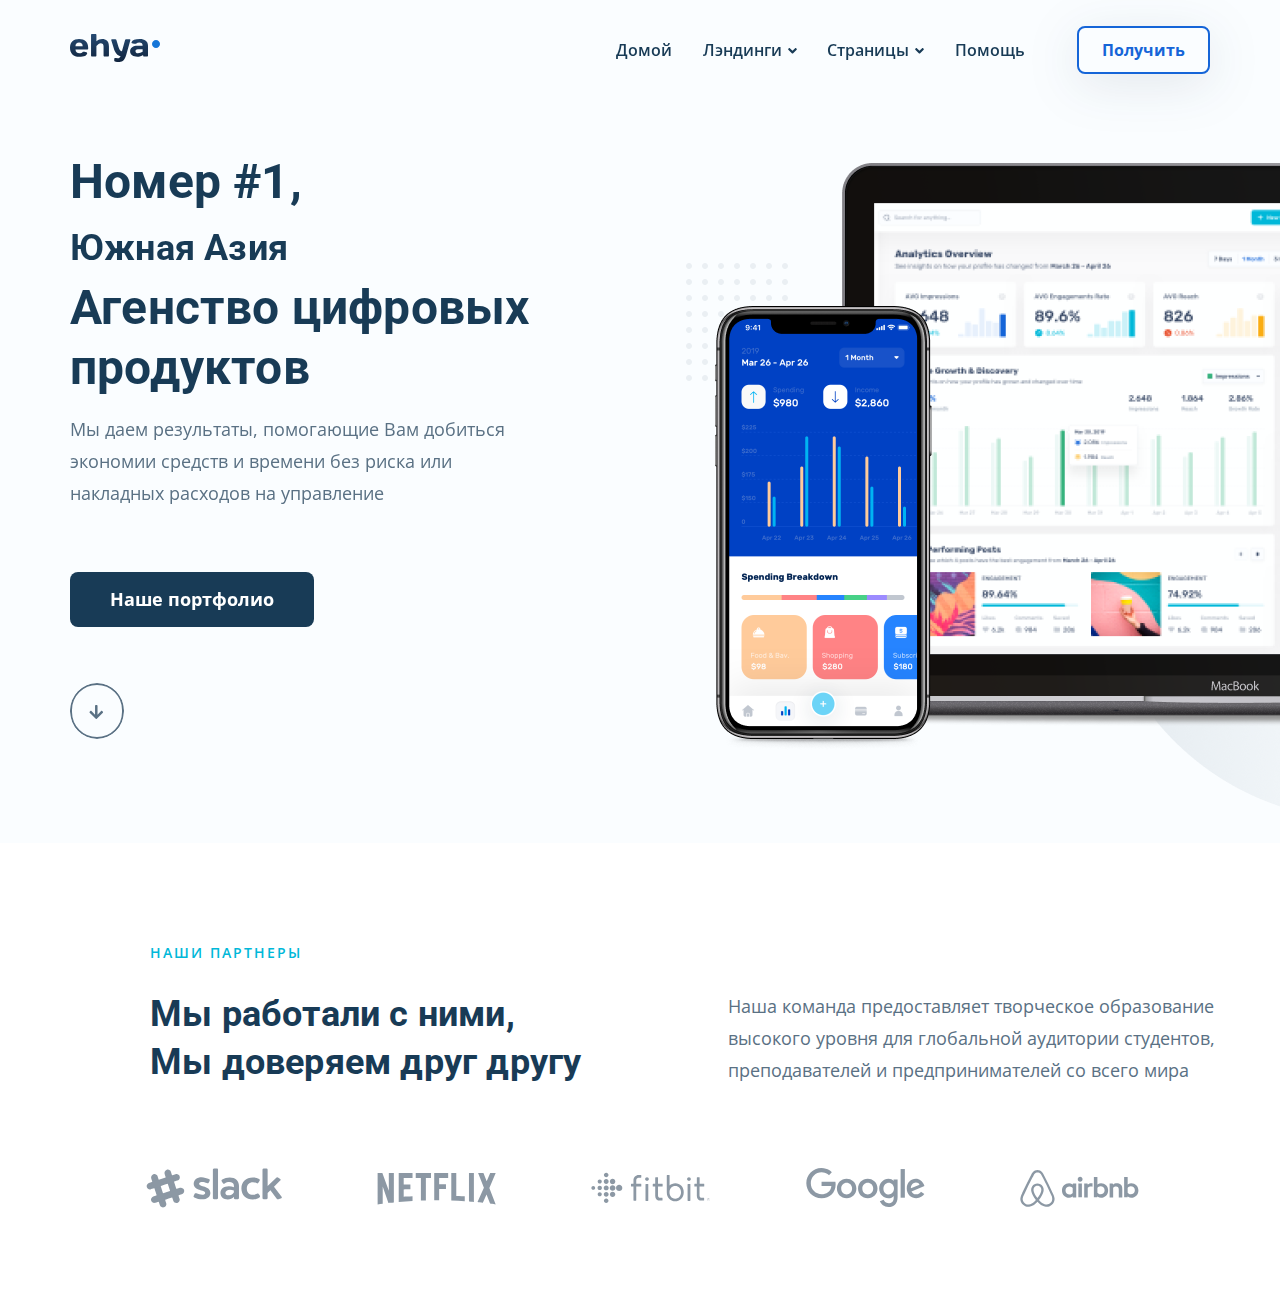
==== index.html @ 3213b815 "create: partners section" ====
<!DOCTYPE html>
<html lang="ru">
  <head>
    <meta charset="UTF-8" />
    <meta http-equiv="X-UA-Compatible" content="IE=edge" />
    <meta name="viewport" content="width=device-width, initial-scale=1.0" />
    <title>Ehya - web agancy</title>
    <link rel="shortcut icon" href="favicon.ico" type="image/x-icon" />
    <link rel="icon" href="favicon.ico" type="image/x-icon" />
    <link rel="preconnect" href="https://fonts.gstatic.com" />
    <link
      href="https://fonts.googleapis.com/css2?family=Open+Sans:wght@400;600;700&family=Roboto:wght@400;700&display=swap"
      rel="stylesheet"
    />
    <link rel="stylesheet" href="css/aos.css" />
    <link rel="stylesheet" href="css/style.css" />
  </head>
  <body>
    <header class="navbar navbar--mobile-fixed">
      <div class="container">
        <div class="navbar-block">
          <div class="navbar-logo" data-aos="fade-right" data-aos-delay="100">
            <a href="index.html" class="logo"
              ><img src="img/Logo.svg" alt="logo: Ehya" class="logo__image"
            /></a>
          </div>
          <div class="navbar-navigation">
            <ul class="navbar-menu" data-aos="fade-left" data-aos-delay="200">
              <li class="navbar-menu__item">
                <a href="" class="navbar-menu__link">Домой</a>
              </li>
              <li class="navbar-menu__item navbar-menu__item--dropdown">
                <a href="" class="navbar-menu__link dropdown-link"
                  >Лэндинги<img
                    src="img/angle-down.svg"
                    alt="icon: angle-down"
                    class="navbar-menu__icon"
                  />
                </a>
                <div class="dropdown-content">
                  <a class="dropdown-content__link" href="#">Лэндинг 1</a>
                  <a class="dropdown-content__link" href="#">Лэндинг 2</a>
                  <a class="dropdown-content__link" href="#">Лэндинг 3</a>
                </div>
              </li>
              <li class="navbar-menu__item navbar-menu__item--dropdown">
                <a href="" class="navbar-menu__link dropdown-link"
                  >Страницы
                  <img
                    src="img/angle-down.svg"
                    alt="icon: angle-down"
                    class="navbar-menu__icon"
                  />
                </a>
                <div class="dropdown-content">
                  <a class="dropdown-content__link" href="#">Страница 1</a>
                  <a class="dropdown-content__link" href="#">Страница 2</a>
                  <a class="dropdown-content__link" href="#">Страница 3</a>
                </div>
              </li>
              <li class="navbar-menu__item">
                <a href="" class="navbar-menu__link">Помощь</a>
              </li>
            </ul>
            <button
              data-toggle="modal"
              class="button navbar-button"
              type="submit"
              data-aos="fade-left"
              data-aos-delay="300"
            >
              Получить
            </button>
          </div>
          <!-- /.navbar-navigation -->
          <button class="menu-button menu-button-navbar">
            <span class="menu-button__line"></span>
            <span class="menu-button__line"></span>
            <span class="menu-button__line"></span>
          </button>
        </div>
        <!-- /.navbar-block -->
      </div>
      <!-- /.container -->
    </header>
    <!-- /.header -->
    <section class="hero">
      <div class="container">
        <div class="hero-wrapper">
          <div class="hero-description">
            <div class="hero-description__text">
              <div class="hero-description__title-block">
                <h1 class="hero-description__title">Номер #1,</h1>
                <span class="asia-title">Южная Азия</span>
                <span class="agency-title">Агенство цифровых продуктов</span>
              </div>
              <p class="hero-description__desc">
                Мы даем результаты, помогающие Вам добиться экономии средств и
                времени без риска или накладных расходов на управление
              </p>
            </div>
            <!-- /.hero-description__text -->
            <button class="hero-description__button" type="submit">
              Наше портфолио
            </button>
            <a href="#" class="hero-description__down"
              ><img src="img/down-image.svg" alt="" class="down-image"
            /></a>
          </div>
          <!-- /.hero-description -->
        </div>
      </div>
    </section>
    <!-- /.hero -->

    <div class="modal">
      <div class="modal__overlay"></div>
      <!-- /.modal__overlay -->
      <div class="modal__dialog">
        <a href="#" class="modal__close">
          <img src="img/close.svg" alt="Icon: close" />
        </a>
        <h3 class="modal__title modal__title--mb-3">Обратная связь</h3>
        <form action="send.php" method="POST" class="modal__form form">
          <input
            type="text"
            class="input modal__input"
            placeholder="Имя*"
            name="name"
            required
            minlength="2"
          />
          <input
            type="tel"
            class="input modal__input"
            placeholder="Номер телефона*"
            required
            name="phone"
            minlength="18"
          />
          <input
            type="email"
            class="input modal__input"
            placeholder="Электронная почта*"
            name="email"
            required
          />
          <textarea
            cols="30"
            rows="10"
            class="message modal__message"
            placeholder="Текст заявки"
            name="message"
          ></textarea>
          <div class="modal__infoButton">
            <button class="button modal__button" type="submit">
              Отправить
            </button>
            <span class="modal__info">* Обязательные поля</span>
          </div>
        </form>
      </div>
      <!-- /.modal__dialog -->
    </div>
    <!-- /.modal -->
    <section class="partners">
      <div class="container">
        <h4 class="partners-title">Наши партнеры</h4>
        <div class="partners-wrapper">
          <div class="partners-info">
            <div class="partners-info__name">
              <span class="partners-info__name--first">Мы работали с ними,</span>
              <span class="partners-info__name--second">Мы доверяем друг другу</span>

            </div>
            <div class="partners-info__about">
              Наша команда предоставляет творческое образование высокого уровня
              для глобальной аудитории студентов, преподавателей и
              предпринимателей со всего мира
            </div>
          </div>
          <div class="partners-icons">
            <a href="https://slack.com/" class="partners-icons-link"
              ><img src="img/slack.svg" alt="icon: slack" class="partners-link"
            /></a>
            <a href="https://www.netflix.com/" class="partners-icons-link"
              ><img
                src="img/netflix.svg"
                alt="icon: netflix"
                class="partners-link"
            /></a>
            <a href="https://www.fitbit.com/" class="partners-icons-link"
              ><img
                src="img/fitbit.svg"
                alt="icon: fitbit"
                class="partners-link"
            /></a>
            <a href="https://www.google.ru/" class="partners-icons-link"
              ><img
                src="img/google.svg"
                alt="icon: google"
                class="partners-link"
            /></a>
            <a href="https://www.airbnb.ru/" class="partners-icons-link"
              ><img
                src="img/airbnb.svg"
                alt="icon: airbnb"
                class="partners-link"
            /></a>
          </div>

          <!-- /.partners-text -->
          <!-- /.partners-tagline -->
        </div>
        <!-- /.partners-wrapper -->
      </div>
    </section>
    <!-- /.partners -->
    <script src="js/jquery-3.6.0.min.js"></script>
    <script src="js/jquery.validate.min.js"></script>
    <script src="js/jquery.mask.min.js"></script>
    <script src="js/aos.js"></script>
    <script src="js/main.js"></script>
  </body>
</html>
---- css/style.css ----
*{box-sizing:border-box}.container{max-width:1140px;margin:auto}h1,h2,h3{margin:0;padding:0;font-family:'Roboto', sans-serif}p{font-family:'Open Sans', sans-serif}/*! normalize.css v8.0.1 | MIT License | github.com/necolas/normalize.css */html{line-height:1.15;-webkit-text-size-adjust:100%}body{margin:0}main{display:block}h1{font-size:2em;margin:0.67em 0}hr{box-sizing:content-box;height:0;overflow:visible}pre{font-family:monospace, monospace;font-size:1em}a{background-color:transparent}abbr[title]{border-bottom:none;text-decoration:underline;text-decoration:underline dotted}b,strong{font-weight:bolder}code,kbd,samp{font-family:monospace, monospace;font-size:1em}small{font-size:80%}sub,sup{font-size:75%;line-height:0;position:relative;vertical-align:baseline}sub{bottom:-0.25em}sup{top:-0.5em}img{border-style:none}button,input,optgroup,select,textarea{font-family:inherit;font-size:100%;line-height:1.15;margin:0}button,input{overflow:visible}button,select{text-transform:none}button,[type="button"],[type="reset"],[type="submit"]{-webkit-appearance:button}button::-moz-focus-inner,[type="button"]::-moz-focus-inner,[type="reset"]::-moz-focus-inner,[type="submit"]::-moz-focus-inner{border-style:none;padding:0}button:-moz-focusring,[type="button"]:-moz-focusring,[type="reset"]:-moz-focusring,[type="submit"]:-moz-focusring{outline:1px dotted ButtonText}fieldset{padding:0.35em 0.75em 0.625em}legend{box-sizing:border-box;color:inherit;display:table;max-width:100%;padding:0;white-space:normal}progress{vertical-align:baseline}textarea{overflow:auto}[type="checkbox"],[type="radio"]{box-sizing:border-box;padding:0}[type="number"]::-webkit-inner-spin-button,[type="number"]::-webkit-outer-spin-button{height:auto}[type="search"]{-webkit-appearance:textfield;outline-offset:-2px}[type="search"]::-webkit-search-decoration{-webkit-appearance:none}::-webkit-file-upload-button{-webkit-appearance:button;font:inherit}details{display:block}summary{display:list-item}template{display:none}[hidden]{display:none}.navbar{background-color:#FAFDFF}.navbar-block{padding:26px 0;display:flex;justify-content:space-between;align-items:center}.navbar-navigation{width:594px;height:48px;display:flex;justify-content:space-between;align-items:center}.navbar-menu{padding-right:6px;width:415px;list-style:none;display:flex;padding-left:0;justify-content:space-between}.navbar-menu__item{display:flex;align-items:center}.navbar-menu__item--dropdown{position:relative;display:inline-block}.navbar-menu__icon{margin-left:6px}.navbar-menu__link{font-family:Open Sans;font-style:normal;font-weight:600;font-size:16px;line-height:22px;color:#183B56;text-decoration:none;display:flex;align-items:center}.navbar-button{padding:11px 23px;font-family:Open Sans;font-style:normal;font-weight:bold;font-size:16px;line-height:22px;color:#1565D8;filter:drop-shadow(0px 10px 25px rgba(21,37,72,0.1));border:2px solid #1565D8;border-radius:8px;background-color:#FAFDFF;cursor:pointer;outline:none}.logo__image{width:90px;height:28px}.dropdown-content{display:none;position:absolute;top:20px;right:0}.dropdown-content__link{text-decoration:none;display:block;color:#183B56;font-family:Open Sans;font-style:normal;font-weight:600;font-size:14px;line-height:22px}.menu-button-navbar{display:none}h1,h2,p{margin:0}.hero{background:url("../img/hero-pictures.png");background-color:#FAFDFF;background-repeat:no-repeat;background-position:686px 63px;padding-top:52px;padding-bottom:104px}.hero-wrapper{position:relative}.hero-description__text{width:499px}.hero-description__title{font-family:Roboto;font-style:normal;font-weight:bold;font-size:48px;line-height:60px;letter-spacing:0.2px;color:#183B56;margin-bottom:6px}.hero-description__desc{width:457px;font-family:Open Sans;font-style:normal;font-weight:normal;font-size:18px;line-height:32px;color:#5A7184;margin-bottom:63px}.hero-description__button{padding:15px 40px;font-family:Open Sans;font-style:normal;font-weight:bold;font-size:18px;line-height:25px;color:#FFFFFF;background:#183B56;border-radius:8px;margin-bottom:56px;cursor:pointer;border:none;outline:none;overflow:hidden;text-overflow:ellipsis;white-space:nowrap}.hero-description__down{width:54px;height:56px;border-radius:50%;object-fit:cover}.asia-title{display:block;font-family:Roboto;font-style:normal;font-weight:bold;font-size:36px;line-height:60px;letter-spacing:0.2px;color:#183B56}.agency-title{font-family:Roboto;font-style:normal;font-weight:bold;font-size:48px;line-height:60px;letter-spacing:0.2px;color:#183B56;display:block;margin-bottom:15px}.down-image{display:block;border-radius:50%}.modal__overlay{position:fixed;left:0;right:0;top:0;bottom:0;background-color:rgba(0,143,223,0.39);z-index:100;visibility:hidden;opacity:0;transition:opacity 0.2s}.modal__overlay--visible{visibility:visible;opacity:1}.modal__dialog{position:fixed;top:50%;left:50%;max-width:478px;padding:33px 70px;background-color:#1565D8;transform:translate(-50%, -50%);color:white;border-radius:8px;z-index:101;visibility:hidden;opacity:0;transition:opacity 0.2s}.modal__dialog--visible{visibility:visible;opacity:1}.modal__close{position:absolute;right:18px;top:17px;text-decoration:none;cursor:pointer}.modal__title{font-family:Roboto;font-style:normal;font-weight:bold;font-size:18px;line-height:23px;text-transform:uppercase;margin-bottom:25px;text-align:center}.modal__input{width:100%;margin-top:15px;font-size:14px;font-family:Roboto;font-style:normal;font-weight:normal;color:#183B56;outline:none;background-color:#fff;border-radius:4px;border:none;padding:0 23px;height:50px}.modal__input:first-child{margin-top:0}.modal__message{font-size:14px;font-family:Roboto;font-style:normal;font-weight:normal;width:100%;max-height:123px;margin-top:15px;color:#183B56;resize:none;outline:none;margin-bottom:2px;background-color:#fff;border-radius:4px;padding:18px 23px;border:none}.modal__infoButton{margin-top:15px}.modal__button{font-family:Roboto;min-width:160px;padding:18px;font-style:normal;font-weight:bold;font-size:12px;line-height:15px;color:white;background-color:#183B56;border-radius:4px;border:none;outline:none;cursor:pointer}.modal__info{font-family:Roboto;font-style:normal;font-weight:bold;font-size:12px;line-height:15px;color:#fff}.modal__infoButton{display:flex;justify-content:space-between;align-items:center;width:100%}.modal__form #name-error{top:114px;right:80px}.modal__form #phone-error{top:177px;right:80px}.modal__form #email-error{top:242px;right:80px}.form label.invalid{position:absolute;font-size:13px;color:tomato;font-weight:bold}h4{margin:0;padding:0}.partners{padding:100px 218px 102px 150px}.partners-title{font-family:Open Sans;font-style:normal;font-weight:600;font-size:14px;line-height:19px;letter-spacing:2px;text-transform:uppercase;color:#00B8D9;margin-bottom:28px}.partners-info{width:1092px;display:flex;align-items:center;justify-content:space-between;margin-bottom:82px}.partners-info__name{width:433px;font-family:Roboto;font-style:normal;font-weight:bold;font-size:36px;line-height:48px;letter-spacing:0.2px;color:#183B56}.partners-info__about{width:514px;font-family:Open Sans;font-style:normal;font-weight:normal;font-size:18px;line-height:32px;color:#5A7184}.partners-icons{width:1089px;display:flex;align-items:center;justify-content:space-around;margin-left:-52px}.hero-thankyou{background-color:#FAFDFF;background:none}@media (min-width: 1450px){.hero{background-position:1000px 63px}}@media (max-width: 1250px){.partners-info{max-width:1000px}}@media (max-width: 1200px){.container{max-width:960px}.partners{padding:100px 0 102px 0}.partners-info{width:100%;flex-direction:column;margin-bottom:20px}.partners-info__about{width:777px}.partners-info__name{margin-bottom:15px}.partners-icons{width:100%;flex-wrap:wrap;justify-content:space-between;margin:auto}.partners-icons-link{flex-basis:21%;width:150px;margin-bottom:15px}}@media (max-width: 1024px){.hero{background-position:580px 63px}}@media (max-width: 992px){.container{max-width:700px}.hero{background-position:560px 63px}.hero-description__title{font-size:35px}.hero-description__desc{font-size:15px;width:100%}.hero-description__text{width:350px}.navbar-navigation{justify-content:space-evenly}.asia-title{font-size:26px}.agency-title{font-size:35px}.modal__infoButton{flex-wrap:wrap;width:100%}.modal__info{order:1;margin-bottom:10px}.modal__button{order:2;width:100%}.partners-title{text-align:center}.partners-info__about{width:600px}}@media (max-width: 820px){.hero{background-position:480px 63px;background-size:contain}}@media (max-width: 767px){.container{width:87.5%}body{padding-top:78px}.navbar--mobile-fixed{position:fixed;left:0;top:0;right:0;z-index:99}.navbar-navigation{display:none;position:fixed;left:0;right:0;bottom:0;top:80px;background-color:#3a639f;width:100%;height:100%;text-align:center;overflow-y:scroll}.navbar-navigation--visible{display:block}.navbar-menu{margin:0;flex-direction:column;align-items:center;width:100%;padding-top:50px;padding-bottom:20px}.navbar-menu__link{color:#FAFDFF;font-size:26px}.navbar-menu__item{margin-bottom:30px}.navbar-menu__icon{display:none}.hero{background:url("../img/hero-pictures.png");background-repeat:no-repeat;background-position:224px 463px;background-size:750px;min-height:1080px}.hero-thankyou{background-color:#FAFDFF;background:none}.hero-description{text-align:center;width:100%}.hero-description__title{font-size:40px}.hero-description__text{width:100%;text-align:center}.hero-description__desc{margin:auto;max-width:500px;margin-bottom:30px}.hero-description__down{position:absolute;bottom:-544px;left:48%}.menu-button{display:flex;width:18px;height:19px;padding:0;align-items:center;justify-content:space-between;flex-direction:column;border:none;background-color:#fff;cursor:pointer}.menu-button__line{width:24px;height:3px;background-color:#183B56}.agency-title{font-size:30px}.modal__input{font-size:12px}.modal__message{font-size:12px}.partners-info__name{font-size:30px;text-align:center}.partners-info__name--first{display:block}.partners-info__about{font-size:16px;width:550px;text-align:center}.partners-icons-link{flex-basis:21%}.partners-link{width:108px;height:31px}}@media (max-width: 576px){.hero{background-position:120px 497px;background-size:630px;padding-bottom:20px}.hero-description__title{font-size:35px}.hero-description__desc{max-width:420px}.hero-description__down{left:46%;bottom:-474px}.asia-title{font-size:22px}.agency-title{font-size:28px}.partners-info__name{font-size:28px}.partners-info__about{font-size:13px;width:400px}.partners-icons{width:300px}}@media (min-width: 320px) and (max-width: 480px){body{padding-top:63px}.container{max-width:280px}.navbar-block{padding:16px 0;justify-content:space-between}.navbar-navigation{top:61px;padding-bottom:20px}.navbar-navigation--visible{height:calc(100% - 61px)}.navbar-menu{padding-bottom:20px}.navbar-button{margin:0 auto}.hero{background-position:98px 463px;background-size:530px;min-height:882px;padding:33px 0 30px 0}.hero-thankyou{background-color:#FAFDFF;background:none}.hero-description__title{font-size:30px;line-height:36px}.hero-description__title-block{margin-bottom:-10px}.hero-description__text{text-align:center}.hero-description__down{left:40%;bottom:-390px}.hero-description__desc{font-size:16px;line-height:28px;margin-bottom:19px}.hero-description__button{padding:12px 37px;font-size:16px;line-height:22px}.down-image{width:48px;height:48px}.asia-title{font-size:30px;line-height:36px}.agency-title{font-size:30px;line-height:36px}.partners{padding-top:2px}.partners-info{margin-bottom:-2px}.partners-info__name{width:280px;line-height:30px;margin-bottom:13px}.partners-info__about{width:100%;margin-bottom:24px;line-height:24px}.partners-title{line-height:29px;letter-spacing:2.2px;margin-left:34px;margin-bottom:16px}.partners-icons{width:241px}.partners-icons-link{margin-bottom:26px}.partners-icons-link:last-child{display:none}}@media (width: 320px){.hero{background:url("../img/hero-pictures-mobile.png");background-color:#FAFDFF;background-repeat:no-repeat;background-position:-35px 450px}.hero-description__down{left:40%;bottom:-322px}}@media (max-height: 527px){.modal__dialog--visible{overflow-y:auto;max-height:95vh}.navbar-navigation--visible{overflow-y:auto;padding-bottom:20px}}@media (min-width: 992px){.navbar-button:hover{box-shadow:0 0 12px #00B8D9}.navbar-menu__link:hover{color:#1565D8}.navbar-menu__item--dropdown:hover .dropdown-content{display:block}.dropdown-content__link{position:relative}.dropdown-content__link:after{content:"";position:absolute;bottom:0;left:0;width:0%;height:1px;background-color:#00B8D9;transition:width 0.2s}.dropdown-content__link:hover:after{width:100%}.hero-description__button:hover{box-shadow:0 0 14px #00B8D9}.down-image:hover{background-color:#98cdd6}.modal__button:hover{box-shadow:0 0 16px #00B8D9}.partners-icons-link:hover{box-shadow:0 0 12px #00B8D9}}
/*# sourceMappingURL=style.css.map */
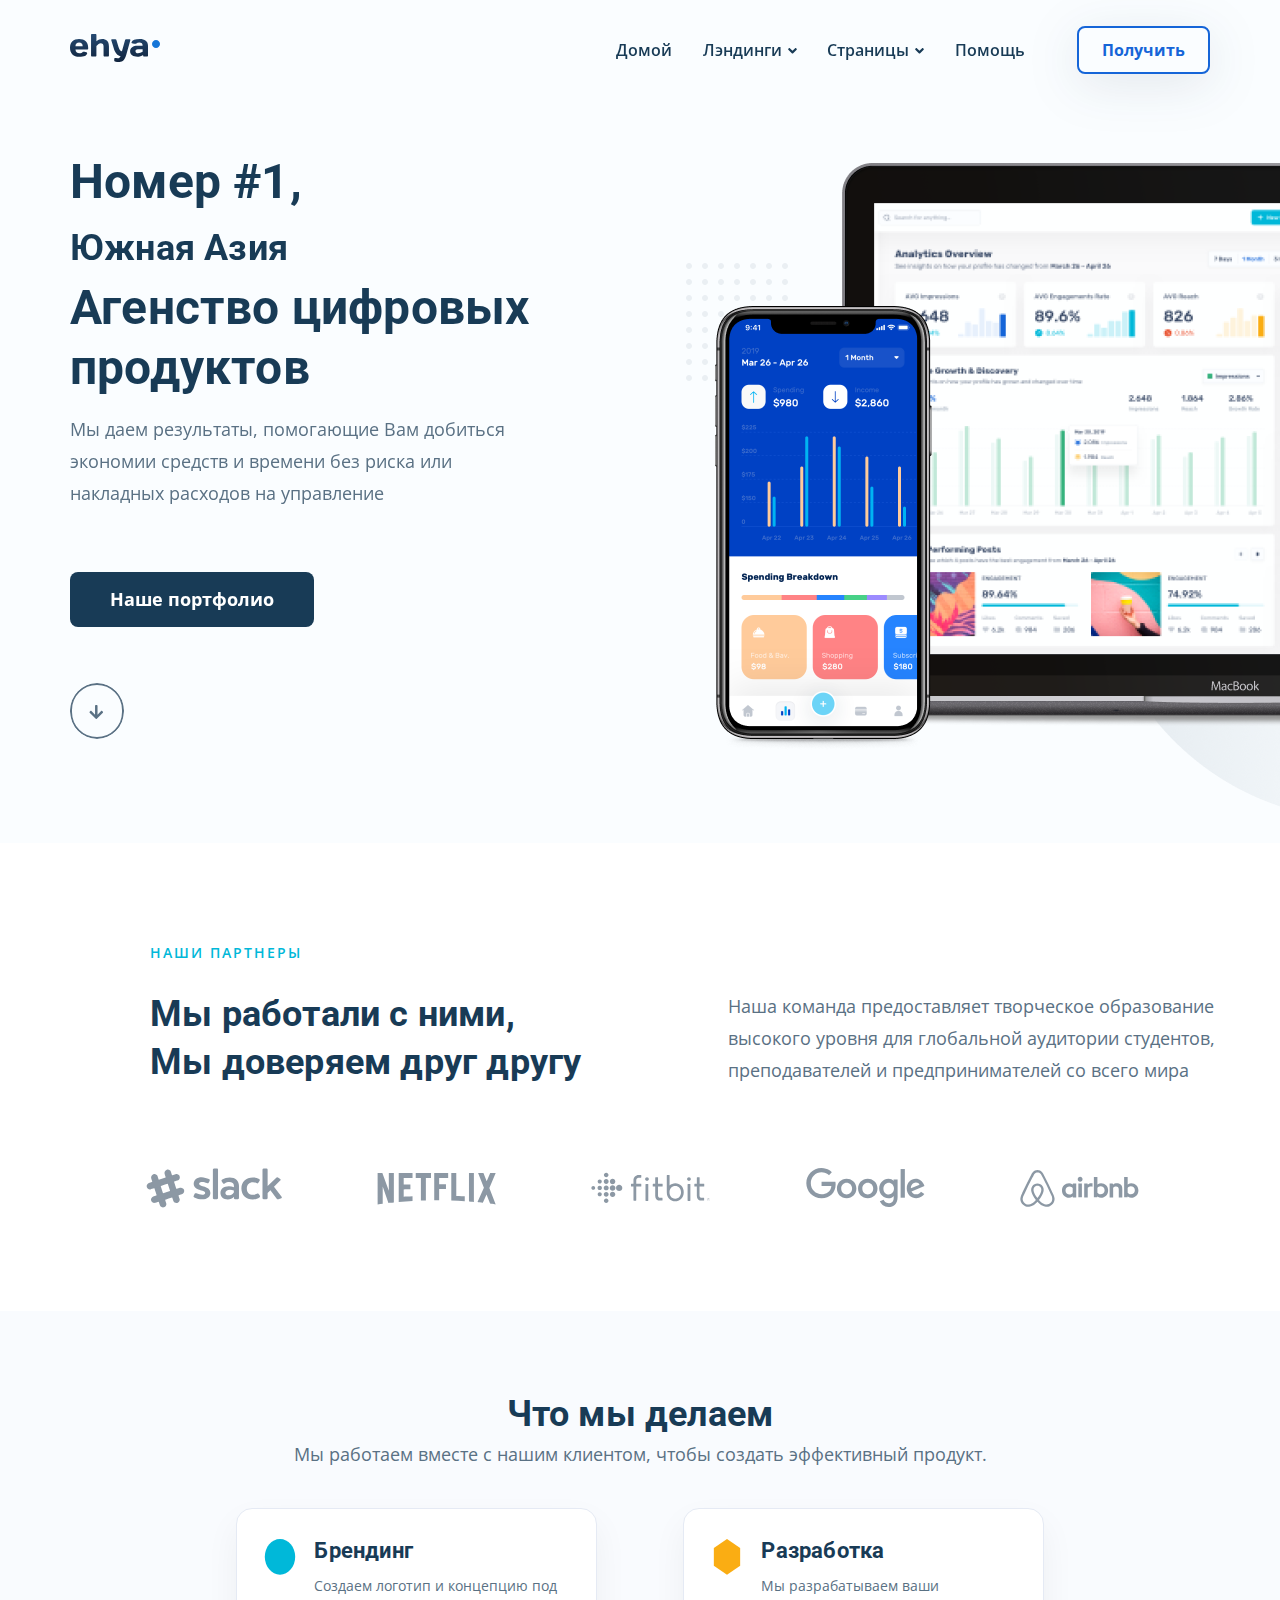
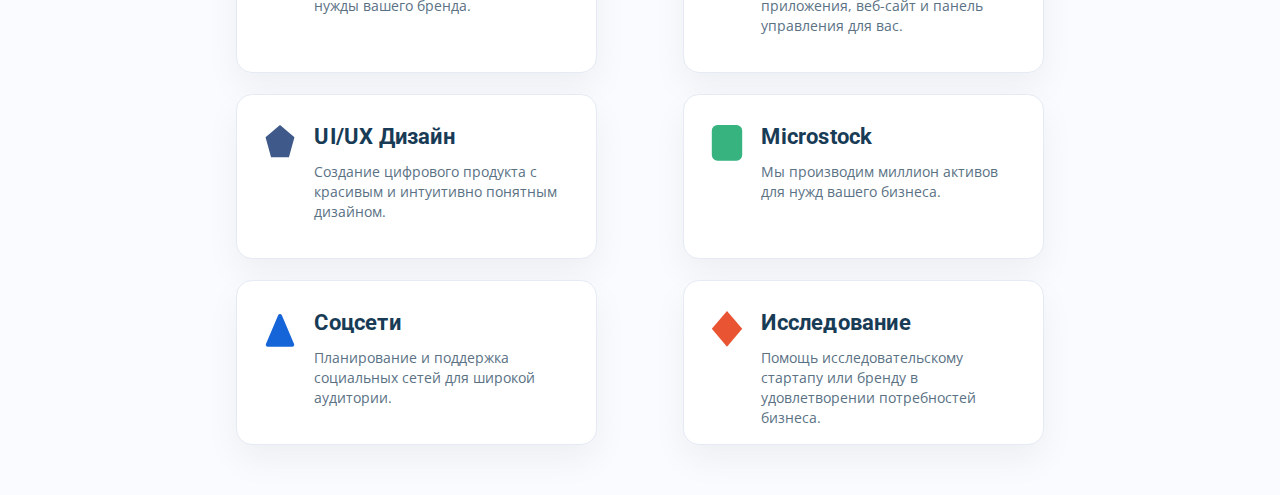
==== commit e0671a28: "create: whatWeDo section" ====
--- a/index.html
+++ b/index.html
@@ -165,13 +165,14 @@
     <!-- /.modal -->
     <section class="partners">
       <div class="container">
-        <h4 class="partners-title">Наши партнеры</h4>
+        <h2 class="partners-title">Наши партнеры</h2>
         <div class="partners-wrapper">
           <div class="partners-info">
             <div class="partners-info__name">
-              <span class="partners-info__name--first">Мы работали с ними,</span>
-              <span class="partners-info__name--second">Мы доверяем друг другу</span>
-
+              <span class="partners-info__name-first">Мы работали с ними,</span>
+              <span class="partners-info__name-second"
+                >Мы доверяем друг другу</span
+              >
             </div>
             <div class="partners-info__about">
               Наша команда предоставляет творческое образование высокого уровня
@@ -180,28 +181,28 @@
             </div>
           </div>
           <div class="partners-icons">
-            <a href="https://slack.com/" class="partners-icons-link"
+            <a href="https://slack.com/" class="partners-icons-link" target="_blank" rel="nofollow noopener"
               ><img src="img/slack.svg" alt="icon: slack" class="partners-link"
             /></a>
-            <a href="https://www.netflix.com/" class="partners-icons-link"
+            <a href="https://www.netflix.com/" class="partners-icons-link" target="_blank" rel="nofollow noopener"
               ><img
                 src="img/netflix.svg"
                 alt="icon: netflix"
                 class="partners-link"
             /></a>
-            <a href="https://www.fitbit.com/" class="partners-icons-link"
+            <a href="https://www.fitbit.com/" class="partners-icons-link" target="_blank" rel="nofollow noopener"
               ><img
                 src="img/fitbit.svg"
                 alt="icon: fitbit"
                 class="partners-link"
             /></a>
-            <a href="https://www.google.ru/" class="partners-icons-link"
+            <a href="https://www.google.ru/" class="partners-icons-link" target="_blank" rel="nofollow noopener"
               ><img
                 src="img/google.svg"
                 alt="icon: google"
                 class="partners-link"
             /></a>
-            <a href="https://www.airbnb.ru/" class="partners-icons-link"
+            <a href="https://www.airbnb.ru/" class="partners-icons-link" target="_blank" rel="nofollow noopener"
               ><img
                 src="img/airbnb.svg"
                 alt="icon: airbnb"
@@ -216,6 +217,113 @@
       </div>
     </section>
     <!-- /.partners -->
+    <section class="whatWeDo">
+      <div class="container">
+        <div class="whatWeDo-wrapper">
+          <div class="whatWeDo-description">
+            <h3 class="whatWeDo-title">Что мы делаем</h3>
+            <span class="whatWeDo-text"
+              >Мы работаем вместе с нашим клиентом, чтобы создать эффективный
+              продукт.</span
+            >
+          </div>
+          <!-- /.whatWeDo-text -->
+          <div class="whatWeDo-cards">
+            <div class="whatWeDo-cards__item card-1">
+              <img
+                src="img/brending.svg"
+                alt="icon: brending"
+                class="whatWeDo-cards__icon"
+              />
+              <div class="whatWeDo-cards-info">
+                <h3 class="whatWeDo-cards-info__title">Брендинг</h3>
+                <p class="whatWeDo-cards-info__text">
+                  Создаем логотип и концепцию под нужды вашего бренда.
+                </p>
+              </div>
+            </div>
+            <!-- /.whatWeDo-cards__item -->
+            <div class="whatWeDo-cards__item card-2">
+              <img
+                src="img/development.svg"
+                alt="icon: development"
+                class="whatWeDo-cards__icon"
+              />
+              <div class="whatWeDo-cards-info">
+                <h3 class="whatWeDo-cards-info__title">Разработка</h3>
+                <p class="whatWeDo-cards-info__text">
+                  Мы разрабатываем ваши приложения, веб-сайт и панель управления
+                  для вас.
+                </p>
+              </div>
+            </div>
+            <!-- /.whatWeDo-cards__item -->
+            <div class="whatWeDo-cards__item card-3">
+              <img
+                src="img/ux-ui.svg"
+                alt="icon: ux-ui"
+                class="whatWeDo-cards__icon"
+              />
+              <div class="whatWeDo-cards-info">
+                <h3 class="whatWeDo-cards-info__title">UI/UX Дизайн</h3>
+                <p class="whatWeDo-cards-info__text">
+                  Создание цифрового продукта с красивым и интуитивно понятным
+                  дизайном.
+                </p>
+              </div>
+            </div>
+            <!-- /.whatWeDo-cards__item -->
+            <div class="whatWeDo-cards__item card-4">
+              <img
+                src="img/microstock.svg"
+                alt="icon: microstock"
+                class="whatWeDo-cards__icon"
+              />
+              <div class="whatWeDo-cards-info">
+                <h3 class="whatWeDo-cards-info__title">Microstock</h3>
+                <p class="whatWeDo-cards-info__text">
+                  Мы производим миллион активов для нужд вашего бизнеса.
+                </p>
+              </div>
+            </div>
+            <!-- /.whatWeDo-cards__item -->
+            <div class="whatWeDo-cards__item card-5">
+              <img
+                src="img/social.svg"
+                alt="icon: social"
+                class="whatWeDo-cards__icon"
+              />
+              <div class="whatWeDo-cards-info">
+                <h3 class="whatWeDo-cards-info__title">Соцсети</h3>
+                <p class="whatWeDo-cards-info__text">
+                  Планирование и поддержка социальных сетей для широкой
+                  аудитории.
+                </p>
+              </div>
+            </div>
+            <!-- /.whatWeDo-cards__item -->
+            <div class="whatWeDo-cards__item card-6">
+              <img
+                src="img/research.svg"
+                alt="icon: research"
+                class="whatWeDo-cards__icon"
+              />
+              <div class="whatWeDo-cards-info">
+                <h3 class="whatWeDo-cards-info__title">Исследование</h3>
+                <p class="whatWeDo-cards-info__text">
+                  Помощь исследовательскому стартапу или бренду в удовлетворении
+                  потребностей бизнеса.
+                </p>
+              </div>
+            </div>
+            <!-- /.whatWeDo-cards__item -->
+          </div>
+          <!-- /.whatWeDo-cards -->
+        </div>
+        <!-- /.whatWeDo-wrapper -->
+      </div>
+    </section>
+    <!-- /.whatWeDo -->
     <script src="js/jquery-3.6.0.min.js"></script>
     <script src="js/jquery.validate.min.js"></script>
     <script src="js/jquery.mask.min.js"></script>
--- a/css/style.css
+++ b/css/style.css
@@ -1,2 +1,1490 @@
-*{box-sizing:border-box}.container{max-width:1140px;margin:auto}h1,h2,h3{margin:0;padding:0;font-family:'Roboto', sans-serif}p{font-family:'Open Sans', sans-serif}/*! normalize.css v8.0.1 | MIT License | github.com/necolas/normalize.css */html{line-height:1.15;-webkit-text-size-adjust:100%}body{margin:0}main{display:block}h1{font-size:2em;margin:0.67em 0}hr{box-sizing:content-box;height:0;overflow:visible}pre{font-family:monospace, monospace;font-size:1em}a{background-color:transparent}abbr[title]{border-bottom:none;text-decoration:underline;text-decoration:underline dotted}b,strong{font-weight:bolder}code,kbd,samp{font-family:monospace, monospace;font-size:1em}small{font-size:80%}sub,sup{font-size:75%;line-height:0;position:relative;vertical-align:baseline}sub{bottom:-0.25em}sup{top:-0.5em}img{border-style:none}button,input,optgroup,select,textarea{font-family:inherit;font-size:100%;line-height:1.15;margin:0}button,input{overflow:visible}button,select{text-transform:none}button,[type="button"],[type="reset"],[type="submit"]{-webkit-appearance:button}button::-moz-focus-inner,[type="button"]::-moz-focus-inner,[type="reset"]::-moz-focus-inner,[type="submit"]::-moz-focus-inner{border-style:none;padding:0}button:-moz-focusring,[type="button"]:-moz-focusring,[type="reset"]:-moz-focusring,[type="submit"]:-moz-focusring{outline:1px dotted ButtonText}fieldset{padding:0.35em 0.75em 0.625em}legend{box-sizing:border-box;color:inherit;display:table;max-width:100%;padding:0;white-space:normal}progress{vertical-align:baseline}textarea{overflow:auto}[type="checkbox"],[type="radio"]{box-sizing:border-box;padding:0}[type="number"]::-webkit-inner-spin-button,[type="number"]::-webkit-outer-spin-button{height:auto}[type="search"]{-webkit-appearance:textfield;outline-offset:-2px}[type="search"]::-webkit-search-decoration{-webkit-appearance:none}::-webkit-file-upload-button{-webkit-appearance:button;font:inherit}details{display:block}summary{display:list-item}template{display:none}[hidden]{display:none}.navbar{background-color:#FAFDFF}.navbar-block{padding:26px 0;display:flex;justify-content:space-between;align-items:center}.navbar-navigation{width:594px;height:48px;display:flex;justify-content:space-between;align-items:center}.navbar-menu{padding-right:6px;width:415px;list-style:none;display:flex;padding-left:0;justify-content:space-between}.navbar-menu__item{display:flex;align-items:center}.navbar-menu__item--dropdown{position:relative;display:inline-block}.navbar-menu__icon{margin-left:6px}.navbar-menu__link{font-family:Open Sans;font-style:normal;font-weight:600;font-size:16px;line-height:22px;color:#183B56;text-decoration:none;display:flex;align-items:center}.navbar-button{padding:11px 23px;font-family:Open Sans;font-style:normal;font-weight:bold;font-size:16px;line-height:22px;color:#1565D8;filter:drop-shadow(0px 10px 25px rgba(21,37,72,0.1));border:2px solid #1565D8;border-radius:8px;background-color:#FAFDFF;cursor:pointer;outline:none}.logo__image{width:90px;height:28px}.dropdown-content{display:none;position:absolute;top:20px;right:0}.dropdown-content__link{text-decoration:none;display:block;color:#183B56;font-family:Open Sans;font-style:normal;font-weight:600;font-size:14px;line-height:22px}.menu-button-navbar{display:none}h1,h2,p{margin:0}.hero{background:url("../img/hero-pictures.png");background-color:#FAFDFF;background-repeat:no-repeat;background-position:686px 63px;padding-top:52px;padding-bottom:104px}.hero-wrapper{position:relative}.hero-description__text{width:499px}.hero-description__title{font-family:Roboto;font-style:normal;font-weight:bold;font-size:48px;line-height:60px;letter-spacing:0.2px;color:#183B56;margin-bottom:6px}.hero-description__desc{width:457px;font-family:Open Sans;font-style:normal;font-weight:normal;font-size:18px;line-height:32px;color:#5A7184;margin-bottom:63px}.hero-description__button{padding:15px 40px;font-family:Open Sans;font-style:normal;font-weight:bold;font-size:18px;line-height:25px;color:#FFFFFF;background:#183B56;border-radius:8px;margin-bottom:56px;cursor:pointer;border:none;outline:none;overflow:hidden;text-overflow:ellipsis;white-space:nowrap}.hero-description__down{width:54px;height:56px;border-radius:50%;object-fit:cover}.asia-title{display:block;font-family:Roboto;font-style:normal;font-weight:bold;font-size:36px;line-height:60px;letter-spacing:0.2px;color:#183B56}.agency-title{font-family:Roboto;font-style:normal;font-weight:bold;font-size:48px;line-height:60px;letter-spacing:0.2px;color:#183B56;display:block;margin-bottom:15px}.down-image{display:block;border-radius:50%}.modal__overlay{position:fixed;left:0;right:0;top:0;bottom:0;background-color:rgba(0,143,223,0.39);z-index:100;visibility:hidden;opacity:0;transition:opacity 0.2s}.modal__overlay--visible{visibility:visible;opacity:1}.modal__dialog{position:fixed;top:50%;left:50%;max-width:478px;padding:33px 70px;background-color:#1565D8;transform:translate(-50%, -50%);color:white;border-radius:8px;z-index:101;visibility:hidden;opacity:0;transition:opacity 0.2s}.modal__dialog--visible{visibility:visible;opacity:1}.modal__close{position:absolute;right:18px;top:17px;text-decoration:none;cursor:pointer}.modal__title{font-family:Roboto;font-style:normal;font-weight:bold;font-size:18px;line-height:23px;text-transform:uppercase;margin-bottom:25px;text-align:center}.modal__input{width:100%;margin-top:15px;font-size:14px;font-family:Roboto;font-style:normal;font-weight:normal;color:#183B56;outline:none;background-color:#fff;border-radius:4px;border:none;padding:0 23px;height:50px}.modal__input:first-child{margin-top:0}.modal__message{font-size:14px;font-family:Roboto;font-style:normal;font-weight:normal;width:100%;max-height:123px;margin-top:15px;color:#183B56;resize:none;outline:none;margin-bottom:2px;background-color:#fff;border-radius:4px;padding:18px 23px;border:none}.modal__infoButton{margin-top:15px}.modal__button{font-family:Roboto;min-width:160px;padding:18px;font-style:normal;font-weight:bold;font-size:12px;line-height:15px;color:white;background-color:#183B56;border-radius:4px;border:none;outline:none;cursor:pointer}.modal__info{font-family:Roboto;font-style:normal;font-weight:bold;font-size:12px;line-height:15px;color:#fff}.modal__infoButton{display:flex;justify-content:space-between;align-items:center;width:100%}.modal__form #name-error{top:114px;right:80px}.modal__form #phone-error{top:177px;right:80px}.modal__form #email-error{top:242px;right:80px}.form label.invalid{position:absolute;font-size:13px;color:tomato;font-weight:bold}h4{margin:0;padding:0}.partners{padding:100px 218px 102px 150px}.partners-title{font-family:Open Sans;font-style:normal;font-weight:600;font-size:14px;line-height:19px;letter-spacing:2px;text-transform:uppercase;color:#00B8D9;margin-bottom:28px}.partners-info{width:1092px;display:flex;align-items:center;justify-content:space-between;margin-bottom:82px}.partners-info__name{width:433px;font-family:Roboto;font-style:normal;font-weight:bold;font-size:36px;line-height:48px;letter-spacing:0.2px;color:#183B56}.partners-info__about{width:514px;font-family:Open Sans;font-style:normal;font-weight:normal;font-size:18px;line-height:32px;color:#5A7184}.partners-icons{width:1089px;display:flex;align-items:center;justify-content:space-around;margin-left:-52px}.hero-thankyou{background-color:#FAFDFF;background:none}@media (min-width: 1450px){.hero{background-position:1000px 63px}}@media (max-width: 1250px){.partners-info{max-width:1000px}}@media (max-width: 1200px){.container{max-width:960px}.partners{padding:100px 0 102px 0}.partners-info{width:100%;flex-direction:column;margin-bottom:20px}.partners-info__about{width:777px}.partners-info__name{margin-bottom:15px}.partners-icons{width:100%;flex-wrap:wrap;justify-content:space-between;margin:auto}.partners-icons-link{flex-basis:21%;width:150px;margin-bottom:15px}}@media (max-width: 1024px){.hero{background-position:580px 63px}}@media (max-width: 992px){.container{max-width:700px}.hero{background-position:560px 63px}.hero-description__title{font-size:35px}.hero-description__desc{font-size:15px;width:100%}.hero-description__text{width:350px}.navbar-navigation{justify-content:space-evenly}.asia-title{font-size:26px}.agency-title{font-size:35px}.modal__infoButton{flex-wrap:wrap;width:100%}.modal__info{order:1;margin-bottom:10px}.modal__button{order:2;width:100%}.partners-title{text-align:center}.partners-info__about{width:600px}}@media (max-width: 820px){.hero{background-position:480px 63px;background-size:contain}}@media (max-width: 767px){.container{width:87.5%}body{padding-top:78px}.navbar--mobile-fixed{position:fixed;left:0;top:0;right:0;z-index:99}.navbar-navigation{display:none;position:fixed;left:0;right:0;bottom:0;top:80px;background-color:#3a639f;width:100%;height:100%;text-align:center;overflow-y:scroll}.navbar-navigation--visible{display:block}.navbar-menu{margin:0;flex-direction:column;align-items:center;width:100%;padding-top:50px;padding-bottom:20px}.navbar-menu__link{color:#FAFDFF;font-size:26px}.navbar-menu__item{margin-bottom:30px}.navbar-menu__icon{display:none}.hero{background:url("../img/hero-pictures.png");background-repeat:no-repeat;background-position:224px 463px;background-size:750px;min-height:1080px}.hero-thankyou{background-color:#FAFDFF;background:none}.hero-description{text-align:center;width:100%}.hero-description__title{font-size:40px}.hero-description__text{width:100%;text-align:center}.hero-description__desc{margin:auto;max-width:500px;margin-bottom:30px}.hero-description__down{position:absolute;bottom:-544px;left:48%}.menu-button{display:flex;width:18px;height:19px;padding:0;align-items:center;justify-content:space-between;flex-direction:column;border:none;background-color:#fff;cursor:pointer}.menu-button__line{width:24px;height:3px;background-color:#183B56}.agency-title{font-size:30px}.modal__input{font-size:12px}.modal__message{font-size:12px}.partners-info__name{font-size:30px;text-align:center}.partners-info__name--first{display:block}.partners-info__about{font-size:16px;width:550px;text-align:center}.partners-icons-link{flex-basis:21%}.partners-link{width:108px;height:31px}}@media (max-width: 576px){.hero{background-position:120px 497px;background-size:630px;padding-bottom:20px}.hero-description__title{font-size:35px}.hero-description__desc{max-width:420px}.hero-description__down{left:46%;bottom:-474px}.asia-title{font-size:22px}.agency-title{font-size:28px}.partners-info__name{font-size:28px}.partners-info__about{font-size:13px;width:400px}.partners-icons{width:300px}}@media (min-width: 320px) and (max-width: 480px){body{padding-top:63px}.container{max-width:280px}.navbar-block{padding:16px 0;justify-content:space-between}.navbar-navigation{top:61px;padding-bottom:20px}.navbar-navigation--visible{height:calc(100% - 61px)}.navbar-menu{padding-bottom:20px}.navbar-button{margin:0 auto}.hero{background-position:98px 463px;background-size:530px;min-height:882px;padding:33px 0 30px 0}.hero-thankyou{background-color:#FAFDFF;background:none}.hero-description__title{font-size:30px;line-height:36px}.hero-description__title-block{margin-bottom:-10px}.hero-description__text{text-align:center}.hero-description__down{left:40%;bottom:-390px}.hero-description__desc{font-size:16px;line-height:28px;margin-bottom:19px}.hero-description__button{padding:12px 37px;font-size:16px;line-height:22px}.down-image{width:48px;height:48px}.asia-title{font-size:30px;line-height:36px}.agency-title{font-size:30px;line-height:36px}.partners{padding-top:2px}.partners-info{margin-bottom:-2px}.partners-info__name{width:280px;line-height:30px;margin-bottom:13px}.partners-info__about{width:100%;margin-bottom:24px;line-height:24px}.partners-title{line-height:29px;letter-spacing:2.2px;margin-left:34px;margin-bottom:16px}.partners-icons{width:241px}.partners-icons-link{margin-bottom:26px}.partners-icons-link:last-child{display:none}}@media (width: 320px){.hero{background:url("../img/hero-pictures-mobile.png");background-color:#FAFDFF;background-repeat:no-repeat;background-position:-35px 450px}.hero-description__down{left:40%;bottom:-322px}}@media (max-height: 527px){.modal__dialog--visible{overflow-y:auto;max-height:95vh}.navbar-navigation--visible{overflow-y:auto;padding-bottom:20px}}@media (min-width: 992px){.navbar-button:hover{box-shadow:0 0 12px #00B8D9}.navbar-menu__link:hover{color:#1565D8}.navbar-menu__item--dropdown:hover .dropdown-content{display:block}.dropdown-content__link{position:relative}.dropdown-content__link:after{content:"";position:absolute;bottom:0;left:0;width:0%;height:1px;background-color:#00B8D9;transition:width 0.2s}.dropdown-content__link:hover:after{width:100%}.hero-description__button:hover{box-shadow:0 0 14px #00B8D9}.down-image:hover{background-color:#98cdd6}.modal__button:hover{box-shadow:0 0 16px #00B8D9}.partners-icons-link:hover{box-shadow:0 0 12px #00B8D9}}
+* {
+  -webkit-box-sizing: border-box;
+          box-sizing: border-box;
+}
+
+.container {
+  max-width: 1140px;
+  margin: auto;
+}
+
+h1, h2, h3 {
+  margin: 0;
+  padding: 0;
+  font-family: 'Roboto', sans-serif;
+}
+
+p {
+  font-family: 'Open Sans', sans-serif;
+}
+
+/*! normalize.css v8.0.1 | MIT License | github.com/necolas/normalize.css */
+/* Document
+   ========================================================================== */
+/**
+ * 1. Correct the line height in all browsers.
+ * 2. Prevent adjustments of font size after orientation changes in iOS.
+ */
+html {
+  line-height: 1.15;
+  /* 1 */
+  -webkit-text-size-adjust: 100%;
+  /* 2 */
+}
+
+/* Sections
+   ========================================================================== */
+/**
+ * Remove the margin in all browsers.
+ */
+body {
+  margin: 0;
+}
+
+/**
+ * Render the `main` element consistently in IE.
+ */
+main {
+  display: block;
+}
+
+/**
+ * Correct the font size and margin on `h1` elements within `section` and
+ * `article` contexts in Chrome, Firefox, and Safari.
+ */
+h1 {
+  font-size: 2em;
+  margin: 0.67em 0;
+}
+
+/* Grouping content
+   ========================================================================== */
+/**
+ * 1. Add the correct box sizing in Firefox.
+ * 2. Show the overflow in Edge and IE.
+ */
+hr {
+  -webkit-box-sizing: content-box;
+          box-sizing: content-box;
+  /* 1 */
+  height: 0;
+  /* 1 */
+  overflow: visible;
+  /* 2 */
+}
+
+/**
+ * 1. Correct the inheritance and scaling of font size in all browsers.
+ * 2. Correct the odd `em` font sizing in all browsers.
+ */
+pre {
+  font-family: monospace, monospace;
+  /* 1 */
+  font-size: 1em;
+  /* 2 */
+}
+
+/* Text-level semantics
+   ========================================================================== */
+/**
+ * Remove the gray background on active links in IE 10.
+ */
+a {
+  background-color: transparent;
+}
+
+/**
+ * 1. Remove the bottom border in Chrome 57-
+ * 2. Add the correct text decoration in Chrome, Edge, IE, Opera, and Safari.
+ */
+abbr[title] {
+  border-bottom: none;
+  /* 1 */
+  text-decoration: underline;
+  /* 2 */
+  -webkit-text-decoration: underline dotted;
+          text-decoration: underline dotted;
+  /* 2 */
+}
+
+/**
+ * Add the correct font weight in Chrome, Edge, and Safari.
+ */
+b,
+strong {
+  font-weight: bolder;
+}
+
+/**
+ * 1. Correct the inheritance and scaling of font size in all browsers.
+ * 2. Correct the odd `em` font sizing in all browsers.
+ */
+code,
+kbd,
+samp {
+  font-family: monospace, monospace;
+  /* 1 */
+  font-size: 1em;
+  /* 2 */
+}
+
+/**
+ * Add the correct font size in all browsers.
+ */
+small {
+  font-size: 80%;
+}
+
+/**
+ * Prevent `sub` and `sup` elements from affecting the line height in
+ * all browsers.
+ */
+sub,
+sup {
+  font-size: 75%;
+  line-height: 0;
+  position: relative;
+  vertical-align: baseline;
+}
+
+sub {
+  bottom: -0.25em;
+}
+
+sup {
+  top: -0.5em;
+}
+
+/* Embedded content
+   ========================================================================== */
+/**
+ * Remove the border on images inside links in IE 10.
+ */
+img {
+  border-style: none;
+}
+
+/* Forms
+   ========================================================================== */
+/**
+ * 1. Change the font styles in all browsers.
+ * 2. Remove the margin in Firefox and Safari.
+ */
+button,
+input,
+optgroup,
+select,
+textarea {
+  font-family: inherit;
+  /* 1 */
+  font-size: 100%;
+  /* 1 */
+  line-height: 1.15;
+  /* 1 */
+  margin: 0;
+  /* 2 */
+}
+
+/**
+ * Show the overflow in IE.
+ * 1. Show the overflow in Edge.
+ */
+button,
+input {
+  /* 1 */
+  overflow: visible;
+}
+
+/**
+ * Remove the inheritance of text transform in Edge, Firefox, and IE.
+ * 1. Remove the inheritance of text transform in Firefox.
+ */
+button,
+select {
+  /* 1 */
+  text-transform: none;
+}
+
+/**
+ * Correct the inability to style clickable types in iOS and Safari.
+ */
+button,
+[type="button"],
+[type="reset"],
+[type="submit"] {
+  -webkit-appearance: button;
+}
+
+/**
+ * Remove the inner border and padding in Firefox.
+ */
+button::-moz-focus-inner,
+[type="button"]::-moz-focus-inner,
+[type="reset"]::-moz-focus-inner,
+[type="submit"]::-moz-focus-inner {
+  border-style: none;
+  padding: 0;
+}
+
+/**
+ * Restore the focus styles unset by the previous rule.
+ */
+button:-moz-focusring,
+[type="button"]:-moz-focusring,
+[type="reset"]:-moz-focusring,
+[type="submit"]:-moz-focusring {
+  outline: 1px dotted ButtonText;
+}
+
+/**
+ * Correct the padding in Firefox.
+ */
+fieldset {
+  padding: 0.35em 0.75em 0.625em;
+}
+
+/**
+ * 1. Correct the text wrapping in Edge and IE.
+ * 2. Correct the color inheritance from `fieldset` elements in IE.
+ * 3. Remove the padding so developers are not caught out when they zero out
+ *    `fieldset` elements in all browsers.
+ */
+legend {
+  -webkit-box-sizing: border-box;
+          box-sizing: border-box;
+  /* 1 */
+  color: inherit;
+  /* 2 */
+  display: table;
+  /* 1 */
+  max-width: 100%;
+  /* 1 */
+  padding: 0;
+  /* 3 */
+  white-space: normal;
+  /* 1 */
+}
+
+/**
+ * Add the correct vertical alignment in Chrome, Firefox, and Opera.
+ */
+progress {
+  vertical-align: baseline;
+}
+
+/**
+ * Remove the default vertical scrollbar in IE 10+.
+ */
+textarea {
+  overflow: auto;
+}
+
+/**
+ * 1. Add the correct box sizing in IE 10.
+ * 2. Remove the padding in IE 10.
+ */
+[type="checkbox"],
+[type="radio"] {
+  -webkit-box-sizing: border-box;
+          box-sizing: border-box;
+  /* 1 */
+  padding: 0;
+  /* 2 */
+}
+
+/**
+ * Correct the cursor style of increment and decrement buttons in Chrome.
+ */
+[type="number"]::-webkit-inner-spin-button,
+[type="number"]::-webkit-outer-spin-button {
+  height: auto;
+}
+
+/**
+ * 1. Correct the odd appearance in Chrome and Safari.
+ * 2. Correct the outline style in Safari.
+ */
+[type="search"] {
+  -webkit-appearance: textfield;
+  /* 1 */
+  outline-offset: -2px;
+  /* 2 */
+}
+
+/**
+ * Remove the inner padding in Chrome and Safari on macOS.
+ */
+[type="search"]::-webkit-search-decoration {
+  -webkit-appearance: none;
+}
+
+/**
+ * 1. Correct the inability to style clickable types in iOS and Safari.
+ * 2. Change font properties to `inherit` in Safari.
+ */
+::-webkit-file-upload-button {
+  -webkit-appearance: button;
+  /* 1 */
+  font: inherit;
+  /* 2 */
+}
+
+/* Interactive
+   ========================================================================== */
+/*
+ * Add the correct display in Edge, IE 10+, and Firefox.
+ */
+details {
+  display: block;
+}
+
+/*
+ * Add the correct display in all browsers.
+ */
+summary {
+  display: list-item;
+}
+
+/* Misc
+   ========================================================================== */
+/**
+ * Add the correct display in IE 10+.
+ */
+template {
+  display: none;
+}
+
+/**
+ * Add the correct display in IE 10.
+ */
+[hidden] {
+  display: none;
+}
+
+.navbar {
+  background-color: #FAFDFF;
+}
+
+.navbar-block {
+  padding: 26px 0;
+  display: -webkit-box;
+  display: -ms-flexbox;
+  display: flex;
+  -webkit-box-pack: justify;
+      -ms-flex-pack: justify;
+          justify-content: space-between;
+  -webkit-box-align: center;
+      -ms-flex-align: center;
+          align-items: center;
+}
+
+.navbar-navigation {
+  width: 594px;
+  height: 48px;
+  display: -webkit-box;
+  display: -ms-flexbox;
+  display: flex;
+  -webkit-box-pack: justify;
+      -ms-flex-pack: justify;
+          justify-content: space-between;
+  -webkit-box-align: center;
+      -ms-flex-align: center;
+          align-items: center;
+}
+
+.navbar-menu {
+  padding-right: 6px;
+  width: 415px;
+  list-style: none;
+  display: -webkit-box;
+  display: -ms-flexbox;
+  display: flex;
+  padding-left: 0;
+  -webkit-box-pack: justify;
+      -ms-flex-pack: justify;
+          justify-content: space-between;
+}
+
+.navbar-menu__item {
+  display: -webkit-box;
+  display: -ms-flexbox;
+  display: flex;
+  -webkit-box-align: center;
+      -ms-flex-align: center;
+          align-items: center;
+}
+
+.navbar-menu__item--dropdown {
+  position: relative;
+  display: inline-block;
+}
+
+.navbar-menu__icon {
+  margin-left: 6px;
+}
+
+.navbar-menu__link {
+  font-family: Open Sans;
+  font-style: normal;
+  font-weight: 600;
+  font-size: 16px;
+  line-height: 22px;
+  color: #183B56;
+  text-decoration: none;
+  display: -webkit-box;
+  display: -ms-flexbox;
+  display: flex;
+  -webkit-box-align: center;
+      -ms-flex-align: center;
+          align-items: center;
+}
+
+.navbar-button {
+  padding: 11px 23px;
+  font-family: Open Sans;
+  font-style: normal;
+  font-weight: bold;
+  font-size: 16px;
+  line-height: 22px;
+  color: #1565D8;
+  -webkit-filter: drop-shadow(0px 10px 25px rgba(21, 37, 72, 0.1));
+          filter: drop-shadow(0px 10px 25px rgba(21, 37, 72, 0.1));
+  border: 2px solid #1565D8;
+  border-radius: 8px;
+  background-color: #FAFDFF;
+  cursor: pointer;
+  outline: none;
+}
+
+.logo__image {
+  width: 90px;
+  height: 28px;
+}
+
+.dropdown-content {
+  display: none;
+  position: absolute;
+  top: 20px;
+  right: 0;
+}
+
+.dropdown-content__link {
+  text-decoration: none;
+  display: block;
+  color: #183B56;
+  font-family: Open Sans;
+  font-style: normal;
+  font-weight: 600;
+  font-size: 14px;
+  line-height: 22px;
+}
+
+.menu-button-navbar {
+  display: none;
+}
+
+h1, h2, p {
+  margin: 0;
+}
+
+.hero {
+  background: url("../img/hero-pictures.png");
+  background-color: #FAFDFF;
+  background-repeat: no-repeat;
+  background-position: 686px 63px;
+  padding-top: 52px;
+  padding-bottom: 104px;
+}
+
+.hero-wrapper {
+  position: relative;
+}
+
+.hero-description__text {
+  width: 499px;
+}
+
+.hero-description__title {
+  font-family: Roboto;
+  font-style: normal;
+  font-weight: bold;
+  font-size: 48px;
+  line-height: 60px;
+  letter-spacing: 0.2px;
+  color: #183B56;
+  margin-bottom: 6px;
+}
+
+.hero-description__desc {
+  width: 457px;
+  font-family: Open Sans;
+  font-style: normal;
+  font-weight: normal;
+  font-size: 18px;
+  line-height: 32px;
+  color: #5A7184;
+  margin-bottom: 63px;
+  overflow: hidden;
+}
+
+.hero-description__button {
+  padding: 15px 40px;
+  font-family: Open Sans;
+  font-style: normal;
+  font-weight: bold;
+  font-size: 18px;
+  line-height: 25px;
+  color: #FFFFFF;
+  background: #183B56;
+  border-radius: 8px;
+  margin-bottom: 56px;
+  cursor: pointer;
+  border: none;
+  outline: none;
+  overflow: hidden;
+  text-overflow: ellipsis;
+  white-space: nowrap;
+}
+
+.hero-description__down {
+  width: 54px;
+  height: 56px;
+  border-radius: 50%;
+  -o-object-fit: cover;
+     object-fit: cover;
+}
+
+.asia-title {
+  display: block;
+  font-family: Roboto;
+  font-style: normal;
+  font-weight: bold;
+  font-size: 36px;
+  line-height: 60px;
+  letter-spacing: 0.2px;
+  color: #183B56;
+}
+
+.agency-title {
+  font-family: Roboto;
+  font-style: normal;
+  font-weight: bold;
+  font-size: 48px;
+  line-height: 60px;
+  letter-spacing: 0.2px;
+  color: #183B56;
+  display: block;
+  margin-bottom: 15px;
+}
+
+.down-image {
+  display: block;
+  border-radius: 50%;
+}
+
+.modal__overlay {
+  position: fixed;
+  left: 0;
+  right: 0;
+  top: 0;
+  bottom: 0;
+  background-color: rgba(0, 143, 223, 0.39);
+  z-index: 100;
+  visibility: hidden;
+  opacity: 0;
+  -webkit-transition: opacity 0.2s;
+  transition: opacity 0.2s;
+}
+
+.modal__overlay--visible {
+  visibility: visible;
+  opacity: 1;
+}
+
+.modal__dialog {
+  position: fixed;
+  top: 50%;
+  left: 50%;
+  max-width: 478px;
+  padding: 33px 70px;
+  background-color: #1565D8;
+  -webkit-transform: translate(-50%, -50%);
+          transform: translate(-50%, -50%);
+  color: white;
+  border-radius: 8px;
+  z-index: 101;
+  visibility: hidden;
+  opacity: 0;
+  -webkit-transition: opacity 0.2s;
+  transition: opacity 0.2s;
+}
+
+.modal__dialog--visible {
+  visibility: visible;
+  opacity: 1;
+}
+
+.modal__close {
+  position: absolute;
+  right: 18px;
+  top: 17px;
+  text-decoration: none;
+  cursor: pointer;
+}
+
+.modal__title {
+  font-family: Roboto;
+  font-style: normal;
+  font-weight: bold;
+  font-size: 18px;
+  line-height: 23px;
+  text-transform: uppercase;
+  margin-bottom: 25px;
+  text-align: center;
+}
+
+.modal__input {
+  width: 100%;
+  margin-top: 15px;
+  font-size: 14px;
+  font-family: Roboto;
+  font-style: normal;
+  font-weight: normal;
+  color: #183B56;
+  outline: none;
+  background-color: #fff;
+  border-radius: 4px;
+  border: none;
+  padding: 0 23px;
+  height: 50px;
+}
+
+.modal__input:first-child {
+  margin-top: 0;
+}
+
+.modal__message {
+  font-size: 14px;
+  font-family: Roboto;
+  font-style: normal;
+  font-weight: normal;
+  width: 100%;
+  max-height: 123px;
+  margin-top: 15px;
+  color: #183B56;
+  resize: none;
+  outline: none;
+  margin-bottom: 2px;
+  background-color: #fff;
+  border-radius: 4px;
+  padding: 18px 23px;
+  border: none;
+}
+
+.modal__infoButton {
+  margin-top: 15px;
+}
+
+.modal__button {
+  font-family: Roboto;
+  min-width: 160px;
+  padding: 18px;
+  font-style: normal;
+  font-weight: bold;
+  font-size: 12px;
+  line-height: 15px;
+  color: white;
+  background-color: #183B56;
+  border-radius: 4px;
+  border: none;
+  outline: none;
+  cursor: pointer;
+}
+
+.modal__info {
+  font-family: Roboto;
+  font-style: normal;
+  font-weight: bold;
+  font-size: 12px;
+  line-height: 15px;
+  color: #fff;
+}
+
+.modal__infoButton {
+  display: -webkit-box;
+  display: -ms-flexbox;
+  display: flex;
+  -webkit-box-pack: justify;
+      -ms-flex-pack: justify;
+          justify-content: space-between;
+  -webkit-box-align: center;
+      -ms-flex-align: center;
+          align-items: center;
+  width: 100%;
+}
+
+.modal__form #name-error {
+  top: 114px;
+  right: 80px;
+}
+
+.modal__form #phone-error {
+  top: 177px;
+  right: 80px;
+}
+
+.modal__form #email-error {
+  top: 242px;
+  right: 80px;
+}
+
+.form label.invalid {
+  position: absolute;
+  font-size: 13px;
+  color: tomato;
+  font-weight: bold;
+}
+
+h4 {
+  margin: 0;
+  padding: 0;
+}
+
+.partners {
+  padding: 100px 218px 99px 150px;
+}
+
+.partners-title {
+  font-family: Open Sans;
+  font-style: normal;
+  font-weight: 600;
+  font-size: 14px;
+  line-height: 19px;
+  letter-spacing: 2px;
+  text-transform: uppercase;
+  color: #00B8D9;
+  margin-bottom: 28px;
+}
+
+.partners-info {
+  width: 1092px;
+  display: -webkit-box;
+  display: -ms-flexbox;
+  display: flex;
+  -webkit-box-align: center;
+      -ms-flex-align: center;
+          align-items: center;
+  -webkit-box-pack: justify;
+      -ms-flex-pack: justify;
+          justify-content: space-between;
+  margin-bottom: 82px;
+}
+
+.partners-info__name {
+  max-width: 433px;
+  font-family: Roboto;
+  font-style: normal;
+  font-weight: bold;
+  font-size: 36px;
+  line-height: 48px;
+  letter-spacing: 0.2px;
+  color: #183B56;
+  overflow: hidden;
+}
+
+.partners-info__about {
+  width: 514px;
+  font-family: Open Sans;
+  font-style: normal;
+  font-weight: normal;
+  font-size: 18px;
+  line-height: 32px;
+  color: #5A7184;
+  overflow-y: auto;
+}
+
+.partners-icons {
+  width: 1089px;
+  display: -webkit-box;
+  display: -ms-flexbox;
+  display: flex;
+  -webkit-box-align: center;
+      -ms-flex-align: center;
+          align-items: center;
+  -ms-flex-pack: distribute;
+      justify-content: space-around;
+  margin-left: -52px;
+}
+
+.whatWeDo {
+  padding: 79px 150px 29px 150px;
+  background-color: #F9FBFE;
+}
+
+.whatWeDo-cards {
+  display: -webkit-box;
+  display: -ms-flexbox;
+  display: flex;
+  -ms-flex-wrap: wrap;
+      flex-wrap: wrap;
+  -webkit-box-pack: justify;
+      -ms-flex-pack: justify;
+          justify-content: space-between;
+  -webkit-box-align: center;
+      -ms-flex-align: center;
+          align-items: center;
+}
+
+.whatWeDo-cards__item {
+  padding: 25px 24px;
+  width: 361px;
+  height: 165px;
+  background: #FFFFFF;
+  border: 1px solid #E5EAF4;
+  -webkit-box-shadow: 0px 15px 35px rgba(0, 0, 0, 0.05);
+          box-shadow: 0px 15px 35px rgba(0, 0, 0, 0.05);
+  border-radius: 16px;
+  display: -webkit-box;
+  display: -ms-flexbox;
+  display: flex;
+  margin-bottom: 21px;
+}
+
+.whatWeDo-cards__icon {
+  display: block;
+  width: 40px;
+  height: 46px;
+  margin-right: 15px;
+}
+
+.whatWeDo-cards-info__title {
+  max-width: 258px;
+  font-family: Roboto;
+  font-style: normal;
+  font-weight: bold;
+  font-size: 22px;
+  line-height: 33px;
+  letter-spacing: 0.2px;
+  color: #183B56;
+  margin-bottom: 9px;
+  overflow: hidden;
+  text-overflow: ellipsis;
+  white-space: nowrap;
+}
+
+.whatWeDo-cards-info__text {
+  font-family: Open Sans;
+  font-style: normal;
+  font-weight: normal;
+  font-size: 14px;
+  line-height: 20px;
+  color: #5A7184;
+}
+
+.whatWeDo-title {
+  font-family: Roboto;
+  font-style: normal;
+  font-weight: bold;
+  font-size: 36px;
+  line-height: 48px;
+  letter-spacing: 0.2px;
+  color: #183B56;
+  margin-right: 120px;
+  overflow: hidden;
+  text-overflow: ellipsis;
+  white-space: nowrap;
+}
+
+.whatWeDo-text {
+  font-family: Open Sans;
+  font-style: normal;
+  font-weight: normal;
+  font-size: 18px;
+  line-height: 32px;
+  color: #5A7184;
+  overflow: hidden;
+  text-overflow: ellipsis;
+}
+
+.whatWeDo-description {
+  display: -webkit-box;
+  display: -ms-flexbox;
+  display: flex;
+  -webkit-box-align: center;
+      -ms-flex-align: center;
+          align-items: center;
+  margin-bottom: 38px;
+}
+
+.hero-thankyou {
+  background-color: #FAFDFF;
+  background: none;
+}
+
+@media (min-width: 1450px) {
+  .hero {
+    background-position: 1000px 63px;
+  }
+}
+
+@media (max-width: 1400px) {
+  .whatWeDo-description {
+    -webkit-box-orient: vertical;
+    -webkit-box-direction: normal;
+        -ms-flex-direction: column;
+            flex-direction: column;
+    -webkit-box-align: center;
+        -ms-flex-align: center;
+            align-items: center;
+  }
+  .whatWeDo-title {
+    margin-right: 0;
+  }
+  .whatWeDo-cards {
+    -webkit-box-pack: space-evenly;
+        -ms-flex-pack: space-evenly;
+            justify-content: space-evenly;
+  }
+}
+
+@media (max-width: 1250px) {
+  .partners-info {
+    max-width: 1000px;
+  }
+}
+
+@media (max-width: 1200px) {
+  .container {
+    max-width: 960px;
+  }
+  .partners {
+    padding: 100px 0 1px 0;
+  }
+  .partners-info {
+    width: 100%;
+    -webkit-box-orient: vertical;
+    -webkit-box-direction: normal;
+        -ms-flex-direction: column;
+            flex-direction: column;
+    margin-bottom: 20px;
+  }
+  .partners-info__about {
+    width: 777px;
+  }
+  .partners-info__name {
+    margin-bottom: 15px;
+  }
+  .partners-icons {
+    width: 100%;
+    -ms-flex-wrap: wrap;
+        flex-wrap: wrap;
+    -webkit-box-pack: justify;
+        -ms-flex-pack: justify;
+            justify-content: space-between;
+    margin: auto;
+  }
+  .partners-icons-link {
+    -ms-flex-preferred-size: 21%;
+        flex-basis: 21%;
+    width: 150px;
+    margin-bottom: 15px;
+  }
+}
+
+@media (max-width: 1024px) {
+  .hero {
+    background-position: 580px 63px;
+  }
+  .whatWeDo-cards__item {
+    min-width: 280px;
+  }
+  .whatWeDo-text {
+    min-width: 350px;
+    text-align: center;
+  }
+}
+
+@media (max-width: 992px) {
+  .container {
+    max-width: 700px;
+  }
+  .hero {
+    background-position: 560px 63px;
+  }
+  .hero-description__title {
+    font-size: 35px;
+  }
+  .hero-description__desc {
+    font-size: 15px;
+    width: 100%;
+  }
+  .hero-description__text {
+    width: 350px;
+  }
+  .navbar-navigation {
+    -webkit-box-pack: space-evenly;
+        -ms-flex-pack: space-evenly;
+            justify-content: space-evenly;
+  }
+  .asia-title {
+    font-size: 26px;
+  }
+  .agency-title {
+    font-size: 35px;
+  }
+  .modal__infoButton {
+    -ms-flex-wrap: wrap;
+        flex-wrap: wrap;
+    width: 100%;
+  }
+  .modal__info {
+    -webkit-box-ordinal-group: 2;
+        -ms-flex-order: 1;
+            order: 1;
+    margin-bottom: 10px;
+  }
+  .modal__button {
+    -webkit-box-ordinal-group: 3;
+        -ms-flex-order: 2;
+            order: 2;
+    width: 100%;
+  }
+  .partners-title {
+    text-align: center;
+  }
+  .partners-info__about {
+    width: 600px;
+  }
+}
+
+@media (max-width: 820px) {
+  .hero {
+    background-position: 480px 63px;
+    background-size: contain;
+  }
+}
+
+@media (max-width: 767px) {
+  .container {
+    width: 87.5%;
+  }
+  body {
+    padding-top: 78px;
+  }
+  .navbar--mobile-fixed {
+    position: fixed;
+    left: 0;
+    top: 0;
+    right: 0;
+    z-index: 99;
+  }
+  .navbar-navigation {
+    display: none;
+    position: fixed;
+    left: 0;
+    right: 0;
+    bottom: 0;
+    top: 80px;
+    background-color: #3a639f;
+    width: 100%;
+    height: 100%;
+    text-align: center;
+    overflow-y: scroll;
+  }
+  .navbar-navigation--visible {
+    display: block;
+  }
+  .navbar-menu {
+    margin: 0;
+    -webkit-box-orient: vertical;
+    -webkit-box-direction: normal;
+        -ms-flex-direction: column;
+            flex-direction: column;
+    -webkit-box-align: center;
+        -ms-flex-align: center;
+            align-items: center;
+    width: 100%;
+    padding-top: 50px;
+    padding-bottom: 20px;
+  }
+  .navbar-menu__link {
+    color: #FAFDFF;
+    font-size: 26px;
+  }
+  .navbar-menu__item {
+    margin-bottom: 30px;
+  }
+  .navbar-menu__icon {
+    display: none;
+  }
+  .hero {
+    background: url("../img/hero-pictures.png");
+    background-repeat: no-repeat;
+    background-position: 224px 463px;
+    background-size: 750px;
+    min-height: 1080px;
+  }
+  .hero-thankyou {
+    background-color: #FAFDFF;
+    background: none;
+  }
+  .hero-description {
+    text-align: center;
+    width: 100%;
+  }
+  .hero-description__title {
+    font-size: 40px;
+  }
+  .hero-description__text {
+    width: 100%;
+    text-align: center;
+  }
+  .hero-description__desc {
+    margin: auto;
+    max-width: 500px;
+    margin-bottom: 30px;
+  }
+  .hero-description__down {
+    position: absolute;
+    bottom: -544px;
+    left: 48%;
+  }
+  .menu-button {
+    display: -webkit-box;
+    display: -ms-flexbox;
+    display: flex;
+    width: 18px;
+    height: 19px;
+    padding: 0;
+    -webkit-box-align: center;
+        -ms-flex-align: center;
+            align-items: center;
+    -webkit-box-pack: justify;
+        -ms-flex-pack: justify;
+            justify-content: space-between;
+    -webkit-box-orient: vertical;
+    -webkit-box-direction: normal;
+        -ms-flex-direction: column;
+            flex-direction: column;
+    border: none;
+    background-color: #fff;
+    cursor: pointer;
+  }
+  .menu-button__line {
+    width: 24px;
+    height: 3px;
+    background-color: #183B56;
+  }
+  .agency-title {
+    font-size: 30px;
+  }
+  .modal__input {
+    font-size: 12px;
+  }
+  .modal__message {
+    font-size: 12px;
+  }
+  .partners-info__name {
+    font-size: 30px;
+    text-align: center;
+  }
+  .partners-info__name-first {
+    display: block;
+  }
+  .partners-info__about {
+    font-size: 16px;
+    width: 550px;
+    text-align: center;
+  }
+  .partners-icons-link {
+    -ms-flex-preferred-size: 21%;
+        flex-basis: 21%;
+  }
+  .partners-link {
+    width: 108px;
+    height: 31px;
+  }
+  .whatWeDo-title {
+    font-size: 32px;
+  }
+  .whatWeDo-text {
+    font-size: 16px;
+  }
+}
+
+@media (max-width: 576px) {
+  .hero {
+    background-position: 120px 497px;
+    background-size: 630px;
+    padding-bottom: 20px;
+  }
+  .hero-description__title {
+    font-size: 35px;
+  }
+  .hero-description__desc {
+    max-width: 420px;
+  }
+  .hero-description__down {
+    left: 46%;
+    bottom: -474px;
+  }
+  .asia-title {
+    font-size: 22px;
+  }
+  .agency-title {
+    font-size: 28px;
+  }
+  .partners-info__name {
+    font-size: 28px;
+  }
+  .partners-info__about {
+    font-size: 13px;
+    width: 400px;
+  }
+  .partners-icons {
+    width: 300px;
+  }
+}
+
+@media (min-width: 320px) and (max-width: 480px) {
+  body {
+    padding-top: 63px;
+  }
+  .container {
+    max-width: 280px;
+  }
+  .navbar-block {
+    padding: 16px 0;
+    -webkit-box-pack: justify;
+        -ms-flex-pack: justify;
+            justify-content: space-between;
+  }
+  .navbar-navigation {
+    top: 61px;
+    padding-bottom: 20px;
+  }
+  .navbar-navigation--visible {
+    height: calc(100% - 61px);
+  }
+  .navbar-menu {
+    padding-bottom: 20px;
+  }
+  .navbar-button {
+    margin: 0 auto;
+  }
+  .hero {
+    background-position: 98px 463px;
+    background-size: 530px;
+    min-height: 882px;
+    padding: 33px 0 30px 0;
+  }
+  .hero-thankyou {
+    background-color: #FAFDFF;
+    background: none;
+  }
+  .hero-description__title {
+    font-size: 30px;
+    line-height: 36px;
+  }
+  .hero-description__title-block {
+    margin-bottom: -10px;
+  }
+  .hero-description__text {
+    text-align: center;
+  }
+  .hero-description__down {
+    left: 40%;
+    bottom: -390px;
+  }
+  .hero-description__desc {
+    font-size: 16px;
+    line-height: 28px;
+    margin-bottom: 19px;
+  }
+  .hero-description__button {
+    padding: 12px 37px;
+    font-size: 16px;
+    line-height: 22px;
+  }
+  .down-image {
+    width: 48px;
+    height: 48px;
+  }
+  .asia-title {
+    font-size: 30px;
+    line-height: 36px;
+  }
+  .agency-title {
+    font-size: 30px;
+    line-height: 36px;
+  }
+  .partners {
+    padding-top: 2px;
+  }
+  .partners-info {
+    margin-bottom: -2px;
+  }
+  .partners-info__name {
+    width: 280px;
+    line-height: 30px;
+    margin-bottom: 13px;
+  }
+  .partners-info__about {
+    width: 100%;
+    margin-bottom: 24px;
+    line-height: 24px;
+  }
+  .partners-title {
+    line-height: 29px;
+    letter-spacing: 2.2px;
+    margin-left: 34px;
+    margin-bottom: 16px;
+  }
+  .partners-icons {
+    width: 241px;
+  }
+  .partners-icons-link {
+    margin-bottom: 26px;
+  }
+  .partners-icons-link:last-child {
+    display: none;
+  }
+  .whatWeDo {
+    padding: 68px 0;
+  }
+  .whatWeDo-title {
+    font-size: 28px;
+    line-height: 36px;
+    margin-bottom: 16px;
+  }
+  .whatWeDo-text {
+    font-size: 16px;
+    line-height: 28px;
+    min-width: 280px;
+    margin-bottom: -32px;
+  }
+  .whatWeDo-cards__item {
+    width: 280px;
+    min-height: 197px;
+    padding: 19px 16px 13px 24px;
+    margin-bottom: 7px;
+    -webkit-box-orient: vertical;
+    -webkit-box-direction: normal;
+        -ms-flex-direction: column;
+            flex-direction: column;
+  }
+  .whatWeDo-cards__icon {
+    width: 40px;
+    height: 42px;
+    margin-bottom: 20px;
+  }
+  .whatWeDo-cards-info__title {
+    margin-bottom: 7px;
+    font-size: 20px;
+    line-height: 24px;
+  }
+  .card-1 {
+    -webkit-box-ordinal-group: 2;
+        -ms-flex-order: 1;
+            order: 1;
+  }
+  .card-2 {
+    -webkit-box-ordinal-group: 3;
+        -ms-flex-order: 2;
+            order: 2;
+  }
+  .card-3 {
+    -webkit-box-ordinal-group: 6;
+        -ms-flex-order: 5;
+            order: 5;
+  }
+  .card-4 {
+    -webkit-box-ordinal-group: 4;
+        -ms-flex-order: 3;
+            order: 3;
+  }
+  .card-5 {
+    -webkit-box-ordinal-group: 5;
+        -ms-flex-order: 4;
+            order: 4;
+  }
+  .card-6 {
+    -webkit-box-ordinal-group: 7;
+        -ms-flex-order: 6;
+            order: 6;
+    padding-bottom: 5px;
+  }
+  .card-6 h3 {
+    margin-top: -7px;
+  }
+}
+
+@media (width: 320px) {
+  .hero {
+    background: url("../img/hero-pictures-mobile.png");
+    background-color: #FAFDFF;
+    background-repeat: no-repeat;
+    background-position: -35px 450px;
+  }
+  .hero-description__down {
+    left: 40%;
+    bottom: -322px;
+  }
+}
+
+@media (max-height: 527px) {
+  .modal__dialog--visible {
+    overflow-y: auto;
+    max-height: 95vh;
+  }
+  .navbar-navigation--visible {
+    overflow-y: auto;
+    padding-bottom: 20px;
+  }
+}
+
+@media (min-width: 992px) {
+  .navbar-button:hover {
+    -webkit-box-shadow: 0 0 12px #00B8D9;
+            box-shadow: 0 0 12px #00B8D9;
+  }
+  .navbar-menu__link:hover {
+    color: #1565D8;
+  }
+  .navbar-menu__item--dropdown:hover .dropdown-content {
+    display: block;
+  }
+  .dropdown-content__link {
+    position: relative;
+  }
+  .dropdown-content__link:after {
+    content: "";
+    position: absolute;
+    bottom: 0;
+    left: 0;
+    width: 0%;
+    height: 1px;
+    background-color: #00B8D9;
+    -webkit-transition: width 0.2s;
+    transition: width 0.2s;
+  }
+  .dropdown-content__link:hover:after {
+    width: 100%;
+  }
+  .hero-description__button:hover {
+    -webkit-box-shadow: 0 0 14px #00B8D9;
+            box-shadow: 0 0 14px #00B8D9;
+  }
+  .down-image:hover {
+    background-color: #98cdd6;
+  }
+  .modal__button:hover {
+    -webkit-box-shadow: 0 0 16px #00B8D9;
+            box-shadow: 0 0 16px #00B8D9;
+  }
+  .partners-icons-link:hover {
+    -webkit-box-shadow: 0 0 12px #00B8D9;
+            box-shadow: 0 0 12px #00B8D9;
+  }
+}
 /*# sourceMappingURL=style.css.map */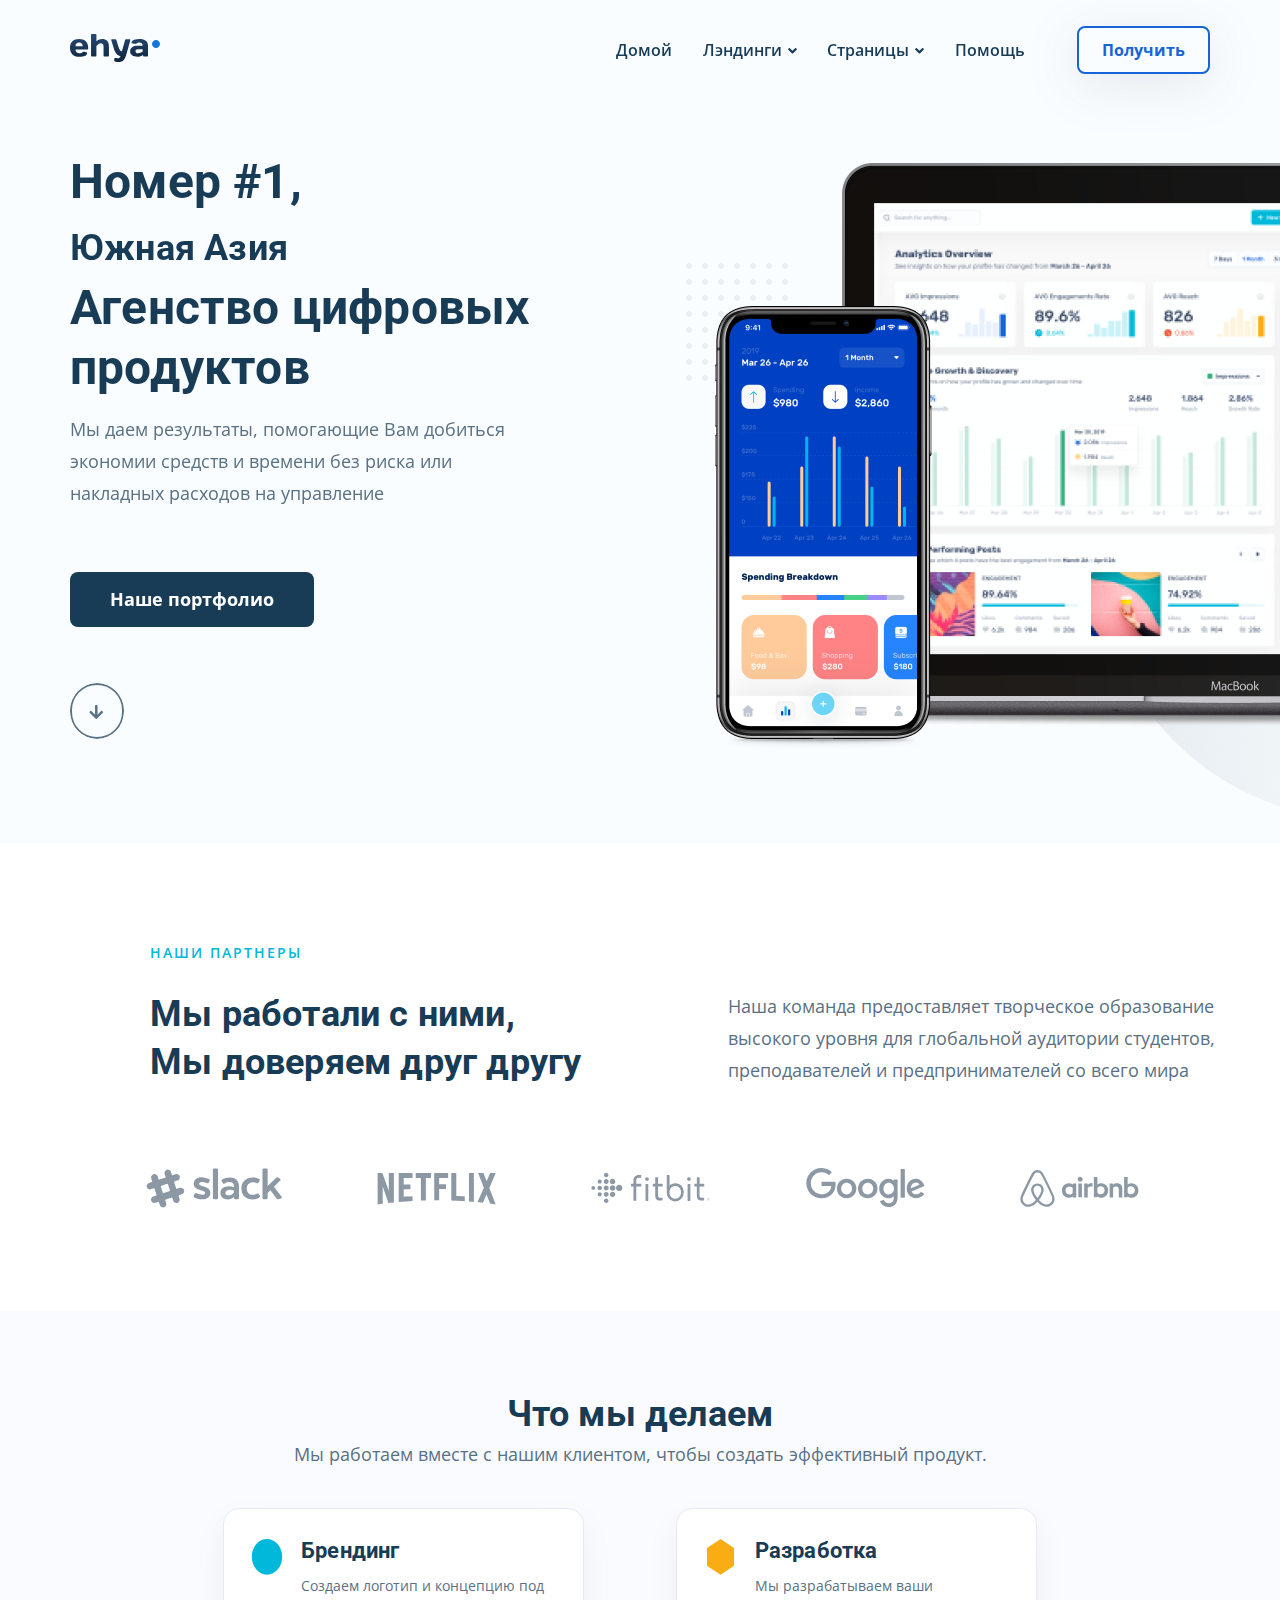
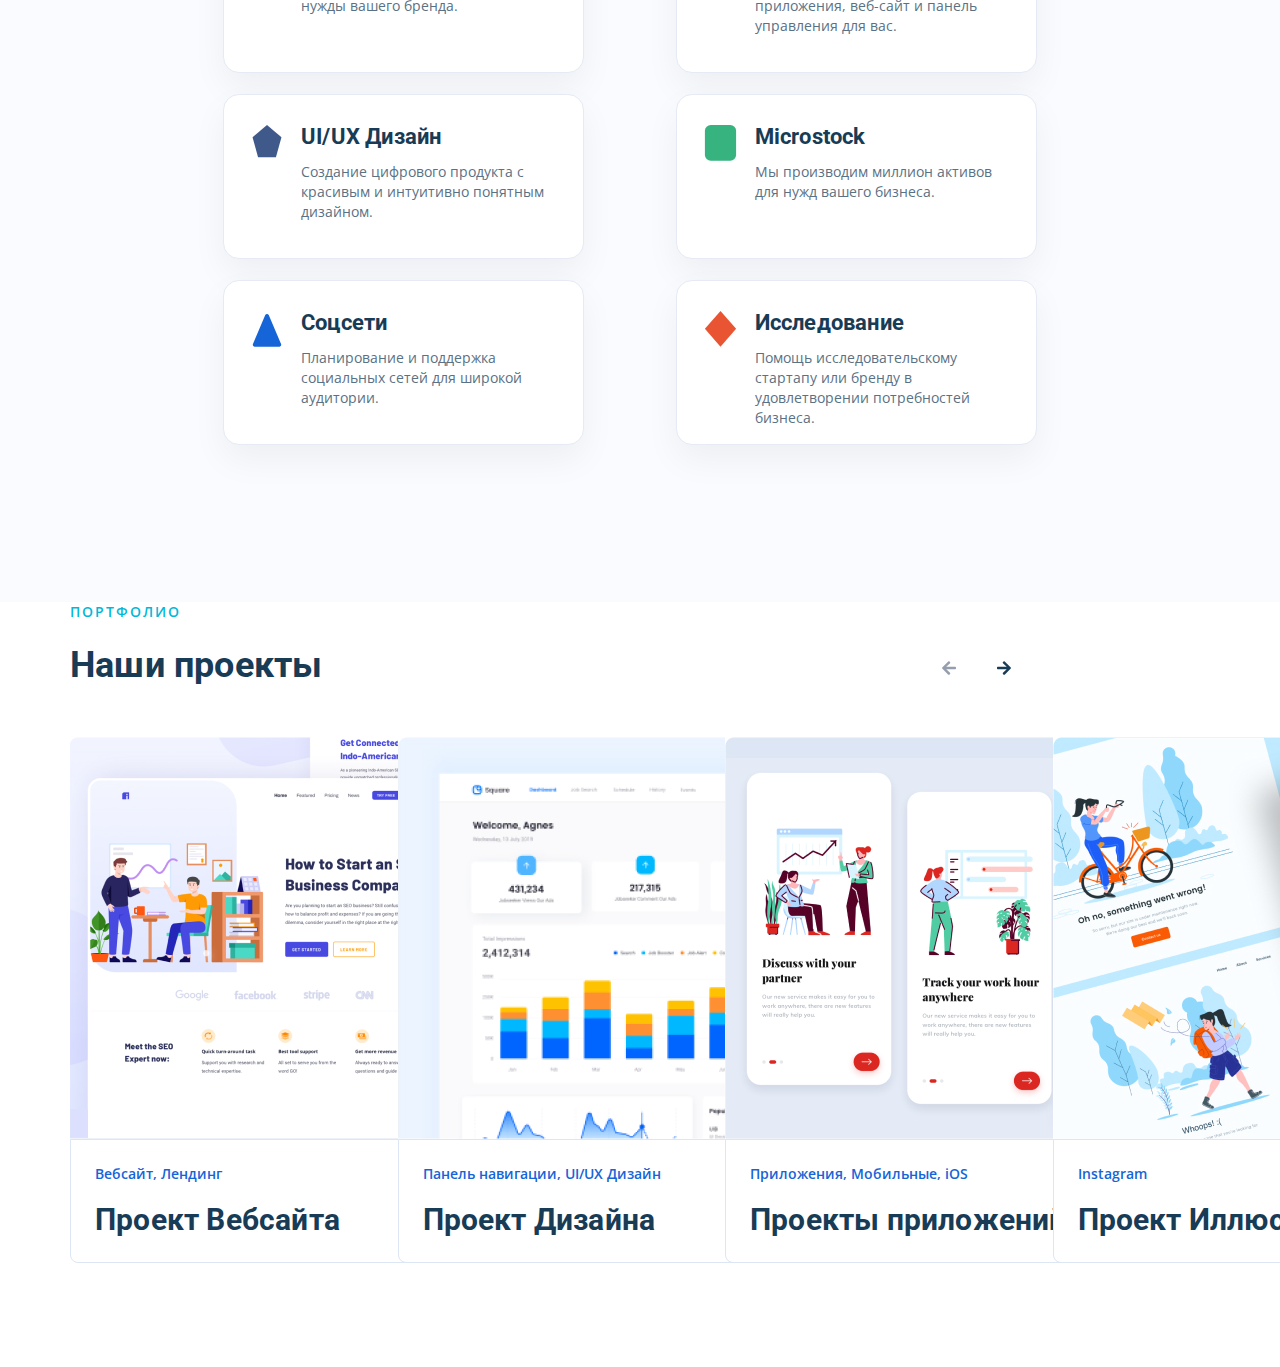
==== commit d1eb9a77: "fix: slider portfolio" ====
--- a/index.html
+++ b/index.html
@@ -12,6 +12,7 @@
       href="https://fonts.googleapis.com/css2?family=Open+Sans:wght@400;600;700&family=Roboto:wght@400;700&display=swap"
       rel="stylesheet"
     />
+    <link rel="stylesheet" href="css/swiper-bundle.min.css" />
     <link rel="stylesheet" href="css/aos.css" />
     <link rel="stylesheet" href="css/style.css" />
   </head>
@@ -90,7 +91,7 @@
           <div class="hero-description">
             <div class="hero-description__text">
               <div class="hero-description__title-block">
-                <h1 class="hero-description__title">Номер #1,</h1>
+                <h2 class="hero-description__title">Номер #1,</h2>
                 <span class="asia-title">Южная Азия</span>
                 <span class="agency-title">Агенство цифровых продуктов</span>
               </div>
@@ -165,7 +166,7 @@
     <!-- /.modal -->
     <section class="partners">
       <div class="container">
-        <h2 class="partners-title">Наши партнеры</h2>
+        <h4 class="partners-title">Наши партнеры</h4>
         <div class="partners-wrapper">
           <div class="partners-info">
             <div class="partners-info__name">
@@ -181,28 +182,48 @@
             </div>
           </div>
           <div class="partners-icons">
-            <a href="https://slack.com/" class="partners-icons-link" target="_blank" rel="nofollow noopener"
+            <a
+              href="https://slack.com/"
+              class="partners-icons-link"
+              target="_blank"
+              rel="nofollow noopener"
               ><img src="img/slack.svg" alt="icon: slack" class="partners-link"
             /></a>
-            <a href="https://www.netflix.com/" class="partners-icons-link" target="_blank" rel="nofollow noopener"
+            <a
+              href="https://www.netflix.com/"
+              class="partners-icons-link"
+              target="_blank"
+              rel="nofollow noopener"
               ><img
                 src="img/netflix.svg"
                 alt="icon: netflix"
                 class="partners-link"
             /></a>
-            <a href="https://www.fitbit.com/" class="partners-icons-link" target="_blank" rel="nofollow noopener"
+            <a
+              href="https://www.fitbit.com/"
+              class="partners-icons-link"
+              target="_blank"
+              rel="nofollow noopener"
               ><img
                 src="img/fitbit.svg"
                 alt="icon: fitbit"
                 class="partners-link"
             /></a>
-            <a href="https://www.google.ru/" class="partners-icons-link" target="_blank" rel="nofollow noopener"
+            <a
+              href="https://www.google.ru/"
+              class="partners-icons-link"
+              target="_blank"
+              rel="nofollow noopener"
               ><img
                 src="img/google.svg"
                 alt="icon: google"
                 class="partners-link"
             /></a>
-            <a href="https://www.airbnb.ru/" class="partners-icons-link" target="_blank" rel="nofollow noopener"
+            <a
+              href="https://www.airbnb.ru/"
+              class="partners-icons-link"
+              target="_blank"
+              rel="nofollow noopener"
               ><img
                 src="img/airbnb.svg"
                 alt="icon: airbnb"
@@ -324,7 +345,78 @@
       </div>
     </section>
     <!-- /.whatWeDo -->
+    <section class="portfolio">
+      <div class="container">
+        <h4 class="portfolio-title">портфолио</h4>
+        <h3 class="portfolio-name">Наши проекты</h3>
+        <div class="swiper-container portfolio-slider">
+          <div class="swiper-wrapper portfolio-wrapper">
+            <div class="portfolio-card swiper-slide">
+              <img
+                src="img/project-1.jpg"
+                alt="icon: project-1"
+                class="portfolio-card__image"
+              />
+              <div class="portfolio-info">
+                <h4 class="portfolio-info__landing">Вебсайт, Лендинг</h4>
+                <h3 class="portfolio-info__project">Проект Вебсайта</h3>
+              </div>
+            </div>
+            <!-- /.portfolio-card -->
+            <div class="portfolio-card swiper-slide">
+              <img
+                src="img/project-2.jpg"
+                alt="icon: project-2"
+                class="portfolio-card__image"
+              />
+              <div class="portfolio-info">
+                <h4 class="portfolio-info__landing">
+                  Панель навигации, UI/UX Дизайн
+                </h4>
+                <h3 class="portfolio-info__project">Проект Дизайна</h3>
+              </div>
+            </div>
+            <!-- /.portfolio-card -->
+            <div class="portfolio-card swiper-slide">
+              <img
+                src="img/project-3.jpg"
+                alt="icon: project-3"
+                class="portfolio-card__image"
+              />
+              <div class="portfolio-info">
+                <h4 class="portfolio-info__landing">
+                  Приложения, Мобильные, iOS
+                </h4>
+                <h3 class="portfolio-info__project">Проекты приложений</h3>
+              </div>
+            </div>
+            <!-- /.portfolio-card -->
+            <div class="portfolio-card swiper-slide">
+              <img
+                src="img/project-4.jpg"
+                alt="icon: project-4"
+                class="portfolio-card__image"
+              />
+              <div class="portfolio-info">
+                <h4 class="portfolio-info__landing">Instagram</h4>
+                <h3 class="portfolio-info__project">Проект Иллюстраций</h3>
+              </div>
+            </div>
+            <!-- /.portfolio-card -->
+          </div>
+          <!-- /.portfolio-wrapper -->
+          <button
+            class="portfolio-slider__button portfolio-slider__button--prev"
+          ></button>
+          <button
+            class="portfolio-slider__button portfolio-slider__button--next"
+          ></button>
+        </div>
+      </div>
+    </section>
+    <!-- /.portfolio -->
     <script src="js/jquery-3.6.0.min.js"></script>
+    <script src="js/swiper-bundle.min.js"></script>
     <script src="js/jquery.validate.min.js"></script>
     <script src="js/jquery.mask.min.js"></script>
     <script src="js/aos.js"></script>
--- a/css/style.css
+++ b/css/style.css
@@ -1,1490 +1,2 @@
-* {
-  -webkit-box-sizing: border-box;
-          box-sizing: border-box;
-}
-
-.container {
-  max-width: 1140px;
-  margin: auto;
-}
-
-h1, h2, h3 {
-  margin: 0;
-  padding: 0;
-  font-family: 'Roboto', sans-serif;
-}
-
-p {
-  font-family: 'Open Sans', sans-serif;
-}
-
-/*! normalize.css v8.0.1 | MIT License | github.com/necolas/normalize.css */
-/* Document
-   ========================================================================== */
-/**
- * 1. Correct the line height in all browsers.
- * 2. Prevent adjustments of font size after orientation changes in iOS.
- */
-html {
-  line-height: 1.15;
-  /* 1 */
-  -webkit-text-size-adjust: 100%;
-  /* 2 */
-}
-
-/* Sections
-   ========================================================================== */
-/**
- * Remove the margin in all browsers.
- */
-body {
-  margin: 0;
-}
-
-/**
- * Render the `main` element consistently in IE.
- */
-main {
-  display: block;
-}
-
-/**
- * Correct the font size and margin on `h1` elements within `section` and
- * `article` contexts in Chrome, Firefox, and Safari.
- */
-h1 {
-  font-size: 2em;
-  margin: 0.67em 0;
-}
-
-/* Grouping content
-   ========================================================================== */
-/**
- * 1. Add the correct box sizing in Firefox.
- * 2. Show the overflow in Edge and IE.
- */
-hr {
-  -webkit-box-sizing: content-box;
-          box-sizing: content-box;
-  /* 1 */
-  height: 0;
-  /* 1 */
-  overflow: visible;
-  /* 2 */
-}
-
-/**
- * 1. Correct the inheritance and scaling of font size in all browsers.
- * 2. Correct the odd `em` font sizing in all browsers.
- */
-pre {
-  font-family: monospace, monospace;
-  /* 1 */
-  font-size: 1em;
-  /* 2 */
-}
-
-/* Text-level semantics
-   ========================================================================== */
-/**
- * Remove the gray background on active links in IE 10.
- */
-a {
-  background-color: transparent;
-}
-
-/**
- * 1. Remove the bottom border in Chrome 57-
- * 2. Add the correct text decoration in Chrome, Edge, IE, Opera, and Safari.
- */
-abbr[title] {
-  border-bottom: none;
-  /* 1 */
-  text-decoration: underline;
-  /* 2 */
-  -webkit-text-decoration: underline dotted;
-          text-decoration: underline dotted;
-  /* 2 */
-}
-
-/**
- * Add the correct font weight in Chrome, Edge, and Safari.
- */
-b,
-strong {
-  font-weight: bolder;
-}
-
-/**
- * 1. Correct the inheritance and scaling of font size in all browsers.
- * 2. Correct the odd `em` font sizing in all browsers.
- */
-code,
-kbd,
-samp {
-  font-family: monospace, monospace;
-  /* 1 */
-  font-size: 1em;
-  /* 2 */
-}
-
-/**
- * Add the correct font size in all browsers.
- */
-small {
-  font-size: 80%;
-}
-
-/**
- * Prevent `sub` and `sup` elements from affecting the line height in
- * all browsers.
- */
-sub,
-sup {
-  font-size: 75%;
-  line-height: 0;
-  position: relative;
-  vertical-align: baseline;
-}
-
-sub {
-  bottom: -0.25em;
-}
-
-sup {
-  top: -0.5em;
-}
-
-/* Embedded content
-   ========================================================================== */
-/**
- * Remove the border on images inside links in IE 10.
- */
-img {
-  border-style: none;
-}
-
-/* Forms
-   ========================================================================== */
-/**
- * 1. Change the font styles in all browsers.
- * 2. Remove the margin in Firefox and Safari.
- */
-button,
-input,
-optgroup,
-select,
-textarea {
-  font-family: inherit;
-  /* 1 */
-  font-size: 100%;
-  /* 1 */
-  line-height: 1.15;
-  /* 1 */
-  margin: 0;
-  /* 2 */
-}
-
-/**
- * Show the overflow in IE.
- * 1. Show the overflow in Edge.
- */
-button,
-input {
-  /* 1 */
-  overflow: visible;
-}
-
-/**
- * Remove the inheritance of text transform in Edge, Firefox, and IE.
- * 1. Remove the inheritance of text transform in Firefox.
- */
-button,
-select {
-  /* 1 */
-  text-transform: none;
-}
-
-/**
- * Correct the inability to style clickable types in iOS and Safari.
- */
-button,
-[type="button"],
-[type="reset"],
-[type="submit"] {
-  -webkit-appearance: button;
-}
-
-/**
- * Remove the inner border and padding in Firefox.
- */
-button::-moz-focus-inner,
-[type="button"]::-moz-focus-inner,
-[type="reset"]::-moz-focus-inner,
-[type="submit"]::-moz-focus-inner {
-  border-style: none;
-  padding: 0;
-}
-
-/**
- * Restore the focus styles unset by the previous rule.
- */
-button:-moz-focusring,
-[type="button"]:-moz-focusring,
-[type="reset"]:-moz-focusring,
-[type="submit"]:-moz-focusring {
-  outline: 1px dotted ButtonText;
-}
-
-/**
- * Correct the padding in Firefox.
- */
-fieldset {
-  padding: 0.35em 0.75em 0.625em;
-}
-
-/**
- * 1. Correct the text wrapping in Edge and IE.
- * 2. Correct the color inheritance from `fieldset` elements in IE.
- * 3. Remove the padding so developers are not caught out when they zero out
- *    `fieldset` elements in all browsers.
- */
-legend {
-  -webkit-box-sizing: border-box;
-          box-sizing: border-box;
-  /* 1 */
-  color: inherit;
-  /* 2 */
-  display: table;
-  /* 1 */
-  max-width: 100%;
-  /* 1 */
-  padding: 0;
-  /* 3 */
-  white-space: normal;
-  /* 1 */
-}
-
-/**
- * Add the correct vertical alignment in Chrome, Firefox, and Opera.
- */
-progress {
-  vertical-align: baseline;
-}
-
-/**
- * Remove the default vertical scrollbar in IE 10+.
- */
-textarea {
-  overflow: auto;
-}
-
-/**
- * 1. Add the correct box sizing in IE 10.
- * 2. Remove the padding in IE 10.
- */
-[type="checkbox"],
-[type="radio"] {
-  -webkit-box-sizing: border-box;
-          box-sizing: border-box;
-  /* 1 */
-  padding: 0;
-  /* 2 */
-}
-
-/**
- * Correct the cursor style of increment and decrement buttons in Chrome.
- */
-[type="number"]::-webkit-inner-spin-button,
-[type="number"]::-webkit-outer-spin-button {
-  height: auto;
-}
-
-/**
- * 1. Correct the odd appearance in Chrome and Safari.
- * 2. Correct the outline style in Safari.
- */
-[type="search"] {
-  -webkit-appearance: textfield;
-  /* 1 */
-  outline-offset: -2px;
-  /* 2 */
-}
-
-/**
- * Remove the inner padding in Chrome and Safari on macOS.
- */
-[type="search"]::-webkit-search-decoration {
-  -webkit-appearance: none;
-}
-
-/**
- * 1. Correct the inability to style clickable types in iOS and Safari.
- * 2. Change font properties to `inherit` in Safari.
- */
-::-webkit-file-upload-button {
-  -webkit-appearance: button;
-  /* 1 */
-  font: inherit;
-  /* 2 */
-}
-
-/* Interactive
-   ========================================================================== */
-/*
- * Add the correct display in Edge, IE 10+, and Firefox.
- */
-details {
-  display: block;
-}
-
-/*
- * Add the correct display in all browsers.
- */
-summary {
-  display: list-item;
-}
-
-/* Misc
-   ========================================================================== */
-/**
- * Add the correct display in IE 10+.
- */
-template {
-  display: none;
-}
-
-/**
- * Add the correct display in IE 10.
- */
-[hidden] {
-  display: none;
-}
-
-.navbar {
-  background-color: #FAFDFF;
-}
-
-.navbar-block {
-  padding: 26px 0;
-  display: -webkit-box;
-  display: -ms-flexbox;
-  display: flex;
-  -webkit-box-pack: justify;
-      -ms-flex-pack: justify;
-          justify-content: space-between;
-  -webkit-box-align: center;
-      -ms-flex-align: center;
-          align-items: center;
-}
-
-.navbar-navigation {
-  width: 594px;
-  height: 48px;
-  display: -webkit-box;
-  display: -ms-flexbox;
-  display: flex;
-  -webkit-box-pack: justify;
-      -ms-flex-pack: justify;
-          justify-content: space-between;
-  -webkit-box-align: center;
-      -ms-flex-align: center;
-          align-items: center;
-}
-
-.navbar-menu {
-  padding-right: 6px;
-  width: 415px;
-  list-style: none;
-  display: -webkit-box;
-  display: -ms-flexbox;
-  display: flex;
-  padding-left: 0;
-  -webkit-box-pack: justify;
-      -ms-flex-pack: justify;
-          justify-content: space-between;
-}
-
-.navbar-menu__item {
-  display: -webkit-box;
-  display: -ms-flexbox;
-  display: flex;
-  -webkit-box-align: center;
-      -ms-flex-align: center;
-          align-items: center;
-}
-
-.navbar-menu__item--dropdown {
-  position: relative;
-  display: inline-block;
-}
-
-.navbar-menu__icon {
-  margin-left: 6px;
-}
-
-.navbar-menu__link {
-  font-family: Open Sans;
-  font-style: normal;
-  font-weight: 600;
-  font-size: 16px;
-  line-height: 22px;
-  color: #183B56;
-  text-decoration: none;
-  display: -webkit-box;
-  display: -ms-flexbox;
-  display: flex;
-  -webkit-box-align: center;
-      -ms-flex-align: center;
-          align-items: center;
-}
-
-.navbar-button {
-  padding: 11px 23px;
-  font-family: Open Sans;
-  font-style: normal;
-  font-weight: bold;
-  font-size: 16px;
-  line-height: 22px;
-  color: #1565D8;
-  -webkit-filter: drop-shadow(0px 10px 25px rgba(21, 37, 72, 0.1));
-          filter: drop-shadow(0px 10px 25px rgba(21, 37, 72, 0.1));
-  border: 2px solid #1565D8;
-  border-radius: 8px;
-  background-color: #FAFDFF;
-  cursor: pointer;
-  outline: none;
-}
-
-.logo__image {
-  width: 90px;
-  height: 28px;
-}
-
-.dropdown-content {
-  display: none;
-  position: absolute;
-  top: 20px;
-  right: 0;
-}
-
-.dropdown-content__link {
-  text-decoration: none;
-  display: block;
-  color: #183B56;
-  font-family: Open Sans;
-  font-style: normal;
-  font-weight: 600;
-  font-size: 14px;
-  line-height: 22px;
-}
-
-.menu-button-navbar {
-  display: none;
-}
-
-h1, h2, p {
-  margin: 0;
-}
-
-.hero {
-  background: url("../img/hero-pictures.png");
-  background-color: #FAFDFF;
-  background-repeat: no-repeat;
-  background-position: 686px 63px;
-  padding-top: 52px;
-  padding-bottom: 104px;
-}
-
-.hero-wrapper {
-  position: relative;
-}
-
-.hero-description__text {
-  width: 499px;
-}
-
-.hero-description__title {
-  font-family: Roboto;
-  font-style: normal;
-  font-weight: bold;
-  font-size: 48px;
-  line-height: 60px;
-  letter-spacing: 0.2px;
-  color: #183B56;
-  margin-bottom: 6px;
-}
-
-.hero-description__desc {
-  width: 457px;
-  font-family: Open Sans;
-  font-style: normal;
-  font-weight: normal;
-  font-size: 18px;
-  line-height: 32px;
-  color: #5A7184;
-  margin-bottom: 63px;
-  overflow: hidden;
-}
-
-.hero-description__button {
-  padding: 15px 40px;
-  font-family: Open Sans;
-  font-style: normal;
-  font-weight: bold;
-  font-size: 18px;
-  line-height: 25px;
-  color: #FFFFFF;
-  background: #183B56;
-  border-radius: 8px;
-  margin-bottom: 56px;
-  cursor: pointer;
-  border: none;
-  outline: none;
-  overflow: hidden;
-  text-overflow: ellipsis;
-  white-space: nowrap;
-}
-
-.hero-description__down {
-  width: 54px;
-  height: 56px;
-  border-radius: 50%;
-  -o-object-fit: cover;
-     object-fit: cover;
-}
-
-.asia-title {
-  display: block;
-  font-family: Roboto;
-  font-style: normal;
-  font-weight: bold;
-  font-size: 36px;
-  line-height: 60px;
-  letter-spacing: 0.2px;
-  color: #183B56;
-}
-
-.agency-title {
-  font-family: Roboto;
-  font-style: normal;
-  font-weight: bold;
-  font-size: 48px;
-  line-height: 60px;
-  letter-spacing: 0.2px;
-  color: #183B56;
-  display: block;
-  margin-bottom: 15px;
-}
-
-.down-image {
-  display: block;
-  border-radius: 50%;
-}
-
-.modal__overlay {
-  position: fixed;
-  left: 0;
-  right: 0;
-  top: 0;
-  bottom: 0;
-  background-color: rgba(0, 143, 223, 0.39);
-  z-index: 100;
-  visibility: hidden;
-  opacity: 0;
-  -webkit-transition: opacity 0.2s;
-  transition: opacity 0.2s;
-}
-
-.modal__overlay--visible {
-  visibility: visible;
-  opacity: 1;
-}
-
-.modal__dialog {
-  position: fixed;
-  top: 50%;
-  left: 50%;
-  max-width: 478px;
-  padding: 33px 70px;
-  background-color: #1565D8;
-  -webkit-transform: translate(-50%, -50%);
-          transform: translate(-50%, -50%);
-  color: white;
-  border-radius: 8px;
-  z-index: 101;
-  visibility: hidden;
-  opacity: 0;
-  -webkit-transition: opacity 0.2s;
-  transition: opacity 0.2s;
-}
-
-.modal__dialog--visible {
-  visibility: visible;
-  opacity: 1;
-}
-
-.modal__close {
-  position: absolute;
-  right: 18px;
-  top: 17px;
-  text-decoration: none;
-  cursor: pointer;
-}
-
-.modal__title {
-  font-family: Roboto;
-  font-style: normal;
-  font-weight: bold;
-  font-size: 18px;
-  line-height: 23px;
-  text-transform: uppercase;
-  margin-bottom: 25px;
-  text-align: center;
-}
-
-.modal__input {
-  width: 100%;
-  margin-top: 15px;
-  font-size: 14px;
-  font-family: Roboto;
-  font-style: normal;
-  font-weight: normal;
-  color: #183B56;
-  outline: none;
-  background-color: #fff;
-  border-radius: 4px;
-  border: none;
-  padding: 0 23px;
-  height: 50px;
-}
-
-.modal__input:first-child {
-  margin-top: 0;
-}
-
-.modal__message {
-  font-size: 14px;
-  font-family: Roboto;
-  font-style: normal;
-  font-weight: normal;
-  width: 100%;
-  max-height: 123px;
-  margin-top: 15px;
-  color: #183B56;
-  resize: none;
-  outline: none;
-  margin-bottom: 2px;
-  background-color: #fff;
-  border-radius: 4px;
-  padding: 18px 23px;
-  border: none;
-}
-
-.modal__infoButton {
-  margin-top: 15px;
-}
-
-.modal__button {
-  font-family: Roboto;
-  min-width: 160px;
-  padding: 18px;
-  font-style: normal;
-  font-weight: bold;
-  font-size: 12px;
-  line-height: 15px;
-  color: white;
-  background-color: #183B56;
-  border-radius: 4px;
-  border: none;
-  outline: none;
-  cursor: pointer;
-}
-
-.modal__info {
-  font-family: Roboto;
-  font-style: normal;
-  font-weight: bold;
-  font-size: 12px;
-  line-height: 15px;
-  color: #fff;
-}
-
-.modal__infoButton {
-  display: -webkit-box;
-  display: -ms-flexbox;
-  display: flex;
-  -webkit-box-pack: justify;
-      -ms-flex-pack: justify;
-          justify-content: space-between;
-  -webkit-box-align: center;
-      -ms-flex-align: center;
-          align-items: center;
-  width: 100%;
-}
-
-.modal__form #name-error {
-  top: 114px;
-  right: 80px;
-}
-
-.modal__form #phone-error {
-  top: 177px;
-  right: 80px;
-}
-
-.modal__form #email-error {
-  top: 242px;
-  right: 80px;
-}
-
-.form label.invalid {
-  position: absolute;
-  font-size: 13px;
-  color: tomato;
-  font-weight: bold;
-}
-
-h4 {
-  margin: 0;
-  padding: 0;
-}
-
-.partners {
-  padding: 100px 218px 99px 150px;
-}
-
-.partners-title {
-  font-family: Open Sans;
-  font-style: normal;
-  font-weight: 600;
-  font-size: 14px;
-  line-height: 19px;
-  letter-spacing: 2px;
-  text-transform: uppercase;
-  color: #00B8D9;
-  margin-bottom: 28px;
-}
-
-.partners-info {
-  width: 1092px;
-  display: -webkit-box;
-  display: -ms-flexbox;
-  display: flex;
-  -webkit-box-align: center;
-      -ms-flex-align: center;
-          align-items: center;
-  -webkit-box-pack: justify;
-      -ms-flex-pack: justify;
-          justify-content: space-between;
-  margin-bottom: 82px;
-}
-
-.partners-info__name {
-  max-width: 433px;
-  font-family: Roboto;
-  font-style: normal;
-  font-weight: bold;
-  font-size: 36px;
-  line-height: 48px;
-  letter-spacing: 0.2px;
-  color: #183B56;
-  overflow: hidden;
-}
-
-.partners-info__about {
-  width: 514px;
-  font-family: Open Sans;
-  font-style: normal;
-  font-weight: normal;
-  font-size: 18px;
-  line-height: 32px;
-  color: #5A7184;
-  overflow-y: auto;
-}
-
-.partners-icons {
-  width: 1089px;
-  display: -webkit-box;
-  display: -ms-flexbox;
-  display: flex;
-  -webkit-box-align: center;
-      -ms-flex-align: center;
-          align-items: center;
-  -ms-flex-pack: distribute;
-      justify-content: space-around;
-  margin-left: -52px;
-}
-
-.whatWeDo {
-  padding: 79px 150px 29px 150px;
-  background-color: #F9FBFE;
-}
-
-.whatWeDo-cards {
-  display: -webkit-box;
-  display: -ms-flexbox;
-  display: flex;
-  -ms-flex-wrap: wrap;
-      flex-wrap: wrap;
-  -webkit-box-pack: justify;
-      -ms-flex-pack: justify;
-          justify-content: space-between;
-  -webkit-box-align: center;
-      -ms-flex-align: center;
-          align-items: center;
-}
-
-.whatWeDo-cards__item {
-  padding: 25px 24px;
-  width: 361px;
-  height: 165px;
-  background: #FFFFFF;
-  border: 1px solid #E5EAF4;
-  -webkit-box-shadow: 0px 15px 35px rgba(0, 0, 0, 0.05);
-          box-shadow: 0px 15px 35px rgba(0, 0, 0, 0.05);
-  border-radius: 16px;
-  display: -webkit-box;
-  display: -ms-flexbox;
-  display: flex;
-  margin-bottom: 21px;
-}
-
-.whatWeDo-cards__icon {
-  display: block;
-  width: 40px;
-  height: 46px;
-  margin-right: 15px;
-}
-
-.whatWeDo-cards-info__title {
-  max-width: 258px;
-  font-family: Roboto;
-  font-style: normal;
-  font-weight: bold;
-  font-size: 22px;
-  line-height: 33px;
-  letter-spacing: 0.2px;
-  color: #183B56;
-  margin-bottom: 9px;
-  overflow: hidden;
-  text-overflow: ellipsis;
-  white-space: nowrap;
-}
-
-.whatWeDo-cards-info__text {
-  font-family: Open Sans;
-  font-style: normal;
-  font-weight: normal;
-  font-size: 14px;
-  line-height: 20px;
-  color: #5A7184;
-}
-
-.whatWeDo-title {
-  font-family: Roboto;
-  font-style: normal;
-  font-weight: bold;
-  font-size: 36px;
-  line-height: 48px;
-  letter-spacing: 0.2px;
-  color: #183B56;
-  margin-right: 120px;
-  overflow: hidden;
-  text-overflow: ellipsis;
-  white-space: nowrap;
-}
-
-.whatWeDo-text {
-  font-family: Open Sans;
-  font-style: normal;
-  font-weight: normal;
-  font-size: 18px;
-  line-height: 32px;
-  color: #5A7184;
-  overflow: hidden;
-  text-overflow: ellipsis;
-}
-
-.whatWeDo-description {
-  display: -webkit-box;
-  display: -ms-flexbox;
-  display: flex;
-  -webkit-box-align: center;
-      -ms-flex-align: center;
-          align-items: center;
-  margin-bottom: 38px;
-}
-
-.hero-thankyou {
-  background-color: #FAFDFF;
-  background: none;
-}
-
-@media (min-width: 1450px) {
-  .hero {
-    background-position: 1000px 63px;
-  }
-}
-
-@media (max-width: 1400px) {
-  .whatWeDo-description {
-    -webkit-box-orient: vertical;
-    -webkit-box-direction: normal;
-        -ms-flex-direction: column;
-            flex-direction: column;
-    -webkit-box-align: center;
-        -ms-flex-align: center;
-            align-items: center;
-  }
-  .whatWeDo-title {
-    margin-right: 0;
-  }
-  .whatWeDo-cards {
-    -webkit-box-pack: space-evenly;
-        -ms-flex-pack: space-evenly;
-            justify-content: space-evenly;
-  }
-}
-
-@media (max-width: 1250px) {
-  .partners-info {
-    max-width: 1000px;
-  }
-}
-
-@media (max-width: 1200px) {
-  .container {
-    max-width: 960px;
-  }
-  .partners {
-    padding: 100px 0 1px 0;
-  }
-  .partners-info {
-    width: 100%;
-    -webkit-box-orient: vertical;
-    -webkit-box-direction: normal;
-        -ms-flex-direction: column;
-            flex-direction: column;
-    margin-bottom: 20px;
-  }
-  .partners-info__about {
-    width: 777px;
-  }
-  .partners-info__name {
-    margin-bottom: 15px;
-  }
-  .partners-icons {
-    width: 100%;
-    -ms-flex-wrap: wrap;
-        flex-wrap: wrap;
-    -webkit-box-pack: justify;
-        -ms-flex-pack: justify;
-            justify-content: space-between;
-    margin: auto;
-  }
-  .partners-icons-link {
-    -ms-flex-preferred-size: 21%;
-        flex-basis: 21%;
-    width: 150px;
-    margin-bottom: 15px;
-  }
-}
-
-@media (max-width: 1024px) {
-  .hero {
-    background-position: 580px 63px;
-  }
-  .whatWeDo-cards__item {
-    min-width: 280px;
-  }
-  .whatWeDo-text {
-    min-width: 350px;
-    text-align: center;
-  }
-}
-
-@media (max-width: 992px) {
-  .container {
-    max-width: 700px;
-  }
-  .hero {
-    background-position: 560px 63px;
-  }
-  .hero-description__title {
-    font-size: 35px;
-  }
-  .hero-description__desc {
-    font-size: 15px;
-    width: 100%;
-  }
-  .hero-description__text {
-    width: 350px;
-  }
-  .navbar-navigation {
-    -webkit-box-pack: space-evenly;
-        -ms-flex-pack: space-evenly;
-            justify-content: space-evenly;
-  }
-  .asia-title {
-    font-size: 26px;
-  }
-  .agency-title {
-    font-size: 35px;
-  }
-  .modal__infoButton {
-    -ms-flex-wrap: wrap;
-        flex-wrap: wrap;
-    width: 100%;
-  }
-  .modal__info {
-    -webkit-box-ordinal-group: 2;
-        -ms-flex-order: 1;
-            order: 1;
-    margin-bottom: 10px;
-  }
-  .modal__button {
-    -webkit-box-ordinal-group: 3;
-        -ms-flex-order: 2;
-            order: 2;
-    width: 100%;
-  }
-  .partners-title {
-    text-align: center;
-  }
-  .partners-info__about {
-    width: 600px;
-  }
-}
-
-@media (max-width: 820px) {
-  .hero {
-    background-position: 480px 63px;
-    background-size: contain;
-  }
-}
-
-@media (max-width: 767px) {
-  .container {
-    width: 87.5%;
-  }
-  body {
-    padding-top: 78px;
-  }
-  .navbar--mobile-fixed {
-    position: fixed;
-    left: 0;
-    top: 0;
-    right: 0;
-    z-index: 99;
-  }
-  .navbar-navigation {
-    display: none;
-    position: fixed;
-    left: 0;
-    right: 0;
-    bottom: 0;
-    top: 80px;
-    background-color: #3a639f;
-    width: 100%;
-    height: 100%;
-    text-align: center;
-    overflow-y: scroll;
-  }
-  .navbar-navigation--visible {
-    display: block;
-  }
-  .navbar-menu {
-    margin: 0;
-    -webkit-box-orient: vertical;
-    -webkit-box-direction: normal;
-        -ms-flex-direction: column;
-            flex-direction: column;
-    -webkit-box-align: center;
-        -ms-flex-align: center;
-            align-items: center;
-    width: 100%;
-    padding-top: 50px;
-    padding-bottom: 20px;
-  }
-  .navbar-menu__link {
-    color: #FAFDFF;
-    font-size: 26px;
-  }
-  .navbar-menu__item {
-    margin-bottom: 30px;
-  }
-  .navbar-menu__icon {
-    display: none;
-  }
-  .hero {
-    background: url("../img/hero-pictures.png");
-    background-repeat: no-repeat;
-    background-position: 224px 463px;
-    background-size: 750px;
-    min-height: 1080px;
-  }
-  .hero-thankyou {
-    background-color: #FAFDFF;
-    background: none;
-  }
-  .hero-description {
-    text-align: center;
-    width: 100%;
-  }
-  .hero-description__title {
-    font-size: 40px;
-  }
-  .hero-description__text {
-    width: 100%;
-    text-align: center;
-  }
-  .hero-description__desc {
-    margin: auto;
-    max-width: 500px;
-    margin-bottom: 30px;
-  }
-  .hero-description__down {
-    position: absolute;
-    bottom: -544px;
-    left: 48%;
-  }
-  .menu-button {
-    display: -webkit-box;
-    display: -ms-flexbox;
-    display: flex;
-    width: 18px;
-    height: 19px;
-    padding: 0;
-    -webkit-box-align: center;
-        -ms-flex-align: center;
-            align-items: center;
-    -webkit-box-pack: justify;
-        -ms-flex-pack: justify;
-            justify-content: space-between;
-    -webkit-box-orient: vertical;
-    -webkit-box-direction: normal;
-        -ms-flex-direction: column;
-            flex-direction: column;
-    border: none;
-    background-color: #fff;
-    cursor: pointer;
-  }
-  .menu-button__line {
-    width: 24px;
-    height: 3px;
-    background-color: #183B56;
-  }
-  .agency-title {
-    font-size: 30px;
-  }
-  .modal__input {
-    font-size: 12px;
-  }
-  .modal__message {
-    font-size: 12px;
-  }
-  .partners-info__name {
-    font-size: 30px;
-    text-align: center;
-  }
-  .partners-info__name-first {
-    display: block;
-  }
-  .partners-info__about {
-    font-size: 16px;
-    width: 550px;
-    text-align: center;
-  }
-  .partners-icons-link {
-    -ms-flex-preferred-size: 21%;
-        flex-basis: 21%;
-  }
-  .partners-link {
-    width: 108px;
-    height: 31px;
-  }
-  .whatWeDo-title {
-    font-size: 32px;
-  }
-  .whatWeDo-text {
-    font-size: 16px;
-  }
-}
-
-@media (max-width: 576px) {
-  .hero {
-    background-position: 120px 497px;
-    background-size: 630px;
-    padding-bottom: 20px;
-  }
-  .hero-description__title {
-    font-size: 35px;
-  }
-  .hero-description__desc {
-    max-width: 420px;
-  }
-  .hero-description__down {
-    left: 46%;
-    bottom: -474px;
-  }
-  .asia-title {
-    font-size: 22px;
-  }
-  .agency-title {
-    font-size: 28px;
-  }
-  .partners-info__name {
-    font-size: 28px;
-  }
-  .partners-info__about {
-    font-size: 13px;
-    width: 400px;
-  }
-  .partners-icons {
-    width: 300px;
-  }
-}
-
-@media (min-width: 320px) and (max-width: 480px) {
-  body {
-    padding-top: 63px;
-  }
-  .container {
-    max-width: 280px;
-  }
-  .navbar-block {
-    padding: 16px 0;
-    -webkit-box-pack: justify;
-        -ms-flex-pack: justify;
-            justify-content: space-between;
-  }
-  .navbar-navigation {
-    top: 61px;
-    padding-bottom: 20px;
-  }
-  .navbar-navigation--visible {
-    height: calc(100% - 61px);
-  }
-  .navbar-menu {
-    padding-bottom: 20px;
-  }
-  .navbar-button {
-    margin: 0 auto;
-  }
-  .hero {
-    background-position: 98px 463px;
-    background-size: 530px;
-    min-height: 882px;
-    padding: 33px 0 30px 0;
-  }
-  .hero-thankyou {
-    background-color: #FAFDFF;
-    background: none;
-  }
-  .hero-description__title {
-    font-size: 30px;
-    line-height: 36px;
-  }
-  .hero-description__title-block {
-    margin-bottom: -10px;
-  }
-  .hero-description__text {
-    text-align: center;
-  }
-  .hero-description__down {
-    left: 40%;
-    bottom: -390px;
-  }
-  .hero-description__desc {
-    font-size: 16px;
-    line-height: 28px;
-    margin-bottom: 19px;
-  }
-  .hero-description__button {
-    padding: 12px 37px;
-    font-size: 16px;
-    line-height: 22px;
-  }
-  .down-image {
-    width: 48px;
-    height: 48px;
-  }
-  .asia-title {
-    font-size: 30px;
-    line-height: 36px;
-  }
-  .agency-title {
-    font-size: 30px;
-    line-height: 36px;
-  }
-  .partners {
-    padding-top: 2px;
-  }
-  .partners-info {
-    margin-bottom: -2px;
-  }
-  .partners-info__name {
-    width: 280px;
-    line-height: 30px;
-    margin-bottom: 13px;
-  }
-  .partners-info__about {
-    width: 100%;
-    margin-bottom: 24px;
-    line-height: 24px;
-  }
-  .partners-title {
-    line-height: 29px;
-    letter-spacing: 2.2px;
-    margin-left: 34px;
-    margin-bottom: 16px;
-  }
-  .partners-icons {
-    width: 241px;
-  }
-  .partners-icons-link {
-    margin-bottom: 26px;
-  }
-  .partners-icons-link:last-child {
-    display: none;
-  }
-  .whatWeDo {
-    padding: 68px 0;
-  }
-  .whatWeDo-title {
-    font-size: 28px;
-    line-height: 36px;
-    margin-bottom: 16px;
-  }
-  .whatWeDo-text {
-    font-size: 16px;
-    line-height: 28px;
-    min-width: 280px;
-    margin-bottom: -32px;
-  }
-  .whatWeDo-cards__item {
-    width: 280px;
-    min-height: 197px;
-    padding: 19px 16px 13px 24px;
-    margin-bottom: 7px;
-    -webkit-box-orient: vertical;
-    -webkit-box-direction: normal;
-        -ms-flex-direction: column;
-            flex-direction: column;
-  }
-  .whatWeDo-cards__icon {
-    width: 40px;
-    height: 42px;
-    margin-bottom: 20px;
-  }
-  .whatWeDo-cards-info__title {
-    margin-bottom: 7px;
-    font-size: 20px;
-    line-height: 24px;
-  }
-  .card-1 {
-    -webkit-box-ordinal-group: 2;
-        -ms-flex-order: 1;
-            order: 1;
-  }
-  .card-2 {
-    -webkit-box-ordinal-group: 3;
-        -ms-flex-order: 2;
-            order: 2;
-  }
-  .card-3 {
-    -webkit-box-ordinal-group: 6;
-        -ms-flex-order: 5;
-            order: 5;
-  }
-  .card-4 {
-    -webkit-box-ordinal-group: 4;
-        -ms-flex-order: 3;
-            order: 3;
-  }
-  .card-5 {
-    -webkit-box-ordinal-group: 5;
-        -ms-flex-order: 4;
-            order: 4;
-  }
-  .card-6 {
-    -webkit-box-ordinal-group: 7;
-        -ms-flex-order: 6;
-            order: 6;
-    padding-bottom: 5px;
-  }
-  .card-6 h3 {
-    margin-top: -7px;
-  }
-}
-
-@media (width: 320px) {
-  .hero {
-    background: url("../img/hero-pictures-mobile.png");
-    background-color: #FAFDFF;
-    background-repeat: no-repeat;
-    background-position: -35px 450px;
-  }
-  .hero-description__down {
-    left: 40%;
-    bottom: -322px;
-  }
-}
-
-@media (max-height: 527px) {
-  .modal__dialog--visible {
-    overflow-y: auto;
-    max-height: 95vh;
-  }
-  .navbar-navigation--visible {
-    overflow-y: auto;
-    padding-bottom: 20px;
-  }
-}
-
-@media (min-width: 992px) {
-  .navbar-button:hover {
-    -webkit-box-shadow: 0 0 12px #00B8D9;
-            box-shadow: 0 0 12px #00B8D9;
-  }
-  .navbar-menu__link:hover {
-    color: #1565D8;
-  }
-  .navbar-menu__item--dropdown:hover .dropdown-content {
-    display: block;
-  }
-  .dropdown-content__link {
-    position: relative;
-  }
-  .dropdown-content__link:after {
-    content: "";
-    position: absolute;
-    bottom: 0;
-    left: 0;
-    width: 0%;
-    height: 1px;
-    background-color: #00B8D9;
-    -webkit-transition: width 0.2s;
-    transition: width 0.2s;
-  }
-  .dropdown-content__link:hover:after {
-    width: 100%;
-  }
-  .hero-description__button:hover {
-    -webkit-box-shadow: 0 0 14px #00B8D9;
-            box-shadow: 0 0 14px #00B8D9;
-  }
-  .down-image:hover {
-    background-color: #98cdd6;
-  }
-  .modal__button:hover {
-    -webkit-box-shadow: 0 0 16px #00B8D9;
-            box-shadow: 0 0 16px #00B8D9;
-  }
-  .partners-icons-link:hover {
-    -webkit-box-shadow: 0 0 12px #00B8D9;
-            box-shadow: 0 0 12px #00B8D9;
-  }
-}
+*{box-sizing:border-box}.container{max-width:1140px;margin:auto}h1,h2,h3{margin:0;padding:0;font-family:'Roboto', sans-serif}p{font-family:'Open Sans', sans-serif}/*! normalize.css v8.0.1 | MIT License | github.com/necolas/normalize.css */html{line-height:1.15;-webkit-text-size-adjust:100%}body{margin:0}main{display:block}h1{font-size:2em;margin:0.67em 0}hr{box-sizing:content-box;height:0;overflow:visible}pre{font-family:monospace, monospace;font-size:1em}a{background-color:transparent}abbr[title]{border-bottom:none;text-decoration:underline;text-decoration:underline dotted}b,strong{font-weight:bolder}code,kbd,samp{font-family:monospace, monospace;font-size:1em}small{font-size:80%}sub,sup{font-size:75%;line-height:0;position:relative;vertical-align:baseline}sub{bottom:-0.25em}sup{top:-0.5em}img{border-style:none}button,input,optgroup,select,textarea{font-family:inherit;font-size:100%;line-height:1.15;margin:0}button,input{overflow:visible}button,select{text-transform:none}button,[type="button"],[type="reset"],[type="submit"]{-webkit-appearance:button}button::-moz-focus-inner,[type="button"]::-moz-focus-inner,[type="reset"]::-moz-focus-inner,[type="submit"]::-moz-focus-inner{border-style:none;padding:0}button:-moz-focusring,[type="button"]:-moz-focusring,[type="reset"]:-moz-focusring,[type="submit"]:-moz-focusring{outline:1px dotted ButtonText}fieldset{padding:0.35em 0.75em 0.625em}legend{box-sizing:border-box;color:inherit;display:table;max-width:100%;padding:0;white-space:normal}progress{vertical-align:baseline}textarea{overflow:auto}[type="checkbox"],[type="radio"]{box-sizing:border-box;padding:0}[type="number"]::-webkit-inner-spin-button,[type="number"]::-webkit-outer-spin-button{height:auto}[type="search"]{-webkit-appearance:textfield;outline-offset:-2px}[type="search"]::-webkit-search-decoration{-webkit-appearance:none}::-webkit-file-upload-button{-webkit-appearance:button;font:inherit}details{display:block}summary{display:list-item}template{display:none}[hidden]{display:none}.navbar{background-color:#FAFDFF}.navbar-block{padding:26px 0;display:flex;justify-content:space-between;align-items:center}.navbar-navigation{width:594px;height:48px;display:flex;justify-content:space-between;align-items:center}.navbar-menu{padding-right:6px;width:415px;list-style:none;display:flex;padding-left:0;justify-content:space-between}.navbar-menu__item{display:flex;align-items:center}.navbar-menu__item--dropdown{position:relative;display:inline-block}.navbar-menu__icon{margin-left:6px}.navbar-menu__link{font-family:Open Sans;font-style:normal;font-weight:600;font-size:16px;line-height:22px;color:#183B56;text-decoration:none;display:flex;align-items:center}.navbar-button{padding:11px 23px;font-family:Open Sans;font-style:normal;font-weight:bold;font-size:16px;line-height:22px;color:#1565D8;filter:drop-shadow(0px 10px 25px rgba(21,37,72,0.1));border:2px solid #1565D8;border-radius:8px;background-color:#FAFDFF;cursor:pointer;outline:none}.logo__image{width:90px;height:28px}.dropdown-content{display:none;position:absolute;top:20px;right:0}.dropdown-content__link{text-decoration:none;display:block;color:#183B56;font-family:Open Sans;font-style:normal;font-weight:600;font-size:14px;line-height:22px}.menu-button-navbar{display:none}h1,h2,p{margin:0}.hero{background:url("../img/hero-pictures.png");background-color:#FAFDFF;background-repeat:no-repeat;background-position:686px 63px;padding-top:52px;padding-bottom:104px}.hero-wrapper{position:relative}.hero-description__text{width:499px}.hero-description__title{font-family:Roboto;font-style:normal;font-weight:bold;font-size:48px;line-height:60px;letter-spacing:0.2px;color:#183B56;margin-bottom:6px}.hero-description__desc{width:457px;font-family:Open Sans;font-style:normal;font-weight:normal;font-size:18px;line-height:32px;color:#5A7184;margin-bottom:63px;overflow:hidden}.hero-description__button{padding:15px 40px;font-family:Open Sans;font-style:normal;font-weight:bold;font-size:18px;line-height:25px;color:#FFFFFF;background:#183B56;border-radius:8px;margin-bottom:56px;cursor:pointer;border:none;outline:none;overflow:hidden;text-overflow:ellipsis;white-space:nowrap}.hero-description__down{width:54px;height:56px;border-radius:50%;object-fit:cover}.asia-title{display:block;font-family:Roboto;font-style:normal;font-weight:bold;font-size:36px;line-height:60px;letter-spacing:0.2px;color:#183B56}.agency-title{font-family:Roboto;font-style:normal;font-weight:bold;font-size:48px;line-height:60px;letter-spacing:0.2px;color:#183B56;display:block;margin-bottom:15px}.down-image{display:block;border-radius:50%}.modal__overlay{position:fixed;left:0;right:0;top:0;bottom:0;background-color:rgba(0,143,223,0.39);z-index:100;visibility:hidden;opacity:0;transition:opacity 0.2s}.modal__overlay--visible{visibility:visible;opacity:1}.modal__dialog{position:fixed;top:50%;left:50%;max-width:478px;padding:33px 70px;background-color:#1565D8;transform:translate(-50%, -50%);color:white;border-radius:8px;z-index:101;visibility:hidden;opacity:0;transition:opacity 0.2s}.modal__dialog--visible{visibility:visible;opacity:1}.modal__close{position:absolute;right:18px;top:17px;text-decoration:none;cursor:pointer}.modal__title{font-family:Roboto;font-style:normal;font-weight:bold;font-size:18px;line-height:23px;text-transform:uppercase;margin-bottom:25px;text-align:center}.modal__input{width:100%;margin-top:15px;font-size:14px;font-family:Roboto;font-style:normal;font-weight:normal;color:#183B56;outline:none;background-color:#fff;border-radius:4px;border:none;padding:0 23px;height:50px}.modal__input:first-child{margin-top:0}.modal__message{font-size:14px;font-family:Roboto;font-style:normal;font-weight:normal;width:100%;max-height:123px;margin-top:15px;color:#183B56;resize:none;outline:none;margin-bottom:2px;background-color:#fff;border-radius:4px;padding:18px 23px;border:none}.modal__infoButton{margin-top:15px}.modal__button{font-family:Roboto;min-width:160px;padding:18px;font-style:normal;font-weight:bold;font-size:12px;line-height:15px;color:white;background-color:#183B56;border-radius:4px;border:none;outline:none;cursor:pointer}.modal__info{font-family:Roboto;font-style:normal;font-weight:bold;font-size:12px;line-height:15px;color:#fff}.modal__infoButton{display:flex;justify-content:space-between;align-items:center;width:100%}.modal__form #name-error{top:114px;right:80px}.modal__form #phone-error{top:177px;right:80px}.modal__form #email-error{top:242px;right:80px}.form label.invalid{position:absolute;font-size:13px;color:tomato;font-weight:bold}h4{margin:0;padding:0}.partners{padding:100px 218px 99px 150px}.partners-title{font-family:Open Sans;font-style:normal;font-weight:600;font-size:14px;line-height:19px;letter-spacing:2px;text-transform:uppercase;color:#00B8D9;margin-bottom:28px}.partners-info{width:1092px;display:flex;align-items:center;justify-content:space-between;margin-bottom:82px}.partners-info__name{max-width:433px;font-family:Roboto;font-style:normal;font-weight:bold;font-size:36px;line-height:48px;letter-spacing:0.2px;color:#183B56;overflow:hidden}.partners-info__about{width:514px;font-family:Open Sans;font-style:normal;font-weight:normal;font-size:18px;line-height:32px;color:#5A7184;overflow-y:auto}.partners-icons{width:1089px;display:flex;align-items:center;justify-content:space-around;margin-left:-52px}.whatWeDo{padding:79px 150px 136px 150px;background-color:#F9FBFE}.whatWeDo-cards{display:flex;flex-wrap:wrap;justify-content:space-between;align-items:center}.whatWeDo-cards__item{padding:25px 24px;width:361px;height:165px;background:#FFFFFF;border:1px solid #E5EAF4;box-shadow:0px 15px 35px rgba(0,0,0,0.05);border-radius:16px;display:flex;margin-bottom:21px}.whatWeDo-cards__icon{display:block;width:40px;height:46px;margin-right:15px}.whatWeDo-cards-info__title{max-width:258px;font-family:Roboto;font-style:normal;font-weight:bold;font-size:22px;line-height:33px;letter-spacing:0.2px;color:#183B56;margin-bottom:9px;overflow:hidden;text-overflow:ellipsis;white-space:nowrap}.whatWeDo-cards-info__text{font-family:Open Sans;font-style:normal;font-weight:normal;font-size:14px;line-height:20px;color:#5A7184}.whatWeDo-title{font-family:Roboto;font-style:normal;font-weight:bold;font-size:36px;line-height:48px;letter-spacing:0.2px;color:#183B56;margin-right:120px;overflow:hidden;text-overflow:ellipsis;white-space:nowrap}.whatWeDo-text{font-family:Open Sans;font-style:normal;font-weight:normal;font-size:18px;line-height:32px;color:#5A7184;overflow:hidden;text-overflow:ellipsis}.whatWeDo-description{display:flex;align-items:center;margin-bottom:38px}.portfolio{position:relative;padding-bottom:30px}.portfolio-wrapper{width:100%;overflow:hidden;z-index:1}.portfolio-slider{width:100vw;height:600px;position:static;overflow:hidden;z-index:1;margin:0}.portfolio-slider__button{position:absolute;top:37px;right:303px;z-index:99;width:56px;height:56px;border:none;background-color:transparent;cursor:pointer;background-repeat:no-repeat;background-position:center;background-color:transparent;outline:none}.portfolio-slider__button--prev{background-image:url(../img/button-prev.svg)}.portfolio-slider__button--next{background-image:url(../img/button-next.svg);right:248px}.portfolio-title{font-family:Open Sans;font-style:normal;font-weight:600;font-size:14px;line-height:19px;letter-spacing:2px;text-transform:uppercase;color:#00B8D9;margin-bottom:20px}.portfolio-name{font-family:Roboto;font-style:normal;font-weight:bold;font-size:36px;line-height:48px;letter-spacing:0.2px;color:#183B56;margin-bottom:48px}.portfolio-card{width:360px;height:524px}.portfolio-card__image{display:block}.portfolio-info{width:360px;height:124px;padding:24px 0 24px 24px;background:#FFFFFF;border:1px solid #DDE6F4;border-radius:0px 0px 8px 8px}.portfolio-info__landing{font-family:Open Sans;font-style:normal;font-weight:600;font-size:14px;line-height:20px;color:#1565D8;margin-bottom:16px}.portfolio-info__project{font-family:Roboto;font-style:normal;font-weight:bold;font-size:30px;line-height:40px;letter-spacing:0.2px;color:#183B56}.hero-thankyou{background-color:#FAFDFF;background:none}@media (min-width: 1450px){.hero{background-position:1000px 63px}}@media (max-width: 1400px){.whatWeDo-description{flex-direction:column;align-items:center}.whatWeDo-title{margin-right:0}.whatWeDo-cards{justify-content:space-evenly}}@media (max-width: 1250px){.partners-info{max-width:1000px}}@media (min-width: 1015px) and (max-width: 1400px){.whatWeDo-cards__item:nth-child(-n+6){margin-right:20px}}@media (max-width: 1200px){.container{max-width:960px}.partners{padding:100px 0 1px 0}.partners-info{width:100%;flex-direction:column;margin-bottom:20px}.partners-info__about{width:777px}.partners-info__name{margin-bottom:15px}.partners-icons{width:100%;flex-wrap:wrap;justify-content:space-between;margin:auto}.partners-icons-link{flex-basis:21%;width:150px;margin-bottom:15px}}@media (max-width: 1024px){.hero{background-position:580px 63px}.whatWeDo-cards__item{min-width:280px}.whatWeDo-text{min-width:350px;text-align:center}}@media (max-width: 992px){.container{max-width:700px}.hero{background-position:560px 63px}.hero-description__title{font-size:35px}.hero-description__desc{font-size:15px;width:100%}.hero-description__text{width:350px}.navbar-navigation{justify-content:space-evenly}.asia-title{font-size:26px}.agency-title{font-size:35px}.modal__infoButton{flex-wrap:wrap;width:100%}.modal__info{order:1;margin-bottom:10px}.modal__button{order:2;width:100%}.partners-title{text-align:center}.partners-info__about{width:600px}}@media (max-width: 820px){.hero{background-position:480px 63px;background-size:contain}}@media (max-width: 767px){.container{width:87.5%}body{padding-top:78px}.navbar--mobile-fixed{position:fixed;left:0;top:0;right:0;z-index:99}.navbar-navigation{display:none;position:fixed;left:0;right:0;bottom:0;top:80px;background-color:#3a639f;width:100%;height:100%;text-align:center;overflow-y:scroll}.navbar-navigation--visible{display:block}.navbar-menu{margin:0;flex-direction:column;align-items:center;width:100%;padding-top:50px;padding-bottom:20px}.navbar-menu__link{color:#FAFDFF;font-size:26px}.navbar-menu__item{margin-bottom:30px}.navbar-menu__icon{display:none}.hero{background:url("../img/hero-pictures.png");background-repeat:no-repeat;background-position:224px 463px;background-size:750px;min-height:1080px}.hero-thankyou{background-color:#FAFDFF;background:none}.hero-description{text-align:center;width:100%}.hero-description__title{font-size:40px}.hero-description__text{width:100%;text-align:center}.hero-description__desc{margin:auto;max-width:500px;margin-bottom:30px}.hero-description__down{position:absolute;bottom:-544px;left:48%}.menu-button{display:flex;width:18px;height:19px;padding:0;align-items:center;justify-content:space-between;flex-direction:column;border:none;background-color:#fff;cursor:pointer}.menu-button__line{width:24px;height:3px;background-color:#183B56}.agency-title{font-size:30px}.modal__input{font-size:12px}.modal__message{font-size:12px}.partners-info__name{font-size:30px;text-align:center}.partners-info__name-first{display:block}.partners-info__about{font-size:16px;width:550px;text-align:center}.partners-icons-link{flex-basis:21%}.partners-link{width:108px;height:31px}.whatWeDo-title{font-size:32px}.whatWeDo-text{font-size:16px}}@media (max-width: 576px){.hero{background-position:120px 497px;background-size:630px;padding-bottom:20px}.hero-description__title{font-size:35px}.hero-description__desc{max-width:420px}.hero-description__down{left:46%;bottom:-474px}.asia-title{font-size:22px}.agency-title{font-size:28px}.partners-info__name{font-size:28px}.partners-info__about{font-size:13px;width:400px}.partners-icons{width:300px}.card-1{order:1}.card-2{order:2}.card-3{order:5}.card-4{order:3}.card-5{order:4}.card-6{order:6;padding-bottom:5px}.card-6 h3{margin-top:-7px}.whatWeDo{padding:68px 0}.whatWeDo-title{font-size:28px;line-height:36px;margin-bottom:16px}.whatWeDo-text{font-size:16px;line-height:28px;min-width:280px;margin-bottom:-32px}.whatWeDo-cards__item{width:280px;min-height:197px;padding:19px 16px 13px 24px;margin-bottom:7px;flex-direction:column}.whatWeDo-cards__icon{width:40px;height:42px;margin-bottom:20px}.whatWeDo-cards-info__title{margin-bottom:7px;font-size:20px;line-height:24px}}@media (min-width: 320px) and (max-width: 480px){body{padding-top:63px}.container{max-width:280px}.navbar-block{padding:16px 0;justify-content:space-between}.navbar-navigation{top:61px;padding-bottom:20px}.navbar-navigation--visible{height:calc(100% - 61px)}.navbar-menu{padding-bottom:20px}.navbar-button{margin:0 auto}.hero{background-position:98px 463px;background-size:530px;min-height:882px;padding:33px 0 30px 0}.hero-thankyou{background-color:#FAFDFF;background:none}.hero-description__title{font-size:30px;line-height:36px}.hero-description__title-block{margin-bottom:-10px}.hero-description__text{text-align:center}.hero-description__down{left:40%;bottom:-390px}.hero-description__desc{font-size:16px;line-height:28px;margin-bottom:19px}.hero-description__button{padding:12px 37px;font-size:16px;line-height:22px}.down-image{width:48px;height:48px}.asia-title{font-size:30px;line-height:36px}.agency-title{font-size:30px;line-height:36px}.partners{padding-top:2px}.partners-info{margin-bottom:-2px}.partners-info__name{width:280px;line-height:30px;margin-bottom:13px}.partners-info__about{width:100%;margin-bottom:24px;line-height:24px}.partners-title{line-height:29px;letter-spacing:2.2px;margin-left:34px;margin-bottom:16px}.partners-icons{width:241px}.partners-icons-link{margin-bottom:26px}.partners-icons-link:last-child{display:none}}@media (width: 320px){.hero{background:url("../img/hero-pictures-mobile.png");background-color:#FAFDFF;background-repeat:no-repeat;background-position:-35px 450px}.hero-description__down{left:40%;bottom:-322px}}@media (max-height: 527px){.modal__dialog--visible{overflow-y:auto;max-height:95vh}.navbar-navigation--visible{overflow-y:auto;padding-bottom:20px}}@media (min-width: 992px){.navbar-button:hover{box-shadow:0 0 12px #00B8D9}.navbar-menu__link:hover{color:#1565D8}.navbar-menu__item--dropdown:hover .dropdown-content{display:block}.dropdown-content__link{position:relative}.dropdown-content__link:after{content:"";position:absolute;bottom:0;left:0;width:0%;height:1px;background-color:#00B8D9;transition:width 0.2s}.dropdown-content__link:hover:after{width:100%}.hero-description__button:hover{box-shadow:0 0 14px #00B8D9}.down-image:hover{background-color:#98cdd6}.modal__button:hover{box-shadow:0 0 16px #00B8D9}.partners-icons-link:hover{box-shadow:0 0 12px #00B8D9}}
 /*# sourceMappingURL=style.css.map */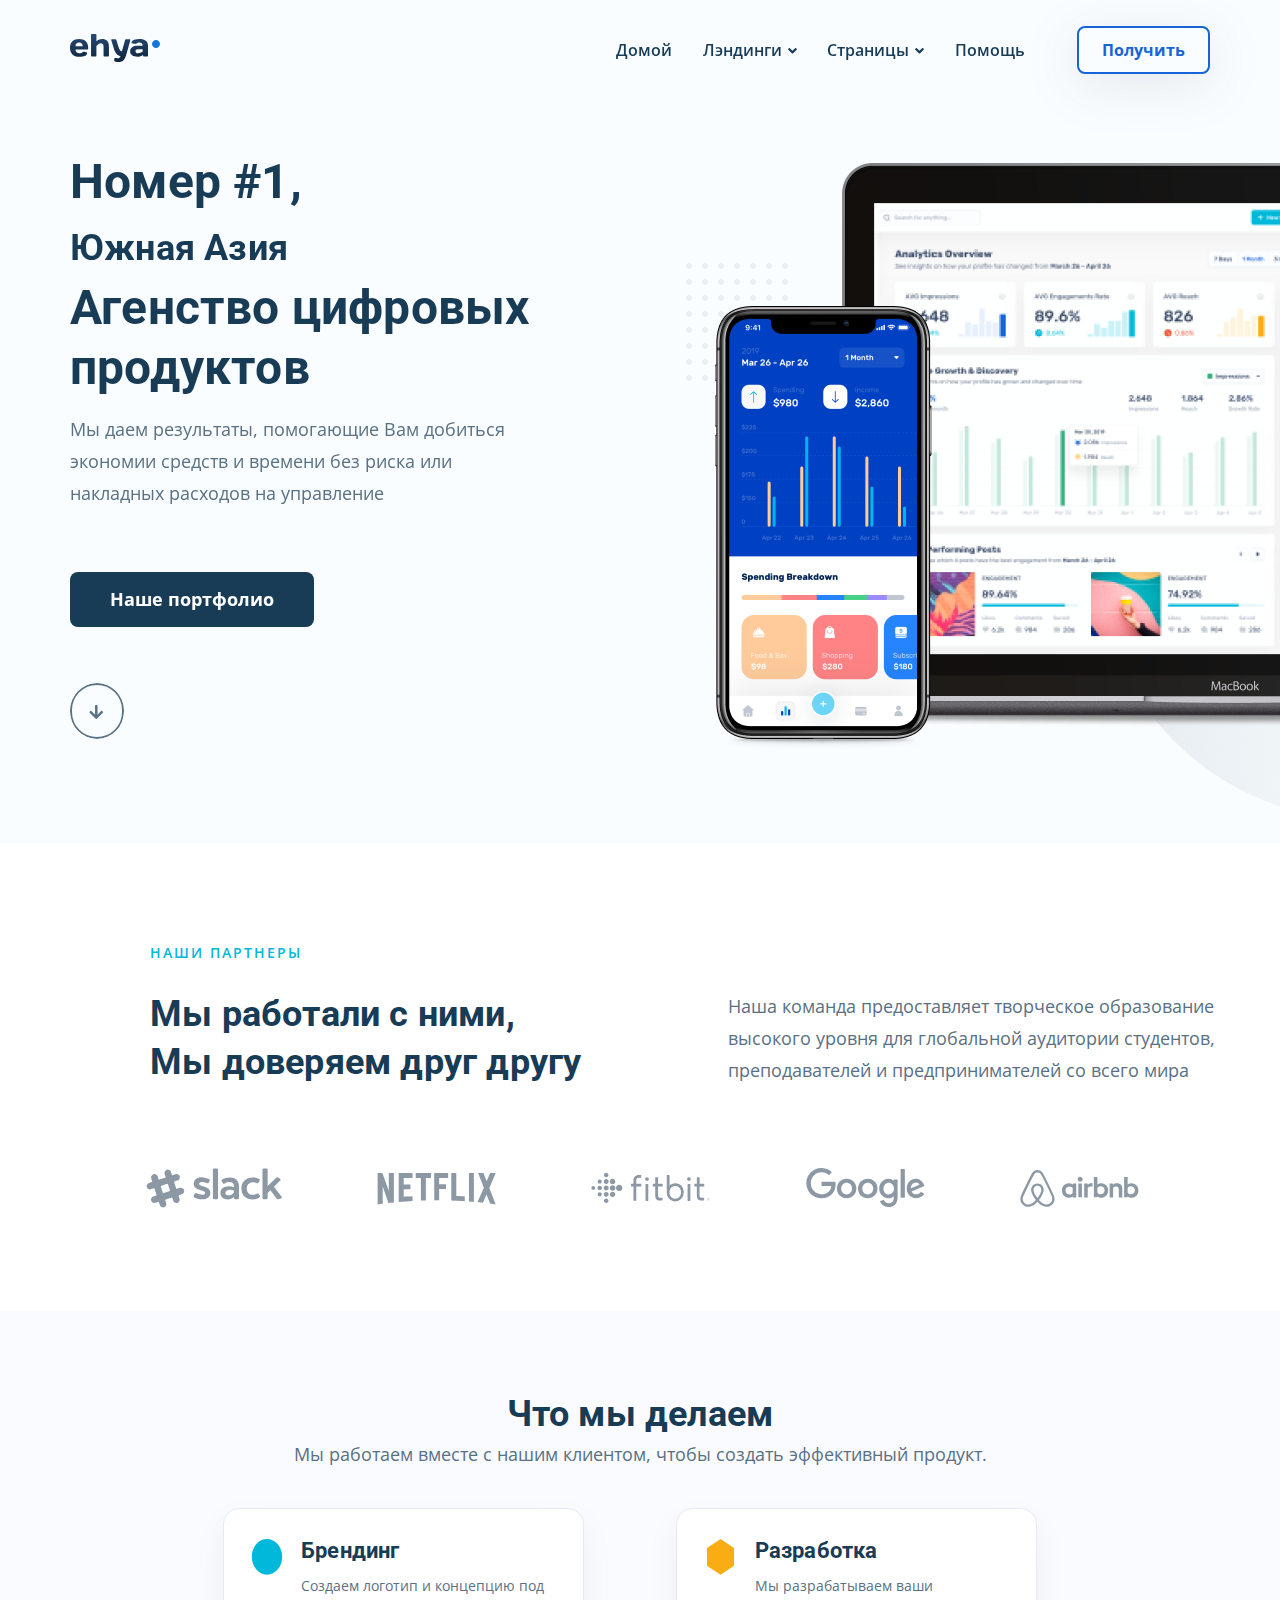
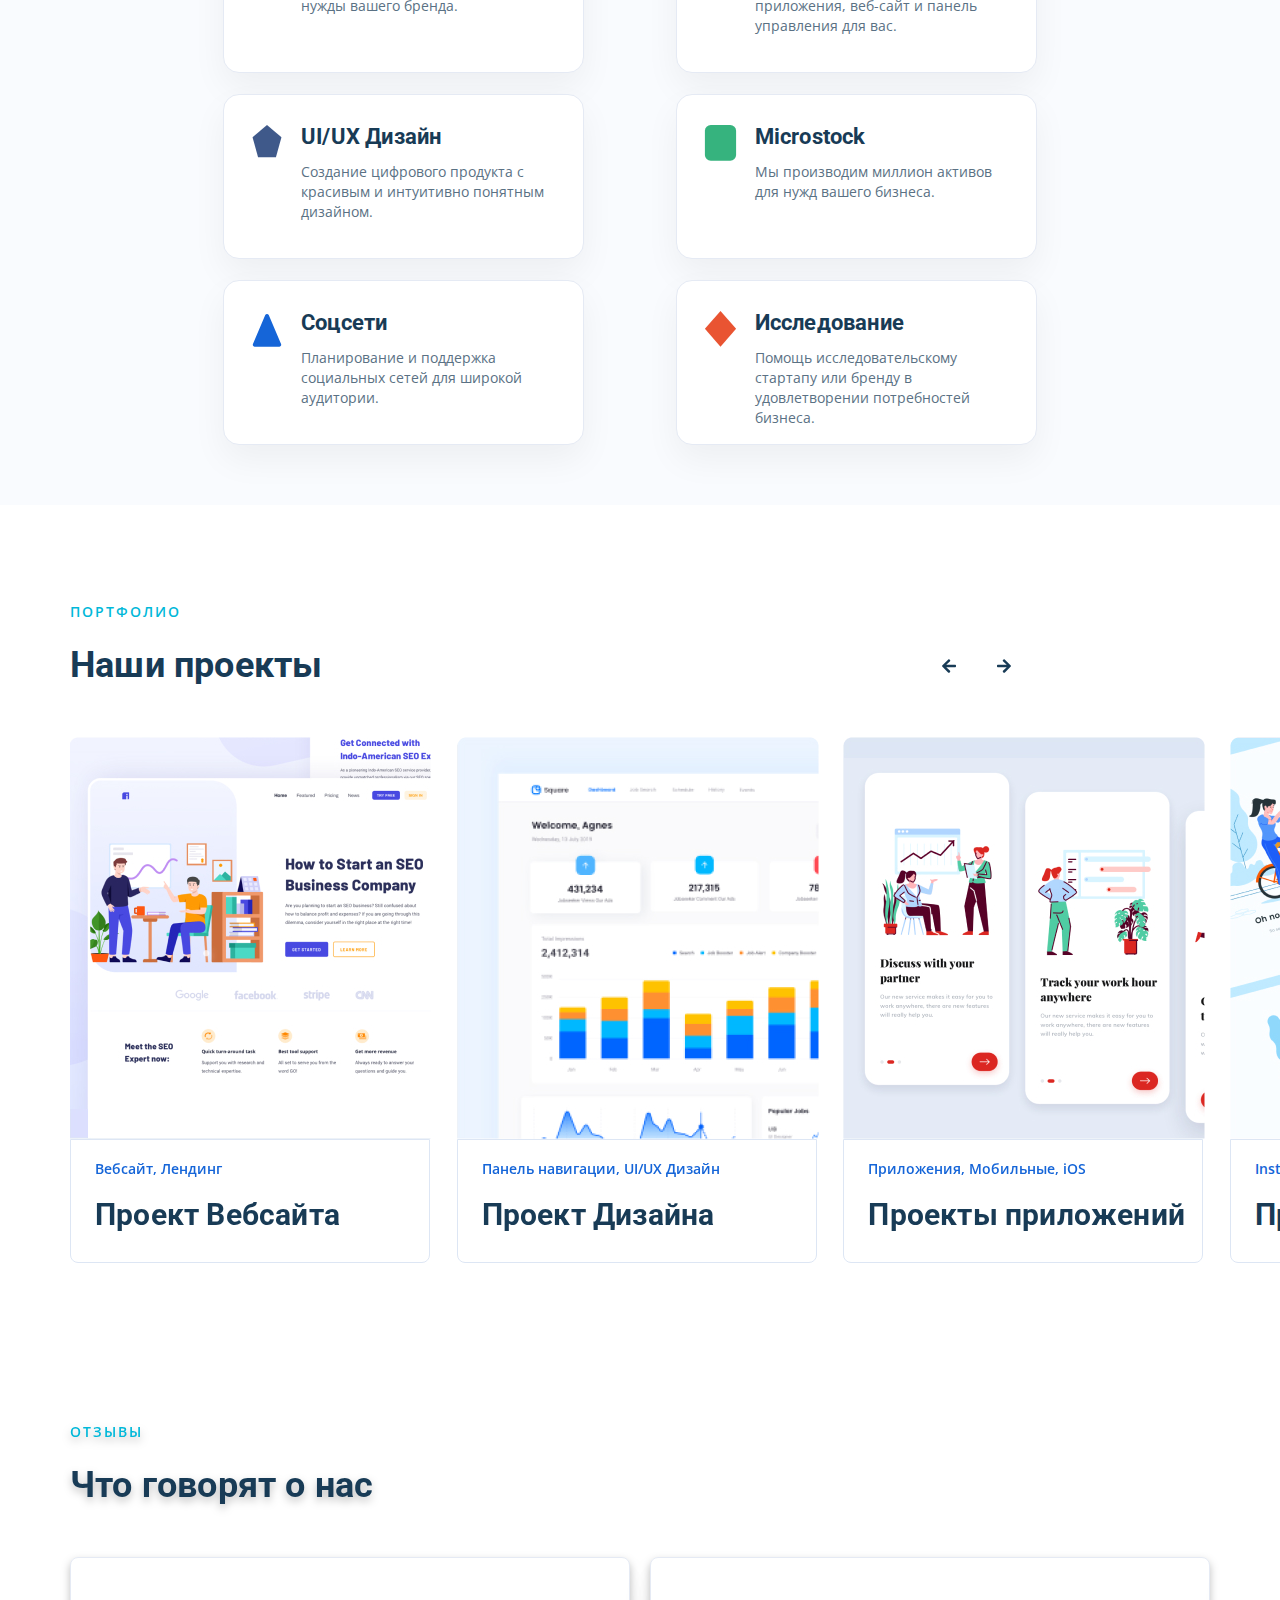
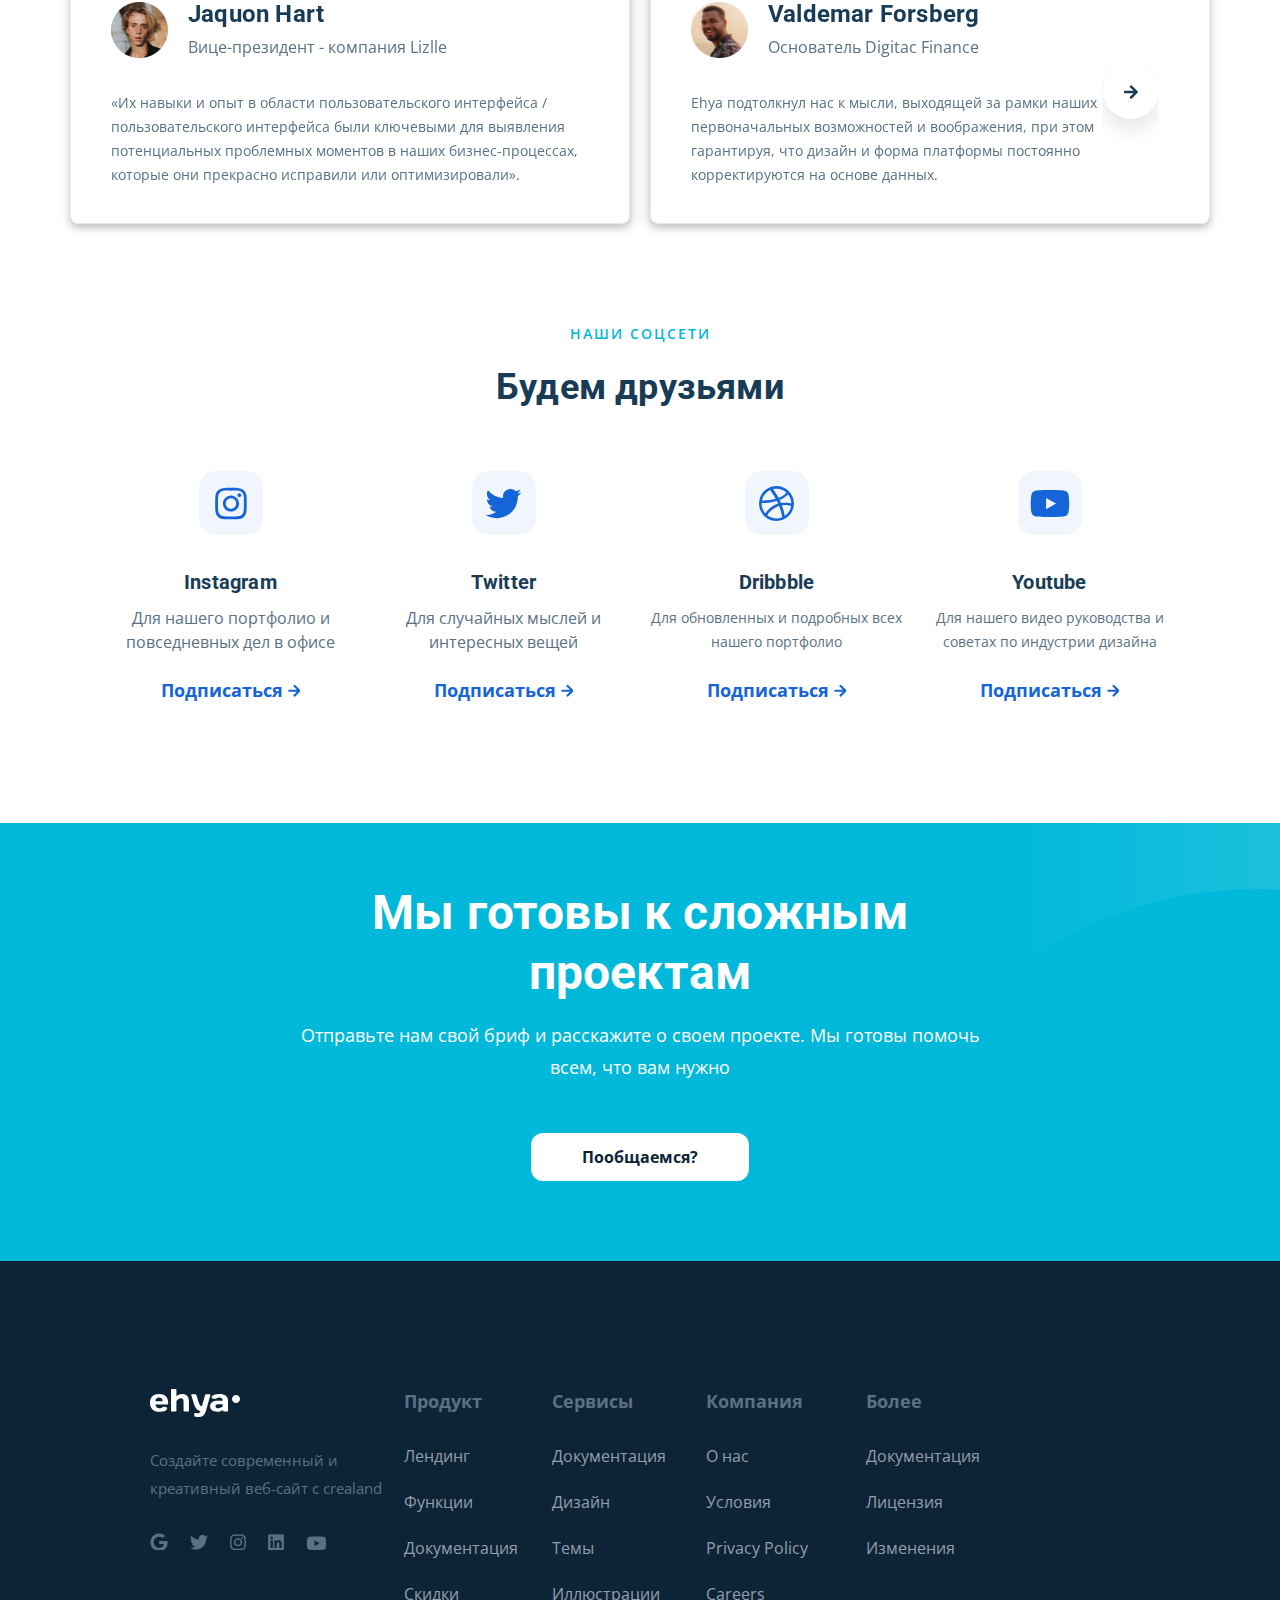
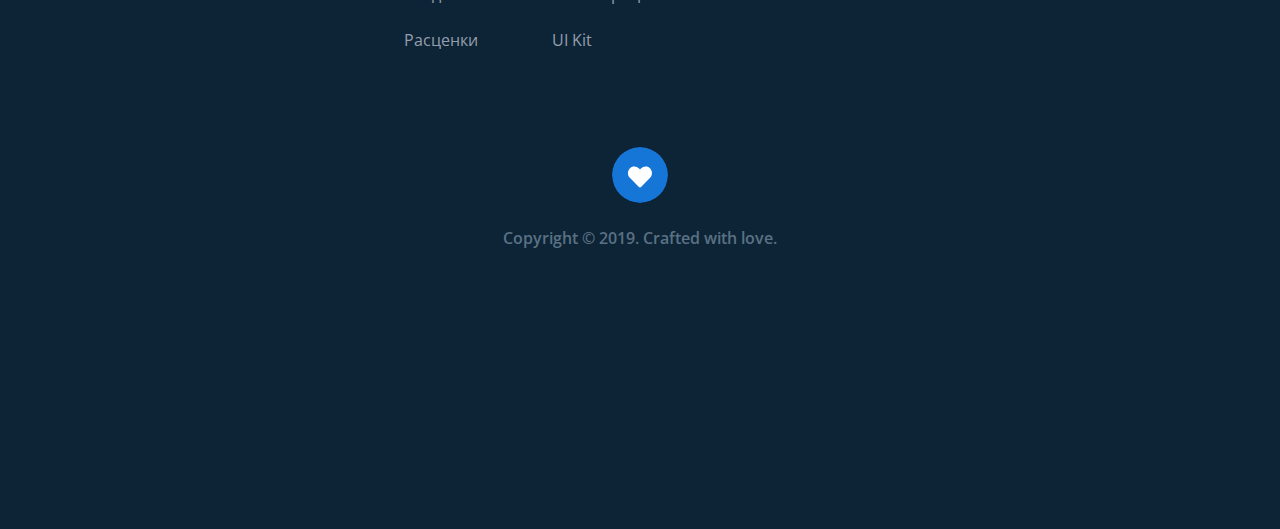
==== commit c1d0f650: "fix: adaptive in progress" ====
--- a/index.html
+++ b/index.html
@@ -104,7 +104,7 @@
             <button class="hero-description__button" type="submit">
               Наше портфолио
             </button>
-            <a href="#" class="hero-description__down"
+            <a href="#partners" class="hero-description__down"
               ><img src="img/down-image.svg" alt="" class="down-image"
             /></a>
           </div>
@@ -166,7 +166,7 @@
     <!-- /.modal -->
     <section class="partners">
       <div class="container">
-        <h4 class="partners-title">Наши партнеры</h4>
+        <h4 class="partners-title" id="partners">Наши партнеры</h4>
         <div class="partners-wrapper">
           <div class="partners-info">
             <div class="partners-info__name">
@@ -349,8 +349,9 @@
       <div class="container">
         <h4 class="portfolio-title">портфолио</h4>
         <h3 class="portfolio-name">Наши проекты</h3>
-        <div class="swiper-container portfolio-slider">
-          <div class="swiper-wrapper portfolio-wrapper">
+
+        <div class="portfolio-slider swiper-container">
+          <div class="portfolio-wrapper swiper-wrapper">
             <div class="portfolio-card swiper-slide">
               <img
                 src="img/project-1.jpg"
@@ -415,6 +416,357 @@
       </div>
     </section>
     <!-- /.portfolio -->
+    <section class="feedback">
+      <div class="container">
+        <h4 class="feedback-title">Отзывы</h4>
+        <h3 class="feedback-name">Что говорят о нас</h3>
+        <div class="feedback-slider swiper-container">
+          <div class="feedback-wrapper swiper-wrapper">
+            <div class="feedback-card swiper-slide">
+              <div class="feedback-card-info feedback-info">
+                <img
+                  src="img/feedback-photo-1.jpg"
+                  alt="photo: feedback-photo-1"
+                  class="feedback-info__image"
+                />
+                <div class="feedback-card-text feedback-text">
+                  <h3 class="feedback-text__title">Jaquon Hart</h3>
+                  <span class="feedback-text__subtitle"
+                    >Вице-президент - компания Lizlle</span
+                  >
+                </div>
+              </div>
+              <div class="feedback-card-description">
+                «Их навыки и опыт в области пользовательского интерфейса /
+                пользовательского интерфейса были ключевыми для выявления
+                потенциальных проблемных моментов в наших бизнес-процессах,
+                которые они прекрасно исправили или оптимизировали».
+              </div>
+            </div>
+            <!-- /.feedback-card -->
+            <div class="feedback-card swiper-slide">
+              <div class="feedback-card-info feedback-info">
+                <img
+                  src="img/feedback-photo-2.jpg"
+                  alt="photo: feedback-photo-2"
+                  class="feedback-info__image"
+                />
+                <div class="feedback-card-text feedback-text">
+                  <h3 class="feedback-text__title">Valdemar Forsberg</h3>
+                  <span class="feedback-text__subtitle"
+                    >Основатель Digitac Finance</span
+                  >
+                </div>
+              </div>
+              <div class="feedback-card-description">
+                Ehya подтолкнул нас к мысли, выходящей за рамки наших
+                первоначальных возможностей и воображения, при этом гарантируя,
+                что дизайн и форма платформы постоянно корректируются на основе
+                данных.
+              </div>
+            </div>
+            <!-- /.feedback-card -->
+          </div>
+          <!-- /.feedback-wrapper -->
+          <button
+            class="feedback-slider__button feedback-slider__button--next"
+          ></button>
+        </div>
+        <!-- /.feedback-container -->
+      </div>
+    </section>
+    <!-- /.feedback -->
+    <section class="social-media">
+      <div class="social-media-container">
+        <h4 class="social-media-title">Наши соцсети</h4>
+        <h3 class="social-media-name">Будем друзьями</h3>
+        <div class="social-media-wrapper">
+          <div class="social-media-card social-card">
+            <a
+              href="https://www.instagram.com/?hl=ru"
+              target="_blank"
+              rel="nofollow noopener"
+              class="social-card__link"
+              ><img
+                src="img/instagram.svg"
+                alt="icon: instagram"
+                class="social-card__icon"
+            /></a>
+            <h3 class="social-card__title">Instagram</h3>
+            <p class="social-card__info">
+              Для нашего портфолио и повседневных дел в офисе
+            </p>
+            <a
+              href="https://www.instagram.com/?hl=ru"
+              target="_blank"
+              rel="nofollow noopener"
+              class="social-card-subscribe"
+              >Подписаться
+              <img
+                src="img/subscribe-icon.svg"
+                alt="icon: subscribe-icon"
+                class="social-card-subscribe__icon"
+              />
+            </a>
+          </div>
+          <!-- /.social-media-card -->
+          <div class="social-media-card social-card">
+            <a
+              href="https://twitter.com/?lang=ru"
+              target="_blank"
+              rel="nofollow noopener"
+              class="social-card__link"
+              ><img
+                src="img/twitter.svg"
+                alt="icon: twitter"
+                class="social-card__icon"
+            /></a>
+            <h3 class="social-card__title">Twitter</h3>
+            <p class="social-card__info">
+              Для случайных мыслей и интересных вещей
+            </p>
+            <a
+              href="https://twitter.com/?lang=ru"
+              target="_blank"
+              rel="nofollow noopener"
+              class="social-card-subscribe"
+              >Подписаться
+              <img
+                src="img/subscribe-icon.svg"
+                alt="icon: subscribe-icon"
+                class="social-card-subscribe__icon"
+              />
+            </a>
+          </div>
+          <!-- /.social-media-card -->
+          <div class="social-media-card social-card">
+            <a
+              href="https://dribbble.com/"
+              target="_blank"
+              rel="nofollow noopener"
+              class="social-card__link"
+              ><img
+                src="img/dribbble.svg"
+                alt="icon: dribbble"
+                class="social-card__icon"
+            /></a>
+            <h3 class="social-card__title">Dribbble</h3>
+            <p class="social-card__info social-card__info--little">
+              Для обновленных и подробных всех нашего портфолио
+            </p>
+            <a
+              href="https://dribbble.com/"
+              target="_blank"
+              rel="nofollow noopener"
+              class="social-card-subscribe"
+              >Подписаться
+              <img
+                src="img/subscribe-icon.svg"
+                alt="icon: subscribe-icon"
+                class="social-card-subscribe__icon"
+              />
+            </a>
+          </div>
+          <!-- /.social-media-card -->
+          <div class="social-media-card social-card">
+            <a
+              href="https://www.youtube.com/?gl=RU&hl=ru"
+              target="_blank"
+              rel="nofollow noopener"
+              class="social-card__link"
+              ><img
+                src="img/youtube.svg"
+                alt="icon: youtube"
+                class="social-card__icon"
+            /></a>
+            <h3 class="social-card__title">Youtube</h3>
+            <p class="social-card__info social-card__info--little">
+              Для нашего видео руководства и советах по индустрии дизайна
+            </p>
+            <a
+              href="https://www.youtube.com/?gl=RU&hl=ru"
+              target="_blank"
+              rel="nofollow noopener"
+              class="social-card-subscribe"
+              >Подписаться
+              <img
+                src="img/subscribe-icon.svg"
+                alt="icon: subscribe-icon"
+                class="social-card-subscribe__icon"
+              />
+            </a>
+          </div>
+          <!-- /.social-media-card -->
+        </div>
+        <!-- /.social-media-wrapper -->
+      </div>
+      <!-- /.social-media-container -->
+    </section>
+    <!-- /.social-media -->
+    <section class="cta">
+      <div class="cta-container">
+        <h2 class="cta-title">Мы готовы к сложным проектам</h2>
+        <h3 class="cta-info">
+          Отправьте нам свой бриф и расскажите о своем проекте. Мы готовы помочь
+          всем, что вам нужно
+        </h3>
+        <button class="cta-button" data-toggle="modal" type="submit">
+          Пообщаемся?
+        </button>
+        <!-- <img src="img/oval.svg" alt="icon: oval" class="cta-oval"> -->
+      </div>
+    </section>
+    <!-- /.cta -->
+    <footer class="footer">
+      <div class="footer-container">
+        <div class="footer-wrapper">
+          <div class="footer-main">
+            <a href="index.html" class="footer-main__link"
+              ><img
+                src="img/footer-logo.svg"
+                alt="icon: footer-logo"
+                class="footer-main__logo"
+            /></a>
+            <p class="footer-main__text">
+              Создайте современный и креативный веб-сайт с crealand
+            </p>
+            <div class="footer-main-icons">
+              <a
+                href="https://www.google.ru/"
+                class="footer-main-icons__link"
+                target="_blank"
+                rel="nofollow noopener"
+                ><img
+                  src="img/google.png"
+                  alt="icon: google"
+                  class="footer-main-icons__icon"
+              /></a>
+              <a
+                href="https://twitter.com/?lang=ru"
+                class="footer-main-icons__link"
+                target="_blank"
+                rel="nofollow noopener"
+                ><img
+                  src="img/twitter.png"
+                  alt="icon: twitter"
+                  class="footer-main-icons__icon"
+              /></a>
+              <a
+                href="https://www.instagram.com/?hl=ru"
+                class="footer-main-icons__link"
+                target="_blank"
+                rel="nofollow noopener"
+                ><img
+                  src="img/instagram.png"
+                  alt="icon: instagram"
+                  class="footer-main-icons__icon"
+              /></a>
+              <a
+                href="https://ru.linkedin.com/"
+                class="footer-main-icons__link"
+                target="_blank"
+                rel="nofollow noopener"
+                ><img
+                  src="img/linkedin.png"
+                  alt="icon: linkedin"
+                  class="footer-main-icons__icon"
+              /></a>
+              <a
+                href="https://www.youtube.com/?gl=RU&hl=ru"
+                class="footer-main-icons__link"
+                target="_blank"
+                rel="nofollow noopener"
+                ><img
+                  src="img/youtube.png"
+                  alt="icon: youtube"
+                  class="footer-main-icons__icon"
+              /></a>
+            </div>
+          </div>
+          <div class="footer-product footer-block">
+            <div class="footer-product__title">Продукт</div>
+            <ul class="footer-product__items">
+              <li class="footer-product__item">
+                <a href="#" class="footer-product__link">Лендинг</a>
+              </li>
+              <li class="footer-product__item">
+                <a href="#" class="footer-product__link">Функции</a>
+              </li>
+              <li class="footer-product__item">
+                <a href="#" class="footer-product__link">Документация</a>
+              </li>
+              <li class="footer-product__item">
+                <a href="#" class="footer-product__link">Скидки</a>
+              </li>
+              <li class="footer-product__item">
+                <a href="#" class="footer-product__link">Расценки</a>
+              </li>
+            </ul>
+          </div>
+          <div class="footer-services footer-product footer-block">
+            <div class="footer-product__title">Сервисы</div>
+            <ul class="footer-product__items">
+              <li class="footer-product__item">
+                <a href="#" class="footer-product__link">Документация</a>
+              </li>
+              <li class="footer-product__item">
+                <a href="#" class="footer-product__link">Дизайн</a>
+              </li>
+              <li class="footer-product__item">
+                <a href="#" class="footer-product__link">Темы</a>
+              </li>
+              <li class="footer-product__item">
+                <a href="#" class="footer-product__link">Иллюстрации</a>
+              </li>
+              <li class="footer-product__item">
+                <a href="#" class="footer-product__link">UI Kit</a>
+              </li>
+            </ul>
+          </div>
+          <div class="footer-company footer-product footer-block">
+            <div class="footer-product__title">Компания</div>
+            <ul class="footer-product__items">
+              <li class="footer-product__item">
+                <a href="#" class="footer-product__link">О нас</a>
+              </li>
+              <li class="footer-product__item">
+                <a href="#" class="footer-product__link">Условия</a>
+              </li>
+              <li class="footer-product__item">
+                <a href="#" class="footer-product__link">Privacy Policy </a>
+              </li>
+              <li class="footer-product__item">
+                <a href="#" class="footer-product__link">Careers</a>
+              </li>
+            </ul>
+          </div>
+          <div class="footer-more footer-product footer-block">
+            <div class="footer-product__title">Более</div>
+            <ul class="footer-product__items">
+              <li class="footer-product__item">
+                <a href="#" class="footer-product__link">Документация</a>
+              </li>
+              <li class="footer-product__item">
+                <a href="#" class="footer-product__link">Лицензия</a>
+              </li>
+              <li class="footer-product__item">
+                <a href="#" class="footer-product__link">Изменения</a>
+              </li>
+            </ul>
+          </div>
+        </div>
+        <!-- ./footer-wrapper -->
+        <div class="footer-heart-link">
+          <a href="#" class="footer-link"
+            ><img src="img/heart.svg" alt="icon: heart" class="footer-icon"
+          /></a>
+          <span class="footer-copyright"
+            >Copyright © 2019. Crafted with love.</span
+          >
+        </div>
+      </div>
+    </footer>
+    <!-- /.footer -->
     <script src="js/jquery-3.6.0.min.js"></script>
     <script src="js/swiper-bundle.min.js"></script>
     <script src="js/jquery.validate.min.js"></script>
--- a/css/style.css
+++ b/css/style.css
@@ -1,2 +1,2349 @@
-*{box-sizing:border-box}.container{max-width:1140px;margin:auto}h1,h2,h3{margin:0;padding:0;font-family:'Roboto', sans-serif}p{font-family:'Open Sans', sans-serif}/*! normalize.css v8.0.1 | MIT License | github.com/necolas/normalize.css */html{line-height:1.15;-webkit-text-size-adjust:100%}body{margin:0}main{display:block}h1{font-size:2em;margin:0.67em 0}hr{box-sizing:content-box;height:0;overflow:visible}pre{font-family:monospace, monospace;font-size:1em}a{background-color:transparent}abbr[title]{border-bottom:none;text-decoration:underline;text-decoration:underline dotted}b,strong{font-weight:bolder}code,kbd,samp{font-family:monospace, monospace;font-size:1em}small{font-size:80%}sub,sup{font-size:75%;line-height:0;position:relative;vertical-align:baseline}sub{bottom:-0.25em}sup{top:-0.5em}img{border-style:none}button,input,optgroup,select,textarea{font-family:inherit;font-size:100%;line-height:1.15;margin:0}button,input{overflow:visible}button,select{text-transform:none}button,[type="button"],[type="reset"],[type="submit"]{-webkit-appearance:button}button::-moz-focus-inner,[type="button"]::-moz-focus-inner,[type="reset"]::-moz-focus-inner,[type="submit"]::-moz-focus-inner{border-style:none;padding:0}button:-moz-focusring,[type="button"]:-moz-focusring,[type="reset"]:-moz-focusring,[type="submit"]:-moz-focusring{outline:1px dotted ButtonText}fieldset{padding:0.35em 0.75em 0.625em}legend{box-sizing:border-box;color:inherit;display:table;max-width:100%;padding:0;white-space:normal}progress{vertical-align:baseline}textarea{overflow:auto}[type="checkbox"],[type="radio"]{box-sizing:border-box;padding:0}[type="number"]::-webkit-inner-spin-button,[type="number"]::-webkit-outer-spin-button{height:auto}[type="search"]{-webkit-appearance:textfield;outline-offset:-2px}[type="search"]::-webkit-search-decoration{-webkit-appearance:none}::-webkit-file-upload-button{-webkit-appearance:button;font:inherit}details{display:block}summary{display:list-item}template{display:none}[hidden]{display:none}.navbar{background-color:#FAFDFF}.navbar-block{padding:26px 0;display:flex;justify-content:space-between;align-items:center}.navbar-navigation{width:594px;height:48px;display:flex;justify-content:space-between;align-items:center}.navbar-menu{padding-right:6px;width:415px;list-style:none;display:flex;padding-left:0;justify-content:space-between}.navbar-menu__item{display:flex;align-items:center}.navbar-menu__item--dropdown{position:relative;display:inline-block}.navbar-menu__icon{margin-left:6px}.navbar-menu__link{font-family:Open Sans;font-style:normal;font-weight:600;font-size:16px;line-height:22px;color:#183B56;text-decoration:none;display:flex;align-items:center}.navbar-button{padding:11px 23px;font-family:Open Sans;font-style:normal;font-weight:bold;font-size:16px;line-height:22px;color:#1565D8;filter:drop-shadow(0px 10px 25px rgba(21,37,72,0.1));border:2px solid #1565D8;border-radius:8px;background-color:#FAFDFF;cursor:pointer;outline:none}.logo__image{width:90px;height:28px}.dropdown-content{display:none;position:absolute;top:20px;right:0}.dropdown-content__link{text-decoration:none;display:block;color:#183B56;font-family:Open Sans;font-style:normal;font-weight:600;font-size:14px;line-height:22px}.menu-button-navbar{display:none}h1,h2,p{margin:0}.hero{background:url("../img/hero-pictures.png");background-color:#FAFDFF;background-repeat:no-repeat;background-position:686px 63px;padding-top:52px;padding-bottom:104px}.hero-wrapper{position:relative}.hero-description__text{width:499px}.hero-description__title{font-family:Roboto;font-style:normal;font-weight:bold;font-size:48px;line-height:60px;letter-spacing:0.2px;color:#183B56;margin-bottom:6px}.hero-description__desc{width:457px;font-family:Open Sans;font-style:normal;font-weight:normal;font-size:18px;line-height:32px;color:#5A7184;margin-bottom:63px;overflow:hidden}.hero-description__button{padding:15px 40px;font-family:Open Sans;font-style:normal;font-weight:bold;font-size:18px;line-height:25px;color:#FFFFFF;background:#183B56;border-radius:8px;margin-bottom:56px;cursor:pointer;border:none;outline:none;overflow:hidden;text-overflow:ellipsis;white-space:nowrap}.hero-description__down{width:54px;height:56px;border-radius:50%;object-fit:cover}.asia-title{display:block;font-family:Roboto;font-style:normal;font-weight:bold;font-size:36px;line-height:60px;letter-spacing:0.2px;color:#183B56}.agency-title{font-family:Roboto;font-style:normal;font-weight:bold;font-size:48px;line-height:60px;letter-spacing:0.2px;color:#183B56;display:block;margin-bottom:15px}.down-image{display:block;border-radius:50%}.modal__overlay{position:fixed;left:0;right:0;top:0;bottom:0;background-color:rgba(0,143,223,0.39);z-index:100;visibility:hidden;opacity:0;transition:opacity 0.2s}.modal__overlay--visible{visibility:visible;opacity:1}.modal__dialog{position:fixed;top:50%;left:50%;max-width:478px;padding:33px 70px;background-color:#1565D8;transform:translate(-50%, -50%);color:white;border-radius:8px;z-index:101;visibility:hidden;opacity:0;transition:opacity 0.2s}.modal__dialog--visible{visibility:visible;opacity:1}.modal__close{position:absolute;right:18px;top:17px;text-decoration:none;cursor:pointer}.modal__title{font-family:Roboto;font-style:normal;font-weight:bold;font-size:18px;line-height:23px;text-transform:uppercase;margin-bottom:25px;text-align:center}.modal__input{width:100%;margin-top:15px;font-size:14px;font-family:Roboto;font-style:normal;font-weight:normal;color:#183B56;outline:none;background-color:#fff;border-radius:4px;border:none;padding:0 23px;height:50px}.modal__input:first-child{margin-top:0}.modal__message{font-size:14px;font-family:Roboto;font-style:normal;font-weight:normal;width:100%;max-height:123px;margin-top:15px;color:#183B56;resize:none;outline:none;margin-bottom:2px;background-color:#fff;border-radius:4px;padding:18px 23px;border:none}.modal__infoButton{margin-top:15px}.modal__button{font-family:Roboto;min-width:160px;padding:18px;font-style:normal;font-weight:bold;font-size:12px;line-height:15px;color:white;background-color:#183B56;border-radius:4px;border:none;outline:none;cursor:pointer}.modal__info{font-family:Roboto;font-style:normal;font-weight:bold;font-size:12px;line-height:15px;color:#fff}.modal__infoButton{display:flex;justify-content:space-between;align-items:center;width:100%}.modal__form #name-error{top:114px;right:80px}.modal__form #phone-error{top:177px;right:80px}.modal__form #email-error{top:242px;right:80px}.form label.invalid{position:absolute;font-size:13px;color:tomato;font-weight:bold}h4{margin:0;padding:0}.partners{padding:100px 218px 99px 150px}.partners-title{font-family:Open Sans;font-style:normal;font-weight:600;font-size:14px;line-height:19px;letter-spacing:2px;text-transform:uppercase;color:#00B8D9;margin-bottom:28px}.partners-info{width:1092px;display:flex;align-items:center;justify-content:space-between;margin-bottom:82px}.partners-info__name{max-width:433px;font-family:Roboto;font-style:normal;font-weight:bold;font-size:36px;line-height:48px;letter-spacing:0.2px;color:#183B56;overflow:hidden}.partners-info__about{width:514px;font-family:Open Sans;font-style:normal;font-weight:normal;font-size:18px;line-height:32px;color:#5A7184;overflow-y:auto}.partners-icons{width:1089px;display:flex;align-items:center;justify-content:space-around;margin-left:-52px}.whatWeDo{padding:79px 150px 136px 150px;background-color:#F9FBFE}.whatWeDo-cards{display:flex;flex-wrap:wrap;justify-content:space-between;align-items:center}.whatWeDo-cards__item{padding:25px 24px;width:361px;height:165px;background:#FFFFFF;border:1px solid #E5EAF4;box-shadow:0px 15px 35px rgba(0,0,0,0.05);border-radius:16px;display:flex;margin-bottom:21px}.whatWeDo-cards__icon{display:block;width:40px;height:46px;margin-right:15px}.whatWeDo-cards-info__title{max-width:258px;font-family:Roboto;font-style:normal;font-weight:bold;font-size:22px;line-height:33px;letter-spacing:0.2px;color:#183B56;margin-bottom:9px;overflow:hidden;text-overflow:ellipsis;white-space:nowrap}.whatWeDo-cards-info__text{font-family:Open Sans;font-style:normal;font-weight:normal;font-size:14px;line-height:20px;color:#5A7184}.whatWeDo-title{font-family:Roboto;font-style:normal;font-weight:bold;font-size:36px;line-height:48px;letter-spacing:0.2px;color:#183B56;margin-right:120px;overflow:hidden;text-overflow:ellipsis;white-space:nowrap}.whatWeDo-text{font-family:Open Sans;font-style:normal;font-weight:normal;font-size:18px;line-height:32px;color:#5A7184;overflow:hidden;text-overflow:ellipsis}.whatWeDo-description{display:flex;align-items:center;margin-bottom:38px}.portfolio{position:relative;padding-bottom:30px}.portfolio-wrapper{width:100%;overflow:hidden;z-index:1}.portfolio-slider{width:100vw;height:600px;position:static;overflow:hidden;z-index:1;margin:0}.portfolio-slider__button{position:absolute;top:37px;right:303px;z-index:99;width:56px;height:56px;border:none;background-color:transparent;cursor:pointer;background-repeat:no-repeat;background-position:center;background-color:transparent;outline:none}.portfolio-slider__button--prev{background-image:url(../img/button-prev.svg)}.portfolio-slider__button--next{background-image:url(../img/button-next.svg);right:248px}.portfolio-title{font-family:Open Sans;font-style:normal;font-weight:600;font-size:14px;line-height:19px;letter-spacing:2px;text-transform:uppercase;color:#00B8D9;margin-bottom:20px}.portfolio-name{font-family:Roboto;font-style:normal;font-weight:bold;font-size:36px;line-height:48px;letter-spacing:0.2px;color:#183B56;margin-bottom:48px}.portfolio-card{width:360px;height:524px}.portfolio-card__image{display:block}.portfolio-info{width:360px;height:124px;padding:24px 0 24px 24px;background:#FFFFFF;border:1px solid #DDE6F4;border-radius:0px 0px 8px 8px}.portfolio-info__landing{font-family:Open Sans;font-style:normal;font-weight:600;font-size:14px;line-height:20px;color:#1565D8;margin-bottom:16px}.portfolio-info__project{font-family:Roboto;font-style:normal;font-weight:bold;font-size:30px;line-height:40px;letter-spacing:0.2px;color:#183B56}.hero-thankyou{background-color:#FAFDFF;background:none}@media (min-width: 1450px){.hero{background-position:1000px 63px}}@media (max-width: 1400px){.whatWeDo-description{flex-direction:column;align-items:center}.whatWeDo-title{margin-right:0}.whatWeDo-cards{justify-content:space-evenly}}@media (max-width: 1250px){.partners-info{max-width:1000px}}@media (min-width: 1015px) and (max-width: 1400px){.whatWeDo-cards__item:nth-child(-n+6){margin-right:20px}}@media (max-width: 1200px){.container{max-width:960px}.partners{padding:100px 0 1px 0}.partners-info{width:100%;flex-direction:column;margin-bottom:20px}.partners-info__about{width:777px}.partners-info__name{margin-bottom:15px}.partners-icons{width:100%;flex-wrap:wrap;justify-content:space-between;margin:auto}.partners-icons-link{flex-basis:21%;width:150px;margin-bottom:15px}}@media (max-width: 1024px){.hero{background-position:580px 63px}.whatWeDo-cards__item{min-width:280px}.whatWeDo-text{min-width:350px;text-align:center}}@media (max-width: 992px){.container{max-width:700px}.hero{background-position:560px 63px}.hero-description__title{font-size:35px}.hero-description__desc{font-size:15px;width:100%}.hero-description__text{width:350px}.navbar-navigation{justify-content:space-evenly}.asia-title{font-size:26px}.agency-title{font-size:35px}.modal__infoButton{flex-wrap:wrap;width:100%}.modal__info{order:1;margin-bottom:10px}.modal__button{order:2;width:100%}.partners-title{text-align:center}.partners-info__about{width:600px}}@media (max-width: 820px){.hero{background-position:480px 63px;background-size:contain}}@media (max-width: 767px){.container{width:87.5%}body{padding-top:78px}.navbar--mobile-fixed{position:fixed;left:0;top:0;right:0;z-index:99}.navbar-navigation{display:none;position:fixed;left:0;right:0;bottom:0;top:80px;background-color:#3a639f;width:100%;height:100%;text-align:center;overflow-y:scroll}.navbar-navigation--visible{display:block}.navbar-menu{margin:0;flex-direction:column;align-items:center;width:100%;padding-top:50px;padding-bottom:20px}.navbar-menu__link{color:#FAFDFF;font-size:26px}.navbar-menu__item{margin-bottom:30px}.navbar-menu__icon{display:none}.hero{background:url("../img/hero-pictures.png");background-repeat:no-repeat;background-position:224px 463px;background-size:750px;min-height:1080px}.hero-thankyou{background-color:#FAFDFF;background:none}.hero-description{text-align:center;width:100%}.hero-description__title{font-size:40px}.hero-description__text{width:100%;text-align:center}.hero-description__desc{margin:auto;max-width:500px;margin-bottom:30px}.hero-description__down{position:absolute;bottom:-544px;left:48%}.menu-button{display:flex;width:18px;height:19px;padding:0;align-items:center;justify-content:space-between;flex-direction:column;border:none;background-color:#fff;cursor:pointer}.menu-button__line{width:24px;height:3px;background-color:#183B56}.agency-title{font-size:30px}.modal__input{font-size:12px}.modal__message{font-size:12px}.partners-info__name{font-size:30px;text-align:center}.partners-info__name-first{display:block}.partners-info__about{font-size:16px;width:550px;text-align:center}.partners-icons-link{flex-basis:21%}.partners-link{width:108px;height:31px}.whatWeDo-title{font-size:32px}.whatWeDo-text{font-size:16px}}@media (max-width: 576px){.hero{background-position:120px 497px;background-size:630px;padding-bottom:20px}.hero-description__title{font-size:35px}.hero-description__desc{max-width:420px}.hero-description__down{left:46%;bottom:-474px}.asia-title{font-size:22px}.agency-title{font-size:28px}.partners-info__name{font-size:28px}.partners-info__about{font-size:13px;width:400px}.partners-icons{width:300px}.card-1{order:1}.card-2{order:2}.card-3{order:5}.card-4{order:3}.card-5{order:4}.card-6{order:6;padding-bottom:5px}.card-6 h3{margin-top:-7px}.whatWeDo{padding:68px 0}.whatWeDo-title{font-size:28px;line-height:36px;margin-bottom:16px}.whatWeDo-text{font-size:16px;line-height:28px;min-width:280px;margin-bottom:-32px}.whatWeDo-cards__item{width:280px;min-height:197px;padding:19px 16px 13px 24px;margin-bottom:7px;flex-direction:column}.whatWeDo-cards__icon{width:40px;height:42px;margin-bottom:20px}.whatWeDo-cards-info__title{margin-bottom:7px;font-size:20px;line-height:24px}}@media (min-width: 320px) and (max-width: 480px){body{padding-top:63px}.container{max-width:280px}.navbar-block{padding:16px 0;justify-content:space-between}.navbar-navigation{top:61px;padding-bottom:20px}.navbar-navigation--visible{height:calc(100% - 61px)}.navbar-menu{padding-bottom:20px}.navbar-button{margin:0 auto}.hero{background-position:98px 463px;background-size:530px;min-height:882px;padding:33px 0 30px 0}.hero-thankyou{background-color:#FAFDFF;background:none}.hero-description__title{font-size:30px;line-height:36px}.hero-description__title-block{margin-bottom:-10px}.hero-description__text{text-align:center}.hero-description__down{left:40%;bottom:-390px}.hero-description__desc{font-size:16px;line-height:28px;margin-bottom:19px}.hero-description__button{padding:12px 37px;font-size:16px;line-height:22px}.down-image{width:48px;height:48px}.asia-title{font-size:30px;line-height:36px}.agency-title{font-size:30px;line-height:36px}.partners{padding-top:2px}.partners-info{margin-bottom:-2px}.partners-info__name{width:280px;line-height:30px;margin-bottom:13px}.partners-info__about{width:100%;margin-bottom:24px;line-height:24px}.partners-title{line-height:29px;letter-spacing:2.2px;margin-left:34px;margin-bottom:16px}.partners-icons{width:241px}.partners-icons-link{margin-bottom:26px}.partners-icons-link:last-child{display:none}}@media (width: 320px){.hero{background:url("../img/hero-pictures-mobile.png");background-color:#FAFDFF;background-repeat:no-repeat;background-position:-35px 450px}.hero-description__down{left:40%;bottom:-322px}}@media (max-height: 527px){.modal__dialog--visible{overflow-y:auto;max-height:95vh}.navbar-navigation--visible{overflow-y:auto;padding-bottom:20px}}@media (min-width: 992px){.navbar-button:hover{box-shadow:0 0 12px #00B8D9}.navbar-menu__link:hover{color:#1565D8}.navbar-menu__item--dropdown:hover .dropdown-content{display:block}.dropdown-content__link{position:relative}.dropdown-content__link:after{content:"";position:absolute;bottom:0;left:0;width:0%;height:1px;background-color:#00B8D9;transition:width 0.2s}.dropdown-content__link:hover:after{width:100%}.hero-description__button:hover{box-shadow:0 0 14px #00B8D9}.down-image:hover{background-color:#98cdd6}.modal__button:hover{box-shadow:0 0 16px #00B8D9}.partners-icons-link:hover{box-shadow:0 0 12px #00B8D9}}
+* {
+  -webkit-box-sizing: border-box;
+          box-sizing: border-box;
+}
+
+.container {
+  max-width: 1140px;
+  margin: auto;
+}
+
+h1, h2, h3 {
+  margin: 0;
+  padding: 0;
+  font-family: 'Roboto', sans-serif;
+}
+
+p {
+  font-family: 'Open Sans', sans-serif;
+}
+
+/*! normalize.css v8.0.1 | MIT License | github.com/necolas/normalize.css */
+/* Document
+   ========================================================================== */
+/**
+ * 1. Correct the line height in all browsers.
+ * 2. Prevent adjustments of font size after orientation changes in iOS.
+ */
+html {
+  line-height: 1.15;
+  /* 1 */
+  -webkit-text-size-adjust: 100%;
+  /* 2 */
+}
+
+/* Sections
+   ========================================================================== */
+/**
+ * Remove the margin in all browsers.
+ */
+body {
+  margin: 0;
+}
+
+/**
+ * Render the `main` element consistently in IE.
+ */
+main {
+  display: block;
+}
+
+/**
+ * Correct the font size and margin on `h1` elements within `section` and
+ * `article` contexts in Chrome, Firefox, and Safari.
+ */
+h1 {
+  font-size: 2em;
+  margin: 0.67em 0;
+}
+
+/* Grouping content
+   ========================================================================== */
+/**
+ * 1. Add the correct box sizing in Firefox.
+ * 2. Show the overflow in Edge and IE.
+ */
+hr {
+  -webkit-box-sizing: content-box;
+          box-sizing: content-box;
+  /* 1 */
+  height: 0;
+  /* 1 */
+  overflow: visible;
+  /* 2 */
+}
+
+/**
+ * 1. Correct the inheritance and scaling of font size in all browsers.
+ * 2. Correct the odd `em` font sizing in all browsers.
+ */
+pre {
+  font-family: monospace, monospace;
+  /* 1 */
+  font-size: 1em;
+  /* 2 */
+}
+
+/* Text-level semantics
+   ========================================================================== */
+/**
+ * Remove the gray background on active links in IE 10.
+ */
+a {
+  background-color: transparent;
+}
+
+/**
+ * 1. Remove the bottom border in Chrome 57-
+ * 2. Add the correct text decoration in Chrome, Edge, IE, Opera, and Safari.
+ */
+abbr[title] {
+  border-bottom: none;
+  /* 1 */
+  text-decoration: underline;
+  /* 2 */
+  -webkit-text-decoration: underline dotted;
+          text-decoration: underline dotted;
+  /* 2 */
+}
+
+/**
+ * Add the correct font weight in Chrome, Edge, and Safari.
+ */
+b,
+strong {
+  font-weight: bolder;
+}
+
+/**
+ * 1. Correct the inheritance and scaling of font size in all browsers.
+ * 2. Correct the odd `em` font sizing in all browsers.
+ */
+code,
+kbd,
+samp {
+  font-family: monospace, monospace;
+  /* 1 */
+  font-size: 1em;
+  /* 2 */
+}
+
+/**
+ * Add the correct font size in all browsers.
+ */
+small {
+  font-size: 80%;
+}
+
+/**
+ * Prevent `sub` and `sup` elements from affecting the line height in
+ * all browsers.
+ */
+sub,
+sup {
+  font-size: 75%;
+  line-height: 0;
+  position: relative;
+  vertical-align: baseline;
+}
+
+sub {
+  bottom: -0.25em;
+}
+
+sup {
+  top: -0.5em;
+}
+
+/* Embedded content
+   ========================================================================== */
+/**
+ * Remove the border on images inside links in IE 10.
+ */
+img {
+  border-style: none;
+}
+
+/* Forms
+   ========================================================================== */
+/**
+ * 1. Change the font styles in all browsers.
+ * 2. Remove the margin in Firefox and Safari.
+ */
+button,
+input,
+optgroup,
+select,
+textarea {
+  font-family: inherit;
+  /* 1 */
+  font-size: 100%;
+  /* 1 */
+  line-height: 1.15;
+  /* 1 */
+  margin: 0;
+  /* 2 */
+}
+
+/**
+ * Show the overflow in IE.
+ * 1. Show the overflow in Edge.
+ */
+button,
+input {
+  /* 1 */
+  overflow: visible;
+}
+
+/**
+ * Remove the inheritance of text transform in Edge, Firefox, and IE.
+ * 1. Remove the inheritance of text transform in Firefox.
+ */
+button,
+select {
+  /* 1 */
+  text-transform: none;
+}
+
+/**
+ * Correct the inability to style clickable types in iOS and Safari.
+ */
+button,
+[type="button"],
+[type="reset"],
+[type="submit"] {
+  -webkit-appearance: button;
+}
+
+/**
+ * Remove the inner border and padding in Firefox.
+ */
+button::-moz-focus-inner,
+[type="button"]::-moz-focus-inner,
+[type="reset"]::-moz-focus-inner,
+[type="submit"]::-moz-focus-inner {
+  border-style: none;
+  padding: 0;
+}
+
+/**
+ * Restore the focus styles unset by the previous rule.
+ */
+button:-moz-focusring,
+[type="button"]:-moz-focusring,
+[type="reset"]:-moz-focusring,
+[type="submit"]:-moz-focusring {
+  outline: 1px dotted ButtonText;
+}
+
+/**
+ * Correct the padding in Firefox.
+ */
+fieldset {
+  padding: 0.35em 0.75em 0.625em;
+}
+
+/**
+ * 1. Correct the text wrapping in Edge and IE.
+ * 2. Correct the color inheritance from `fieldset` elements in IE.
+ * 3. Remove the padding so developers are not caught out when they zero out
+ *    `fieldset` elements in all browsers.
+ */
+legend {
+  -webkit-box-sizing: border-box;
+          box-sizing: border-box;
+  /* 1 */
+  color: inherit;
+  /* 2 */
+  display: table;
+  /* 1 */
+  max-width: 100%;
+  /* 1 */
+  padding: 0;
+  /* 3 */
+  white-space: normal;
+  /* 1 */
+}
+
+/**
+ * Add the correct vertical alignment in Chrome, Firefox, and Opera.
+ */
+progress {
+  vertical-align: baseline;
+}
+
+/**
+ * Remove the default vertical scrollbar in IE 10+.
+ */
+textarea {
+  overflow: auto;
+}
+
+/**
+ * 1. Add the correct box sizing in IE 10.
+ * 2. Remove the padding in IE 10.
+ */
+[type="checkbox"],
+[type="radio"] {
+  -webkit-box-sizing: border-box;
+          box-sizing: border-box;
+  /* 1 */
+  padding: 0;
+  /* 2 */
+}
+
+/**
+ * Correct the cursor style of increment and decrement buttons in Chrome.
+ */
+[type="number"]::-webkit-inner-spin-button,
+[type="number"]::-webkit-outer-spin-button {
+  height: auto;
+}
+
+/**
+ * 1. Correct the odd appearance in Chrome and Safari.
+ * 2. Correct the outline style in Safari.
+ */
+[type="search"] {
+  -webkit-appearance: textfield;
+  /* 1 */
+  outline-offset: -2px;
+  /* 2 */
+}
+
+/**
+ * Remove the inner padding in Chrome and Safari on macOS.
+ */
+[type="search"]::-webkit-search-decoration {
+  -webkit-appearance: none;
+}
+
+/**
+ * 1. Correct the inability to style clickable types in iOS and Safari.
+ * 2. Change font properties to `inherit` in Safari.
+ */
+::-webkit-file-upload-button {
+  -webkit-appearance: button;
+  /* 1 */
+  font: inherit;
+  /* 2 */
+}
+
+/* Interactive
+   ========================================================================== */
+/*
+ * Add the correct display in Edge, IE 10+, and Firefox.
+ */
+details {
+  display: block;
+}
+
+/*
+ * Add the correct display in all browsers.
+ */
+summary {
+  display: list-item;
+}
+
+/* Misc
+   ========================================================================== */
+/**
+ * Add the correct display in IE 10+.
+ */
+template {
+  display: none;
+}
+
+/**
+ * Add the correct display in IE 10.
+ */
+[hidden] {
+  display: none;
+}
+
+.navbar {
+  background-color: #FAFDFF;
+}
+
+.navbar-block {
+  padding: 26px 0;
+  display: -webkit-box;
+  display: -ms-flexbox;
+  display: flex;
+  -webkit-box-pack: justify;
+      -ms-flex-pack: justify;
+          justify-content: space-between;
+  -webkit-box-align: center;
+      -ms-flex-align: center;
+          align-items: center;
+}
+
+.navbar-navigation {
+  width: 594px;
+  height: 48px;
+  display: -webkit-box;
+  display: -ms-flexbox;
+  display: flex;
+  -webkit-box-pack: justify;
+      -ms-flex-pack: justify;
+          justify-content: space-between;
+  -webkit-box-align: center;
+      -ms-flex-align: center;
+          align-items: center;
+}
+
+.navbar-menu {
+  padding-right: 6px;
+  width: 415px;
+  list-style: none;
+  display: -webkit-box;
+  display: -ms-flexbox;
+  display: flex;
+  padding-left: 0;
+  -webkit-box-pack: justify;
+      -ms-flex-pack: justify;
+          justify-content: space-between;
+}
+
+.navbar-menu__item {
+  display: -webkit-box;
+  display: -ms-flexbox;
+  display: flex;
+  -webkit-box-align: center;
+      -ms-flex-align: center;
+          align-items: center;
+}
+
+.navbar-menu__item--dropdown {
+  position: relative;
+  display: inline-block;
+}
+
+.navbar-menu__icon {
+  margin-left: 6px;
+}
+
+.navbar-menu__link {
+  font-family: Open Sans;
+  font-style: normal;
+  font-weight: 600;
+  font-size: 16px;
+  line-height: 22px;
+  color: #183B56;
+  text-decoration: none;
+  display: -webkit-box;
+  display: -ms-flexbox;
+  display: flex;
+  -webkit-box-align: center;
+      -ms-flex-align: center;
+          align-items: center;
+}
+
+.navbar-button {
+  padding: 11px 23px;
+  font-family: Open Sans;
+  font-style: normal;
+  font-weight: bold;
+  font-size: 16px;
+  line-height: 22px;
+  color: #1565D8;
+  -webkit-filter: drop-shadow(0px 10px 25px rgba(21, 37, 72, 0.1));
+          filter: drop-shadow(0px 10px 25px rgba(21, 37, 72, 0.1));
+  border: 2px solid #1565D8;
+  border-radius: 8px;
+  background-color: #FAFDFF;
+  cursor: pointer;
+  outline: none;
+}
+
+.logo__image {
+  width: 90px;
+  height: 28px;
+}
+
+.dropdown-content {
+  display: none;
+  position: absolute;
+  top: 20px;
+  right: 0;
+}
+
+.dropdown-content__link {
+  text-decoration: none;
+  display: block;
+  color: #183B56;
+  font-family: Open Sans;
+  font-style: normal;
+  font-weight: 600;
+  font-size: 14px;
+  line-height: 22px;
+}
+
+.menu-button-navbar {
+  display: none;
+}
+
+h1, h2, p {
+  margin: 0;
+}
+
+.hero {
+  background: url("../img/hero-pictures.png");
+  background-color: #FAFDFF;
+  background-repeat: no-repeat;
+  background-position: 686px 63px;
+  padding-top: 52px;
+  padding-bottom: 104px;
+}
+
+.hero-wrapper {
+  position: relative;
+}
+
+.hero-description__text {
+  width: 499px;
+}
+
+.hero-description__title {
+  font-family: Roboto;
+  font-style: normal;
+  font-weight: bold;
+  font-size: 48px;
+  line-height: 60px;
+  letter-spacing: 0.2px;
+  color: #183B56;
+  margin-bottom: 6px;
+}
+
+.hero-description__desc {
+  width: 457px;
+  font-family: Open Sans;
+  font-style: normal;
+  font-weight: normal;
+  font-size: 18px;
+  line-height: 32px;
+  color: #5A7184;
+  margin-bottom: 63px;
+  overflow: hidden;
+}
+
+.hero-description__button {
+  padding: 15px 40px;
+  font-family: Open Sans;
+  font-style: normal;
+  font-weight: bold;
+  font-size: 18px;
+  line-height: 25px;
+  color: #FFFFFF;
+  background: #183B56;
+  border-radius: 8px;
+  margin-bottom: 56px;
+  cursor: pointer;
+  border: none;
+  outline: none;
+  overflow: hidden;
+  text-overflow: ellipsis;
+  white-space: nowrap;
+}
+
+.hero-description__down {
+  width: 54px;
+  height: 56px;
+  border-radius: 50%;
+  -o-object-fit: cover;
+     object-fit: cover;
+}
+
+.asia-title {
+  display: block;
+  font-family: Roboto;
+  font-style: normal;
+  font-weight: bold;
+  font-size: 36px;
+  line-height: 60px;
+  letter-spacing: 0.2px;
+  color: #183B56;
+}
+
+.agency-title {
+  font-family: Roboto;
+  font-style: normal;
+  font-weight: bold;
+  font-size: 48px;
+  line-height: 60px;
+  letter-spacing: 0.2px;
+  color: #183B56;
+  display: block;
+  margin-bottom: 15px;
+}
+
+.down-image {
+  display: block;
+  border-radius: 50%;
+}
+
+.modal__overlay {
+  position: fixed;
+  left: 0;
+  right: 0;
+  top: 0;
+  bottom: 0;
+  background-color: rgba(0, 143, 223, 0.39);
+  z-index: 100;
+  visibility: hidden;
+  opacity: 0;
+  -webkit-transition: opacity 0.2s;
+  transition: opacity 0.2s;
+}
+
+.modal__overlay--visible {
+  visibility: visible;
+  opacity: 1;
+}
+
+.modal__dialog {
+  position: fixed;
+  top: 50%;
+  left: 50%;
+  max-width: 478px;
+  padding: 33px 70px;
+  background-color: #1565D8;
+  -webkit-transform: translate(-50%, -50%);
+          transform: translate(-50%, -50%);
+  color: white;
+  border-radius: 8px;
+  z-index: 101;
+  visibility: hidden;
+  opacity: 0;
+  -webkit-transition: opacity 0.2s;
+  transition: opacity 0.2s;
+}
+
+.modal__dialog--visible {
+  visibility: visible;
+  opacity: 1;
+}
+
+.modal__close {
+  position: absolute;
+  right: 18px;
+  top: 17px;
+  text-decoration: none;
+  cursor: pointer;
+}
+
+.modal__title {
+  font-family: Roboto;
+  font-style: normal;
+  font-weight: bold;
+  font-size: 18px;
+  line-height: 23px;
+  text-transform: uppercase;
+  margin-bottom: 25px;
+  text-align: center;
+}
+
+.modal__input {
+  width: 100%;
+  margin-top: 15px;
+  font-size: 14px;
+  font-family: Roboto;
+  font-style: normal;
+  font-weight: normal;
+  color: #183B56;
+  outline: none;
+  background-color: #fff;
+  border-radius: 4px;
+  border: none;
+  padding: 0 23px;
+  height: 50px;
+}
+
+.modal__input:first-child {
+  margin-top: 0;
+}
+
+.modal__message {
+  font-size: 14px;
+  font-family: Roboto;
+  font-style: normal;
+  font-weight: normal;
+  width: 100%;
+  max-height: 123px;
+  margin-top: 15px;
+  color: #183B56;
+  resize: none;
+  outline: none;
+  margin-bottom: 2px;
+  background-color: #fff;
+  border-radius: 4px;
+  padding: 18px 23px;
+  border: none;
+}
+
+.modal__infoButton {
+  margin-top: 15px;
+}
+
+.modal__button {
+  font-family: Roboto;
+  min-width: 160px;
+  padding: 18px;
+  font-style: normal;
+  font-weight: bold;
+  font-size: 12px;
+  line-height: 15px;
+  color: white;
+  background-color: #183B56;
+  border-radius: 4px;
+  border: none;
+  outline: none;
+  cursor: pointer;
+}
+
+.modal__info {
+  font-family: Roboto;
+  font-style: normal;
+  font-weight: bold;
+  font-size: 12px;
+  line-height: 15px;
+  color: #fff;
+}
+
+.modal__infoButton {
+  display: -webkit-box;
+  display: -ms-flexbox;
+  display: flex;
+  -webkit-box-pack: justify;
+      -ms-flex-pack: justify;
+          justify-content: space-between;
+  -webkit-box-align: center;
+      -ms-flex-align: center;
+          align-items: center;
+  width: 100%;
+}
+
+.modal__form #name-error {
+  top: 114px;
+  right: 80px;
+}
+
+.modal__form #phone-error {
+  top: 177px;
+  right: 80px;
+}
+
+.modal__form #email-error {
+  top: 242px;
+  right: 80px;
+}
+
+.form label.invalid {
+  position: absolute;
+  font-size: 13px;
+  color: tomato;
+  font-weight: bold;
+}
+
+h4 {
+  margin: 0;
+  padding: 0;
+}
+
+.partners {
+  padding: 100px 218px 99px 150px;
+}
+
+.partners-title {
+  font-family: Open Sans;
+  font-style: normal;
+  font-weight: 600;
+  font-size: 14px;
+  line-height: 19px;
+  letter-spacing: 2px;
+  text-transform: uppercase;
+  color: #00B8D9;
+  margin-bottom: 28px;
+}
+
+.partners-info {
+  width: 1092px;
+  display: -webkit-box;
+  display: -ms-flexbox;
+  display: flex;
+  -webkit-box-align: center;
+      -ms-flex-align: center;
+          align-items: center;
+  -webkit-box-pack: justify;
+      -ms-flex-pack: justify;
+          justify-content: space-between;
+  margin-bottom: 82px;
+}
+
+.partners-info__name {
+  max-width: 433px;
+  font-family: Roboto;
+  font-style: normal;
+  font-weight: bold;
+  font-size: 36px;
+  line-height: 48px;
+  letter-spacing: 0.2px;
+  color: #183B56;
+  overflow: hidden;
+}
+
+.partners-info__about {
+  width: 514px;
+  font-family: Open Sans;
+  font-style: normal;
+  font-weight: normal;
+  font-size: 18px;
+  line-height: 32px;
+  color: #5A7184;
+  overflow-y: auto;
+}
+
+.partners-icons {
+  width: 1089px;
+  display: -webkit-box;
+  display: -ms-flexbox;
+  display: flex;
+  -webkit-box-align: center;
+      -ms-flex-align: center;
+          align-items: center;
+  -ms-flex-pack: distribute;
+      justify-content: space-around;
+  margin-left: -52px;
+}
+
+.whatWeDo {
+  padding: 79px 150px 39px 150px;
+  background-color: #F9FBFE;
+}
+
+.whatWeDo-cards {
+  display: -webkit-box;
+  display: -ms-flexbox;
+  display: flex;
+  -ms-flex-wrap: wrap;
+      flex-wrap: wrap;
+  -webkit-box-pack: justify;
+      -ms-flex-pack: justify;
+          justify-content: space-between;
+  -webkit-box-align: center;
+      -ms-flex-align: center;
+          align-items: center;
+}
+
+.whatWeDo-cards__item {
+  padding: 25px 24px;
+  width: 361px;
+  height: 165px;
+  background: #FFFFFF;
+  border: 1px solid #E5EAF4;
+  -webkit-box-shadow: 0px 15px 35px rgba(0, 0, 0, 0.05);
+          box-shadow: 0px 15px 35px rgba(0, 0, 0, 0.05);
+  border-radius: 16px;
+  display: -webkit-box;
+  display: -ms-flexbox;
+  display: flex;
+  margin-bottom: 21px;
+}
+
+.whatWeDo-cards__icon {
+  display: block;
+  width: 40px;
+  height: 46px;
+  margin-right: 15px;
+}
+
+.whatWeDo-cards-info__title {
+  max-width: 258px;
+  font-family: Roboto;
+  font-style: normal;
+  font-weight: bold;
+  font-size: 22px;
+  line-height: 33px;
+  letter-spacing: 0.2px;
+  color: #183B56;
+  margin-bottom: 9px;
+  overflow: hidden;
+  text-overflow: ellipsis;
+  white-space: nowrap;
+}
+
+.whatWeDo-cards-info__text {
+  font-family: Open Sans;
+  font-style: normal;
+  font-weight: normal;
+  font-size: 14px;
+  line-height: 20px;
+  color: #5A7184;
+}
+
+.whatWeDo-title {
+  font-family: Roboto;
+  font-style: normal;
+  font-weight: bold;
+  font-size: 36px;
+  line-height: 48px;
+  letter-spacing: 0.2px;
+  color: #183B56;
+  margin-right: 120px;
+  overflow: hidden;
+  text-overflow: ellipsis;
+  white-space: nowrap;
+}
+
+.whatWeDo-text {
+  font-family: Open Sans;
+  font-style: normal;
+  font-weight: normal;
+  font-size: 18px;
+  line-height: 32px;
+  color: #5A7184;
+  overflow: hidden;
+  text-overflow: ellipsis;
+}
+
+.whatWeDo-description {
+  display: -webkit-box;
+  display: -ms-flexbox;
+  display: flex;
+  -webkit-box-align: center;
+      -ms-flex-align: center;
+          align-items: center;
+  margin-bottom: 38px;
+}
+
+.portfolio {
+  position: relative;
+  padding-bottom: 161px;
+  padding-top: 97px;
+}
+
+.portfolio-wrapper {
+  position: static;
+}
+
+.portfolio-slider {
+  position: static;
+  overflow: visible;
+}
+
+.portfolio-slider__button {
+  position: absolute;
+  top: 132px;
+  right: 303px;
+  z-index: 99;
+  width: 56px;
+  height: 56px;
+  border: none;
+  cursor: pointer;
+  background-repeat: no-repeat;
+  background-position: center;
+  background-color: transparent;
+}
+
+.portfolio-slider__button--prev {
+  background-image: url(../img/button-prev.svg);
+  outline: none;
+}
+
+.portfolio-slider__button--next {
+  background-image: url(../img/button-next.svg);
+  right: 248px;
+  outline: none;
+}
+
+.portfolio-title {
+  font-family: Open Sans;
+  font-style: normal;
+  font-weight: 600;
+  font-size: 14px;
+  line-height: 19px;
+  letter-spacing: 2px;
+  text-transform: uppercase;
+  color: #00B8D9;
+  margin-bottom: 20px;
+}
+
+.portfolio-name {
+  font-family: Roboto;
+  font-style: normal;
+  font-weight: bold;
+  font-size: 36px;
+  line-height: 48px;
+  letter-spacing: 0.2px;
+  color: #183B56;
+  margin-bottom: 48px;
+}
+
+.portfolio-card {
+  width: 360px;
+  height: 524px;
+}
+
+.portfolio-card__image {
+  display: block;
+}
+
+.portfolio-info {
+  width: 360px;
+  height: 124px;
+  padding: 19px 0 24px 24px;
+  background: #FFFFFF;
+  border: 1px solid #DDE6F4;
+  border-radius: 0px 0px 8px 8px;
+}
+
+.portfolio-info__landing {
+  font-family: Open Sans;
+  font-style: normal;
+  font-weight: 600;
+  font-size: 14px;
+  line-height: 20px;
+  color: #1565D8;
+  margin-bottom: 16px;
+}
+
+.portfolio-info__project {
+  font-family: Roboto;
+  font-style: normal;
+  font-weight: bold;
+  font-size: 30px;
+  line-height: 40px;
+  letter-spacing: 0.2px;
+  color: #183B56;
+}
+
+.feedback {
+  position: relative;
+  -webkit-filter: drop-shadow(0px 4px 4px rgba(0, 0, 0, 0.25));
+          filter: drop-shadow(0px 4px 4px rgba(0, 0, 0, 0.25));
+  padding-bottom: 20px;
+}
+
+.feedback-card {
+  width: 555px;
+  height: 267px;
+  background-color: #FFFFFF;
+  border: 1px solid #E5EAF4;
+  -webkit-box-shadow: 0px 15px 35px rgba(0, 0, 0, 0.05);
+          box-shadow: 0px 15px 35px rgba(0, 0, 0, 0.05);
+  border-radius: 8px;
+  padding: 40px;
+}
+
+.feedback-card-description {
+  font-family: Open Sans;
+  font-style: normal;
+  font-weight: normal;
+  font-size: 14px;
+  line-height: 24px;
+  color: #5A7184;
+  overflow: auto;
+}
+
+.feedback-container {
+  width: 100%;
+  height: 100%;
+}
+
+.feedback-info {
+  display: -webkit-box;
+  display: -ms-flexbox;
+  display: flex;
+  -webkit-box-align: center;
+      -ms-flex-align: center;
+          align-items: center;
+  margin-bottom: 30px;
+}
+
+.feedback-info__image {
+  display: block;
+  width: 57px;
+  height: 56px;
+  margin-right: 20px;
+}
+
+.feedback-text__title {
+  font-family: Roboto;
+  font-style: normal;
+  font-weight: bold;
+  font-size: 24px;
+  line-height: 32px;
+  letter-spacing: 0.2px;
+  color: #183B56;
+  margin-bottom: 3px;
+}
+
+.feedback-text__subtitle {
+  font-family: Open Sans;
+  font-style: normal;
+  font-weight: normal;
+  font-size: 16px;
+  line-height: 28px;
+  color: #5A7184;
+}
+
+.feedback-slider {
+  position: static;
+}
+
+.feedback-slider__button {
+  z-index: 99;
+  top: 240px;
+  right: 121px;
+  position: absolute;
+  width: 57px;
+  height: 82px;
+  border: none;
+  cursor: pointer;
+  outline: none;
+  background-repeat: no-repeat;
+  background-position: right;
+  background-color: transparent;
+}
+
+.feedback-slider__button--next {
+  background-image: url(../img/arrow-feedback.svg);
+}
+
+.feedback-title {
+  font-family: Open Sans;
+  font-style: normal;
+  font-weight: 600;
+  font-size: 14px;
+  line-height: 19px;
+  letter-spacing: 2px;
+  text-transform: uppercase;
+  color: #00B8D9;
+  margin-bottom: 20px;
+}
+
+.feedback-name {
+  font-family: Roboto;
+  font-style: normal;
+  font-weight: bold;
+  font-size: 36px;
+  line-height: 48px;
+  letter-spacing: 0.2px;
+  color: #183B56;
+  margin-bottom: 48px;
+}
+
+.social-media {
+  margin-top: 80px;
+  margin-bottom: 120px;
+}
+
+.social-media-title {
+  font-family: Open Sans;
+  font-style: normal;
+  font-weight: 600;
+  font-size: 14px;
+  line-height: 19px;
+  text-align: center;
+  letter-spacing: 2px;
+  text-transform: uppercase;
+  color: #00B8D9;
+  margin-bottom: 20px;
+}
+
+.social-media-container {
+  width: 1082px;
+  margin: 0 auto;
+}
+
+.social-media-name {
+  font-family: Roboto;
+  font-style: normal;
+  font-weight: bold;
+  font-size: 36px;
+  line-height: 48px;
+  text-align: center;
+  letter-spacing: 0.2px;
+  color: #183B56;
+  margin-bottom: 60px;
+}
+
+.social-media-wrapper {
+  display: -webkit-box;
+  display: -ms-flexbox;
+  display: flex;
+  -webkit-box-align: center;
+      -ms-flex-align: center;
+          align-items: center;
+  -webkit-box-pack: justify;
+      -ms-flex-pack: justify;
+          justify-content: space-between;
+}
+
+.social-card {
+  width: 263px;
+  height: 232px;
+  text-align: center;
+}
+
+.social-card__title {
+  font-family: Roboto;
+  font-style: normal;
+  font-weight: bold;
+  font-size: 20px;
+  line-height: 24px;
+  letter-spacing: 0.2px;
+  color: #183B56;
+  margin-bottom: 12px;
+}
+
+.social-card__icon {
+  margin-bottom: 30px;
+  border-radius: 16px;
+}
+
+.social-card__info {
+  font-family: Open Sans;
+  font-style: normal;
+  font-weight: normal;
+  font-size: 16px;
+  line-height: 24px;
+  color: #5A7184;
+  margin-bottom: 24px;
+}
+
+.social-card__info--little {
+  font-family: Open Sans;
+  font-style: normal;
+  font-weight: normal;
+  font-size: 14px;
+  line-height: 24px;
+  text-align: center;
+  color: #5A7184;
+  margin-bottom: 24px;
+}
+
+.social-card-subscribe {
+  font-family: Open Sans;
+  font-style: normal;
+  font-weight: bold;
+  font-size: 18px;
+  line-height: 25px;
+  color: #1565D8;
+  text-decoration: none;
+  display: -webkit-box;
+  display: -ms-flexbox;
+  display: flex;
+  -webkit-box-align: center;
+      -ms-flex-align: center;
+          align-items: center;
+  -webkit-box-pack: center;
+      -ms-flex-pack: center;
+          justify-content: center;
+}
+
+.social-card-subscribe__icon {
+  margin-left: 4.5px;
+}
+
+.cta {
+  background: url("../img/oval.svg");
+  background-repeat: no-repeat;
+  background-position: 663px -62px;
+  padding: 60px 287px 80px 287px;
+  background-color: #00b8d9;
+}
+
+.cta-title {
+  font-family: Roboto;
+  font-style: normal;
+  font-weight: bold;
+  font-size: 48px;
+  line-height: 60px;
+  text-align: center;
+  letter-spacing: 0.2px;
+  color: #FFFFFF;
+  margin-bottom: 16px;
+}
+
+.cta-info {
+  font-family: Open Sans;
+  font-style: normal;
+  font-weight: normal;
+  font-size: 18px;
+  line-height: 32px;
+  text-align: center;
+  color: #FFFFFF;
+  margin-bottom: 50px;
+}
+
+.cta-button {
+  padding: 13px 51px;
+  margin: 0 auto;
+  background: #FFFFFF;
+  border-radius: 12px;
+  font-family: Open Sans;
+  font-style: normal;
+  font-weight: bold;
+  font-size: 16px;
+  line-height: 22px;
+  color: #0D2436;
+  outline: none;
+  cursor: pointer;
+  display: -webkit-box;
+  display: -ms-flexbox;
+  display: flex;
+  border: none;
+}
+
+.footer {
+  background-color: #0D2436;
+  padding: 128px 300px 280px 150px;
+}
+
+.footer-logo {
+  width: 90px;
+  height: 28px;
+}
+
+.footer-main {
+  width: 243px;
+  height: 160px;
+  margin-right: -47px;
+}
+
+.footer-main__link {
+  display: block;
+  margin-bottom: 24px;
+}
+
+.footer-main__text {
+  font-family: Open Sans;
+  font-style: normal;
+  font-weight: normal;
+  font-size: 15px;
+  line-height: 28px;
+  color: #5A7184;
+  margin-bottom: 31px;
+}
+
+.footer-main-icons {
+  width: 210px;
+}
+
+.footer-main-icons__icon {
+  margin-right: 18px;
+}
+
+.footer-product {
+  margin-left: -19px;
+}
+
+.footer-product__title {
+  font-family: Open Sans;
+  font-style: normal;
+  font-weight: bold;
+  font-size: 18px;
+  line-height: 25px;
+  color: #5A7184;
+  margin-bottom: 31px;
+}
+
+.footer-product__items {
+  list-style: none;
+  padding: 0;
+  margin: 0;
+}
+
+.footer-product__item {
+  margin-bottom: 24px;
+}
+
+.footer-product__link {
+  text-decoration: none;
+  font-family: Open Sans;
+  font-style: normal;
+  font-weight: normal;
+  font-size: 16px;
+  line-height: 22px;
+  color: #959EAD;
+}
+
+.footer-services {
+  margin-left: -43px;
+}
+
+.footer-company {
+  margin-left: -37px;
+}
+
+.footer-wrapper {
+  display: -webkit-box;
+  display: -ms-flexbox;
+  display: flex;
+  -webkit-box-pack: justify;
+      -ms-flex-pack: justify;
+          justify-content: space-between;
+  margin-bottom: 72px;
+}
+
+.footer-block {
+  max-width: 171px;
+}
+
+.footer-link {
+  margin: auto;
+}
+
+.footer-icon {
+  margin-bottom: 19px;
+  border-radius: 50%;
+}
+
+.footer-copyright {
+  font-family: Open Sans;
+  font-style: normal;
+  font-weight: 600;
+  font-size: 16px;
+  line-height: 22px;
+  text-align: center;
+  color: #5A7184;
+}
+
+.footer-heart-link {
+  display: -webkit-box;
+  display: -ms-flexbox;
+  display: flex;
+  -webkit-box-orient: vertical;
+  -webkit-box-direction: normal;
+      -ms-flex-direction: column;
+          flex-direction: column;
+  -webkit-box-pack: center;
+      -ms-flex-pack: center;
+          justify-content: center;
+  margin-left: 149px;
+}
+
+.hero-thankyou {
+  background-color: #FAFDFF;
+  background: none;
+}
+
+@media (min-width: 1450px) {
+  .hero {
+    background-position: 1000px 63px;
+  }
+}
+
+@media (max-width: 1400px) {
+  .whatWeDo-description {
+    -webkit-box-orient: vertical;
+    -webkit-box-direction: normal;
+        -ms-flex-direction: column;
+            flex-direction: column;
+    -webkit-box-align: center;
+        -ms-flex-align: center;
+            align-items: center;
+  }
+  .whatWeDo-title {
+    margin-right: 0;
+  }
+  .whatWeDo-cards {
+    -webkit-box-pack: space-evenly;
+        -ms-flex-pack: space-evenly;
+            justify-content: space-evenly;
+  }
+}
+
+@media (max-width: 1250px) {
+  .partners-info {
+    max-width: 1000px;
+  }
+}
+
+@media (min-width: 1015px) and (max-width: 1400px) {
+  .whatWeDo-cards__item:nth-child(-n+6) {
+    margin-right: 20px;
+  }
+}
+
+@media (max-width: 1200px) {
+  .container {
+    max-width: 960px;
+  }
+  .partners {
+    padding: 100px 0 1px 0;
+  }
+  .partners-info {
+    width: 100%;
+    -webkit-box-orient: vertical;
+    -webkit-box-direction: normal;
+        -ms-flex-direction: column;
+            flex-direction: column;
+    margin-bottom: 20px;
+  }
+  .partners-info__about {
+    width: 777px;
+  }
+  .partners-info__name {
+    margin-bottom: 15px;
+  }
+  .partners-icons {
+    width: 100%;
+    -ms-flex-wrap: wrap;
+        flex-wrap: wrap;
+    -webkit-box-pack: justify;
+        -ms-flex-pack: justify;
+            justify-content: space-between;
+    margin: auto;
+  }
+  .partners-icons-link {
+    -ms-flex-preferred-size: 21%;
+        flex-basis: 21%;
+    width: 150px;
+    margin-bottom: 15px;
+  }
+  .cta {
+    padding: 60px 180px;
+  }
+  .cta-container {
+    max-width: 960px;
+  }
+  .social-media {
+    margin-top: 153px;
+  }
+  .social-media-container {
+    max-width: 960px;
+  }
+  .social-media-wrapper {
+    display: -webkit-box;
+    display: -ms-flexbox;
+    display: flex;
+    -ms-flex-wrap: wrap;
+        flex-wrap: wrap;
+    -ms-flex-pack: distribute;
+        justify-content: space-around;
+  }
+  .social-media-card {
+    -ms-flex-preferred-size: 34%;
+        flex-basis: 34%;
+    max-width: 400px;
+    margin-bottom: 32px;
+  }
+  .social-card__icon {
+    margin-bottom: 9px;
+  }
+  .footer-container {
+    max-width: 960px;
+    margin: 0;
+  }
+}
+
+@media (max-width: 1024px) {
+  .hero {
+    background-position: 580px 63px;
+  }
+  .whatWeDo-cards__item {
+    min-width: 280px;
+  }
+  .whatWeDo-text {
+    min-width: 350px;
+    text-align: center;
+  }
+}
+
+@media (max-width: 992px) {
+  .container {
+    max-width: 700px;
+  }
+  .hero {
+    background-position: 560px 63px;
+  }
+  .hero-description__title {
+    font-size: 35px;
+  }
+  .hero-description__desc {
+    font-size: 15px;
+    width: 100%;
+  }
+  .hero-description__text {
+    width: 350px;
+  }
+  .navbar-navigation {
+    -webkit-box-pack: space-evenly;
+        -ms-flex-pack: space-evenly;
+            justify-content: space-evenly;
+  }
+  .asia-title {
+    font-size: 26px;
+  }
+  .agency-title {
+    font-size: 35px;
+  }
+  .modal__infoButton {
+    -ms-flex-wrap: wrap;
+        flex-wrap: wrap;
+    width: 100%;
+  }
+  .modal__info {
+    -webkit-box-ordinal-group: 2;
+        -ms-flex-order: 1;
+            order: 1;
+    margin-bottom: 10px;
+  }
+  .modal__button {
+    -webkit-box-ordinal-group: 3;
+        -ms-flex-order: 2;
+            order: 2;
+    width: 100%;
+  }
+  .partners-title {
+    text-align: center;
+  }
+  .partners-info__about {
+    width: 600px;
+  }
+  .cta {
+    padding: 60px 150px;
+  }
+  .cta-container {
+    max-width: 700px;
+  }
+  .cta-title {
+    font-size: 35px;
+  }
+  .cta-info {
+    font-size: 16px;
+  }
+  .social-media-container {
+    max-width: 700px;
+  }
+  .footer {
+    padding: 50px;
+    margin: 0;
+  }
+  .footer-container {
+    max-width: 700px;
+  }
+  .footer-wrapper {
+    -ms-flex-wrap: wrap;
+        flex-wrap: wrap;
+  }
+  .footer-main {
+    margin: 0;
+  }
+  .footer-product {
+    margin: 0;
+  }
+  .footer-block {
+    margin: 0;
+  }
+  .footer-heart-link {
+    margin: 0 auto;
+  }
+}
+
+@media (max-width: 820px) {
+  .hero {
+    background-position: 480px 63px;
+    background-size: contain;
+  }
+}
+
+@media (max-width: 767px) {
+  .container {
+    width: 87.5%;
+  }
+  body {
+    padding-top: 78px;
+  }
+  .navbar--mobile-fixed {
+    position: fixed;
+    left: 0;
+    top: 0;
+    right: 0;
+    z-index: 99;
+  }
+  .navbar-navigation {
+    display: none;
+    position: fixed;
+    left: 0;
+    right: 0;
+    bottom: 0;
+    top: 80px;
+    background-color: #3a639f;
+    width: 100%;
+    height: 100%;
+    text-align: center;
+    overflow-y: scroll;
+  }
+  .navbar-navigation--visible {
+    display: block;
+  }
+  .navbar-menu {
+    margin: 0;
+    -webkit-box-orient: vertical;
+    -webkit-box-direction: normal;
+        -ms-flex-direction: column;
+            flex-direction: column;
+    -webkit-box-align: center;
+        -ms-flex-align: center;
+            align-items: center;
+    width: 100%;
+    padding-top: 50px;
+    padding-bottom: 20px;
+  }
+  .navbar-menu__link {
+    color: #FAFDFF;
+    font-size: 26px;
+  }
+  .navbar-menu__item {
+    margin-bottom: 30px;
+  }
+  .navbar-menu__icon {
+    display: none;
+  }
+  .hero {
+    background: url("../img/hero-pictures.png");
+    background-repeat: no-repeat;
+    background-position: 224px 463px;
+    background-size: 750px;
+    min-height: 1080px;
+  }
+  .hero-thankyou {
+    background-color: #FAFDFF;
+    background: none;
+  }
+  .hero-description {
+    text-align: center;
+    width: 100%;
+  }
+  .hero-description__title {
+    font-size: 40px;
+  }
+  .hero-description__text {
+    width: 100%;
+    text-align: center;
+  }
+  .hero-description__desc {
+    margin: auto;
+    max-width: 500px;
+    margin-bottom: 30px;
+  }
+  .hero-description__down {
+    position: absolute;
+    bottom: -544px;
+    left: 48%;
+  }
+  .menu-button {
+    display: -webkit-box;
+    display: -ms-flexbox;
+    display: flex;
+    width: 18px;
+    height: 19px;
+    padding: 0;
+    -webkit-box-align: center;
+        -ms-flex-align: center;
+            align-items: center;
+    -webkit-box-pack: justify;
+        -ms-flex-pack: justify;
+            justify-content: space-between;
+    -webkit-box-orient: vertical;
+    -webkit-box-direction: normal;
+        -ms-flex-direction: column;
+            flex-direction: column;
+    border: none;
+    background-color: #fff;
+    cursor: pointer;
+  }
+  .menu-button__line {
+    width: 24px;
+    height: 3px;
+    background-color: #183B56;
+  }
+  .agency-title {
+    font-size: 30px;
+  }
+  .modal__input {
+    font-size: 12px;
+  }
+  .modal__message {
+    font-size: 12px;
+  }
+  .partners-info__name {
+    font-size: 30px;
+    text-align: center;
+  }
+  .partners-info__name-first {
+    display: block;
+  }
+  .partners-info__about {
+    font-size: 16px;
+    width: 550px;
+    text-align: center;
+  }
+  .partners-icons-link {
+    -ms-flex-preferred-size: 21%;
+        flex-basis: 21%;
+  }
+  .partners-link {
+    width: 108px;
+    height: 31px;
+  }
+  .whatWeDo-title {
+    font-size: 32px;
+  }
+  .whatWeDo-text {
+    font-size: 16px;
+  }
+  .cta {
+    padding: 60px 130px;
+  }
+  .cta-container {
+    margin: auto;
+  }
+  .cta-button {
+    padding: 13px 36px;
+  }
+  .social-media-container {
+    width: 87.5%;
+  }
+  .footer-container {
+    width: 87.5%;
+  }
+}
+
+@media (max-width: 576px) {
+  .hero {
+    background-position: 120px 497px;
+    background-size: 630px;
+    padding-bottom: 20px;
+  }
+  .hero-description__title {
+    font-size: 35px;
+  }
+  .hero-description__desc {
+    max-width: 420px;
+  }
+  .hero-description__down {
+    left: 46%;
+    bottom: -474px;
+  }
+  .asia-title {
+    font-size: 22px;
+  }
+  .agency-title {
+    font-size: 28px;
+  }
+  .partners-info__name {
+    font-size: 28px;
+  }
+  .partners-info__about {
+    font-size: 13px;
+    width: 400px;
+  }
+  .partners-icons {
+    width: 300px;
+  }
+  .card-1 {
+    -webkit-box-ordinal-group: 2;
+        -ms-flex-order: 1;
+            order: 1;
+  }
+  .card-2 {
+    -webkit-box-ordinal-group: 3;
+        -ms-flex-order: 2;
+            order: 2;
+  }
+  .card-3 {
+    -webkit-box-ordinal-group: 6;
+        -ms-flex-order: 5;
+            order: 5;
+  }
+  .card-4 {
+    -webkit-box-ordinal-group: 4;
+        -ms-flex-order: 3;
+            order: 3;
+  }
+  .card-5 {
+    -webkit-box-ordinal-group: 5;
+        -ms-flex-order: 4;
+            order: 4;
+  }
+  .card-6 {
+    -webkit-box-ordinal-group: 7;
+        -ms-flex-order: 6;
+            order: 6;
+    padding-bottom: 5px;
+  }
+  .card-6 h3 {
+    margin-top: -7px;
+  }
+  .whatWeDo {
+    padding: 68px 0;
+  }
+  .whatWeDo-title {
+    font-size: 28px;
+    line-height: 36px;
+    margin-bottom: 16px;
+  }
+  .whatWeDo-text {
+    font-size: 16px;
+    line-height: 28px;
+    min-width: 280px;
+    margin-bottom: -32px;
+  }
+  .whatWeDo-cards__item {
+    width: 280px;
+    min-height: 197px;
+    padding: 19px 16px 13px 24px;
+    margin-bottom: 7px;
+    -webkit-box-orient: vertical;
+    -webkit-box-direction: normal;
+        -ms-flex-direction: column;
+            flex-direction: column;
+  }
+  .whatWeDo-cards__icon {
+    width: 40px;
+    height: 42px;
+    margin-bottom: 20px;
+  }
+  .whatWeDo-cards-info__title {
+    margin-bottom: 7px;
+    font-size: 20px;
+    line-height: 24px;
+  }
+  .cta {
+    padding: 60px 80px;
+  }
+}
+
+@media (min-width: 320px) and (max-width: 480px) {
+  body {
+    padding-top: 63px;
+  }
+  .container {
+    max-width: 280px;
+  }
+  .navbar-block {
+    padding: 16px 0;
+    -webkit-box-pack: justify;
+        -ms-flex-pack: justify;
+            justify-content: space-between;
+  }
+  .navbar-navigation {
+    top: 61px;
+    padding-bottom: 20px;
+  }
+  .navbar-navigation--visible {
+    height: calc(100% - 61px);
+  }
+  .navbar-menu {
+    padding-bottom: 20px;
+  }
+  .navbar-button {
+    margin: 0 auto;
+  }
+  .hero {
+    background-position: 98px 463px;
+    background-size: 530px;
+    min-height: 882px;
+    padding: 33px 0 30px 0;
+  }
+  .hero-thankyou {
+    background-color: #FAFDFF;
+    background: none;
+  }
+  .hero-description__title {
+    font-size: 30px;
+    line-height: 36px;
+  }
+  .hero-description__title-block {
+    margin-bottom: -10px;
+  }
+  .hero-description__text {
+    text-align: center;
+  }
+  .hero-description__down {
+    left: 40%;
+    bottom: -390px;
+  }
+  .hero-description__desc {
+    font-size: 16px;
+    line-height: 28px;
+    margin-bottom: 19px;
+  }
+  .hero-description__button {
+    padding: 12px 37px;
+    font-size: 16px;
+    line-height: 22px;
+  }
+  .down-image {
+    width: 48px;
+    height: 48px;
+  }
+  .asia-title {
+    font-size: 30px;
+    line-height: 36px;
+  }
+  .agency-title {
+    font-size: 30px;
+    line-height: 36px;
+  }
+  .partners {
+    padding-top: 2px;
+  }
+  .partners-info {
+    margin-bottom: -2px;
+  }
+  .partners-info__name {
+    width: 280px;
+    line-height: 30px;
+    margin-bottom: 13px;
+  }
+  .partners-info__about {
+    width: 100%;
+    margin-bottom: 24px;
+    line-height: 24px;
+  }
+  .partners-title {
+    line-height: 29px;
+    letter-spacing: 2.2px;
+    margin-left: 34px;
+    margin-bottom: 16px;
+  }
+  .partners-icons {
+    width: 241px;
+  }
+  .partners-icons-link {
+    margin-bottom: 26px;
+  }
+  .partners-icons-link:last-child {
+    display: none;
+  }
+  .portfolio-wrapper {
+    display: -webkit-box;
+    display: -ms-flexbox;
+    display: flex;
+    -webkit-box-orient: vertical;
+    -webkit-box-direction: normal;
+        -ms-flex-direction: column;
+            flex-direction: column;
+  }
+  .portfolio-card {
+    width: 280px;
+    height: 404px;
+  }
+  .cta {
+    padding: 64px 20px;
+  }
+  .cta-container {
+    max-width: 280px;
+  }
+  .cta-title {
+    font-size: 28px;
+    line-height: 30px;
+    margin-bottom: 32px;
+  }
+  .cta-info {
+    font-size: 16px;
+    line-height: 27px;
+    margin-bottom: 12px;
+  }
+  .cta-button {
+    padding: 13px 25px;
+    font-size: 16px;
+    line-height: 22px;
+  }
+  .social-media {
+    margin-top: 127px;
+    margin-bottom: 25px;
+  }
+  .social-media-card {
+    display: -webkit-box;
+    display: -ms-flexbox;
+    display: flex;
+    -webkit-box-orient: vertical;
+    -webkit-box-direction: normal;
+        -ms-flex-direction: column;
+            flex-direction: column;
+    -webkit-box-pack: justify;
+        -ms-flex-pack: justify;
+            justify-content: space-between;
+    margin-bottom: 0;
+  }
+  .social-media-wrapper {
+    margin: -1px -11px;
+  }
+  .social-media-title {
+    font-size: 14px;
+    line-height: 19px;
+    margin-bottom: 22px;
+  }
+  .social-media-name {
+    font-size: 28px;
+    line-height: 36px;
+    text-transform: capitalize;
+    margin-bottom: 33px;
+  }
+  .social-media-container {
+    max-width: 280px;
+  }
+  .social-card {
+    width: 130px;
+    min-height: 199px;
+  }
+  .social-card__icon {
+    width: 48px;
+    height: 48px;
+  }
+  .social-card__title {
+    font-size: 20px;
+    line-height: 24px;
+  }
+  .social-card__info {
+    font-size: 13px;
+    line-height: 19px;
+    width: 130px;
+  }
+  .social-card-subscribe {
+    font-size: 11px;
+    line-height: 20px;
+  }
+  .social-card-subscribe__icon {
+    width: 16px;
+    height: 12px;
+  }
+  .footer {
+    padding: 48px 33px 78px 24px;
+  }
+  .footer-container {
+    max-width: 280px;
+    margin: 0;
+  }
+  .footer-main {
+    padding: 0;
+    -webkit-box-ordinal-group: 6;
+        -ms-flex-order: 5;
+            order: 5;
+    width: 263px;
+    display: -webkit-box;
+    display: -ms-flexbox;
+    display: flex;
+    -webkit-box-orient: vertical;
+    -webkit-box-direction: normal;
+        -ms-flex-direction: column;
+            flex-direction: column;
+    -webkit-box-align: center;
+        -ms-flex-align: center;
+            align-items: center;
+  }
+  .footer-main__link {
+    margin-bottom: 14px;
+  }
+  .footer-main__logo {
+    width: 77px;
+    height: 24px;
+    margin-left: 9px;
+    margin-top: 9px;
+  }
+  .footer-main__text {
+    font-size: 14px;
+    line-height: 28px;
+    text-align: center;
+    width: 263px;
+  }
+  .footer-main-icons {
+    margin-top: -9px;
+    margin-left: 39px;
+  }
+  .footer-product {
+    -webkit-box-ordinal-group: 2;
+        -ms-flex-order: 1;
+            order: 1;
+    width: 113px;
+    margin-right: -25px;
+  }
+  .footer-product__title {
+    font-size: 16px;
+    line-height: 22px;
+    margin-bottom: 20px;
+  }
+  .footer-product__item {
+    font-size: 14px;
+    line-height: 20px;
+    margin-bottom: 12px;
+  }
+  .footer-sevices {
+    -webkit-box-ordinal-group: 3;
+        -ms-flex-order: 2;
+            order: 2;
+    width: 103px;
+  }
+  .footer-company {
+    -webkit-box-ordinal-group: 4;
+        -ms-flex-order: 3;
+            order: 3;
+    width: 115px;
+  }
+  .footer-more {
+    -webkit-box-ordinal-group: 5;
+        -ms-flex-order: 4;
+            order: 4;
+    width: 112px;
+  }
+  .footer-heart-link {
+    display: none;
+  }
+  .footer-block {
+    margin-bottom: 23px;
+  }
+  .feedback {
+    -webkit-filter: none;
+            filter: none;
+    text-align: center;
+  }
+  .feedback-slider__button {
+    top: 517px;
+    left: 133px;
+  }
+  .feedback-title {
+    font-size: 14px;
+    line-height: 19px;
+  }
+  .feedback-name {
+    font-size: 28px;
+    line-height: 36px;
+    margin-bottom: 69px;
+  }
+  .feedback-card {
+    padding: 24px 7px 18px 10px;
+    width: 290px;
+    height: 354px;
+  }
+  .feedback-card-description {
+    font-size: 14px;
+    line-height: 22px;
+  }
+  .feedback-info {
+    margin-bottom: 0;
+    -webkit-box-orient: vertical;
+    -webkit-box-direction: normal;
+        -ms-flex-direction: column;
+            flex-direction: column;
+  }
+  .feedback-info__image {
+    margin-right: 0;
+    margin-bottom: 16px;
+  }
+  .feedback-text__title {
+    font-size: 20px;
+    line-height: 24px;
+    margin-bottom: 7px;
+  }
+  .feedback-text__subtitle {
+    font-size: 11px;
+    line-height: 27px;
+    margin-bottom: 6px;
+    display: block;
+  }
+}
+
+@media (width: 320px) {
+  .hero {
+    background: url("../img/hero-pictures-mobile.png");
+    background-color: #FAFDFF;
+    background-repeat: no-repeat;
+    background-position: -35px 450px;
+  }
+  .hero-description__down {
+    left: 40%;
+    bottom: -322px;
+  }
+}
+
+@media (max-height: 527px) {
+  .modal__dialog--visible {
+    overflow-y: auto;
+    max-height: 95vh;
+  }
+  .navbar-navigation--visible {
+    overflow-y: auto;
+    padding-bottom: 20px;
+  }
+}
+
+@media (min-width: 992px) {
+  .navbar-button:hover {
+    -webkit-box-shadow: 0 0 12px #00B8D9;
+            box-shadow: 0 0 12px #00B8D9;
+  }
+  .navbar-menu__link:hover {
+    color: #1565D8;
+  }
+  .navbar-menu__item--dropdown:hover .dropdown-content {
+    display: block;
+  }
+  .dropdown-content__link {
+    position: relative;
+  }
+  .dropdown-content__link:after {
+    content: "";
+    position: absolute;
+    bottom: 0;
+    left: 0;
+    width: 0%;
+    height: 1px;
+    background-color: #00B8D9;
+    -webkit-transition: width 0.2s;
+    transition: width 0.2s;
+  }
+  .dropdown-content__link:hover:after {
+    width: 100%;
+  }
+  .hero-description__button:hover {
+    -webkit-box-shadow: 0 0 14px #00B8D9;
+            box-shadow: 0 0 14px #00B8D9;
+  }
+  .down-image:hover {
+    background-color: #98cdd6;
+  }
+  .modal__button:hover {
+    -webkit-box-shadow: 0 0 16px #00B8D9;
+            box-shadow: 0 0 16px #00B8D9;
+  }
+  .partners-icons-link:hover {
+    -webkit-box-shadow: 0 0 12px #00B8D9;
+            box-shadow: 0 0 12px #00B8D9;
+  }
+  .social-card__icon:hover {
+    -webkit-box-shadow: 0 0 12px #00B8D9;
+            box-shadow: 0 0 12px #00B8D9;
+  }
+  .social-card-subscribe:hover {
+    color: #00B8D9;
+  }
+  .social-card-subscribe:hover__icon:hover {
+    border-bottom: 5px solid #d13030;
+  }
+  .feedback-slider__button:hover {
+    top: 245px;
+    right: 125px;
+  }
+  .cta-button:hover {
+    -webkit-box-shadow: 0 0 16px #1565D8;
+            box-shadow: 0 0 16px #1565D8;
+  }
+  .footer-main-icons__icon:hover {
+    -webkit-box-shadow: 0 0 12px #00B8D9;
+            box-shadow: 0 0 12px #00B8D9;
+  }
+  .footer-icon:hover {
+    -webkit-box-shadow: 0 0 12px #00B8D9;
+            box-shadow: 0 0 12px #00B8D9;
+  }
+  .footer-product__link:hover {
+    color: #fff;
+  }
+}
 /*# sourceMappingURL=style.css.map */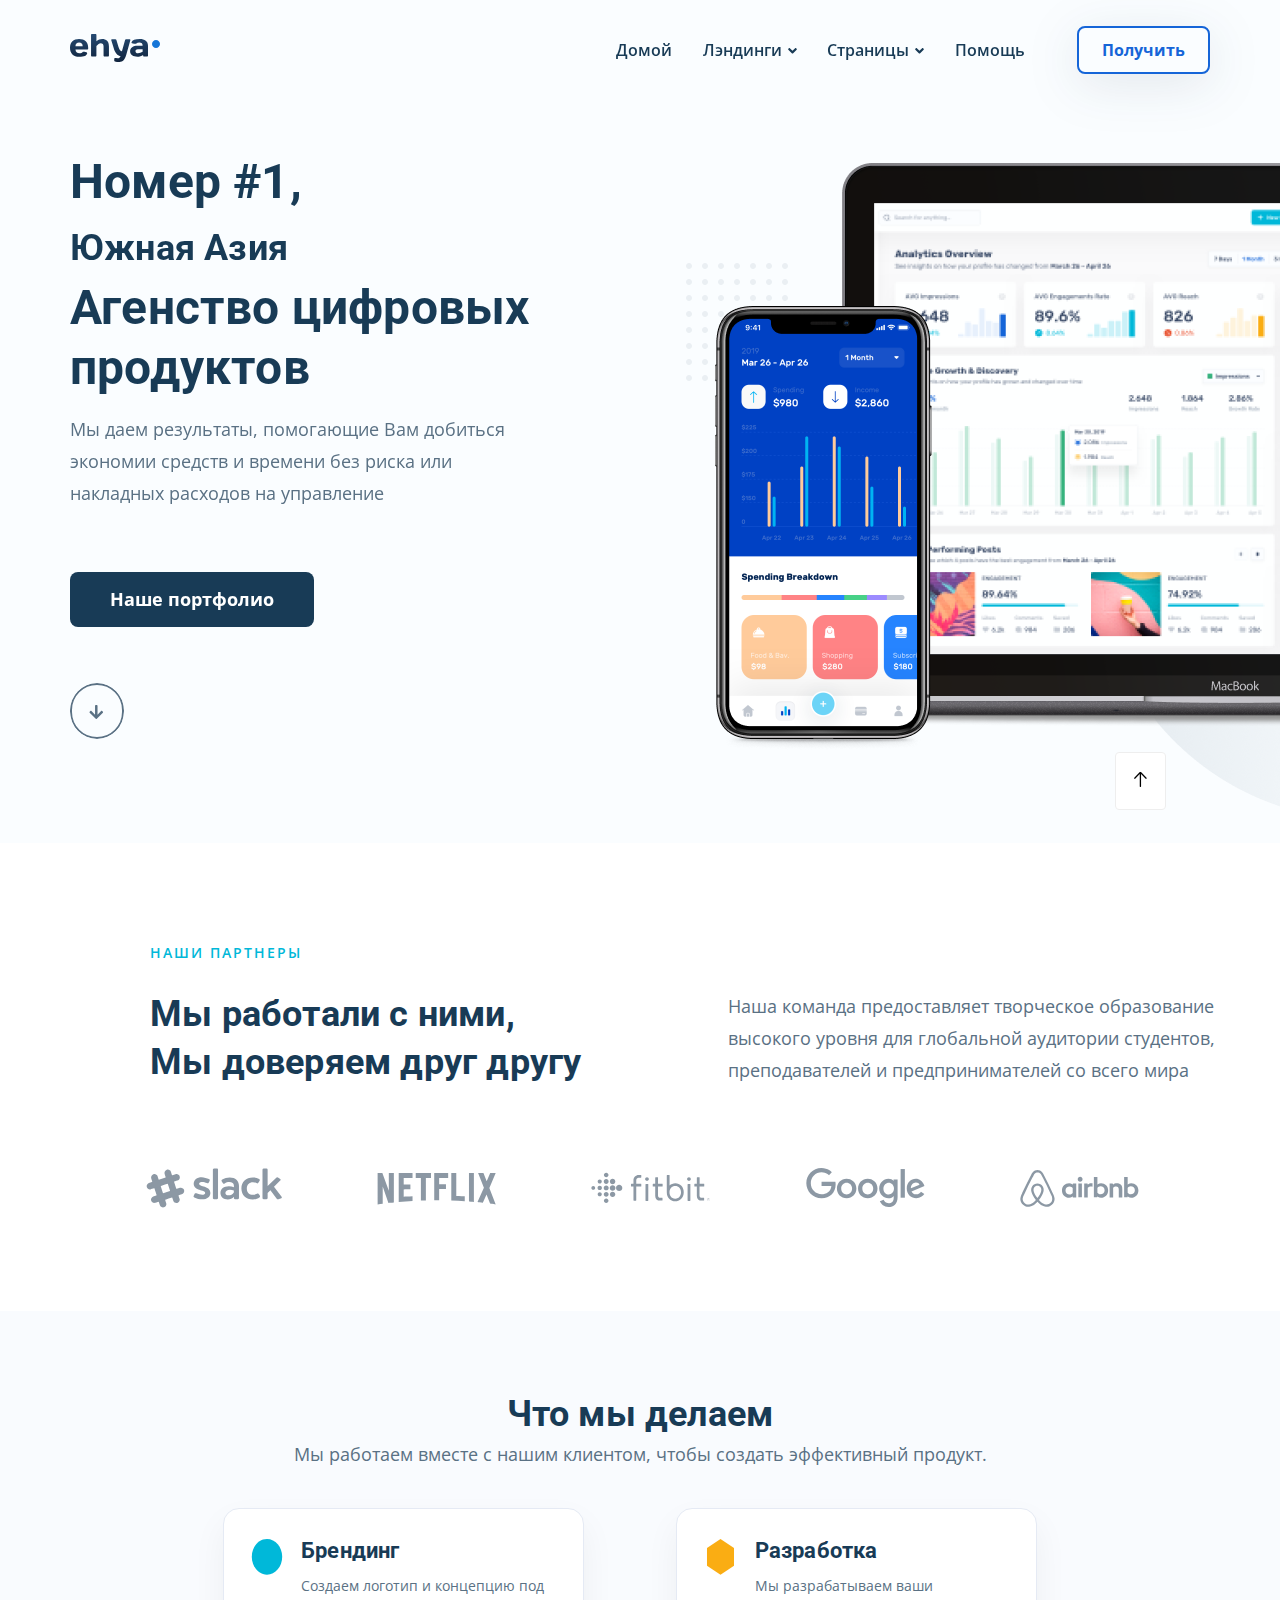
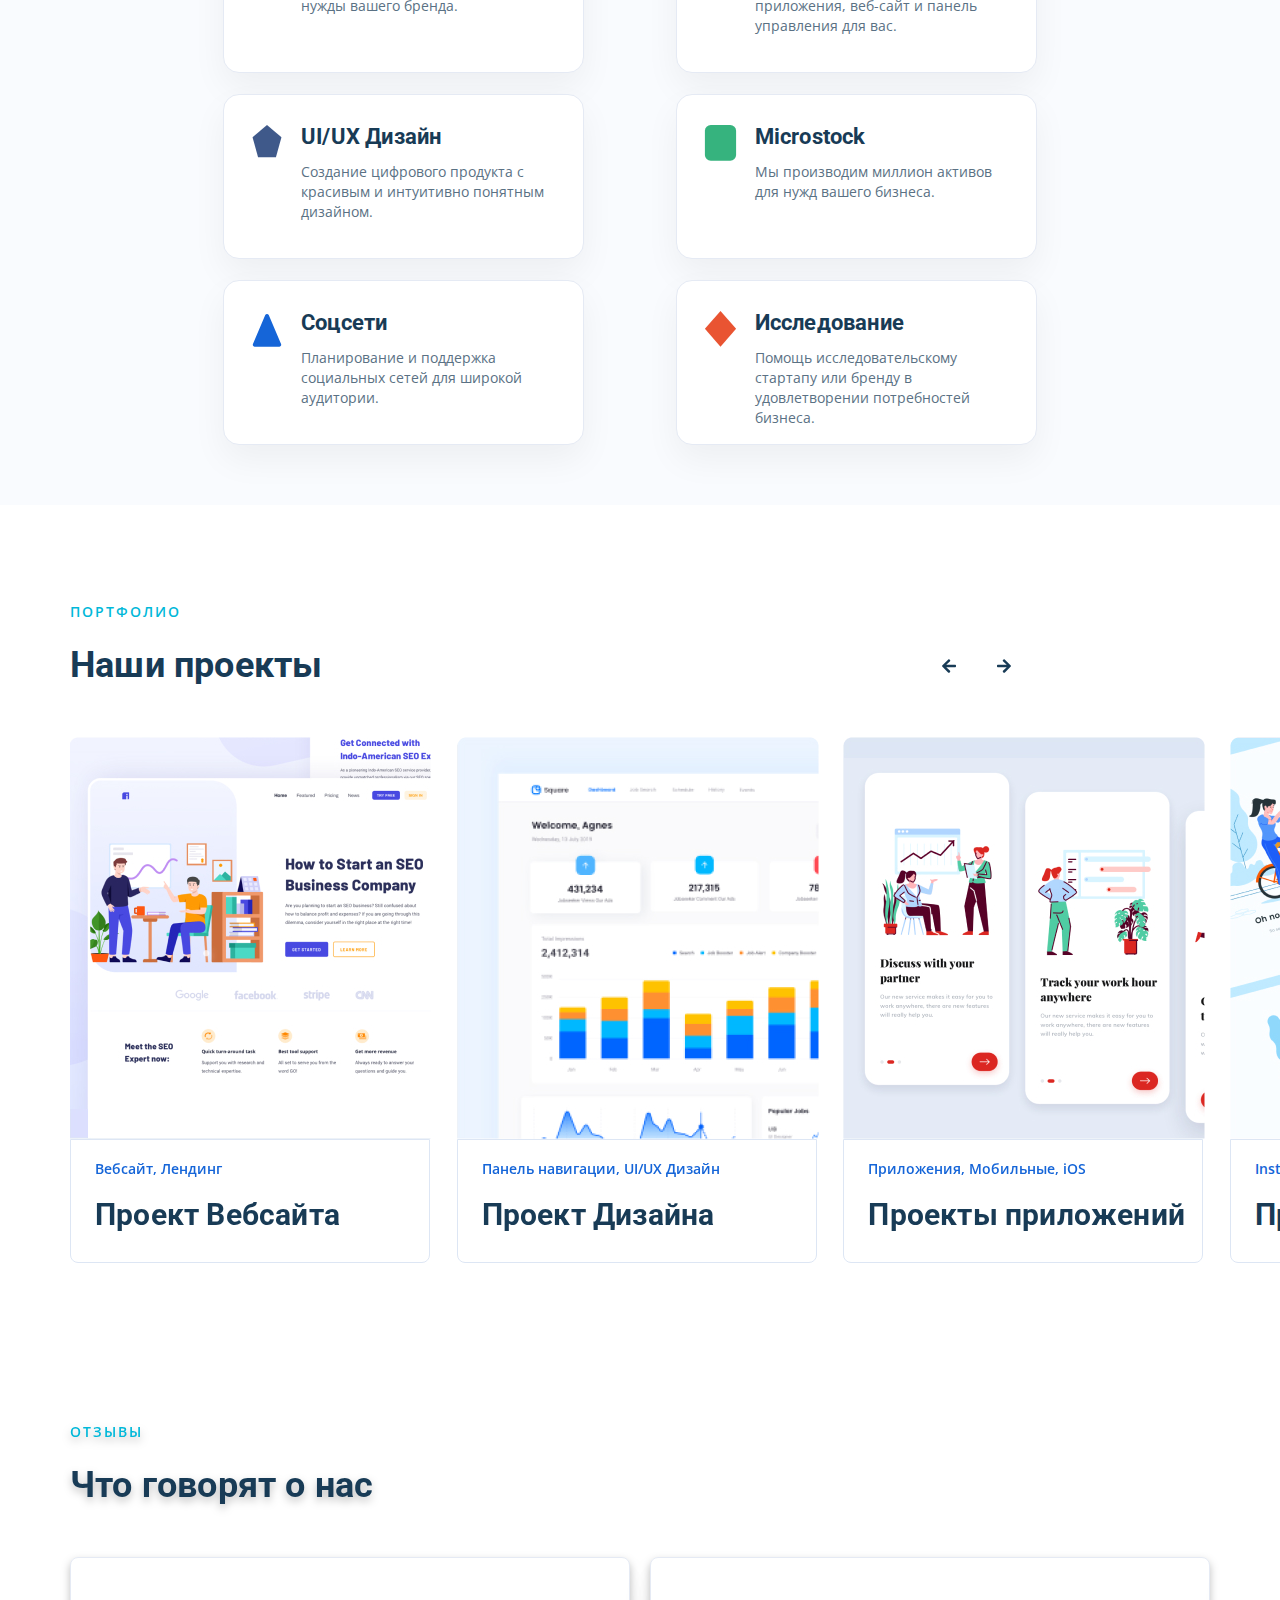
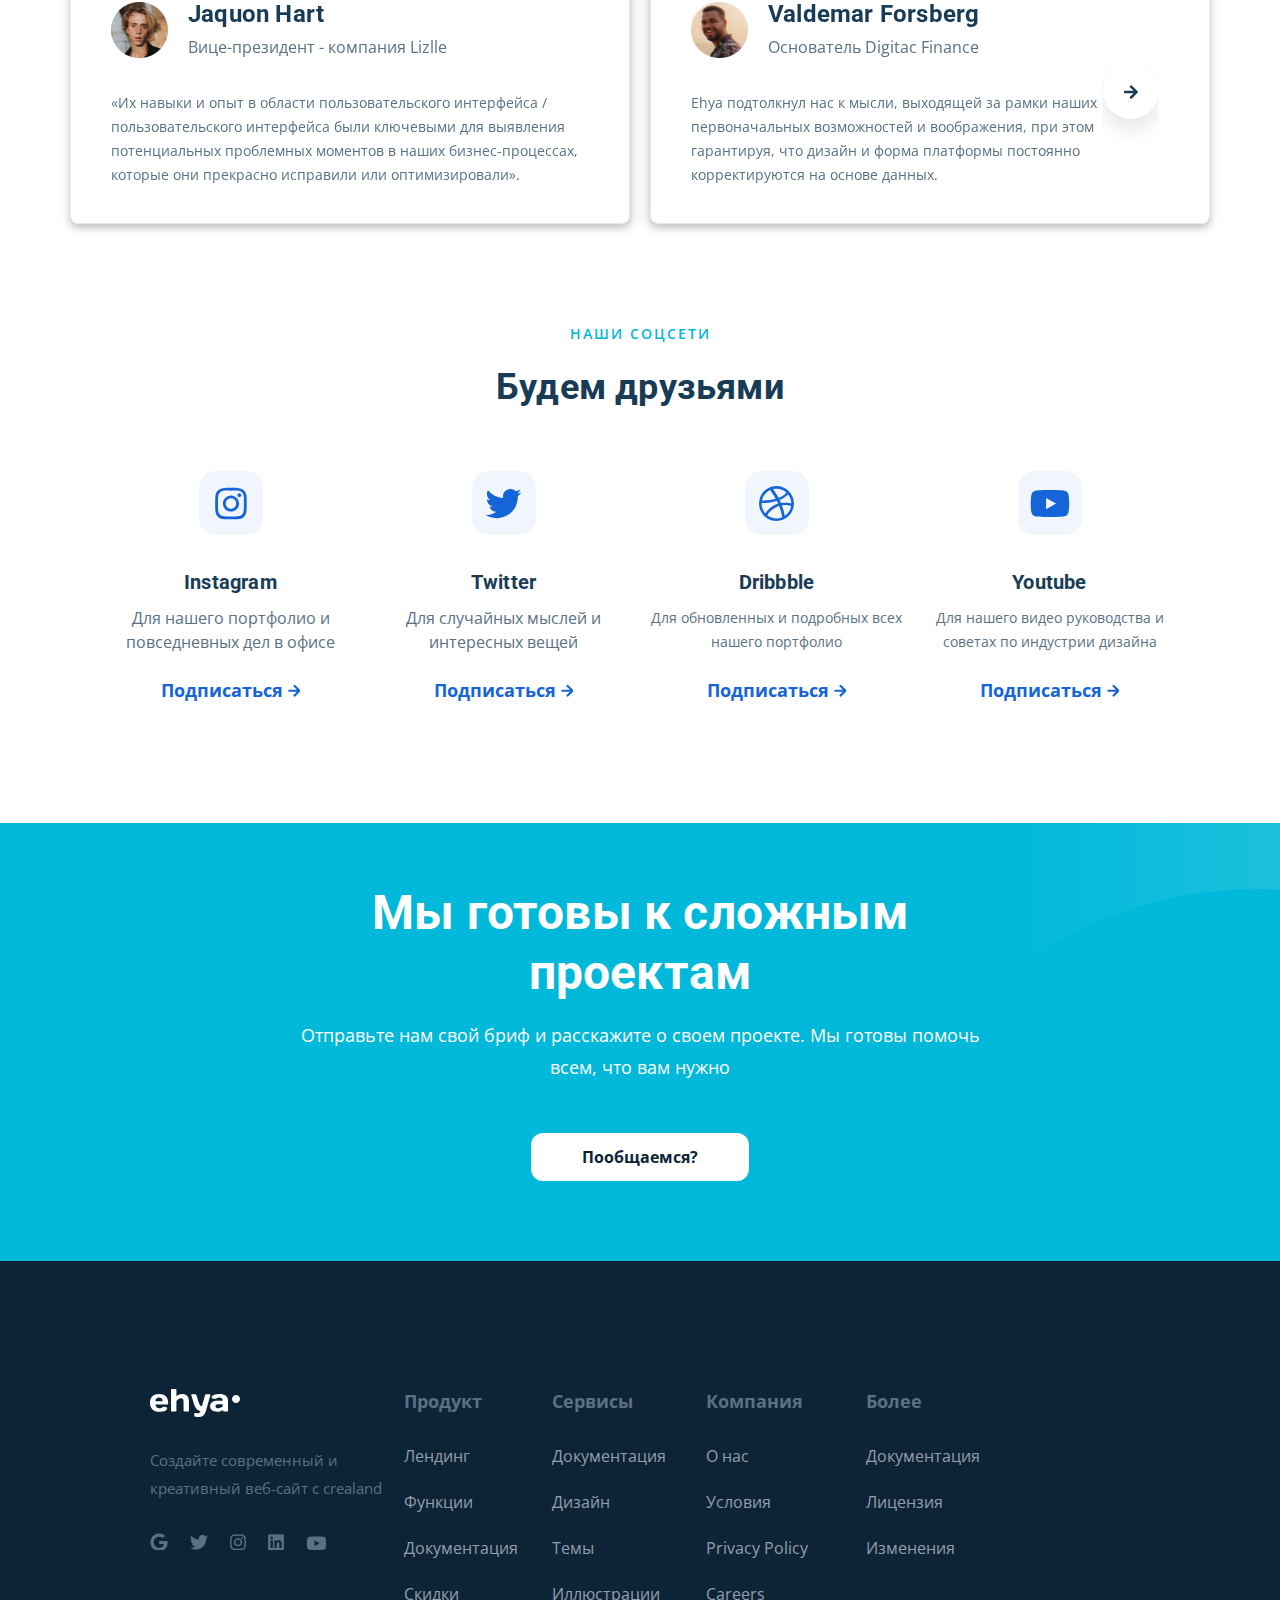
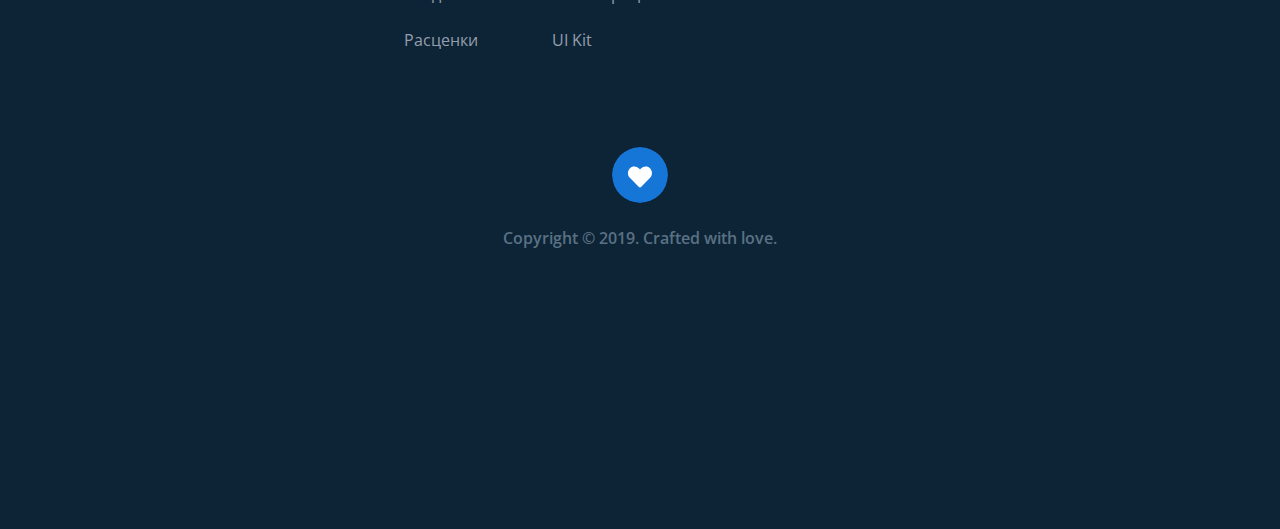
==== commit 05bac7a1: "fix: no scroll & admin-panel" ====
--- a/index.html
+++ b/index.html
@@ -767,6 +767,7 @@
       </div>
     </footer>
     <!-- /.footer -->
+    <a href="#" class="to-top"><img src="img/return.png" alt="Наверх" /></a>
     <script src="js/jquery-3.6.0.min.js"></script>
     <script src="js/swiper-bundle.min.js"></script>
     <script src="js/jquery.validate.min.js"></script>
--- a/css/style.css
+++ b/css/style.css
@@ -1,6 +1,10 @@
 * {
   -webkit-box-sizing: border-box;
           box-sizing: border-box;
+}
+
+body {
+  overflow-x: hidden;
 }
 
 .container {
@@ -1422,6 +1426,18 @@
       -ms-flex-pack: center;
           justify-content: center;
   margin-left: 149px;
+}
+
+.to-top {
+  position: fixed;
+  bottom: 90px;
+  right: 114px;
+  -webkit-box-shadow: 0 1px 120px rgb 161 161 161/8%;
+          box-shadow: 0 1px 120px rgb 161 161 161/8%;
+  border-radius: 4px;
+  border: 1px solid #eeeeee;
+  background-color: #ffffff;
+  padding: 18px;
 }
 
 .hero-thankyou {
@@ -2345,5 +2361,9 @@
   .footer-product__link:hover {
     color: #fff;
   }
+  .to-top:hover {
+    -webkit-box-shadow: 0 0 14px #00B8D9;
+            box-shadow: 0 0 14px #00B8D9;
+  }
 }
 /*# sourceMappingURL=style.css.map */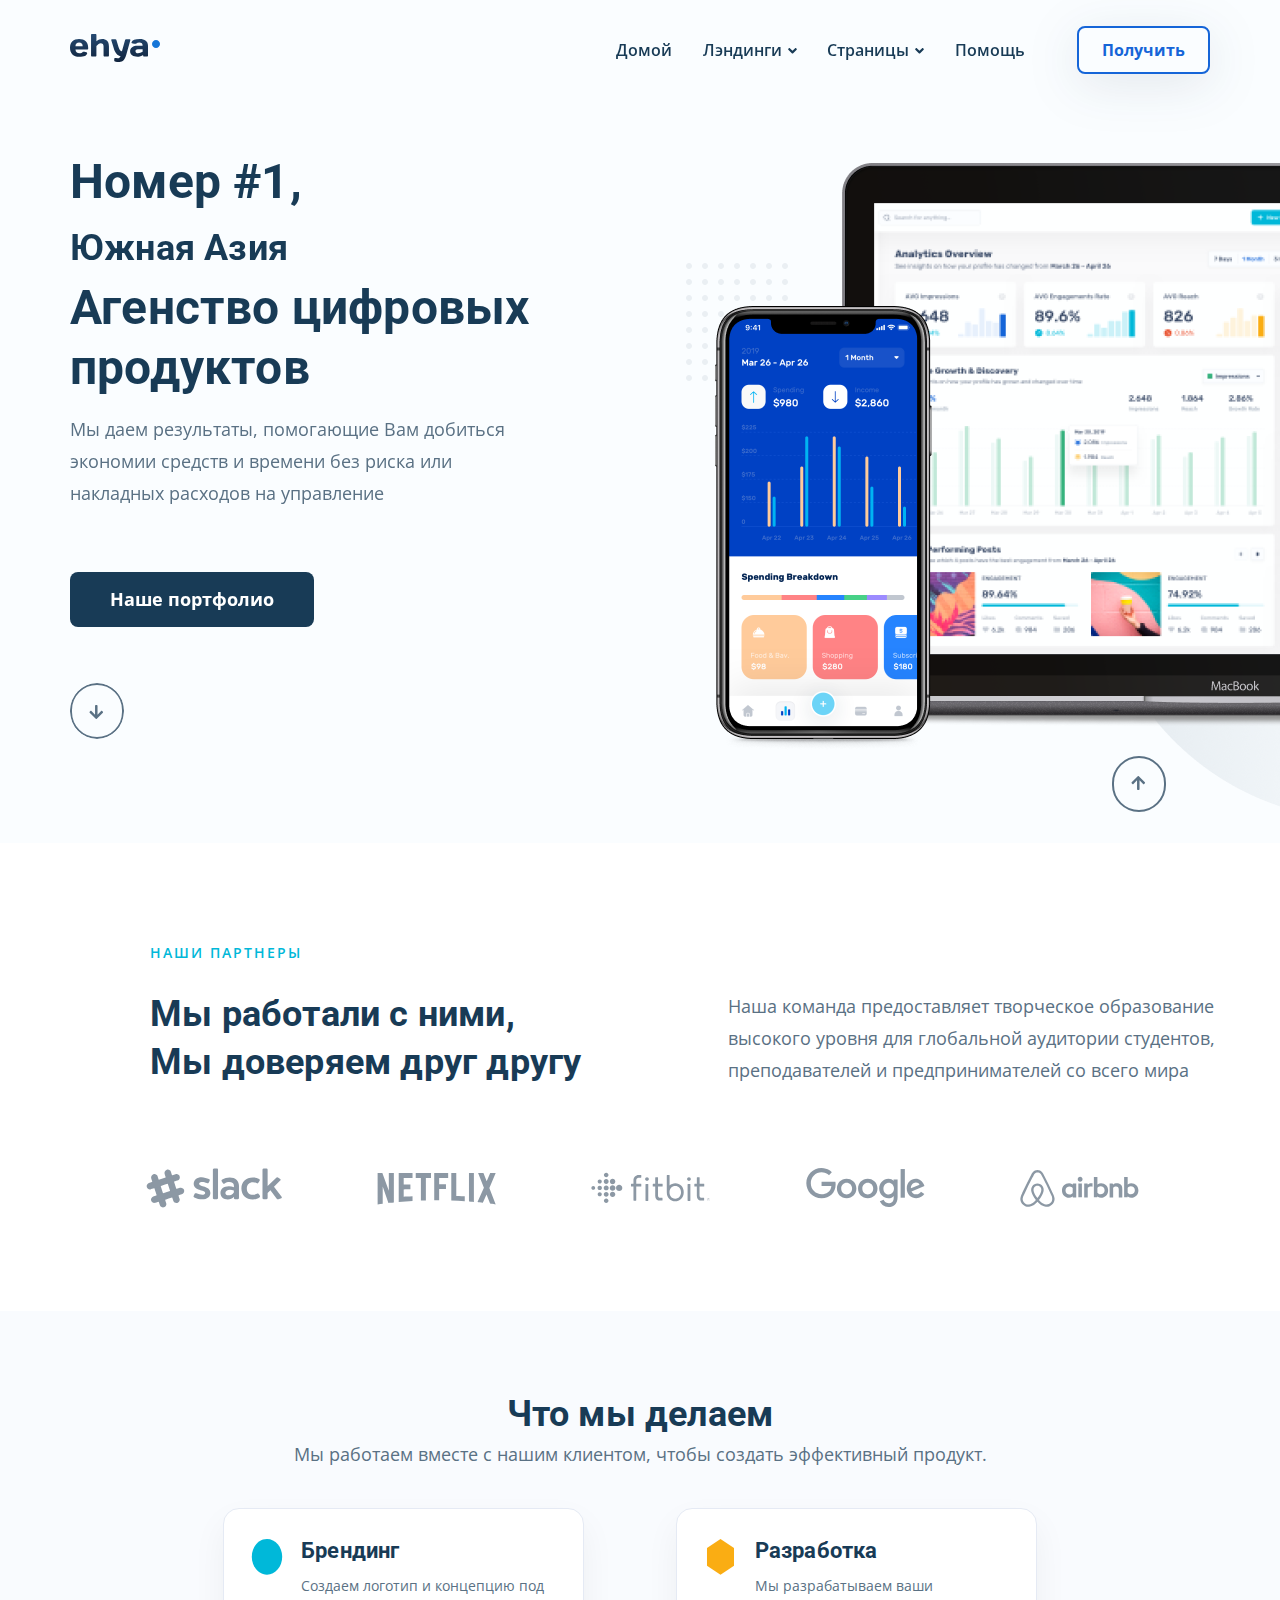
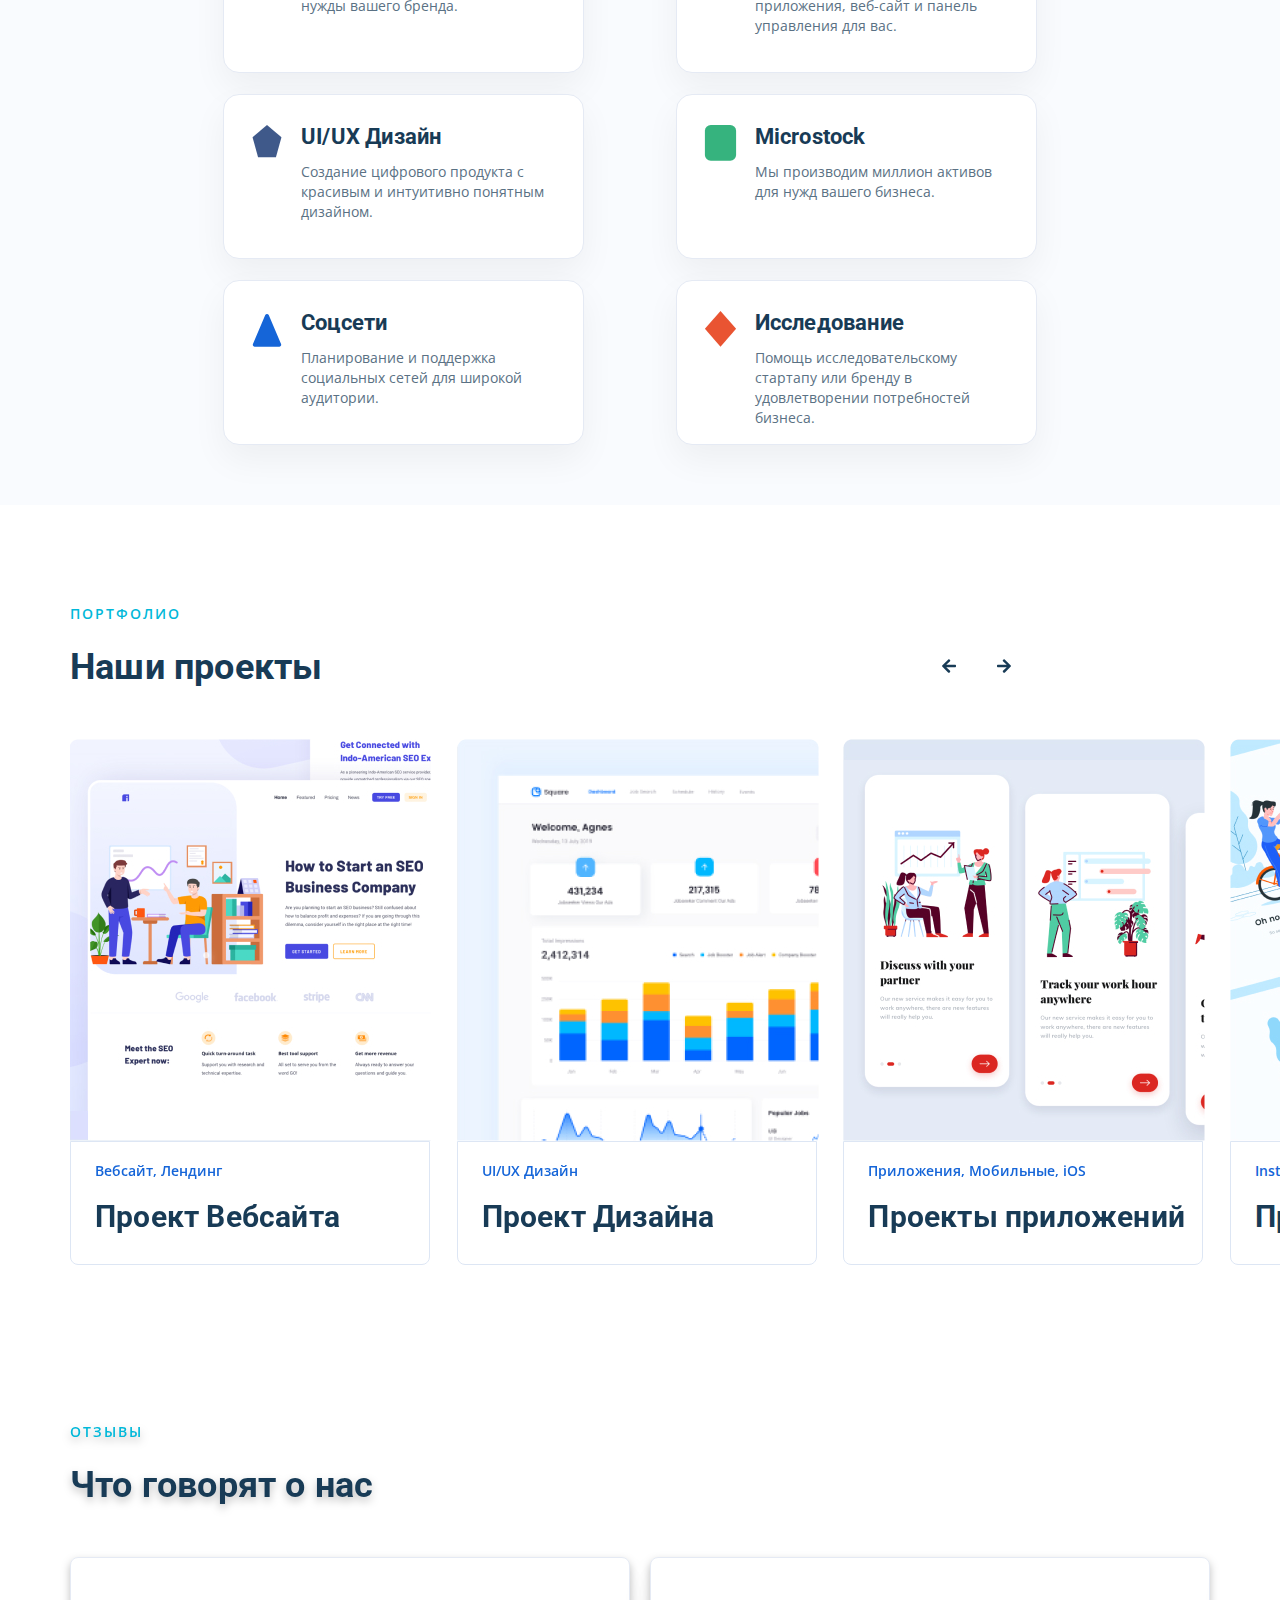
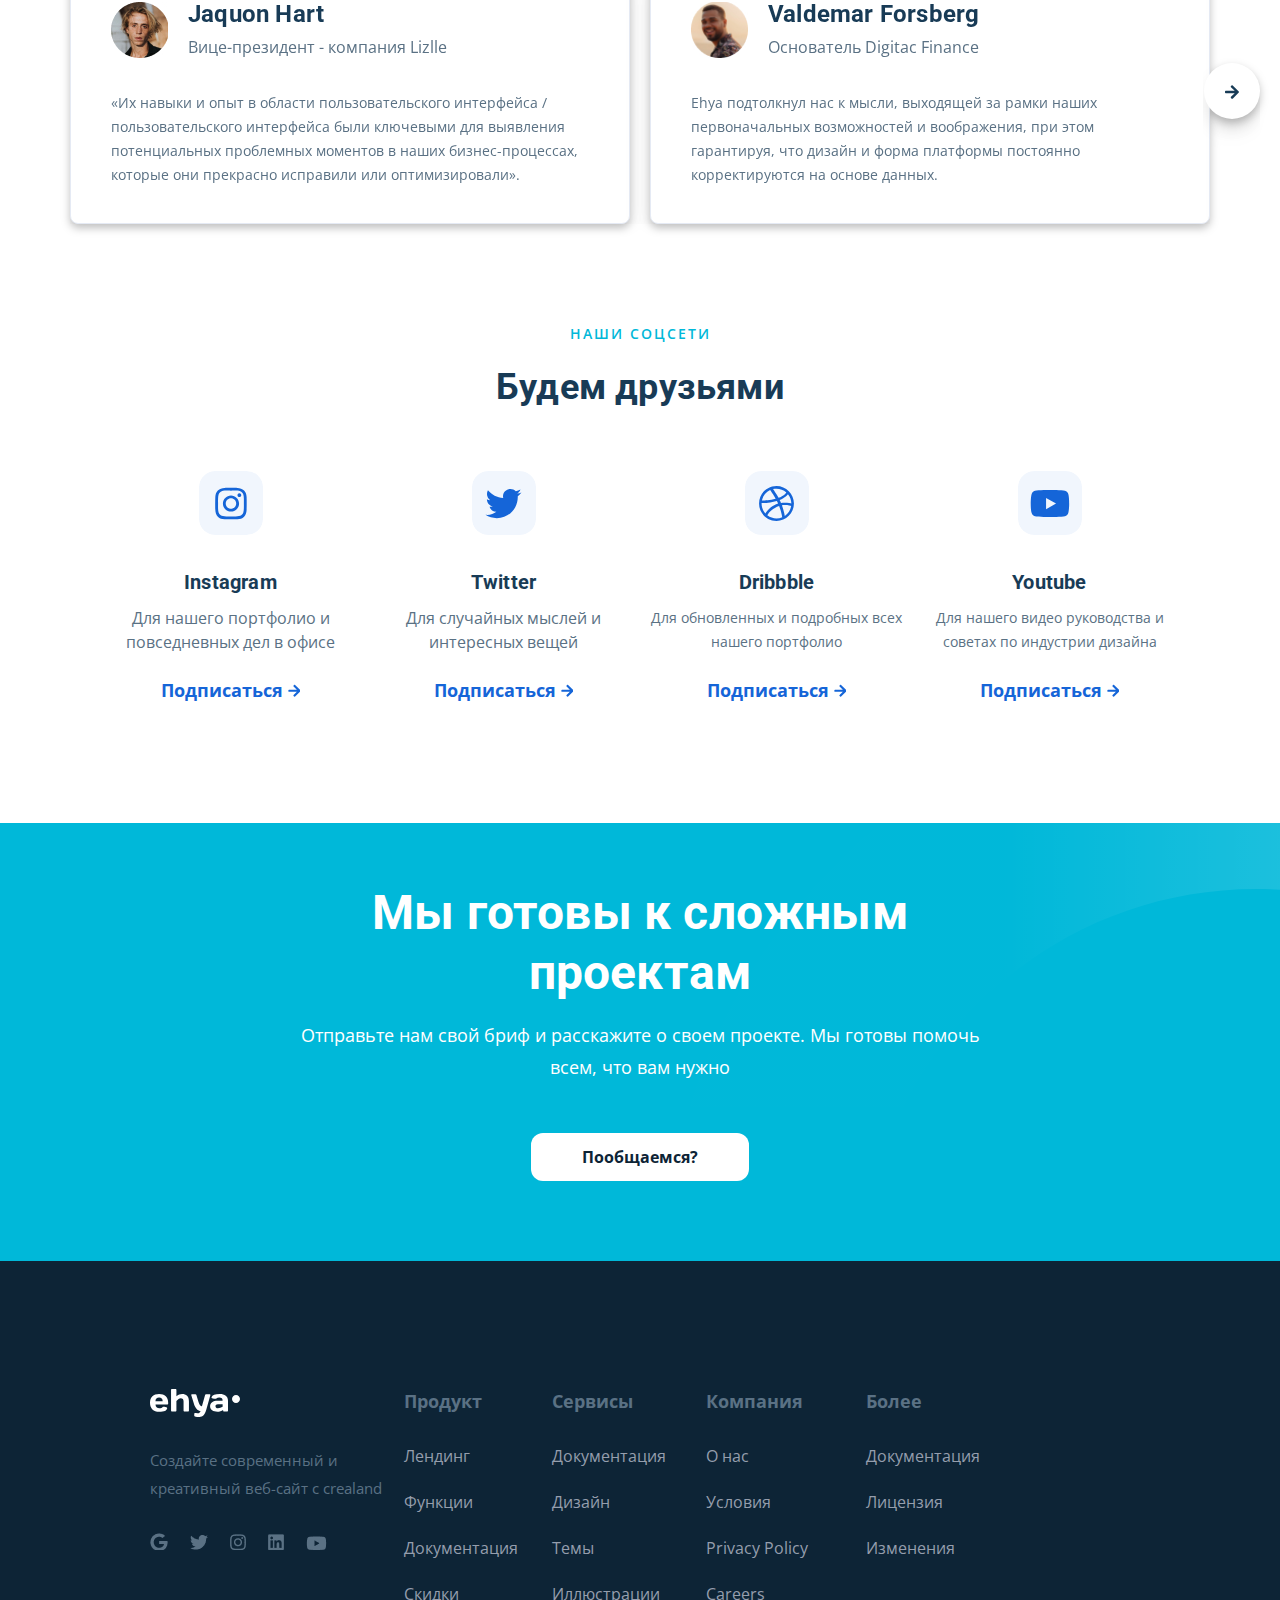
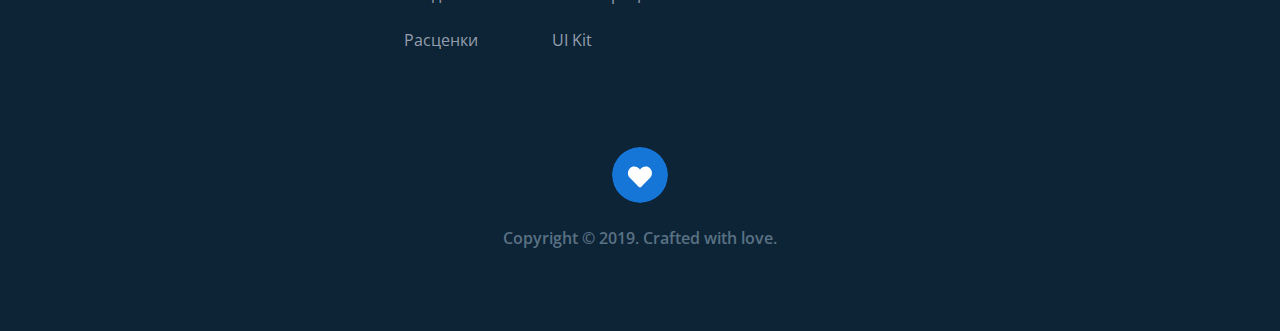
==== commit 98290239: "fix: good bug fixes" ====
--- a/index.html
+++ b/index.html
@@ -91,7 +91,7 @@
           <div class="hero-description">
             <div class="hero-description__text">
               <div class="hero-description__title-block">
-                <h2 class="hero-description__title">Номер #1,</h2>
+                <h1 class="hero-description__title">Номер #1,</h1>
                 <span class="asia-title">Южная Азия</span>
                 <span class="agency-title">Агенство цифровых продуктов</span>
               </div>
@@ -101,9 +101,10 @@
               </p>
             </div>
             <!-- /.hero-description__text -->
-            <button class="hero-description__button" type="submit">
+            <form action="#portfolio-link"><button class="hero-description__button" type="submit">
               Наше портфолио
-            </button>
+            </button></form>
+
             <a href="#partners" class="hero-description__down"
               ><img src="img/down-image.svg" alt="" class="down-image"
             /></a>
@@ -242,7 +243,7 @@
       <div class="container">
         <div class="whatWeDo-wrapper">
           <div class="whatWeDo-description">
-            <h3 class="whatWeDo-title">Что мы делаем</h3>
+            <h2 class="whatWeDo-title">Что мы делаем</h2>
             <span class="whatWeDo-text"
               >Мы работаем вместе с нашим клиентом, чтобы создать эффективный
               продукт.</span
@@ -347,8 +348,8 @@
     <!-- /.whatWeDo -->
     <section class="portfolio">
       <div class="container">
-        <h4 class="portfolio-title">портфолио</h4>
-        <h3 class="portfolio-name">Наши проекты</h3>
+        <h4 class="portfolio-title" id="portfolio-link">портфолио</h4>
+        <h2 class="portfolio-name">Наши проекты</h2>
 
         <div class="portfolio-slider swiper-container">
           <div class="portfolio-wrapper swiper-wrapper">
@@ -372,7 +373,7 @@
               />
               <div class="portfolio-info">
                 <h4 class="portfolio-info__landing">
-                  Панель навигации, UI/UX Дизайн
+                  UI/UX Дизайн
                 </h4>
                 <h3 class="portfolio-info__project">Проект Дизайна</h3>
               </div>
@@ -419,7 +420,7 @@
     <section class="feedback">
       <div class="container">
         <h4 class="feedback-title">Отзывы</h4>
-        <h3 class="feedback-name">Что говорят о нас</h3>
+        <h2 class="feedback-name">Что говорят о нас</h2>
         <div class="feedback-slider swiper-container">
           <div class="feedback-wrapper swiper-wrapper">
             <div class="feedback-card swiper-slide">
@@ -479,28 +480,28 @@
     <section class="social-media">
       <div class="social-media-container">
         <h4 class="social-media-title">Наши соцсети</h4>
-        <h3 class="social-media-name">Будем друзьями</h3>
+        <h2 class="social-media-name">Будем друзьями</h2>
         <div class="social-media-wrapper">
-          <div class="social-media-card social-card">
+          <div class="social-media-card social-card net-card-1">
             <a
               href="https://www.instagram.com/?hl=ru"
               target="_blank"
               rel="nofollow noopener"
-              class="social-card__link"
+              class="social-card__link net-card-1__link"
               ><img
                 src="img/instagram.svg"
                 alt="icon: instagram"
                 class="social-card__icon"
             /></a>
-            <h3 class="social-card__title">Instagram</h3>
-            <p class="social-card__info">
+            <h3 class="social-card__title net-card-1__title">Instagram</h3>
+            <p class="social-card__info net-card-1__info">
               Для нашего портфолио и повседневных дел в офисе
             </p>
             <a
               href="https://www.instagram.com/?hl=ru"
               target="_blank"
               rel="nofollow noopener"
-              class="social-card-subscribe"
+              class="social-card-subscribe net-card-1__subscribe"
               >Подписаться
               <img
                 src="img/subscribe-icon.svg"
@@ -510,26 +511,26 @@
             </a>
           </div>
           <!-- /.social-media-card -->
-          <div class="social-media-card social-card">
+          <div class="social-media-card social-card net-card-2">
             <a
               href="https://twitter.com/?lang=ru"
               target="_blank"
               rel="nofollow noopener"
-              class="social-card__link"
+              class="social-card__link net-card-2__link"
               ><img
                 src="img/twitter.svg"
                 alt="icon: twitter"
                 class="social-card__icon"
             /></a>
-            <h3 class="social-card__title">Twitter</h3>
-            <p class="social-card__info">
+            <h3 class="social-card__title net-card-2__title">Twitter</h3>
+            <p class="social-card__info net-card-2__info">
               Для случайных мыслей и интересных вещей
             </p>
             <a
               href="https://twitter.com/?lang=ru"
               target="_blank"
               rel="nofollow noopener"
-              class="social-card-subscribe"
+              class="social-card-subscribe net-card-2__subscribe"
               >Подписаться
               <img
                 src="img/subscribe-icon.svg"
@@ -539,26 +540,26 @@
             </a>
           </div>
           <!-- /.social-media-card -->
-          <div class="social-media-card social-card">
+          <div class="social-media-card social-card net-card-3">
             <a
               href="https://dribbble.com/"
               target="_blank"
               rel="nofollow noopener"
-              class="social-card__link"
+              class="social-card__link net-card-3__link"
               ><img
                 src="img/dribbble.svg"
                 alt="icon: dribbble"
-                class="social-card__icon"
+                class="social-card__icon net-card-3__icon"
             /></a>
             <h3 class="social-card__title">Dribbble</h3>
-            <p class="social-card__info social-card__info--little">
+            <p class="social-card__info social-card__info--little net-card-3__info">
               Для обновленных и подробных всех нашего портфолио
             </p>
             <a
               href="https://dribbble.com/"
               target="_blank"
               rel="nofollow noopener"
-              class="social-card-subscribe"
+              class="social-card-subscribe net-card-3__subscribe"
               >Подписаться
               <img
                 src="img/subscribe-icon.svg"
@@ -568,19 +569,19 @@
             </a>
           </div>
           <!-- /.social-media-card -->
-          <div class="social-media-card social-card">
+          <div class="social-media-card social-card net-card-4">
             <a
               href="https://www.youtube.com/?gl=RU&hl=ru"
               target="_blank"
               rel="nofollow noopener"
-              class="social-card__link"
+              class="social-card__link net-card-4__link"
               ><img
                 src="img/youtube.svg"
                 alt="icon: youtube"
-                class="social-card__icon"
-            /></a>
-            <h3 class="social-card__title">Youtube</h3>
-            <p class="social-card__info social-card__info--little">
+                class="social-card__icon net-card-4__icon"
+            /></a>
+            <h3 class="social-card__title net-card-4__title">Youtube</h3>
+            <p class="social-card__info social-card__info--little net-card-4__info">
               Для нашего видео руководства и советах по индустрии дизайна
             </p>
             <a
@@ -620,7 +621,7 @@
     <footer class="footer">
       <div class="footer-container">
         <div class="footer-wrapper">
-          <div class="footer-main">
+          <div class="footer-main footer-block">
             <a href="index.html" class="footer-main__link"
               ><img
                 src="img/footer-logo.svg"
@@ -767,7 +768,7 @@
       </div>
     </footer>
     <!-- /.footer -->
-    <a href="#" class="to-top"><img src="img/return.png" alt="Наверх" /></a>
+    <a href="#" class="to-top"><img src="img/angle-up.svg" alt="Наверх" /></a>
     <script src="js/jquery-3.6.0.min.js"></script>
     <script src="js/swiper-bundle.min.js"></script>
     <script src="js/jquery.validate.min.js"></script>
--- a/css/style.css
+++ b/css/style.css
@@ -1,2369 +1,2 @@
-* {
-  -webkit-box-sizing: border-box;
-          box-sizing: border-box;
-}
-
-body {
-  overflow-x: hidden;
-}
-
-.container {
-  max-width: 1140px;
-  margin: auto;
-}
-
-h1, h2, h3 {
-  margin: 0;
-  padding: 0;
-  font-family: 'Roboto', sans-serif;
-}
-
-p {
-  font-family: 'Open Sans', sans-serif;
-}
-
-/*! normalize.css v8.0.1 | MIT License | github.com/necolas/normalize.css */
-/* Document
-   ========================================================================== */
-/**
- * 1. Correct the line height in all browsers.
- * 2. Prevent adjustments of font size after orientation changes in iOS.
- */
-html {
-  line-height: 1.15;
-  /* 1 */
-  -webkit-text-size-adjust: 100%;
-  /* 2 */
-}
-
-/* Sections
-   ========================================================================== */
-/**
- * Remove the margin in all browsers.
- */
-body {
-  margin: 0;
-}
-
-/**
- * Render the `main` element consistently in IE.
- */
-main {
-  display: block;
-}
-
-/**
- * Correct the font size and margin on `h1` elements within `section` and
- * `article` contexts in Chrome, Firefox, and Safari.
- */
-h1 {
-  font-size: 2em;
-  margin: 0.67em 0;
-}
-
-/* Grouping content
-   ========================================================================== */
-/**
- * 1. Add the correct box sizing in Firefox.
- * 2. Show the overflow in Edge and IE.
- */
-hr {
-  -webkit-box-sizing: content-box;
-          box-sizing: content-box;
-  /* 1 */
-  height: 0;
-  /* 1 */
-  overflow: visible;
-  /* 2 */
-}
-
-/**
- * 1. Correct the inheritance and scaling of font size in all browsers.
- * 2. Correct the odd `em` font sizing in all browsers.
- */
-pre {
-  font-family: monospace, monospace;
-  /* 1 */
-  font-size: 1em;
-  /* 2 */
-}
-
-/* Text-level semantics
-   ========================================================================== */
-/**
- * Remove the gray background on active links in IE 10.
- */
-a {
-  background-color: transparent;
-}
-
-/**
- * 1. Remove the bottom border in Chrome 57-
- * 2. Add the correct text decoration in Chrome, Edge, IE, Opera, and Safari.
- */
-abbr[title] {
-  border-bottom: none;
-  /* 1 */
-  text-decoration: underline;
-  /* 2 */
-  -webkit-text-decoration: underline dotted;
-          text-decoration: underline dotted;
-  /* 2 */
-}
-
-/**
- * Add the correct font weight in Chrome, Edge, and Safari.
- */
-b,
-strong {
-  font-weight: bolder;
-}
-
-/**
- * 1. Correct the inheritance and scaling of font size in all browsers.
- * 2. Correct the odd `em` font sizing in all browsers.
- */
-code,
-kbd,
-samp {
-  font-family: monospace, monospace;
-  /* 1 */
-  font-size: 1em;
-  /* 2 */
-}
-
-/**
- * Add the correct font size in all browsers.
- */
-small {
-  font-size: 80%;
-}
-
-/**
- * Prevent `sub` and `sup` elements from affecting the line height in
- * all browsers.
- */
-sub,
-sup {
-  font-size: 75%;
-  line-height: 0;
-  position: relative;
-  vertical-align: baseline;
-}
-
-sub {
-  bottom: -0.25em;
-}
-
-sup {
-  top: -0.5em;
-}
-
-/* Embedded content
-   ========================================================================== */
-/**
- * Remove the border on images inside links in IE 10.
- */
-img {
-  border-style: none;
-}
-
-/* Forms
-   ========================================================================== */
-/**
- * 1. Change the font styles in all browsers.
- * 2. Remove the margin in Firefox and Safari.
- */
-button,
-input,
-optgroup,
-select,
-textarea {
-  font-family: inherit;
-  /* 1 */
-  font-size: 100%;
-  /* 1 */
-  line-height: 1.15;
-  /* 1 */
-  margin: 0;
-  /* 2 */
-}
-
-/**
- * Show the overflow in IE.
- * 1. Show the overflow in Edge.
- */
-button,
-input {
-  /* 1 */
-  overflow: visible;
-}
-
-/**
- * Remove the inheritance of text transform in Edge, Firefox, and IE.
- * 1. Remove the inheritance of text transform in Firefox.
- */
-button,
-select {
-  /* 1 */
-  text-transform: none;
-}
-
-/**
- * Correct the inability to style clickable types in iOS and Safari.
- */
-button,
-[type="button"],
-[type="reset"],
-[type="submit"] {
-  -webkit-appearance: button;
-}
-
-/**
- * Remove the inner border and padding in Firefox.
- */
-button::-moz-focus-inner,
-[type="button"]::-moz-focus-inner,
-[type="reset"]::-moz-focus-inner,
-[type="submit"]::-moz-focus-inner {
-  border-style: none;
-  padding: 0;
-}
-
-/**
- * Restore the focus styles unset by the previous rule.
- */
-button:-moz-focusring,
-[type="button"]:-moz-focusring,
-[type="reset"]:-moz-focusring,
-[type="submit"]:-moz-focusring {
-  outline: 1px dotted ButtonText;
-}
-
-/**
- * Correct the padding in Firefox.
- */
-fieldset {
-  padding: 0.35em 0.75em 0.625em;
-}
-
-/**
- * 1. Correct the text wrapping in Edge and IE.
- * 2. Correct the color inheritance from `fieldset` elements in IE.
- * 3. Remove the padding so developers are not caught out when they zero out
- *    `fieldset` elements in all browsers.
- */
-legend {
-  -webkit-box-sizing: border-box;
-          box-sizing: border-box;
-  /* 1 */
-  color: inherit;
-  /* 2 */
-  display: table;
-  /* 1 */
-  max-width: 100%;
-  /* 1 */
-  padding: 0;
-  /* 3 */
-  white-space: normal;
-  /* 1 */
-}
-
-/**
- * Add the correct vertical alignment in Chrome, Firefox, and Opera.
- */
-progress {
-  vertical-align: baseline;
-}
-
-/**
- * Remove the default vertical scrollbar in IE 10+.
- */
-textarea {
-  overflow: auto;
-}
-
-/**
- * 1. Add the correct box sizing in IE 10.
- * 2. Remove the padding in IE 10.
- */
-[type="checkbox"],
-[type="radio"] {
-  -webkit-box-sizing: border-box;
-          box-sizing: border-box;
-  /* 1 */
-  padding: 0;
-  /* 2 */
-}
-
-/**
- * Correct the cursor style of increment and decrement buttons in Chrome.
- */
-[type="number"]::-webkit-inner-spin-button,
-[type="number"]::-webkit-outer-spin-button {
-  height: auto;
-}
-
-/**
- * 1. Correct the odd appearance in Chrome and Safari.
- * 2. Correct the outline style in Safari.
- */
-[type="search"] {
-  -webkit-appearance: textfield;
-  /* 1 */
-  outline-offset: -2px;
-  /* 2 */
-}
-
-/**
- * Remove the inner padding in Chrome and Safari on macOS.
- */
-[type="search"]::-webkit-search-decoration {
-  -webkit-appearance: none;
-}
-
-/**
- * 1. Correct the inability to style clickable types in iOS and Safari.
- * 2. Change font properties to `inherit` in Safari.
- */
-::-webkit-file-upload-button {
-  -webkit-appearance: button;
-  /* 1 */
-  font: inherit;
-  /* 2 */
-}
-
-/* Interactive
-   ========================================================================== */
-/*
- * Add the correct display in Edge, IE 10+, and Firefox.
- */
-details {
-  display: block;
-}
-
-/*
- * Add the correct display in all browsers.
- */
-summary {
-  display: list-item;
-}
-
-/* Misc
-   ========================================================================== */
-/**
- * Add the correct display in IE 10+.
- */
-template {
-  display: none;
-}
-
-/**
- * Add the correct display in IE 10.
- */
-[hidden] {
-  display: none;
-}
-
-.navbar {
-  background-color: #FAFDFF;
-}
-
-.navbar-block {
-  padding: 26px 0;
-  display: -webkit-box;
-  display: -ms-flexbox;
-  display: flex;
-  -webkit-box-pack: justify;
-      -ms-flex-pack: justify;
-          justify-content: space-between;
-  -webkit-box-align: center;
-      -ms-flex-align: center;
-          align-items: center;
-}
-
-.navbar-navigation {
-  width: 594px;
-  height: 48px;
-  display: -webkit-box;
-  display: -ms-flexbox;
-  display: flex;
-  -webkit-box-pack: justify;
-      -ms-flex-pack: justify;
-          justify-content: space-between;
-  -webkit-box-align: center;
-      -ms-flex-align: center;
-          align-items: center;
-}
-
-.navbar-menu {
-  padding-right: 6px;
-  width: 415px;
-  list-style: none;
-  display: -webkit-box;
-  display: -ms-flexbox;
-  display: flex;
-  padding-left: 0;
-  -webkit-box-pack: justify;
-      -ms-flex-pack: justify;
-          justify-content: space-between;
-}
-
-.navbar-menu__item {
-  display: -webkit-box;
-  display: -ms-flexbox;
-  display: flex;
-  -webkit-box-align: center;
-      -ms-flex-align: center;
-          align-items: center;
-}
-
-.navbar-menu__item--dropdown {
-  position: relative;
-  display: inline-block;
-}
-
-.navbar-menu__icon {
-  margin-left: 6px;
-}
-
-.navbar-menu__link {
-  font-family: Open Sans;
-  font-style: normal;
-  font-weight: 600;
-  font-size: 16px;
-  line-height: 22px;
-  color: #183B56;
-  text-decoration: none;
-  display: -webkit-box;
-  display: -ms-flexbox;
-  display: flex;
-  -webkit-box-align: center;
-      -ms-flex-align: center;
-          align-items: center;
-}
-
-.navbar-button {
-  padding: 11px 23px;
-  font-family: Open Sans;
-  font-style: normal;
-  font-weight: bold;
-  font-size: 16px;
-  line-height: 22px;
-  color: #1565D8;
-  -webkit-filter: drop-shadow(0px 10px 25px rgba(21, 37, 72, 0.1));
-          filter: drop-shadow(0px 10px 25px rgba(21, 37, 72, 0.1));
-  border: 2px solid #1565D8;
-  border-radius: 8px;
-  background-color: #FAFDFF;
-  cursor: pointer;
-  outline: none;
-}
-
-.logo__image {
-  width: 90px;
-  height: 28px;
-}
-
-.dropdown-content {
-  display: none;
-  position: absolute;
-  top: 20px;
-  right: 0;
-}
-
-.dropdown-content__link {
-  text-decoration: none;
-  display: block;
-  color: #183B56;
-  font-family: Open Sans;
-  font-style: normal;
-  font-weight: 600;
-  font-size: 14px;
-  line-height: 22px;
-}
-
-.menu-button-navbar {
-  display: none;
-}
-
-h1, h2, p {
-  margin: 0;
-}
-
-.hero {
-  background: url("../img/hero-pictures.png");
-  background-color: #FAFDFF;
-  background-repeat: no-repeat;
-  background-position: 686px 63px;
-  padding-top: 52px;
-  padding-bottom: 104px;
-}
-
-.hero-wrapper {
-  position: relative;
-}
-
-.hero-description__text {
-  width: 499px;
-}
-
-.hero-description__title {
-  font-family: Roboto;
-  font-style: normal;
-  font-weight: bold;
-  font-size: 48px;
-  line-height: 60px;
-  letter-spacing: 0.2px;
-  color: #183B56;
-  margin-bottom: 6px;
-}
-
-.hero-description__desc {
-  width: 457px;
-  font-family: Open Sans;
-  font-style: normal;
-  font-weight: normal;
-  font-size: 18px;
-  line-height: 32px;
-  color: #5A7184;
-  margin-bottom: 63px;
-  overflow: hidden;
-}
-
-.hero-description__button {
-  padding: 15px 40px;
-  font-family: Open Sans;
-  font-style: normal;
-  font-weight: bold;
-  font-size: 18px;
-  line-height: 25px;
-  color: #FFFFFF;
-  background: #183B56;
-  border-radius: 8px;
-  margin-bottom: 56px;
-  cursor: pointer;
-  border: none;
-  outline: none;
-  overflow: hidden;
-  text-overflow: ellipsis;
-  white-space: nowrap;
-}
-
-.hero-description__down {
-  width: 54px;
-  height: 56px;
-  border-radius: 50%;
-  -o-object-fit: cover;
-     object-fit: cover;
-}
-
-.asia-title {
-  display: block;
-  font-family: Roboto;
-  font-style: normal;
-  font-weight: bold;
-  font-size: 36px;
-  line-height: 60px;
-  letter-spacing: 0.2px;
-  color: #183B56;
-}
-
-.agency-title {
-  font-family: Roboto;
-  font-style: normal;
-  font-weight: bold;
-  font-size: 48px;
-  line-height: 60px;
-  letter-spacing: 0.2px;
-  color: #183B56;
-  display: block;
-  margin-bottom: 15px;
-}
-
-.down-image {
-  display: block;
-  border-radius: 50%;
-}
-
-.modal__overlay {
-  position: fixed;
-  left: 0;
-  right: 0;
-  top: 0;
-  bottom: 0;
-  background-color: rgba(0, 143, 223, 0.39);
-  z-index: 100;
-  visibility: hidden;
-  opacity: 0;
-  -webkit-transition: opacity 0.2s;
-  transition: opacity 0.2s;
-}
-
-.modal__overlay--visible {
-  visibility: visible;
-  opacity: 1;
-}
-
-.modal__dialog {
-  position: fixed;
-  top: 50%;
-  left: 50%;
-  max-width: 478px;
-  padding: 33px 70px;
-  background-color: #1565D8;
-  -webkit-transform: translate(-50%, -50%);
-          transform: translate(-50%, -50%);
-  color: white;
-  border-radius: 8px;
-  z-index: 101;
-  visibility: hidden;
-  opacity: 0;
-  -webkit-transition: opacity 0.2s;
-  transition: opacity 0.2s;
-}
-
-.modal__dialog--visible {
-  visibility: visible;
-  opacity: 1;
-}
-
-.modal__close {
-  position: absolute;
-  right: 18px;
-  top: 17px;
-  text-decoration: none;
-  cursor: pointer;
-}
-
-.modal__title {
-  font-family: Roboto;
-  font-style: normal;
-  font-weight: bold;
-  font-size: 18px;
-  line-height: 23px;
-  text-transform: uppercase;
-  margin-bottom: 25px;
-  text-align: center;
-}
-
-.modal__input {
-  width: 100%;
-  margin-top: 15px;
-  font-size: 14px;
-  font-family: Roboto;
-  font-style: normal;
-  font-weight: normal;
-  color: #183B56;
-  outline: none;
-  background-color: #fff;
-  border-radius: 4px;
-  border: none;
-  padding: 0 23px;
-  height: 50px;
-}
-
-.modal__input:first-child {
-  margin-top: 0;
-}
-
-.modal__message {
-  font-size: 14px;
-  font-family: Roboto;
-  font-style: normal;
-  font-weight: normal;
-  width: 100%;
-  max-height: 123px;
-  margin-top: 15px;
-  color: #183B56;
-  resize: none;
-  outline: none;
-  margin-bottom: 2px;
-  background-color: #fff;
-  border-radius: 4px;
-  padding: 18px 23px;
-  border: none;
-}
-
-.modal__infoButton {
-  margin-top: 15px;
-}
-
-.modal__button {
-  font-family: Roboto;
-  min-width: 160px;
-  padding: 18px;
-  font-style: normal;
-  font-weight: bold;
-  font-size: 12px;
-  line-height: 15px;
-  color: white;
-  background-color: #183B56;
-  border-radius: 4px;
-  border: none;
-  outline: none;
-  cursor: pointer;
-}
-
-.modal__info {
-  font-family: Roboto;
-  font-style: normal;
-  font-weight: bold;
-  font-size: 12px;
-  line-height: 15px;
-  color: #fff;
-}
-
-.modal__infoButton {
-  display: -webkit-box;
-  display: -ms-flexbox;
-  display: flex;
-  -webkit-box-pack: justify;
-      -ms-flex-pack: justify;
-          justify-content: space-between;
-  -webkit-box-align: center;
-      -ms-flex-align: center;
-          align-items: center;
-  width: 100%;
-}
-
-.modal__form #name-error {
-  top: 114px;
-  right: 80px;
-}
-
-.modal__form #phone-error {
-  top: 177px;
-  right: 80px;
-}
-
-.modal__form #email-error {
-  top: 242px;
-  right: 80px;
-}
-
-.form label.invalid {
-  position: absolute;
-  font-size: 13px;
-  color: tomato;
-  font-weight: bold;
-}
-
-h4 {
-  margin: 0;
-  padding: 0;
-}
-
-.partners {
-  padding: 100px 218px 99px 150px;
-}
-
-.partners-title {
-  font-family: Open Sans;
-  font-style: normal;
-  font-weight: 600;
-  font-size: 14px;
-  line-height: 19px;
-  letter-spacing: 2px;
-  text-transform: uppercase;
-  color: #00B8D9;
-  margin-bottom: 28px;
-}
-
-.partners-info {
-  width: 1092px;
-  display: -webkit-box;
-  display: -ms-flexbox;
-  display: flex;
-  -webkit-box-align: center;
-      -ms-flex-align: center;
-          align-items: center;
-  -webkit-box-pack: justify;
-      -ms-flex-pack: justify;
-          justify-content: space-between;
-  margin-bottom: 82px;
-}
-
-.partners-info__name {
-  max-width: 433px;
-  font-family: Roboto;
-  font-style: normal;
-  font-weight: bold;
-  font-size: 36px;
-  line-height: 48px;
-  letter-spacing: 0.2px;
-  color: #183B56;
-  overflow: hidden;
-}
-
-.partners-info__about {
-  width: 514px;
-  font-family: Open Sans;
-  font-style: normal;
-  font-weight: normal;
-  font-size: 18px;
-  line-height: 32px;
-  color: #5A7184;
-  overflow-y: auto;
-}
-
-.partners-icons {
-  width: 1089px;
-  display: -webkit-box;
-  display: -ms-flexbox;
-  display: flex;
-  -webkit-box-align: center;
-      -ms-flex-align: center;
-          align-items: center;
-  -ms-flex-pack: distribute;
-      justify-content: space-around;
-  margin-left: -52px;
-}
-
-.whatWeDo {
-  padding: 79px 150px 39px 150px;
-  background-color: #F9FBFE;
-}
-
-.whatWeDo-cards {
-  display: -webkit-box;
-  display: -ms-flexbox;
-  display: flex;
-  -ms-flex-wrap: wrap;
-      flex-wrap: wrap;
-  -webkit-box-pack: justify;
-      -ms-flex-pack: justify;
-          justify-content: space-between;
-  -webkit-box-align: center;
-      -ms-flex-align: center;
-          align-items: center;
-}
-
-.whatWeDo-cards__item {
-  padding: 25px 24px;
-  width: 361px;
-  height: 165px;
-  background: #FFFFFF;
-  border: 1px solid #E5EAF4;
-  -webkit-box-shadow: 0px 15px 35px rgba(0, 0, 0, 0.05);
-          box-shadow: 0px 15px 35px rgba(0, 0, 0, 0.05);
-  border-radius: 16px;
-  display: -webkit-box;
-  display: -ms-flexbox;
-  display: flex;
-  margin-bottom: 21px;
-}
-
-.whatWeDo-cards__icon {
-  display: block;
-  width: 40px;
-  height: 46px;
-  margin-right: 15px;
-}
-
-.whatWeDo-cards-info__title {
-  max-width: 258px;
-  font-family: Roboto;
-  font-style: normal;
-  font-weight: bold;
-  font-size: 22px;
-  line-height: 33px;
-  letter-spacing: 0.2px;
-  color: #183B56;
-  margin-bottom: 9px;
-  overflow: hidden;
-  text-overflow: ellipsis;
-  white-space: nowrap;
-}
-
-.whatWeDo-cards-info__text {
-  font-family: Open Sans;
-  font-style: normal;
-  font-weight: normal;
-  font-size: 14px;
-  line-height: 20px;
-  color: #5A7184;
-}
-
-.whatWeDo-title {
-  font-family: Roboto;
-  font-style: normal;
-  font-weight: bold;
-  font-size: 36px;
-  line-height: 48px;
-  letter-spacing: 0.2px;
-  color: #183B56;
-  margin-right: 120px;
-  overflow: hidden;
-  text-overflow: ellipsis;
-  white-space: nowrap;
-}
-
-.whatWeDo-text {
-  font-family: Open Sans;
-  font-style: normal;
-  font-weight: normal;
-  font-size: 18px;
-  line-height: 32px;
-  color: #5A7184;
-  overflow: hidden;
-  text-overflow: ellipsis;
-}
-
-.whatWeDo-description {
-  display: -webkit-box;
-  display: -ms-flexbox;
-  display: flex;
-  -webkit-box-align: center;
-      -ms-flex-align: center;
-          align-items: center;
-  margin-bottom: 38px;
-}
-
-.portfolio {
-  position: relative;
-  padding-bottom: 161px;
-  padding-top: 97px;
-}
-
-.portfolio-wrapper {
-  position: static;
-}
-
-.portfolio-slider {
-  position: static;
-  overflow: visible;
-}
-
-.portfolio-slider__button {
-  position: absolute;
-  top: 132px;
-  right: 303px;
-  z-index: 99;
-  width: 56px;
-  height: 56px;
-  border: none;
-  cursor: pointer;
-  background-repeat: no-repeat;
-  background-position: center;
-  background-color: transparent;
-}
-
-.portfolio-slider__button--prev {
-  background-image: url(../img/button-prev.svg);
-  outline: none;
-}
-
-.portfolio-slider__button--next {
-  background-image: url(../img/button-next.svg);
-  right: 248px;
-  outline: none;
-}
-
-.portfolio-title {
-  font-family: Open Sans;
-  font-style: normal;
-  font-weight: 600;
-  font-size: 14px;
-  line-height: 19px;
-  letter-spacing: 2px;
-  text-transform: uppercase;
-  color: #00B8D9;
-  margin-bottom: 20px;
-}
-
-.portfolio-name {
-  font-family: Roboto;
-  font-style: normal;
-  font-weight: bold;
-  font-size: 36px;
-  line-height: 48px;
-  letter-spacing: 0.2px;
-  color: #183B56;
-  margin-bottom: 48px;
-}
-
-.portfolio-card {
-  width: 360px;
-  height: 524px;
-}
-
-.portfolio-card__image {
-  display: block;
-}
-
-.portfolio-info {
-  width: 360px;
-  height: 124px;
-  padding: 19px 0 24px 24px;
-  background: #FFFFFF;
-  border: 1px solid #DDE6F4;
-  border-radius: 0px 0px 8px 8px;
-}
-
-.portfolio-info__landing {
-  font-family: Open Sans;
-  font-style: normal;
-  font-weight: 600;
-  font-size: 14px;
-  line-height: 20px;
-  color: #1565D8;
-  margin-bottom: 16px;
-}
-
-.portfolio-info__project {
-  font-family: Roboto;
-  font-style: normal;
-  font-weight: bold;
-  font-size: 30px;
-  line-height: 40px;
-  letter-spacing: 0.2px;
-  color: #183B56;
-}
-
-.feedback {
-  position: relative;
-  -webkit-filter: drop-shadow(0px 4px 4px rgba(0, 0, 0, 0.25));
-          filter: drop-shadow(0px 4px 4px rgba(0, 0, 0, 0.25));
-  padding-bottom: 20px;
-}
-
-.feedback-card {
-  width: 555px;
-  height: 267px;
-  background-color: #FFFFFF;
-  border: 1px solid #E5EAF4;
-  -webkit-box-shadow: 0px 15px 35px rgba(0, 0, 0, 0.05);
-          box-shadow: 0px 15px 35px rgba(0, 0, 0, 0.05);
-  border-radius: 8px;
-  padding: 40px;
-}
-
-.feedback-card-description {
-  font-family: Open Sans;
-  font-style: normal;
-  font-weight: normal;
-  font-size: 14px;
-  line-height: 24px;
-  color: #5A7184;
-  overflow: auto;
-}
-
-.feedback-container {
-  width: 100%;
-  height: 100%;
-}
-
-.feedback-info {
-  display: -webkit-box;
-  display: -ms-flexbox;
-  display: flex;
-  -webkit-box-align: center;
-      -ms-flex-align: center;
-          align-items: center;
-  margin-bottom: 30px;
-}
-
-.feedback-info__image {
-  display: block;
-  width: 57px;
-  height: 56px;
-  margin-right: 20px;
-}
-
-.feedback-text__title {
-  font-family: Roboto;
-  font-style: normal;
-  font-weight: bold;
-  font-size: 24px;
-  line-height: 32px;
-  letter-spacing: 0.2px;
-  color: #183B56;
-  margin-bottom: 3px;
-}
-
-.feedback-text__subtitle {
-  font-family: Open Sans;
-  font-style: normal;
-  font-weight: normal;
-  font-size: 16px;
-  line-height: 28px;
-  color: #5A7184;
-}
-
-.feedback-slider {
-  position: static;
-}
-
-.feedback-slider__button {
-  z-index: 99;
-  top: 240px;
-  right: 121px;
-  position: absolute;
-  width: 57px;
-  height: 82px;
-  border: none;
-  cursor: pointer;
-  outline: none;
-  background-repeat: no-repeat;
-  background-position: right;
-  background-color: transparent;
-}
-
-.feedback-slider__button--next {
-  background-image: url(../img/arrow-feedback.svg);
-}
-
-.feedback-title {
-  font-family: Open Sans;
-  font-style: normal;
-  font-weight: 600;
-  font-size: 14px;
-  line-height: 19px;
-  letter-spacing: 2px;
-  text-transform: uppercase;
-  color: #00B8D9;
-  margin-bottom: 20px;
-}
-
-.feedback-name {
-  font-family: Roboto;
-  font-style: normal;
-  font-weight: bold;
-  font-size: 36px;
-  line-height: 48px;
-  letter-spacing: 0.2px;
-  color: #183B56;
-  margin-bottom: 48px;
-}
-
-.social-media {
-  margin-top: 80px;
-  margin-bottom: 120px;
-}
-
-.social-media-title {
-  font-family: Open Sans;
-  font-style: normal;
-  font-weight: 600;
-  font-size: 14px;
-  line-height: 19px;
-  text-align: center;
-  letter-spacing: 2px;
-  text-transform: uppercase;
-  color: #00B8D9;
-  margin-bottom: 20px;
-}
-
-.social-media-container {
-  width: 1082px;
-  margin: 0 auto;
-}
-
-.social-media-name {
-  font-family: Roboto;
-  font-style: normal;
-  font-weight: bold;
-  font-size: 36px;
-  line-height: 48px;
-  text-align: center;
-  letter-spacing: 0.2px;
-  color: #183B56;
-  margin-bottom: 60px;
-}
-
-.social-media-wrapper {
-  display: -webkit-box;
-  display: -ms-flexbox;
-  display: flex;
-  -webkit-box-align: center;
-      -ms-flex-align: center;
-          align-items: center;
-  -webkit-box-pack: justify;
-      -ms-flex-pack: justify;
-          justify-content: space-between;
-}
-
-.social-card {
-  width: 263px;
-  height: 232px;
-  text-align: center;
-}
-
-.social-card__title {
-  font-family: Roboto;
-  font-style: normal;
-  font-weight: bold;
-  font-size: 20px;
-  line-height: 24px;
-  letter-spacing: 0.2px;
-  color: #183B56;
-  margin-bottom: 12px;
-}
-
-.social-card__icon {
-  margin-bottom: 30px;
-  border-radius: 16px;
-}
-
-.social-card__info {
-  font-family: Open Sans;
-  font-style: normal;
-  font-weight: normal;
-  font-size: 16px;
-  line-height: 24px;
-  color: #5A7184;
-  margin-bottom: 24px;
-}
-
-.social-card__info--little {
-  font-family: Open Sans;
-  font-style: normal;
-  font-weight: normal;
-  font-size: 14px;
-  line-height: 24px;
-  text-align: center;
-  color: #5A7184;
-  margin-bottom: 24px;
-}
-
-.social-card-subscribe {
-  font-family: Open Sans;
-  font-style: normal;
-  font-weight: bold;
-  font-size: 18px;
-  line-height: 25px;
-  color: #1565D8;
-  text-decoration: none;
-  display: -webkit-box;
-  display: -ms-flexbox;
-  display: flex;
-  -webkit-box-align: center;
-      -ms-flex-align: center;
-          align-items: center;
-  -webkit-box-pack: center;
-      -ms-flex-pack: center;
-          justify-content: center;
-}
-
-.social-card-subscribe__icon {
-  margin-left: 4.5px;
-}
-
-.cta {
-  background: url("../img/oval.svg");
-  background-repeat: no-repeat;
-  background-position: 663px -62px;
-  padding: 60px 287px 80px 287px;
-  background-color: #00b8d9;
-}
-
-.cta-title {
-  font-family: Roboto;
-  font-style: normal;
-  font-weight: bold;
-  font-size: 48px;
-  line-height: 60px;
-  text-align: center;
-  letter-spacing: 0.2px;
-  color: #FFFFFF;
-  margin-bottom: 16px;
-}
-
-.cta-info {
-  font-family: Open Sans;
-  font-style: normal;
-  font-weight: normal;
-  font-size: 18px;
-  line-height: 32px;
-  text-align: center;
-  color: #FFFFFF;
-  margin-bottom: 50px;
-}
-
-.cta-button {
-  padding: 13px 51px;
-  margin: 0 auto;
-  background: #FFFFFF;
-  border-radius: 12px;
-  font-family: Open Sans;
-  font-style: normal;
-  font-weight: bold;
-  font-size: 16px;
-  line-height: 22px;
-  color: #0D2436;
-  outline: none;
-  cursor: pointer;
-  display: -webkit-box;
-  display: -ms-flexbox;
-  display: flex;
-  border: none;
-}
-
-.footer {
-  background-color: #0D2436;
-  padding: 128px 300px 280px 150px;
-}
-
-.footer-logo {
-  width: 90px;
-  height: 28px;
-}
-
-.footer-main {
-  width: 243px;
-  height: 160px;
-  margin-right: -47px;
-}
-
-.footer-main__link {
-  display: block;
-  margin-bottom: 24px;
-}
-
-.footer-main__text {
-  font-family: Open Sans;
-  font-style: normal;
-  font-weight: normal;
-  font-size: 15px;
-  line-height: 28px;
-  color: #5A7184;
-  margin-bottom: 31px;
-}
-
-.footer-main-icons {
-  width: 210px;
-}
-
-.footer-main-icons__icon {
-  margin-right: 18px;
-}
-
-.footer-product {
-  margin-left: -19px;
-}
-
-.footer-product__title {
-  font-family: Open Sans;
-  font-style: normal;
-  font-weight: bold;
-  font-size: 18px;
-  line-height: 25px;
-  color: #5A7184;
-  margin-bottom: 31px;
-}
-
-.footer-product__items {
-  list-style: none;
-  padding: 0;
-  margin: 0;
-}
-
-.footer-product__item {
-  margin-bottom: 24px;
-}
-
-.footer-product__link {
-  text-decoration: none;
-  font-family: Open Sans;
-  font-style: normal;
-  font-weight: normal;
-  font-size: 16px;
-  line-height: 22px;
-  color: #959EAD;
-}
-
-.footer-services {
-  margin-left: -43px;
-}
-
-.footer-company {
-  margin-left: -37px;
-}
-
-.footer-wrapper {
-  display: -webkit-box;
-  display: -ms-flexbox;
-  display: flex;
-  -webkit-box-pack: justify;
-      -ms-flex-pack: justify;
-          justify-content: space-between;
-  margin-bottom: 72px;
-}
-
-.footer-block {
-  max-width: 171px;
-}
-
-.footer-link {
-  margin: auto;
-}
-
-.footer-icon {
-  margin-bottom: 19px;
-  border-radius: 50%;
-}
-
-.footer-copyright {
-  font-family: Open Sans;
-  font-style: normal;
-  font-weight: 600;
-  font-size: 16px;
-  line-height: 22px;
-  text-align: center;
-  color: #5A7184;
-}
-
-.footer-heart-link {
-  display: -webkit-box;
-  display: -ms-flexbox;
-  display: flex;
-  -webkit-box-orient: vertical;
-  -webkit-box-direction: normal;
-      -ms-flex-direction: column;
-          flex-direction: column;
-  -webkit-box-pack: center;
-      -ms-flex-pack: center;
-          justify-content: center;
-  margin-left: 149px;
-}
-
-.to-top {
-  position: fixed;
-  bottom: 90px;
-  right: 114px;
-  -webkit-box-shadow: 0 1px 120px rgb 161 161 161/8%;
-          box-shadow: 0 1px 120px rgb 161 161 161/8%;
-  border-radius: 4px;
-  border: 1px solid #eeeeee;
-  background-color: #ffffff;
-  padding: 18px;
-}
-
-.hero-thankyou {
-  background-color: #FAFDFF;
-  background: none;
-}
-
-@media (min-width: 1450px) {
-  .hero {
-    background-position: 1000px 63px;
-  }
-}
-
-@media (max-width: 1400px) {
-  .whatWeDo-description {
-    -webkit-box-orient: vertical;
-    -webkit-box-direction: normal;
-        -ms-flex-direction: column;
-            flex-direction: column;
-    -webkit-box-align: center;
-        -ms-flex-align: center;
-            align-items: center;
-  }
-  .whatWeDo-title {
-    margin-right: 0;
-  }
-  .whatWeDo-cards {
-    -webkit-box-pack: space-evenly;
-        -ms-flex-pack: space-evenly;
-            justify-content: space-evenly;
-  }
-}
-
-@media (max-width: 1250px) {
-  .partners-info {
-    max-width: 1000px;
-  }
-}
-
-@media (min-width: 1015px) and (max-width: 1400px) {
-  .whatWeDo-cards__item:nth-child(-n+6) {
-    margin-right: 20px;
-  }
-}
-
-@media (max-width: 1200px) {
-  .container {
-    max-width: 960px;
-  }
-  .partners {
-    padding: 100px 0 1px 0;
-  }
-  .partners-info {
-    width: 100%;
-    -webkit-box-orient: vertical;
-    -webkit-box-direction: normal;
-        -ms-flex-direction: column;
-            flex-direction: column;
-    margin-bottom: 20px;
-  }
-  .partners-info__about {
-    width: 777px;
-  }
-  .partners-info__name {
-    margin-bottom: 15px;
-  }
-  .partners-icons {
-    width: 100%;
-    -ms-flex-wrap: wrap;
-        flex-wrap: wrap;
-    -webkit-box-pack: justify;
-        -ms-flex-pack: justify;
-            justify-content: space-between;
-    margin: auto;
-  }
-  .partners-icons-link {
-    -ms-flex-preferred-size: 21%;
-        flex-basis: 21%;
-    width: 150px;
-    margin-bottom: 15px;
-  }
-  .cta {
-    padding: 60px 180px;
-  }
-  .cta-container {
-    max-width: 960px;
-  }
-  .social-media {
-    margin-top: 153px;
-  }
-  .social-media-container {
-    max-width: 960px;
-  }
-  .social-media-wrapper {
-    display: -webkit-box;
-    display: -ms-flexbox;
-    display: flex;
-    -ms-flex-wrap: wrap;
-        flex-wrap: wrap;
-    -ms-flex-pack: distribute;
-        justify-content: space-around;
-  }
-  .social-media-card {
-    -ms-flex-preferred-size: 34%;
-        flex-basis: 34%;
-    max-width: 400px;
-    margin-bottom: 32px;
-  }
-  .social-card__icon {
-    margin-bottom: 9px;
-  }
-  .footer-container {
-    max-width: 960px;
-    margin: 0;
-  }
-}
-
-@media (max-width: 1024px) {
-  .hero {
-    background-position: 580px 63px;
-  }
-  .whatWeDo-cards__item {
-    min-width: 280px;
-  }
-  .whatWeDo-text {
-    min-width: 350px;
-    text-align: center;
-  }
-}
-
-@media (max-width: 992px) {
-  .container {
-    max-width: 700px;
-  }
-  .hero {
-    background-position: 560px 63px;
-  }
-  .hero-description__title {
-    font-size: 35px;
-  }
-  .hero-description__desc {
-    font-size: 15px;
-    width: 100%;
-  }
-  .hero-description__text {
-    width: 350px;
-  }
-  .navbar-navigation {
-    -webkit-box-pack: space-evenly;
-        -ms-flex-pack: space-evenly;
-            justify-content: space-evenly;
-  }
-  .asia-title {
-    font-size: 26px;
-  }
-  .agency-title {
-    font-size: 35px;
-  }
-  .modal__infoButton {
-    -ms-flex-wrap: wrap;
-        flex-wrap: wrap;
-    width: 100%;
-  }
-  .modal__info {
-    -webkit-box-ordinal-group: 2;
-        -ms-flex-order: 1;
-            order: 1;
-    margin-bottom: 10px;
-  }
-  .modal__button {
-    -webkit-box-ordinal-group: 3;
-        -ms-flex-order: 2;
-            order: 2;
-    width: 100%;
-  }
-  .partners-title {
-    text-align: center;
-  }
-  .partners-info__about {
-    width: 600px;
-  }
-  .cta {
-    padding: 60px 150px;
-  }
-  .cta-container {
-    max-width: 700px;
-  }
-  .cta-title {
-    font-size: 35px;
-  }
-  .cta-info {
-    font-size: 16px;
-  }
-  .social-media-container {
-    max-width: 700px;
-  }
-  .footer {
-    padding: 50px;
-    margin: 0;
-  }
-  .footer-container {
-    max-width: 700px;
-  }
-  .footer-wrapper {
-    -ms-flex-wrap: wrap;
-        flex-wrap: wrap;
-  }
-  .footer-main {
-    margin: 0;
-  }
-  .footer-product {
-    margin: 0;
-  }
-  .footer-block {
-    margin: 0;
-  }
-  .footer-heart-link {
-    margin: 0 auto;
-  }
-}
-
-@media (max-width: 820px) {
-  .hero {
-    background-position: 480px 63px;
-    background-size: contain;
-  }
-}
-
-@media (max-width: 767px) {
-  .container {
-    width: 87.5%;
-  }
-  body {
-    padding-top: 78px;
-  }
-  .navbar--mobile-fixed {
-    position: fixed;
-    left: 0;
-    top: 0;
-    right: 0;
-    z-index: 99;
-  }
-  .navbar-navigation {
-    display: none;
-    position: fixed;
-    left: 0;
-    right: 0;
-    bottom: 0;
-    top: 80px;
-    background-color: #3a639f;
-    width: 100%;
-    height: 100%;
-    text-align: center;
-    overflow-y: scroll;
-  }
-  .navbar-navigation--visible {
-    display: block;
-  }
-  .navbar-menu {
-    margin: 0;
-    -webkit-box-orient: vertical;
-    -webkit-box-direction: normal;
-        -ms-flex-direction: column;
-            flex-direction: column;
-    -webkit-box-align: center;
-        -ms-flex-align: center;
-            align-items: center;
-    width: 100%;
-    padding-top: 50px;
-    padding-bottom: 20px;
-  }
-  .navbar-menu__link {
-    color: #FAFDFF;
-    font-size: 26px;
-  }
-  .navbar-menu__item {
-    margin-bottom: 30px;
-  }
-  .navbar-menu__icon {
-    display: none;
-  }
-  .hero {
-    background: url("../img/hero-pictures.png");
-    background-repeat: no-repeat;
-    background-position: 224px 463px;
-    background-size: 750px;
-    min-height: 1080px;
-  }
-  .hero-thankyou {
-    background-color: #FAFDFF;
-    background: none;
-  }
-  .hero-description {
-    text-align: center;
-    width: 100%;
-  }
-  .hero-description__title {
-    font-size: 40px;
-  }
-  .hero-description__text {
-    width: 100%;
-    text-align: center;
-  }
-  .hero-description__desc {
-    margin: auto;
-    max-width: 500px;
-    margin-bottom: 30px;
-  }
-  .hero-description__down {
-    position: absolute;
-    bottom: -544px;
-    left: 48%;
-  }
-  .menu-button {
-    display: -webkit-box;
-    display: -ms-flexbox;
-    display: flex;
-    width: 18px;
-    height: 19px;
-    padding: 0;
-    -webkit-box-align: center;
-        -ms-flex-align: center;
-            align-items: center;
-    -webkit-box-pack: justify;
-        -ms-flex-pack: justify;
-            justify-content: space-between;
-    -webkit-box-orient: vertical;
-    -webkit-box-direction: normal;
-        -ms-flex-direction: column;
-            flex-direction: column;
-    border: none;
-    background-color: #fff;
-    cursor: pointer;
-  }
-  .menu-button__line {
-    width: 24px;
-    height: 3px;
-    background-color: #183B56;
-  }
-  .agency-title {
-    font-size: 30px;
-  }
-  .modal__input {
-    font-size: 12px;
-  }
-  .modal__message {
-    font-size: 12px;
-  }
-  .partners-info__name {
-    font-size: 30px;
-    text-align: center;
-  }
-  .partners-info__name-first {
-    display: block;
-  }
-  .partners-info__about {
-    font-size: 16px;
-    width: 550px;
-    text-align: center;
-  }
-  .partners-icons-link {
-    -ms-flex-preferred-size: 21%;
-        flex-basis: 21%;
-  }
-  .partners-link {
-    width: 108px;
-    height: 31px;
-  }
-  .whatWeDo-title {
-    font-size: 32px;
-  }
-  .whatWeDo-text {
-    font-size: 16px;
-  }
-  .cta {
-    padding: 60px 130px;
-  }
-  .cta-container {
-    margin: auto;
-  }
-  .cta-button {
-    padding: 13px 36px;
-  }
-  .social-media-container {
-    width: 87.5%;
-  }
-  .footer-container {
-    width: 87.5%;
-  }
-}
-
-@media (max-width: 576px) {
-  .hero {
-    background-position: 120px 497px;
-    background-size: 630px;
-    padding-bottom: 20px;
-  }
-  .hero-description__title {
-    font-size: 35px;
-  }
-  .hero-description__desc {
-    max-width: 420px;
-  }
-  .hero-description__down {
-    left: 46%;
-    bottom: -474px;
-  }
-  .asia-title {
-    font-size: 22px;
-  }
-  .agency-title {
-    font-size: 28px;
-  }
-  .partners-info__name {
-    font-size: 28px;
-  }
-  .partners-info__about {
-    font-size: 13px;
-    width: 400px;
-  }
-  .partners-icons {
-    width: 300px;
-  }
-  .card-1 {
-    -webkit-box-ordinal-group: 2;
-        -ms-flex-order: 1;
-            order: 1;
-  }
-  .card-2 {
-    -webkit-box-ordinal-group: 3;
-        -ms-flex-order: 2;
-            order: 2;
-  }
-  .card-3 {
-    -webkit-box-ordinal-group: 6;
-        -ms-flex-order: 5;
-            order: 5;
-  }
-  .card-4 {
-    -webkit-box-ordinal-group: 4;
-        -ms-flex-order: 3;
-            order: 3;
-  }
-  .card-5 {
-    -webkit-box-ordinal-group: 5;
-        -ms-flex-order: 4;
-            order: 4;
-  }
-  .card-6 {
-    -webkit-box-ordinal-group: 7;
-        -ms-flex-order: 6;
-            order: 6;
-    padding-bottom: 5px;
-  }
-  .card-6 h3 {
-    margin-top: -7px;
-  }
-  .whatWeDo {
-    padding: 68px 0;
-  }
-  .whatWeDo-title {
-    font-size: 28px;
-    line-height: 36px;
-    margin-bottom: 16px;
-  }
-  .whatWeDo-text {
-    font-size: 16px;
-    line-height: 28px;
-    min-width: 280px;
-    margin-bottom: -32px;
-  }
-  .whatWeDo-cards__item {
-    width: 280px;
-    min-height: 197px;
-    padding: 19px 16px 13px 24px;
-    margin-bottom: 7px;
-    -webkit-box-orient: vertical;
-    -webkit-box-direction: normal;
-        -ms-flex-direction: column;
-            flex-direction: column;
-  }
-  .whatWeDo-cards__icon {
-    width: 40px;
-    height: 42px;
-    margin-bottom: 20px;
-  }
-  .whatWeDo-cards-info__title {
-    margin-bottom: 7px;
-    font-size: 20px;
-    line-height: 24px;
-  }
-  .cta {
-    padding: 60px 80px;
-  }
-}
-
-@media (min-width: 320px) and (max-width: 480px) {
-  body {
-    padding-top: 63px;
-  }
-  .container {
-    max-width: 280px;
-  }
-  .navbar-block {
-    padding: 16px 0;
-    -webkit-box-pack: justify;
-        -ms-flex-pack: justify;
-            justify-content: space-between;
-  }
-  .navbar-navigation {
-    top: 61px;
-    padding-bottom: 20px;
-  }
-  .navbar-navigation--visible {
-    height: calc(100% - 61px);
-  }
-  .navbar-menu {
-    padding-bottom: 20px;
-  }
-  .navbar-button {
-    margin: 0 auto;
-  }
-  .hero {
-    background-position: 98px 463px;
-    background-size: 530px;
-    min-height: 882px;
-    padding: 33px 0 30px 0;
-  }
-  .hero-thankyou {
-    background-color: #FAFDFF;
-    background: none;
-  }
-  .hero-description__title {
-    font-size: 30px;
-    line-height: 36px;
-  }
-  .hero-description__title-block {
-    margin-bottom: -10px;
-  }
-  .hero-description__text {
-    text-align: center;
-  }
-  .hero-description__down {
-    left: 40%;
-    bottom: -390px;
-  }
-  .hero-description__desc {
-    font-size: 16px;
-    line-height: 28px;
-    margin-bottom: 19px;
-  }
-  .hero-description__button {
-    padding: 12px 37px;
-    font-size: 16px;
-    line-height: 22px;
-  }
-  .down-image {
-    width: 48px;
-    height: 48px;
-  }
-  .asia-title {
-    font-size: 30px;
-    line-height: 36px;
-  }
-  .agency-title {
-    font-size: 30px;
-    line-height: 36px;
-  }
-  .partners {
-    padding-top: 2px;
-  }
-  .partners-info {
-    margin-bottom: -2px;
-  }
-  .partners-info__name {
-    width: 280px;
-    line-height: 30px;
-    margin-bottom: 13px;
-  }
-  .partners-info__about {
-    width: 100%;
-    margin-bottom: 24px;
-    line-height: 24px;
-  }
-  .partners-title {
-    line-height: 29px;
-    letter-spacing: 2.2px;
-    margin-left: 34px;
-    margin-bottom: 16px;
-  }
-  .partners-icons {
-    width: 241px;
-  }
-  .partners-icons-link {
-    margin-bottom: 26px;
-  }
-  .partners-icons-link:last-child {
-    display: none;
-  }
-  .portfolio-wrapper {
-    display: -webkit-box;
-    display: -ms-flexbox;
-    display: flex;
-    -webkit-box-orient: vertical;
-    -webkit-box-direction: normal;
-        -ms-flex-direction: column;
-            flex-direction: column;
-  }
-  .portfolio-card {
-    width: 280px;
-    height: 404px;
-  }
-  .cta {
-    padding: 64px 20px;
-  }
-  .cta-container {
-    max-width: 280px;
-  }
-  .cta-title {
-    font-size: 28px;
-    line-height: 30px;
-    margin-bottom: 32px;
-  }
-  .cta-info {
-    font-size: 16px;
-    line-height: 27px;
-    margin-bottom: 12px;
-  }
-  .cta-button {
-    padding: 13px 25px;
-    font-size: 16px;
-    line-height: 22px;
-  }
-  .social-media {
-    margin-top: 127px;
-    margin-bottom: 25px;
-  }
-  .social-media-card {
-    display: -webkit-box;
-    display: -ms-flexbox;
-    display: flex;
-    -webkit-box-orient: vertical;
-    -webkit-box-direction: normal;
-        -ms-flex-direction: column;
-            flex-direction: column;
-    -webkit-box-pack: justify;
-        -ms-flex-pack: justify;
-            justify-content: space-between;
-    margin-bottom: 0;
-  }
-  .social-media-wrapper {
-    margin: -1px -11px;
-  }
-  .social-media-title {
-    font-size: 14px;
-    line-height: 19px;
-    margin-bottom: 22px;
-  }
-  .social-media-name {
-    font-size: 28px;
-    line-height: 36px;
-    text-transform: capitalize;
-    margin-bottom: 33px;
-  }
-  .social-media-container {
-    max-width: 280px;
-  }
-  .social-card {
-    width: 130px;
-    min-height: 199px;
-  }
-  .social-card__icon {
-    width: 48px;
-    height: 48px;
-  }
-  .social-card__title {
-    font-size: 20px;
-    line-height: 24px;
-  }
-  .social-card__info {
-    font-size: 13px;
-    line-height: 19px;
-    width: 130px;
-  }
-  .social-card-subscribe {
-    font-size: 11px;
-    line-height: 20px;
-  }
-  .social-card-subscribe__icon {
-    width: 16px;
-    height: 12px;
-  }
-  .footer {
-    padding: 48px 33px 78px 24px;
-  }
-  .footer-container {
-    max-width: 280px;
-    margin: 0;
-  }
-  .footer-main {
-    padding: 0;
-    -webkit-box-ordinal-group: 6;
-        -ms-flex-order: 5;
-            order: 5;
-    width: 263px;
-    display: -webkit-box;
-    display: -ms-flexbox;
-    display: flex;
-    -webkit-box-orient: vertical;
-    -webkit-box-direction: normal;
-        -ms-flex-direction: column;
-            flex-direction: column;
-    -webkit-box-align: center;
-        -ms-flex-align: center;
-            align-items: center;
-  }
-  .footer-main__link {
-    margin-bottom: 14px;
-  }
-  .footer-main__logo {
-    width: 77px;
-    height: 24px;
-    margin-left: 9px;
-    margin-top: 9px;
-  }
-  .footer-main__text {
-    font-size: 14px;
-    line-height: 28px;
-    text-align: center;
-    width: 263px;
-  }
-  .footer-main-icons {
-    margin-top: -9px;
-    margin-left: 39px;
-  }
-  .footer-product {
-    -webkit-box-ordinal-group: 2;
-        -ms-flex-order: 1;
-            order: 1;
-    width: 113px;
-    margin-right: -25px;
-  }
-  .footer-product__title {
-    font-size: 16px;
-    line-height: 22px;
-    margin-bottom: 20px;
-  }
-  .footer-product__item {
-    font-size: 14px;
-    line-height: 20px;
-    margin-bottom: 12px;
-  }
-  .footer-sevices {
-    -webkit-box-ordinal-group: 3;
-        -ms-flex-order: 2;
-            order: 2;
-    width: 103px;
-  }
-  .footer-company {
-    -webkit-box-ordinal-group: 4;
-        -ms-flex-order: 3;
-            order: 3;
-    width: 115px;
-  }
-  .footer-more {
-    -webkit-box-ordinal-group: 5;
-        -ms-flex-order: 4;
-            order: 4;
-    width: 112px;
-  }
-  .footer-heart-link {
-    display: none;
-  }
-  .footer-block {
-    margin-bottom: 23px;
-  }
-  .feedback {
-    -webkit-filter: none;
-            filter: none;
-    text-align: center;
-  }
-  .feedback-slider__button {
-    top: 517px;
-    left: 133px;
-  }
-  .feedback-title {
-    font-size: 14px;
-    line-height: 19px;
-  }
-  .feedback-name {
-    font-size: 28px;
-    line-height: 36px;
-    margin-bottom: 69px;
-  }
-  .feedback-card {
-    padding: 24px 7px 18px 10px;
-    width: 290px;
-    height: 354px;
-  }
-  .feedback-card-description {
-    font-size: 14px;
-    line-height: 22px;
-  }
-  .feedback-info {
-    margin-bottom: 0;
-    -webkit-box-orient: vertical;
-    -webkit-box-direction: normal;
-        -ms-flex-direction: column;
-            flex-direction: column;
-  }
-  .feedback-info__image {
-    margin-right: 0;
-    margin-bottom: 16px;
-  }
-  .feedback-text__title {
-    font-size: 20px;
-    line-height: 24px;
-    margin-bottom: 7px;
-  }
-  .feedback-text__subtitle {
-    font-size: 11px;
-    line-height: 27px;
-    margin-bottom: 6px;
-    display: block;
-  }
-}
-
-@media (width: 320px) {
-  .hero {
-    background: url("../img/hero-pictures-mobile.png");
-    background-color: #FAFDFF;
-    background-repeat: no-repeat;
-    background-position: -35px 450px;
-  }
-  .hero-description__down {
-    left: 40%;
-    bottom: -322px;
-  }
-}
-
-@media (max-height: 527px) {
-  .modal__dialog--visible {
-    overflow-y: auto;
-    max-height: 95vh;
-  }
-  .navbar-navigation--visible {
-    overflow-y: auto;
-    padding-bottom: 20px;
-  }
-}
-
-@media (min-width: 992px) {
-  .navbar-button:hover {
-    -webkit-box-shadow: 0 0 12px #00B8D9;
-            box-shadow: 0 0 12px #00B8D9;
-  }
-  .navbar-menu__link:hover {
-    color: #1565D8;
-  }
-  .navbar-menu__item--dropdown:hover .dropdown-content {
-    display: block;
-  }
-  .dropdown-content__link {
-    position: relative;
-  }
-  .dropdown-content__link:after {
-    content: "";
-    position: absolute;
-    bottom: 0;
-    left: 0;
-    width: 0%;
-    height: 1px;
-    background-color: #00B8D9;
-    -webkit-transition: width 0.2s;
-    transition: width 0.2s;
-  }
-  .dropdown-content__link:hover:after {
-    width: 100%;
-  }
-  .hero-description__button:hover {
-    -webkit-box-shadow: 0 0 14px #00B8D9;
-            box-shadow: 0 0 14px #00B8D9;
-  }
-  .down-image:hover {
-    background-color: #98cdd6;
-  }
-  .modal__button:hover {
-    -webkit-box-shadow: 0 0 16px #00B8D9;
-            box-shadow: 0 0 16px #00B8D9;
-  }
-  .partners-icons-link:hover {
-    -webkit-box-shadow: 0 0 12px #00B8D9;
-            box-shadow: 0 0 12px #00B8D9;
-  }
-  .social-card__icon:hover {
-    -webkit-box-shadow: 0 0 12px #00B8D9;
-            box-shadow: 0 0 12px #00B8D9;
-  }
-  .social-card-subscribe:hover {
-    color: #00B8D9;
-  }
-  .social-card-subscribe:hover__icon:hover {
-    border-bottom: 5px solid #d13030;
-  }
-  .feedback-slider__button:hover {
-    top: 245px;
-    right: 125px;
-  }
-  .cta-button:hover {
-    -webkit-box-shadow: 0 0 16px #1565D8;
-            box-shadow: 0 0 16px #1565D8;
-  }
-  .footer-main-icons__icon:hover {
-    -webkit-box-shadow: 0 0 12px #00B8D9;
-            box-shadow: 0 0 12px #00B8D9;
-  }
-  .footer-icon:hover {
-    -webkit-box-shadow: 0 0 12px #00B8D9;
-            box-shadow: 0 0 12px #00B8D9;
-  }
-  .footer-product__link:hover {
-    color: #fff;
-  }
-  .to-top:hover {
-    -webkit-box-shadow: 0 0 14px #00B8D9;
-            box-shadow: 0 0 14px #00B8D9;
-  }
-}
+*{box-sizing:border-box}.container{max-width:1140px;margin:auto}body{overflow-x:hidden}h1,h2,h3{margin:0;padding:0;font-family:'Roboto', sans-serif}p{font-family:'Open Sans', sans-serif}/*! normalize.css v8.0.1 | MIT License | github.com/necolas/normalize.css */html{line-height:1.15;-webkit-text-size-adjust:100%}body{margin:0}main{display:block}h1{font-size:2em;margin:0.67em 0}hr{box-sizing:content-box;height:0;overflow:visible}pre{font-family:monospace, monospace;font-size:1em}a{background-color:transparent}abbr[title]{border-bottom:none;text-decoration:underline;text-decoration:underline dotted}b,strong{font-weight:bolder}code,kbd,samp{font-family:monospace, monospace;font-size:1em}small{font-size:80%}sub,sup{font-size:75%;line-height:0;position:relative;vertical-align:baseline}sub{bottom:-0.25em}sup{top:-0.5em}img{border-style:none}button,input,optgroup,select,textarea{font-family:inherit;font-size:100%;line-height:1.15;margin:0}button,input{overflow:visible}button,select{text-transform:none}button,[type="button"],[type="reset"],[type="submit"]{-webkit-appearance:button}button::-moz-focus-inner,[type="button"]::-moz-focus-inner,[type="reset"]::-moz-focus-inner,[type="submit"]::-moz-focus-inner{border-style:none;padding:0}button:-moz-focusring,[type="button"]:-moz-focusring,[type="reset"]:-moz-focusring,[type="submit"]:-moz-focusring{outline:1px dotted ButtonText}fieldset{padding:0.35em 0.75em 0.625em}legend{box-sizing:border-box;color:inherit;display:table;max-width:100%;padding:0;white-space:normal}progress{vertical-align:baseline}textarea{overflow:auto}[type="checkbox"],[type="radio"]{box-sizing:border-box;padding:0}[type="number"]::-webkit-inner-spin-button,[type="number"]::-webkit-outer-spin-button{height:auto}[type="search"]{-webkit-appearance:textfield;outline-offset:-2px}[type="search"]::-webkit-search-decoration{-webkit-appearance:none}::-webkit-file-upload-button{-webkit-appearance:button;font:inherit}details{display:block}summary{display:list-item}template{display:none}[hidden]{display:none}.navbar{background-color:#FAFDFF}.navbar-block{padding:26px 0;display:flex;justify-content:space-between;align-items:center}.navbar-navigation{width:594px;height:48px;display:flex;justify-content:space-between;align-items:center}.navbar-menu{padding-right:6px;width:415px;list-style:none;display:flex;padding-left:0;justify-content:space-between}.navbar-menu__item{display:flex;align-items:center}.navbar-menu__item--dropdown{position:relative;display:inline-block}.navbar-menu__icon{margin-left:6px}.navbar-menu__link{font-family:Open Sans;font-style:normal;font-weight:600;font-size:16px;line-height:22px;color:#183B56;text-decoration:none;display:flex;align-items:center}.navbar-button{padding:11px 23px;font-family:Open Sans;font-style:normal;font-weight:bold;font-size:16px;line-height:22px;color:#1565D8;filter:drop-shadow(0px 10px 25px rgba(21,37,72,0.1));border:2px solid #1565D8;border-radius:8px;background-color:#FAFDFF;cursor:pointer;outline:none}.logo__image{width:90px;height:28px}.dropdown-content{display:none;position:absolute;top:20px;right:0}.dropdown-content__link{text-decoration:none;display:block;color:#183B56;font-family:Open Sans;font-style:normal;font-weight:600;font-size:14px;line-height:22px}.menu-button-navbar{display:none}h1,h2,p{margin:0}.hero{background:url("../img/hero-pictures.png");background-color:#FAFDFF;background-repeat:no-repeat;background-position:686px 63px;padding-top:52px;padding-bottom:104px}.hero-wrapper{position:relative}.hero-description__text{width:499px}.hero-description__title{font-family:Roboto;font-style:normal;font-weight:bold;font-size:48px;line-height:60px;letter-spacing:0.2px;color:#183B56;margin-bottom:6px}.hero-description__desc{width:457px;font-family:Open Sans;font-style:normal;font-weight:normal;font-size:18px;line-height:32px;color:#5A7184;margin-bottom:63px;overflow:hidden}.hero-description__button{padding:15px 40px;font-family:Open Sans;font-style:normal;font-weight:bold;font-size:18px;line-height:25px;color:#FFFFFF;background:#183B56;border-radius:8px;margin-bottom:56px;cursor:pointer;border:none;outline:none;overflow:hidden;text-overflow:ellipsis;white-space:nowrap}.hero-description__down{width:54px;height:56px;border-radius:50%;object-fit:cover}.asia-title{display:block;font-family:Roboto;font-style:normal;font-weight:bold;font-size:36px;line-height:60px;letter-spacing:0.2px;color:#183B56}.agency-title{font-family:Roboto;font-style:normal;font-weight:bold;font-size:48px;line-height:60px;letter-spacing:0.2px;color:#183B56;display:block;margin-bottom:15px}.down-image{display:block;border-radius:50%;scroll-behavior:smooth}.modal__overlay{position:fixed;left:0;right:0;top:0;bottom:0;background-color:rgba(0,143,223,0.39);z-index:100;visibility:hidden;opacity:0;transition:opacity 0.2s}.modal__overlay--visible{visibility:visible;opacity:1}.modal__dialog{position:fixed;top:50%;left:50%;max-width:478px;padding:33px 70px;background-color:#1565D8;transform:translate(-50%, -50%);color:white;border-radius:8px;z-index:101;visibility:hidden;opacity:0;transition:opacity 0.2s}.modal__dialog--visible{visibility:visible;opacity:1}.modal__close{position:absolute;right:18px;top:17px;text-decoration:none;cursor:pointer}.modal__title{font-family:Roboto;font-style:normal;font-weight:bold;font-size:18px;line-height:23px;text-transform:uppercase;margin-bottom:25px;text-align:center}.modal__input{width:100%;margin-top:15px;font-size:14px;font-family:Roboto;font-style:normal;font-weight:normal;color:#183B56;outline:none;background-color:#fff;border-radius:4px;border:none;padding:0 23px;height:50px}.modal__input:first-child{margin-top:0}.modal__message{font-size:14px;font-family:Roboto;font-style:normal;font-weight:normal;width:100%;max-height:123px;margin-top:15px;color:#183B56;resize:none;outline:none;margin-bottom:2px;background-color:#fff;border-radius:4px;padding:18px 23px;border:none}.modal__infoButton{margin-top:15px}.modal__button{font-family:Roboto;min-width:160px;padding:18px;font-style:normal;font-weight:bold;font-size:12px;line-height:15px;color:white;background-color:#183B56;border-radius:4px;border:none;outline:none;cursor:pointer}.modal__info{font-family:Roboto;font-style:normal;font-weight:bold;font-size:12px;line-height:15px;color:#fff}.modal__infoButton{display:flex;justify-content:space-between;align-items:center;width:100%}.modal__form #name-error{top:114px;right:80px}.modal__form #phone-error{top:177px;right:80px}.modal__form #email-error{top:242px;right:80px}.form label.invalid{position:absolute;font-size:13px;color:tomato;font-weight:bold}h4{margin:0;padding:0}.partners{padding:100px 218px 99px 150px}.partners-title{font-family:Open Sans;font-style:normal;font-weight:600;font-size:14px;line-height:19px;letter-spacing:2px;text-transform:uppercase;color:#00B8D9;margin-bottom:28px}.partners-info{width:1092px;display:flex;align-items:center;justify-content:space-between;margin-bottom:82px}.partners-info__name{max-width:433px;font-family:Roboto;font-style:normal;font-weight:bold;font-size:36px;line-height:48px;letter-spacing:0.2px;color:#183B56;overflow:hidden}.partners-info__about{width:514px;font-family:Open Sans;font-style:normal;font-weight:normal;font-size:18px;line-height:32px;color:#5A7184;overflow-y:auto}.partners-icons{width:1089px;display:flex;align-items:center;justify-content:space-around;margin-left:-52px}.whatWeDo{padding:79px 150px 39px 150px;background-color:#F9FBFE}.whatWeDo-cards{display:flex;flex-wrap:wrap;justify-content:space-between;align-items:center}.whatWeDo-cards__item{padding:25px 24px;width:361px;height:165px;background:#FFFFFF;border:1px solid #E5EAF4;box-shadow:0px 15px 35px rgba(0,0,0,0.05);border-radius:16px;display:flex;margin-bottom:21px}.whatWeDo-cards__icon{display:block;width:40px;height:46px;margin-right:15px}.whatWeDo-cards-info__title{max-width:258px;font-family:Roboto;font-style:normal;font-weight:bold;font-size:22px;line-height:33px;letter-spacing:0.2px;color:#183B56;margin-bottom:9px;overflow:hidden;text-overflow:ellipsis;white-space:nowrap}.whatWeDo-cards-info__text{font-family:Open Sans;font-style:normal;font-weight:normal;font-size:14px;line-height:20px;color:#5A7184}.whatWeDo-title{font-family:Roboto;font-style:normal;font-weight:bold;font-size:36px;line-height:48px;letter-spacing:0.2px;color:#183B56;margin-right:120px;overflow:hidden;text-overflow:ellipsis;white-space:nowrap}.whatWeDo-text{font-family:Open Sans;font-style:normal;font-weight:normal;font-size:18px;line-height:32px;color:#5A7184;overflow:hidden;text-overflow:ellipsis}.whatWeDo-description{display:flex;align-items:center;margin-bottom:38px}.portfolio{position:relative;padding-bottom:159px;padding-top:99px}.portfolio-wrapper{position:static}.portfolio-slider{position:static;overflow:visible}.portfolio-slider__button{position:absolute;top:132px;right:303px;z-index:99;width:56px;height:56px;border:none;cursor:pointer;background-repeat:no-repeat;background-position:center;background-color:transparent}.portfolio-slider__button--prev{background-image:url(../img/button-prev.svg);outline:none}.portfolio-slider__button--next{background-image:url(../img/button-next.svg);right:248px;outline:none}.portfolio-title{font-family:Open Sans;font-style:normal;font-weight:600;font-size:14px;line-height:19px;letter-spacing:2px;text-transform:uppercase;color:#00B8D9;margin-bottom:20px}.portfolio-name{font-family:Roboto;font-style:normal;font-weight:bold;font-size:36px;line-height:48px;letter-spacing:0.2px;color:#183B56;margin-bottom:48px}.portfolio-card{width:360px;height:524px}.portfolio-card__image{display:block;object-fit:cover}.portfolio-info{width:360px;height:124px;padding:19px 0 24px 24px;background:#FFFFFF;border:1px solid #DDE6F4;border-radius:0px 0px 8px 8px}.portfolio-info__landing{font-family:Open Sans;font-style:normal;font-weight:600;font-size:14px;line-height:20px;color:#1565D8;margin-bottom:16px}.portfolio-info__project{font-family:Roboto;font-style:normal;font-weight:bold;font-size:30px;line-height:40px;letter-spacing:0.2px;color:#183B56}.feedback{position:relative;filter:drop-shadow(0px 4px 4px rgba(0,0,0,0.25));padding-bottom:20px}.feedback-card{width:555px;height:267px;background-color:#FFFFFF;border:1px solid #E5EAF4;box-shadow:0px 15px 35px rgba(0,0,0,0.05);border-radius:8px;padding:40px}.feedback-card-description{font-family:Open Sans;font-style:normal;font-weight:normal;font-size:14px;line-height:24px;color:#5A7184;overflow-y:auto;height:120px}.feedback-container{width:100%;height:100%}.feedback-info{display:flex;align-items:center;margin-bottom:30px}.feedback-info__image{display:block;width:57px;height:56px;margin-right:20px;object-fit:cover}.feedback-text__title{font-family:Roboto;font-style:normal;font-weight:bold;font-size:24px;line-height:32px;letter-spacing:0.2px;color:#183B56;margin-bottom:3px}.feedback-text__subtitle{font-family:Open Sans;font-style:normal;font-weight:normal;font-size:16px;line-height:28px;color:#5A7184}.feedback-slider{position:static}.feedback-slider__button{z-index:99;top:240px;right:20px;position:absolute;width:57px;height:82px;border:none;cursor:pointer;outline:none;background-repeat:no-repeat;background-position:right;background-color:transparent}.feedback-slider__button--next{background-image:url(../img/arrow-feedback.svg)}.feedback-title{font-family:Open Sans;font-style:normal;font-weight:600;font-size:14px;line-height:19px;letter-spacing:2px;text-transform:uppercase;color:#00B8D9;margin-bottom:20px}.feedback-name{font-family:Roboto;font-style:normal;font-weight:bold;font-size:36px;line-height:48px;letter-spacing:0.2px;color:#183B56;margin-bottom:48px}.social-media{margin-top:80px;margin-bottom:120px}.social-media-title{font-family:Open Sans;font-style:normal;font-weight:600;font-size:14px;line-height:19px;text-align:center;letter-spacing:2px;text-transform:uppercase;color:#00B8D9;margin-bottom:20px}.social-media-container{width:1082px;margin:0 auto}.social-media-name{font-family:Roboto;font-style:normal;font-weight:bold;font-size:36px;line-height:48px;text-align:center;letter-spacing:0.2px;color:#183B56;margin-bottom:60px}.social-media-wrapper{display:flex;align-items:center;justify-content:space-between}.social-card{width:263px;height:232px;text-align:center}.social-card__title{font-family:Roboto;font-style:normal;font-weight:bold;font-size:20px;line-height:24px;letter-spacing:0.2px;color:#183B56;margin-bottom:12px}.social-card__icon{margin-bottom:30px;border-radius:16px;object-fit:cover}.social-card__info{font-family:Open Sans;font-style:normal;font-weight:normal;font-size:16px;line-height:24px;color:#5A7184;margin-bottom:24px}.social-card__info--little{font-family:Open Sans;font-style:normal;font-weight:normal;font-size:14px;line-height:24px;text-align:center;color:#5A7184;margin-bottom:24px}.social-card-subscribe{font-family:Open Sans;font-style:normal;font-weight:bold;font-size:18px;line-height:25px;color:#1565D8;text-decoration:none;display:flex;align-items:center;justify-content:center}.social-card-subscribe__icon{margin-left:4.5px}.cta{background:url("../img/oval.svg");background-repeat:no-repeat;background-position:663px -62px;padding:60px 287px 80px 287px;background-color:#00b8d9}.cta-title{font-family:Roboto;font-style:normal;font-weight:bold;font-size:48px;line-height:60px;text-align:center;letter-spacing:0.2px;color:#FFFFFF;margin-bottom:16px}.cta-info{font-family:Open Sans;font-style:normal;font-weight:normal;font-size:18px;line-height:32px;text-align:center;color:#FFFFFF;margin-bottom:50px}.cta-button{padding:13px 51px;margin:0 auto;background:#FFFFFF;border-radius:12px;font-family:Open Sans;font-style:normal;font-weight:bold;font-size:16px;line-height:22px;color:#0D2436;outline:none;cursor:pointer;display:flex;border:none}.footer{background-color:#0D2436;padding:128px 300px 82px 150px}.footer-logo{width:90px;height:28px}.footer-main{width:243px;height:160px;margin-right:-47px}.footer-main__link{display:block;margin-bottom:24px}.footer-main__text{font-family:Open Sans;font-style:normal;font-weight:normal;font-size:15px;line-height:28px;color:#5A7184;margin-bottom:31px}.footer-main-icons{width:210px}.footer-main-icons__icon{margin-right:18px}.footer-product{margin-left:-19px}.footer-product__title{font-family:Open Sans;font-style:normal;font-weight:bold;font-size:18px;line-height:25px;color:#5A7184;margin-bottom:31px}.footer-product__items{list-style:none;padding:0;margin:0}.footer-product__item{margin-bottom:24px}.footer-product__link{text-decoration:none;font-family:Open Sans;font-style:normal;font-weight:normal;font-size:16px;line-height:22px;color:#959EAD}.footer-services{margin-left:-43px}.footer-company{margin-left:-37px}.footer-wrapper{display:flex;justify-content:space-between;margin-bottom:72px}.footer-link{margin:auto}.footer-icon{margin-bottom:19px;border-radius:50%;object-fit:cover}.footer-copyright{font-family:Open Sans;font-style:normal;font-weight:600;font-size:16px;line-height:22px;text-align:center;color:#5A7184}.footer-heart-link{display:flex;flex-direction:column;justify-content:center;margin-left:149px}.to-top{position:fixed;bottom:90px;right:114px;border-radius:50%;width:54px;height:54px}.hero-thankyou{background-color:#FAFDFF;background:none}@media (min-width: 1450px){.hero{background-position:1000px 63px}}@media (width: 1440px){.feedback-slider__button{top:240px;right:122px}}@media (max-width: 1400px){.whatWeDo-description{flex-direction:column;align-items:center}.whatWeDo-title{margin-right:0}.whatWeDo-cards{justify-content:space-evenly}}@media (max-width: 1250px){.partners-info{max-width:1000px}}@media (min-width: 1015px) and (max-width: 1400px){.whatWeDo-cards__item:nth-child(-n+6){margin-right:20px}}@media (max-width: 1200px){.container{max-width:960px}.partners{padding:100px 0 1px 0}.partners-info{width:100%;flex-direction:column;margin-bottom:20px}.partners-info__about{width:777px}.partners-info__name{margin-bottom:15px}.partners-icons{width:100%;flex-wrap:wrap;justify-content:space-between;margin:auto}.partners-icons-link{flex-basis:21%;width:150px;margin-bottom:15px}.cta{padding:60px 180px}.cta-container{max-width:960px}.social-media{margin-top:153px}.social-media-container{max-width:960px}.social-media-wrapper{display:flex;flex-wrap:wrap;justify-content:space-around}.social-media-card{flex-basis:34%;max-width:400px;margin-bottom:32px}.social-card__icon{margin-bottom:9px}.footer{padding:128px}.footer-container{max-width:960px;margin:0}.footer-wrapper{display:flex;flex-wrap:wrap;justify-content:space-between}}@media (min-width: 330px) and (max-width: 994px){.footer-main{display:inline-table}.footer-block{padding:10px}}@media (max-width: 1024px){.hero{background-position:580px 63px}.whatWeDo-cards__item{min-width:280px}.whatWeDo-text{min-width:350px;text-align:center}.footer{padding:80px}}@media (max-width: 992px){.container{max-width:700px}.hero{background-position:560px 63px}.hero-description__title{font-size:35px}.hero-description__desc{font-size:15px;width:100%}.hero-description__text{width:350px}.navbar-navigation{justify-content:space-evenly}.asia-title{font-size:26px}.agency-title{font-size:35px}.modal__infoButton{flex-wrap:wrap;width:100%}.modal__info{order:1;margin-bottom:10px}.modal__button{order:2;width:100%}.partners-title{text-align:center}.partners-info__about{width:600px}.cta{padding:60px 150px}.cta-container{max-width:700px}.cta-title{font-size:35px}.cta-info{font-size:16px}.social-media-container{max-width:700px}.footer{padding:50px;margin:0}.footer-container{max-width:700px}.footer-wrapper{flex-wrap:wrap}.footer-main{margin:0}.footer-product{margin:0}.footer-block{margin:0}.footer-heart-link{margin:0 auto}}@media (max-width: 820px){.hero{background-position:480px 63px;background-size:contain}}@media (max-width: 767px){.container{width:87.5%}body{padding-top:78px}.navbar--mobile-fixed{position:fixed;left:0;top:0;right:0;z-index:99}.navbar-navigation{display:none;position:fixed;left:0;right:0;bottom:0;top:80px;background-color:#3a639f;width:100%;height:100%;text-align:center;overflow-y:scroll}.navbar-navigation--visible{display:block}.navbar-menu{margin:0;flex-direction:column;align-items:center;width:100%;padding-top:50px;padding-bottom:20px}.navbar-menu__link{color:#FAFDFF;font-size:26px}.navbar-menu__item{margin-bottom:30px}.navbar-menu__icon{display:none}.hero{background:url("../img/hero-pictures.png");background-repeat:no-repeat;background-position:224px 463px;background-size:750px;min-height:1080px}.hero-thankyou{background-color:#FAFDFF;background:none}.hero-description{text-align:center;width:100%}.hero-description__title{font-size:40px}.hero-description__text{width:100%;text-align:center}.hero-description__desc{margin:auto;max-width:500px;margin-bottom:30px}.hero-description__down{position:absolute;bottom:-544px;left:48%}.menu-button{display:flex;width:18px;height:19px;padding:0;align-items:center;justify-content:space-between;flex-direction:column;border:none;background-color:#fff;cursor:pointer}.menu-button__line{width:24px;height:3px;background-color:#183B56}.agency-title{font-size:30px}.modal__input{font-size:12px}.modal__message{font-size:12px}.partners-info__name{font-size:30px;text-align:center}.partners-info__name-first{display:block}.partners-info__about{font-size:16px;width:550px;text-align:center}.partners-icons-link{flex-basis:21%}.partners-link{width:108px;height:31px}.whatWeDo-title{font-size:32px}.whatWeDo-text{font-size:16px}.cta{padding:60px 130px}.cta-container{margin:auto}.cta-button{padding:13px 36px}.social-media-container{width:87.5%}.footer-container{width:87.5%}.portfolio-slider__button{display:none}}@media (max-width: 576px){.hero{background-position:120px 497px;background-size:630px;padding-bottom:20px}.hero-description__title{font-size:35px}.hero-description__desc{max-width:420px}.hero-description__down{left:46%;bottom:-474px}.asia-title{font-size:22px}.agency-title{font-size:28px}.partners-info__name{font-size:28px}.partners-info__about{font-size:13px;width:400px}.partners-icons{width:300px}.card-1{order:1}.card-2{order:2}.card-3{order:5}.card-4{order:3}.card-5{order:4}.card-6{order:6;padding-bottom:5px}.card-6 h3{margin-top:-7px}.whatWeDo{padding:68px 0}.whatWeDo-title{font-size:28px;line-height:36px;margin-bottom:16px}.whatWeDo-text{font-size:16px;line-height:28px;min-width:280px;margin-bottom:-32px}.whatWeDo-cards__item{width:280px;min-height:197px;padding:19px 16px 13px 24px;margin-bottom:7px;flex-direction:column}.whatWeDo-cards__icon{width:40px;height:42px;margin-bottom:20px}.whatWeDo-cards-info__title{margin-bottom:7px;font-size:20px;line-height:24px}.cta{padding:60px 80px}}@media (min-width: 320px) and (max-width: 480px){body{padding-top:63px}.container{max-width:280px}.navbar-block{padding:16px 0;justify-content:space-between}.navbar-navigation{top:61px;padding-bottom:20px}.navbar-navigation--visible{height:calc(100% - 61px)}.navbar-menu{padding-bottom:20px}.navbar-button{margin:0 auto}.hero{background-position:98px 463px;background-size:530px;min-height:882px;padding:33px 0 30px 0}.hero-thankyou{background-color:#FAFDFF;background:none}.hero-description__title{font-size:30px;line-height:36px}.hero-description__title-block{margin-bottom:-10px}.hero-description__text{text-align:center}.hero-description__down{left:40%;bottom:-390px}.hero-description__desc{font-size:16px;line-height:28px;margin-bottom:19px}.hero-description__button{padding:12px 37px;font-size:16px;line-height:22px}.down-image{width:48px;height:48px}.asia-title{font-size:30px;line-height:36px}.agency-title{font-size:30px;line-height:36px}.partners{padding-top:2px}.partners-info{margin-bottom:-2px}.partners-info__name{width:280px;line-height:30px;margin-bottom:13px}.partners-info__about{width:100%;margin-bottom:24px;line-height:24px}.partners-title{line-height:29px;letter-spacing:2.2px;margin-left:34px;margin-bottom:16px}.partners-icons{width:241px}.partners-icons-link{margin-bottom:26px}.partners-icons-link:last-child{display:none}.portfolio{padding-top:9px;padding-bottom:32px}.portfolio-title{font-size:14px;line-height:19px;text-align:center;margin-bottom:16px;margin-left:14px}.portfolio-name{font-size:28px;line-height:36px;text-align:center;margin-bottom:36px}.portfolio-wrapper{display:flex;flex-direction:column}.portfolio-card{width:280px;height:404px;margin-bottom:24px}.portfolio-card__image{width:280px;height:300px}.portfolio-info{padding:0;padding-top:20px;width:280px;height:104px}.portfolio-info__landing{font-size:14px;line-height:20px;text-align:center;margin-bottom:12px}.portfolio-info__project{font-size:24px;line-height:32px;text-align:center}.cta{padding:64px 20px}.cta-container{max-width:280px}.cta-title{font-size:28px;line-height:30px;margin-bottom:32px}.cta-info{font-size:16px;line-height:27px;margin-bottom:12px}.cta-button{padding:13px 25px;font-size:16px;line-height:22px}.social-media{margin-top:127px;margin-bottom:25px}.social-media-card{display:flex;flex-direction:column;justify-content:space-between;margin-bottom:0}.social-media-wrapper{margin:-1px -11px}.social-media-title{font-size:14px;line-height:19px;margin-bottom:22px}.social-media-name{font-size:28px;line-height:36px;text-transform:capitalize;margin-bottom:33px}.social-media-container{max-width:280px}.social-card{width:130px;height:199px;margin-bottom:33px}.social-card__icon{width:48px;height:48px}.social-card__title{font-size:20px;line-height:24px}.social-card__info{font-size:13px;line-height:19px;width:130px}.social-card-subscribe{font-size:11px;line-height:20px}.social-card-subscribe__icon{width:16px;height:12px}.net-card-1__info{margin-bottom:-3px}.net-card-1__subscribe{margin-top:10px;margin-left:9px}.net-card-3__icon{margin-bottom:10px}.net-card-4__info{margin-bottom:5px}.footer{padding:48px 33px 1px 24px}.footer-container{max-width:280px;margin:0}.footer-main{padding:0;order:5;width:263px;display:flex;flex-direction:column}.footer-main__link{margin-bottom:14px}.footer-main__logo{width:77px;height:24px;margin-left:99px;margin-top:9px}.footer-main__text{font-size:14px;line-height:28px;text-align:center;width:263px}.footer-main-icons{margin-top:-11px;margin-left:49px}.footer-product{order:1;width:113px;margin-right:-25px}.footer-product__title{font-size:16px;line-height:22px;margin-bottom:20px}.footer-product__item{font-size:14px;line-height:20px;margin-bottom:12px}.footer-sevices{order:2;width:103px}.footer-company{order:3;width:115px}.footer-more{order:4;width:112px}.footer-heart-link{display:none}.footer-block{margin-bottom:23px}.feedback{filter:none;text-align:center}.feedback-title{font-size:14px;line-height:19px}.feedback-name{font-size:28px;line-height:36px;margin-bottom:69px}.feedback-card{padding:24px 7px 18px 10px;width:290px;height:354px}.feedback-card-description{font-size:14px;line-height:22px;height:176px}.feedback-info{margin-bottom:0;flex-direction:column}.feedback-info__image{margin-right:0;margin-bottom:16px}.feedback-text__title{font-size:20px;line-height:24px;margin-bottom:7px}.feedback-text__subtitle{font-size:11px;line-height:27px;margin-bottom:6px;display:block}}@media (width: 320px){.hero{background:url("../img/hero-pictures-mobile.png");background-color:#FAFDFF;background-repeat:no-repeat;background-position:-35px 450px}.hero-description__down{left:40%;bottom:-322px}.feedback-slider__button{top:517px;left:133px}}@media (max-height: 527px){.modal__dialog--visible{overflow-y:auto;max-height:95vh}.navbar-navigation--visible{overflow-y:auto;padding-bottom:20px}}@media (min-width: 992px){.navbar-button:hover{box-shadow:0 0 12px #00B8D9}.navbar-menu__link:hover{color:#1565D8}.navbar-menu__item--dropdown:hover .dropdown-content{display:block}.dropdown-content__link{position:relative}.dropdown-content__link:after{content:"";position:absolute;bottom:0;left:0;width:0%;height:1px;background-color:#00B8D9;transition:width 0.2s}.dropdown-content__link:hover:after{width:100%}.hero-description__button:hover{box-shadow:0 0 14px #00B8D9}.down-image:hover{background-color:#98cdd6}.modal__button:hover{box-shadow:0 0 16px #00B8D9}.partners-icons-link:hover{box-shadow:0 0 12px #00B8D9}.social-card__icon:hover{box-shadow:0 0 12px #00B8D9}.social-card-subscribe:hover{color:#00B8D9}.social-card-subscribe:hover__icon:hover{border-bottom:5px solid #d13030}.feedback-slider__button:hover{box-shadow:0 0 12px #00B8D9}.cta-button:hover{box-shadow:0 0 16px #1565D8}.footer-main-icons__icon:hover{box-shadow:0 0 12px #00B8D9}.footer-icon:hover{box-shadow:0 0 12px #00B8D9}.footer-product__link:hover{color:#fff}.to-top:hover{box-shadow:0 0 14px #00B8D9}}
 /*# sourceMappingURL=style.css.map */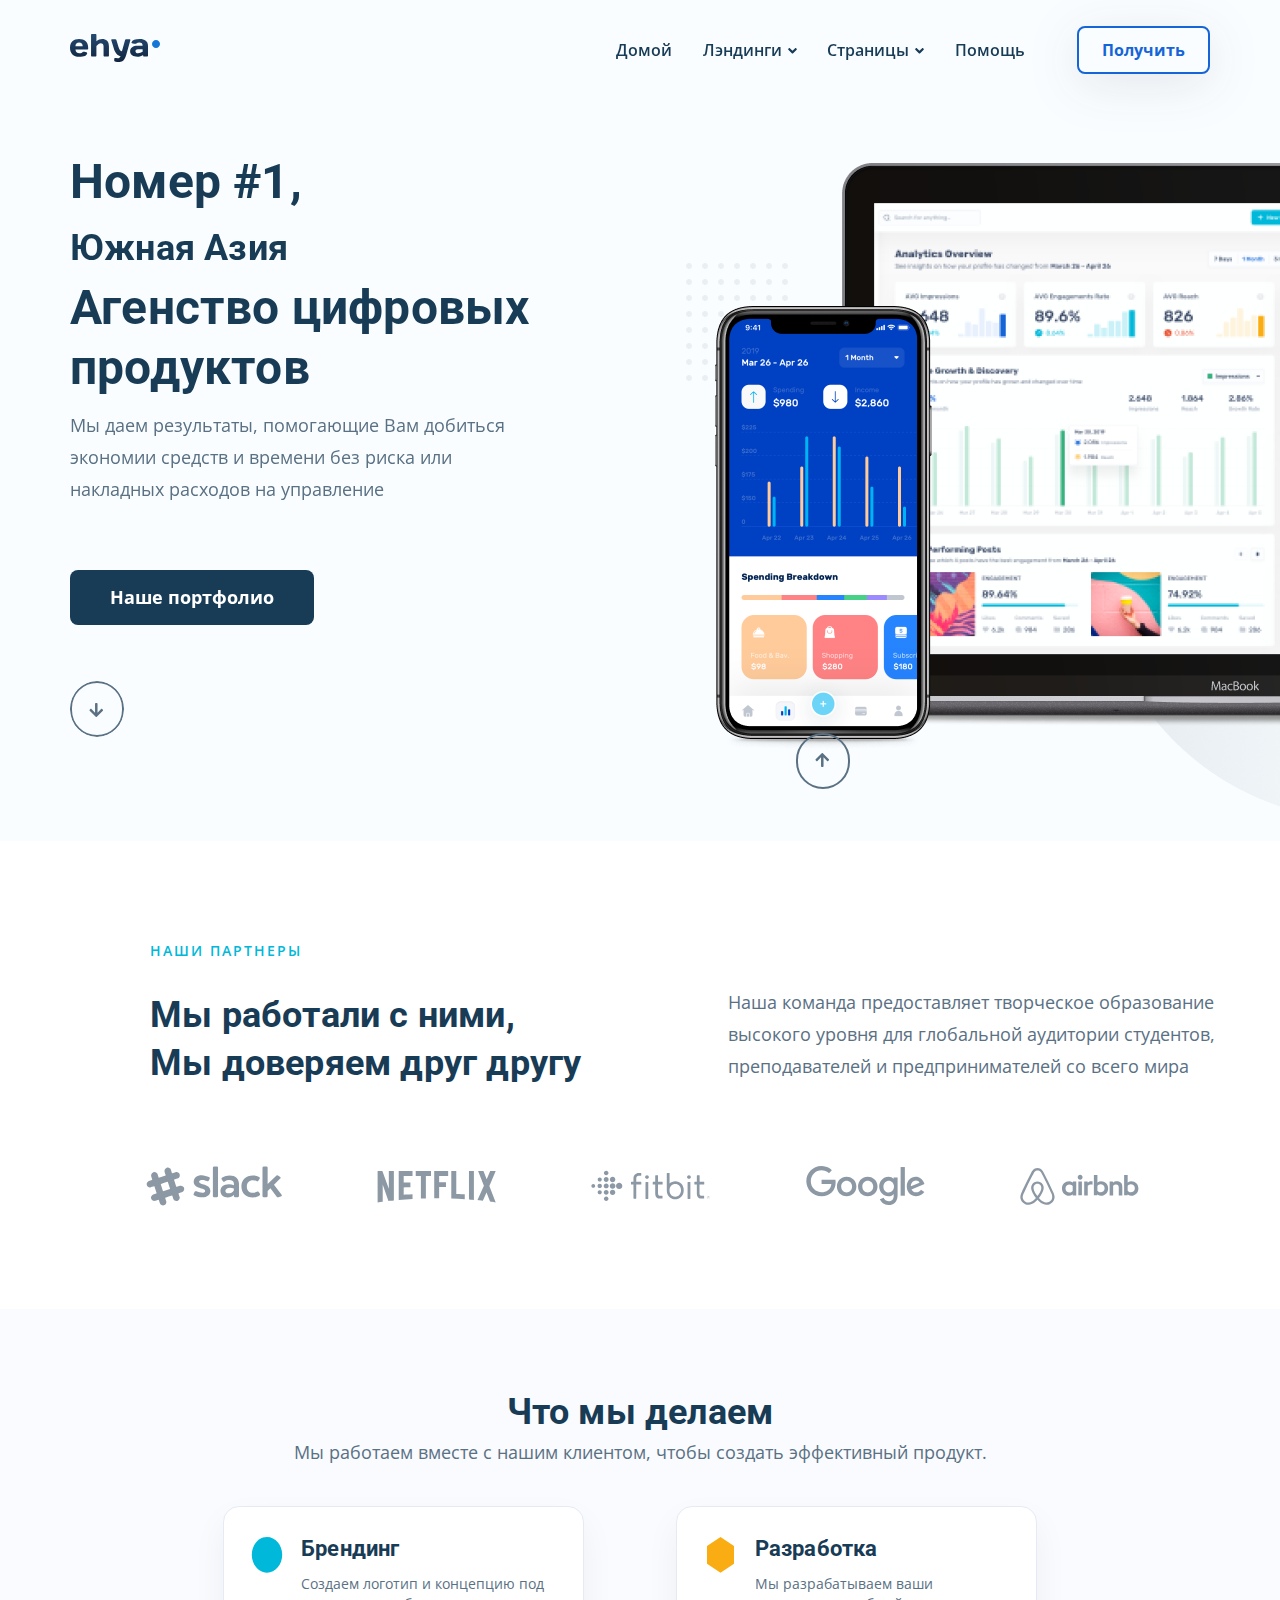
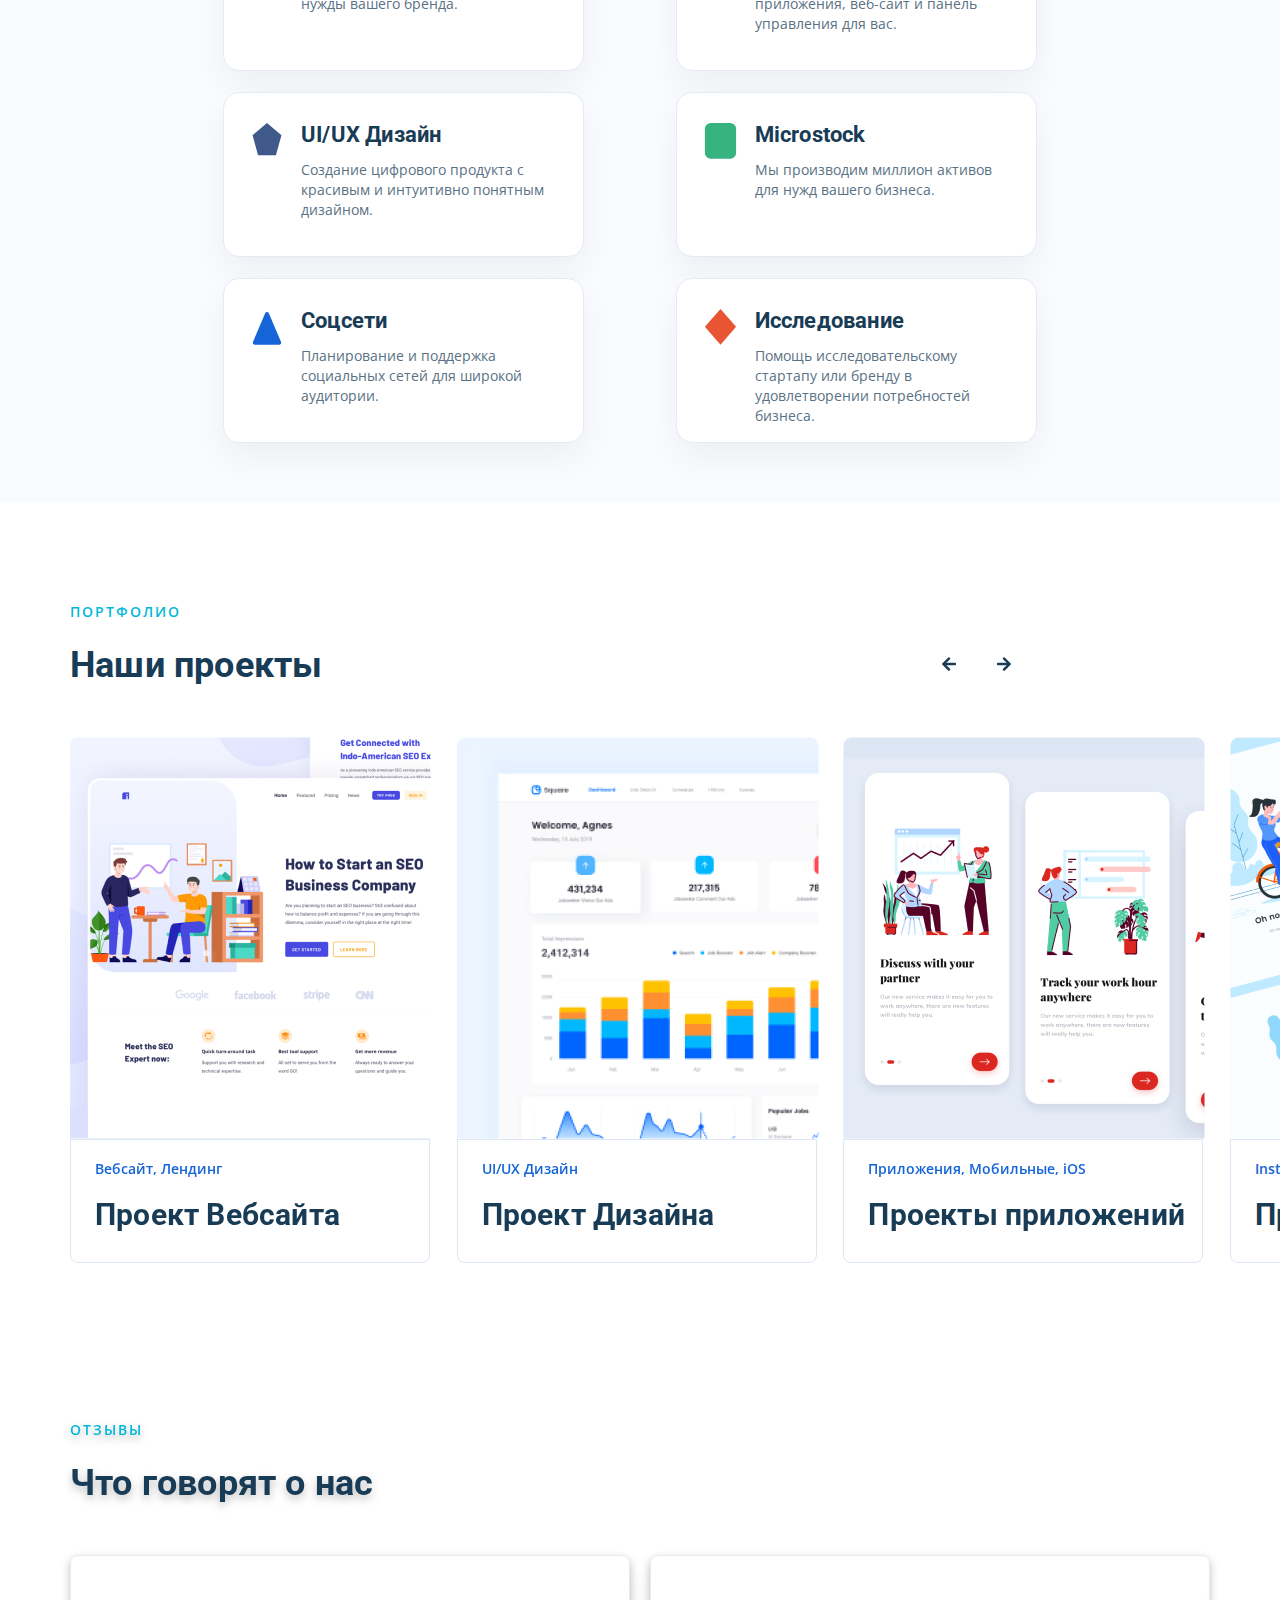
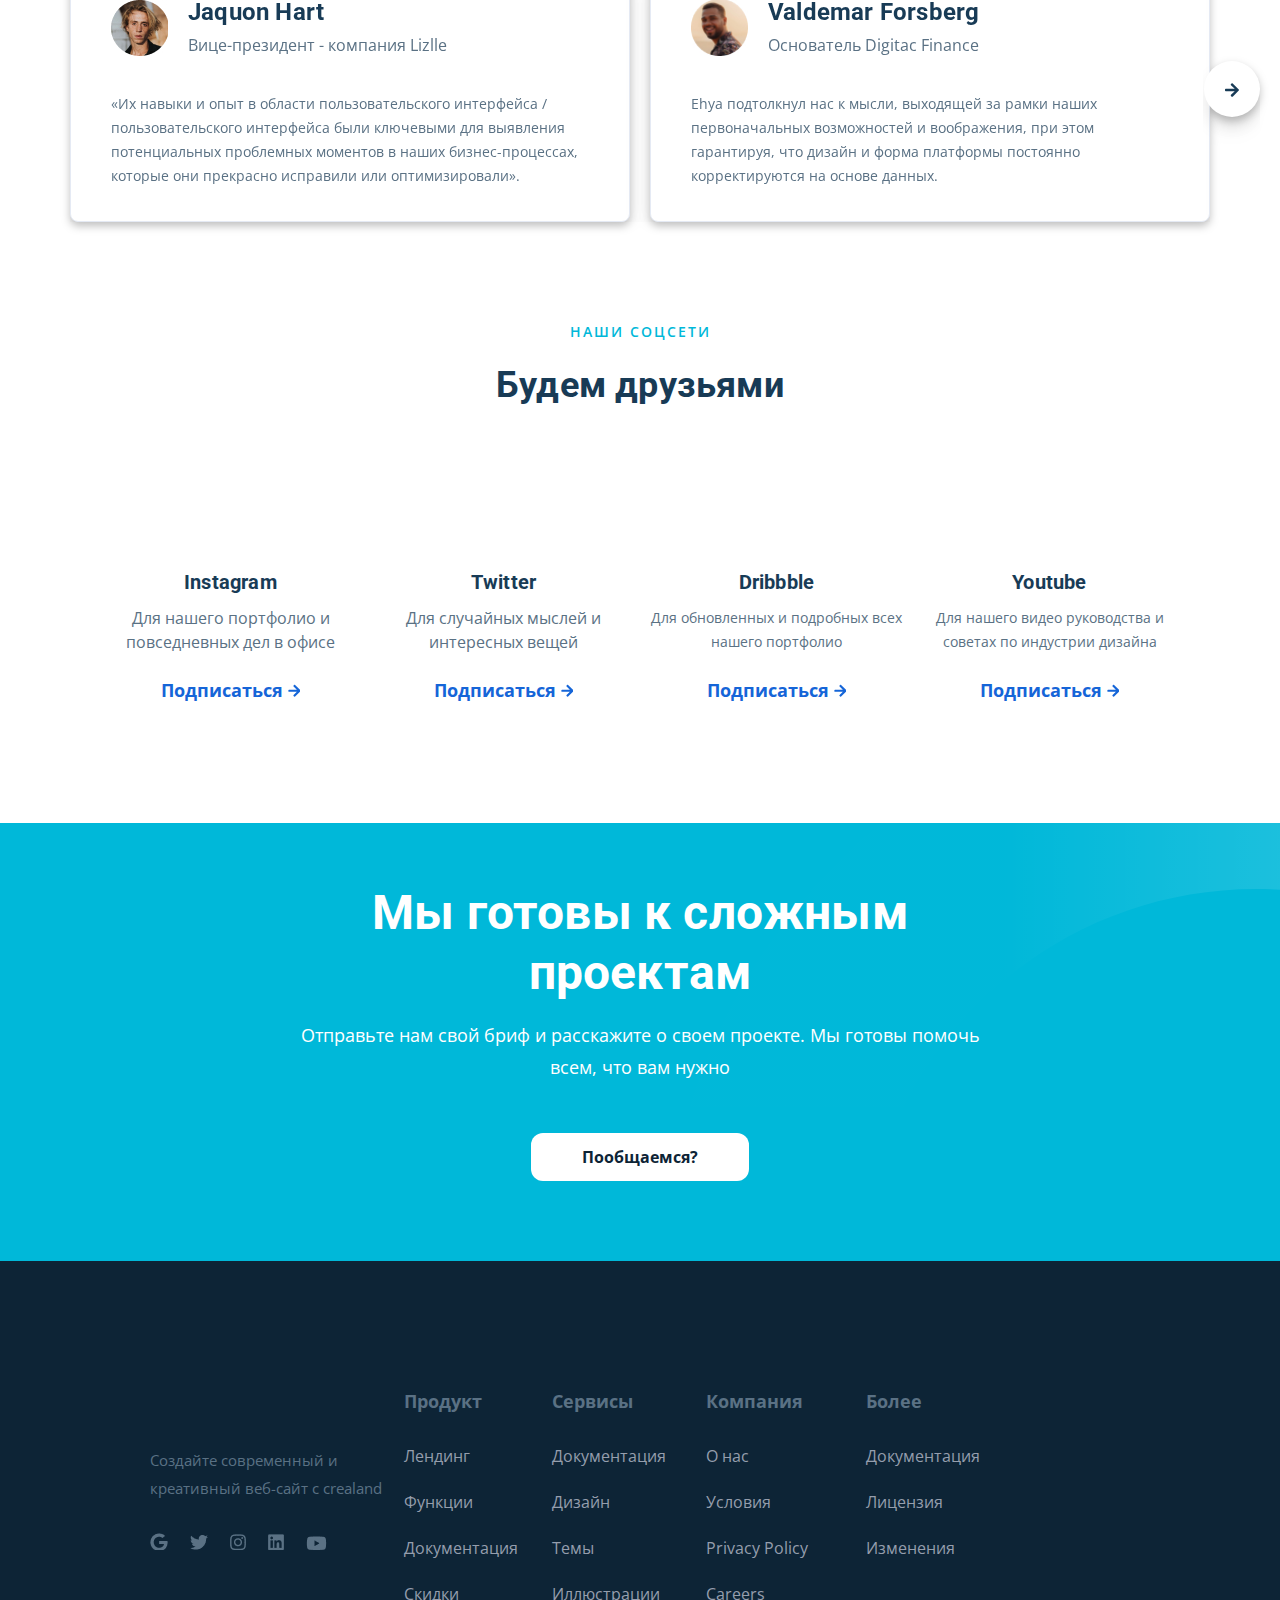
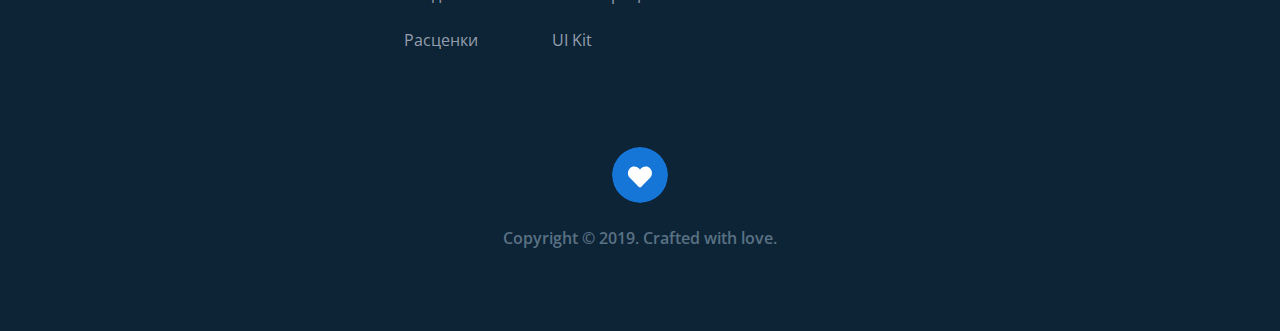
==== commit e7ce6b42: "fix: bag fixes" ====
--- a/index.html
+++ b/index.html
@@ -487,11 +487,13 @@
               href="https://www.instagram.com/?hl=ru"
               target="_blank"
               rel="nofollow noopener"
-              class="social-card__link net-card-1__link"
+              class="social-card__link net-card-1__link" 
               ><img
                 src="img/instagram.svg"
                 alt="icon: instagram"
                 class="social-card__icon"
+                data-aos="flip-right"
+              data-aos-duration="800"
             /></a>
             <h3 class="social-card__title net-card-1__title">Instagram</h3>
             <p class="social-card__info net-card-1__info">
@@ -521,6 +523,8 @@
                 src="img/twitter.svg"
                 alt="icon: twitter"
                 class="social-card__icon"
+                data-aos="flip-right"
+              data-aos-duration="800"
             /></a>
             <h3 class="social-card__title net-card-2__title">Twitter</h3>
             <p class="social-card__info net-card-2__info">
@@ -550,6 +554,8 @@
                 src="img/dribbble.svg"
                 alt="icon: dribbble"
                 class="social-card__icon net-card-3__icon"
+                data-aos="flip-right"
+              data-aos-duration="800"
             /></a>
             <h3 class="social-card__title">Dribbble</h3>
             <p class="social-card__info social-card__info--little net-card-3__info">
@@ -579,6 +585,8 @@
                 src="img/youtube.svg"
                 alt="icon: youtube"
                 class="social-card__icon net-card-4__icon"
+                data-aos="flip-right"
+              data-aos-duration="800"
             /></a>
             <h3 class="social-card__title net-card-4__title">Youtube</h3>
             <p class="social-card__info social-card__info--little net-card-4__info">
@@ -627,6 +635,8 @@
                 src="img/footer-logo.svg"
                 alt="icon: footer-logo"
                 class="footer-main__logo"
+                data-aos="flip-right"
+              data-aos-duration="2000"
             /></a>
             <p class="footer-main__text">
               Создайте современный и креативный веб-сайт с crealand
--- a/css/style.css
+++ b/css/style.css
@@ -1,2 +1,2500 @@
-*{box-sizing:border-box}.container{max-width:1140px;margin:auto}body{overflow-x:hidden}h1,h2,h3{margin:0;padding:0;font-family:'Roboto', sans-serif}p{font-family:'Open Sans', sans-serif}/*! normalize.css v8.0.1 | MIT License | github.com/necolas/normalize.css */html{line-height:1.15;-webkit-text-size-adjust:100%}body{margin:0}main{display:block}h1{font-size:2em;margin:0.67em 0}hr{box-sizing:content-box;height:0;overflow:visible}pre{font-family:monospace, monospace;font-size:1em}a{background-color:transparent}abbr[title]{border-bottom:none;text-decoration:underline;text-decoration:underline dotted}b,strong{font-weight:bolder}code,kbd,samp{font-family:monospace, monospace;font-size:1em}small{font-size:80%}sub,sup{font-size:75%;line-height:0;position:relative;vertical-align:baseline}sub{bottom:-0.25em}sup{top:-0.5em}img{border-style:none}button,input,optgroup,select,textarea{font-family:inherit;font-size:100%;line-height:1.15;margin:0}button,input{overflow:visible}button,select{text-transform:none}button,[type="button"],[type="reset"],[type="submit"]{-webkit-appearance:button}button::-moz-focus-inner,[type="button"]::-moz-focus-inner,[type="reset"]::-moz-focus-inner,[type="submit"]::-moz-focus-inner{border-style:none;padding:0}button:-moz-focusring,[type="button"]:-moz-focusring,[type="reset"]:-moz-focusring,[type="submit"]:-moz-focusring{outline:1px dotted ButtonText}fieldset{padding:0.35em 0.75em 0.625em}legend{box-sizing:border-box;color:inherit;display:table;max-width:100%;padding:0;white-space:normal}progress{vertical-align:baseline}textarea{overflow:auto}[type="checkbox"],[type="radio"]{box-sizing:border-box;padding:0}[type="number"]::-webkit-inner-spin-button,[type="number"]::-webkit-outer-spin-button{height:auto}[type="search"]{-webkit-appearance:textfield;outline-offset:-2px}[type="search"]::-webkit-search-decoration{-webkit-appearance:none}::-webkit-file-upload-button{-webkit-appearance:button;font:inherit}details{display:block}summary{display:list-item}template{display:none}[hidden]{display:none}.navbar{background-color:#FAFDFF}.navbar-block{padding:26px 0;display:flex;justify-content:space-between;align-items:center}.navbar-navigation{width:594px;height:48px;display:flex;justify-content:space-between;align-items:center}.navbar-menu{padding-right:6px;width:415px;list-style:none;display:flex;padding-left:0;justify-content:space-between}.navbar-menu__item{display:flex;align-items:center}.navbar-menu__item--dropdown{position:relative;display:inline-block}.navbar-menu__icon{margin-left:6px}.navbar-menu__link{font-family:Open Sans;font-style:normal;font-weight:600;font-size:16px;line-height:22px;color:#183B56;text-decoration:none;display:flex;align-items:center}.navbar-button{padding:11px 23px;font-family:Open Sans;font-style:normal;font-weight:bold;font-size:16px;line-height:22px;color:#1565D8;filter:drop-shadow(0px 10px 25px rgba(21,37,72,0.1));border:2px solid #1565D8;border-radius:8px;background-color:#FAFDFF;cursor:pointer;outline:none}.logo__image{width:90px;height:28px}.dropdown-content{display:none;position:absolute;top:20px;right:0}.dropdown-content__link{text-decoration:none;display:block;color:#183B56;font-family:Open Sans;font-style:normal;font-weight:600;font-size:14px;line-height:22px}.menu-button-navbar{display:none}h1,h2,p{margin:0}.hero{background:url("../img/hero-pictures.png");background-color:#FAFDFF;background-repeat:no-repeat;background-position:686px 63px;padding-top:52px;padding-bottom:104px}.hero-wrapper{position:relative}.hero-description__text{width:499px}.hero-description__title{font-family:Roboto;font-style:normal;font-weight:bold;font-size:48px;line-height:60px;letter-spacing:0.2px;color:#183B56;margin-bottom:6px}.hero-description__desc{width:457px;font-family:Open Sans;font-style:normal;font-weight:normal;font-size:18px;line-height:32px;color:#5A7184;margin-bottom:63px;overflow:hidden}.hero-description__button{padding:15px 40px;font-family:Open Sans;font-style:normal;font-weight:bold;font-size:18px;line-height:25px;color:#FFFFFF;background:#183B56;border-radius:8px;margin-bottom:56px;cursor:pointer;border:none;outline:none;overflow:hidden;text-overflow:ellipsis;white-space:nowrap}.hero-description__down{width:54px;height:56px;border-radius:50%;object-fit:cover}.asia-title{display:block;font-family:Roboto;font-style:normal;font-weight:bold;font-size:36px;line-height:60px;letter-spacing:0.2px;color:#183B56}.agency-title{font-family:Roboto;font-style:normal;font-weight:bold;font-size:48px;line-height:60px;letter-spacing:0.2px;color:#183B56;display:block;margin-bottom:15px}.down-image{display:block;border-radius:50%;scroll-behavior:smooth}.modal__overlay{position:fixed;left:0;right:0;top:0;bottom:0;background-color:rgba(0,143,223,0.39);z-index:100;visibility:hidden;opacity:0;transition:opacity 0.2s}.modal__overlay--visible{visibility:visible;opacity:1}.modal__dialog{position:fixed;top:50%;left:50%;max-width:478px;padding:33px 70px;background-color:#1565D8;transform:translate(-50%, -50%);color:white;border-radius:8px;z-index:101;visibility:hidden;opacity:0;transition:opacity 0.2s}.modal__dialog--visible{visibility:visible;opacity:1}.modal__close{position:absolute;right:18px;top:17px;text-decoration:none;cursor:pointer}.modal__title{font-family:Roboto;font-style:normal;font-weight:bold;font-size:18px;line-height:23px;text-transform:uppercase;margin-bottom:25px;text-align:center}.modal__input{width:100%;margin-top:15px;font-size:14px;font-family:Roboto;font-style:normal;font-weight:normal;color:#183B56;outline:none;background-color:#fff;border-radius:4px;border:none;padding:0 23px;height:50px}.modal__input:first-child{margin-top:0}.modal__message{font-size:14px;font-family:Roboto;font-style:normal;font-weight:normal;width:100%;max-height:123px;margin-top:15px;color:#183B56;resize:none;outline:none;margin-bottom:2px;background-color:#fff;border-radius:4px;padding:18px 23px;border:none}.modal__infoButton{margin-top:15px}.modal__button{font-family:Roboto;min-width:160px;padding:18px;font-style:normal;font-weight:bold;font-size:12px;line-height:15px;color:white;background-color:#183B56;border-radius:4px;border:none;outline:none;cursor:pointer}.modal__info{font-family:Roboto;font-style:normal;font-weight:bold;font-size:12px;line-height:15px;color:#fff}.modal__infoButton{display:flex;justify-content:space-between;align-items:center;width:100%}.modal__form #name-error{top:114px;right:80px}.modal__form #phone-error{top:177px;right:80px}.modal__form #email-error{top:242px;right:80px}.form label.invalid{position:absolute;font-size:13px;color:tomato;font-weight:bold}h4{margin:0;padding:0}.partners{padding:100px 218px 99px 150px}.partners-title{font-family:Open Sans;font-style:normal;font-weight:600;font-size:14px;line-height:19px;letter-spacing:2px;text-transform:uppercase;color:#00B8D9;margin-bottom:28px}.partners-info{width:1092px;display:flex;align-items:center;justify-content:space-between;margin-bottom:82px}.partners-info__name{max-width:433px;font-family:Roboto;font-style:normal;font-weight:bold;font-size:36px;line-height:48px;letter-spacing:0.2px;color:#183B56;overflow:hidden}.partners-info__about{width:514px;font-family:Open Sans;font-style:normal;font-weight:normal;font-size:18px;line-height:32px;color:#5A7184;overflow-y:auto}.partners-icons{width:1089px;display:flex;align-items:center;justify-content:space-around;margin-left:-52px}.whatWeDo{padding:79px 150px 39px 150px;background-color:#F9FBFE}.whatWeDo-cards{display:flex;flex-wrap:wrap;justify-content:space-between;align-items:center}.whatWeDo-cards__item{padding:25px 24px;width:361px;height:165px;background:#FFFFFF;border:1px solid #E5EAF4;box-shadow:0px 15px 35px rgba(0,0,0,0.05);border-radius:16px;display:flex;margin-bottom:21px}.whatWeDo-cards__icon{display:block;width:40px;height:46px;margin-right:15px}.whatWeDo-cards-info__title{max-width:258px;font-family:Roboto;font-style:normal;font-weight:bold;font-size:22px;line-height:33px;letter-spacing:0.2px;color:#183B56;margin-bottom:9px;overflow:hidden;text-overflow:ellipsis;white-space:nowrap}.whatWeDo-cards-info__text{font-family:Open Sans;font-style:normal;font-weight:normal;font-size:14px;line-height:20px;color:#5A7184}.whatWeDo-title{font-family:Roboto;font-style:normal;font-weight:bold;font-size:36px;line-height:48px;letter-spacing:0.2px;color:#183B56;margin-right:120px;overflow:hidden;text-overflow:ellipsis;white-space:nowrap}.whatWeDo-text{font-family:Open Sans;font-style:normal;font-weight:normal;font-size:18px;line-height:32px;color:#5A7184;overflow:hidden;text-overflow:ellipsis}.whatWeDo-description{display:flex;align-items:center;margin-bottom:38px}.portfolio{position:relative;padding-bottom:159px;padding-top:99px}.portfolio-wrapper{position:static}.portfolio-slider{position:static;overflow:visible}.portfolio-slider__button{position:absolute;top:132px;right:303px;z-index:99;width:56px;height:56px;border:none;cursor:pointer;background-repeat:no-repeat;background-position:center;background-color:transparent}.portfolio-slider__button--prev{background-image:url(../img/button-prev.svg);outline:none}.portfolio-slider__button--next{background-image:url(../img/button-next.svg);right:248px;outline:none}.portfolio-title{font-family:Open Sans;font-style:normal;font-weight:600;font-size:14px;line-height:19px;letter-spacing:2px;text-transform:uppercase;color:#00B8D9;margin-bottom:20px}.portfolio-name{font-family:Roboto;font-style:normal;font-weight:bold;font-size:36px;line-height:48px;letter-spacing:0.2px;color:#183B56;margin-bottom:48px}.portfolio-card{width:360px;height:524px}.portfolio-card__image{display:block;object-fit:cover}.portfolio-info{width:360px;height:124px;padding:19px 0 24px 24px;background:#FFFFFF;border:1px solid #DDE6F4;border-radius:0px 0px 8px 8px}.portfolio-info__landing{font-family:Open Sans;font-style:normal;font-weight:600;font-size:14px;line-height:20px;color:#1565D8;margin-bottom:16px}.portfolio-info__project{font-family:Roboto;font-style:normal;font-weight:bold;font-size:30px;line-height:40px;letter-spacing:0.2px;color:#183B56}.feedback{position:relative;filter:drop-shadow(0px 4px 4px rgba(0,0,0,0.25));padding-bottom:20px}.feedback-card{width:555px;height:267px;background-color:#FFFFFF;border:1px solid #E5EAF4;box-shadow:0px 15px 35px rgba(0,0,0,0.05);border-radius:8px;padding:40px}.feedback-card-description{font-family:Open Sans;font-style:normal;font-weight:normal;font-size:14px;line-height:24px;color:#5A7184;overflow-y:auto;height:120px}.feedback-container{width:100%;height:100%}.feedback-info{display:flex;align-items:center;margin-bottom:30px}.feedback-info__image{display:block;width:57px;height:56px;margin-right:20px;object-fit:cover}.feedback-text__title{font-family:Roboto;font-style:normal;font-weight:bold;font-size:24px;line-height:32px;letter-spacing:0.2px;color:#183B56;margin-bottom:3px}.feedback-text__subtitle{font-family:Open Sans;font-style:normal;font-weight:normal;font-size:16px;line-height:28px;color:#5A7184}.feedback-slider{position:static}.feedback-slider__button{z-index:99;top:240px;right:20px;position:absolute;width:57px;height:82px;border:none;cursor:pointer;outline:none;background-repeat:no-repeat;background-position:right;background-color:transparent}.feedback-slider__button--next{background-image:url(../img/arrow-feedback.svg)}.feedback-title{font-family:Open Sans;font-style:normal;font-weight:600;font-size:14px;line-height:19px;letter-spacing:2px;text-transform:uppercase;color:#00B8D9;margin-bottom:20px}.feedback-name{font-family:Roboto;font-style:normal;font-weight:bold;font-size:36px;line-height:48px;letter-spacing:0.2px;color:#183B56;margin-bottom:48px}.social-media{margin-top:80px;margin-bottom:120px}.social-media-title{font-family:Open Sans;font-style:normal;font-weight:600;font-size:14px;line-height:19px;text-align:center;letter-spacing:2px;text-transform:uppercase;color:#00B8D9;margin-bottom:20px}.social-media-container{width:1082px;margin:0 auto}.social-media-name{font-family:Roboto;font-style:normal;font-weight:bold;font-size:36px;line-height:48px;text-align:center;letter-spacing:0.2px;color:#183B56;margin-bottom:60px}.social-media-wrapper{display:flex;align-items:center;justify-content:space-between}.social-card{width:263px;height:232px;text-align:center}.social-card__title{font-family:Roboto;font-style:normal;font-weight:bold;font-size:20px;line-height:24px;letter-spacing:0.2px;color:#183B56;margin-bottom:12px}.social-card__icon{margin-bottom:30px;border-radius:16px;object-fit:cover}.social-card__info{font-family:Open Sans;font-style:normal;font-weight:normal;font-size:16px;line-height:24px;color:#5A7184;margin-bottom:24px}.social-card__info--little{font-family:Open Sans;font-style:normal;font-weight:normal;font-size:14px;line-height:24px;text-align:center;color:#5A7184;margin-bottom:24px}.social-card-subscribe{font-family:Open Sans;font-style:normal;font-weight:bold;font-size:18px;line-height:25px;color:#1565D8;text-decoration:none;display:flex;align-items:center;justify-content:center}.social-card-subscribe__icon{margin-left:4.5px}.cta{background:url("../img/oval.svg");background-repeat:no-repeat;background-position:663px -62px;padding:60px 287px 80px 287px;background-color:#00b8d9}.cta-title{font-family:Roboto;font-style:normal;font-weight:bold;font-size:48px;line-height:60px;text-align:center;letter-spacing:0.2px;color:#FFFFFF;margin-bottom:16px}.cta-info{font-family:Open Sans;font-style:normal;font-weight:normal;font-size:18px;line-height:32px;text-align:center;color:#FFFFFF;margin-bottom:50px}.cta-button{padding:13px 51px;margin:0 auto;background:#FFFFFF;border-radius:12px;font-family:Open Sans;font-style:normal;font-weight:bold;font-size:16px;line-height:22px;color:#0D2436;outline:none;cursor:pointer;display:flex;border:none}.footer{background-color:#0D2436;padding:128px 300px 82px 150px}.footer-logo{width:90px;height:28px}.footer-main{width:243px;height:160px;margin-right:-47px}.footer-main__link{display:block;margin-bottom:24px}.footer-main__text{font-family:Open Sans;font-style:normal;font-weight:normal;font-size:15px;line-height:28px;color:#5A7184;margin-bottom:31px}.footer-main-icons{width:210px}.footer-main-icons__icon{margin-right:18px}.footer-product{margin-left:-19px}.footer-product__title{font-family:Open Sans;font-style:normal;font-weight:bold;font-size:18px;line-height:25px;color:#5A7184;margin-bottom:31px}.footer-product__items{list-style:none;padding:0;margin:0}.footer-product__item{margin-bottom:24px}.footer-product__link{text-decoration:none;font-family:Open Sans;font-style:normal;font-weight:normal;font-size:16px;line-height:22px;color:#959EAD}.footer-services{margin-left:-43px}.footer-company{margin-left:-37px}.footer-wrapper{display:flex;justify-content:space-between;margin-bottom:72px}.footer-link{margin:auto}.footer-icon{margin-bottom:19px;border-radius:50%;object-fit:cover}.footer-copyright{font-family:Open Sans;font-style:normal;font-weight:600;font-size:16px;line-height:22px;text-align:center;color:#5A7184}.footer-heart-link{display:flex;flex-direction:column;justify-content:center;margin-left:149px}.to-top{position:fixed;bottom:90px;right:114px;border-radius:50%;width:54px;height:54px}.hero-thankyou{background-color:#FAFDFF;background:none}@media (min-width: 1450px){.hero{background-position:1000px 63px}}@media (width: 1440px){.feedback-slider__button{top:240px;right:122px}}@media (max-width: 1400px){.whatWeDo-description{flex-direction:column;align-items:center}.whatWeDo-title{margin-right:0}.whatWeDo-cards{justify-content:space-evenly}}@media (max-width: 1250px){.partners-info{max-width:1000px}}@media (min-width: 1015px) and (max-width: 1400px){.whatWeDo-cards__item:nth-child(-n+6){margin-right:20px}}@media (max-width: 1200px){.container{max-width:960px}.partners{padding:100px 0 1px 0}.partners-info{width:100%;flex-direction:column;margin-bottom:20px}.partners-info__about{width:777px}.partners-info__name{margin-bottom:15px}.partners-icons{width:100%;flex-wrap:wrap;justify-content:space-between;margin:auto}.partners-icons-link{flex-basis:21%;width:150px;margin-bottom:15px}.cta{padding:60px 180px}.cta-container{max-width:960px}.social-media{margin-top:153px}.social-media-container{max-width:960px}.social-media-wrapper{display:flex;flex-wrap:wrap;justify-content:space-around}.social-media-card{flex-basis:34%;max-width:400px;margin-bottom:32px}.social-card__icon{margin-bottom:9px}.footer{padding:128px}.footer-container{max-width:960px;margin:0}.footer-wrapper{display:flex;flex-wrap:wrap;justify-content:space-between}}@media (min-width: 330px) and (max-width: 994px){.footer-main{display:inline-table}.footer-block{padding:10px}}@media (max-width: 1024px){.hero{background-position:580px 63px}.whatWeDo-cards__item{min-width:280px}.whatWeDo-text{min-width:350px;text-align:center}.footer{padding:80px}}@media (max-width: 992px){.container{max-width:700px}.hero{background-position:560px 63px}.hero-description__title{font-size:35px}.hero-description__desc{font-size:15px;width:100%}.hero-description__text{width:350px}.navbar-navigation{justify-content:space-evenly}.asia-title{font-size:26px}.agency-title{font-size:35px}.modal__infoButton{flex-wrap:wrap;width:100%}.modal__info{order:1;margin-bottom:10px}.modal__button{order:2;width:100%}.partners-title{text-align:center}.partners-info__about{width:600px}.cta{padding:60px 150px}.cta-container{max-width:700px}.cta-title{font-size:35px}.cta-info{font-size:16px}.social-media-container{max-width:700px}.footer{padding:50px;margin:0}.footer-container{max-width:700px}.footer-wrapper{flex-wrap:wrap}.footer-main{margin:0}.footer-product{margin:0}.footer-block{margin:0}.footer-heart-link{margin:0 auto}}@media (max-width: 820px){.hero{background-position:480px 63px;background-size:contain}}@media (max-width: 767px){.container{width:87.5%}body{padding-top:78px}.navbar--mobile-fixed{position:fixed;left:0;top:0;right:0;z-index:99}.navbar-navigation{display:none;position:fixed;left:0;right:0;bottom:0;top:80px;background-color:#3a639f;width:100%;height:100%;text-align:center;overflow-y:scroll}.navbar-navigation--visible{display:block}.navbar-menu{margin:0;flex-direction:column;align-items:center;width:100%;padding-top:50px;padding-bottom:20px}.navbar-menu__link{color:#FAFDFF;font-size:26px}.navbar-menu__item{margin-bottom:30px}.navbar-menu__icon{display:none}.hero{background:url("../img/hero-pictures.png");background-repeat:no-repeat;background-position:224px 463px;background-size:750px;min-height:1080px}.hero-thankyou{background-color:#FAFDFF;background:none}.hero-description{text-align:center;width:100%}.hero-description__title{font-size:40px}.hero-description__text{width:100%;text-align:center}.hero-description__desc{margin:auto;max-width:500px;margin-bottom:30px}.hero-description__down{position:absolute;bottom:-544px;left:48%}.menu-button{display:flex;width:18px;height:19px;padding:0;align-items:center;justify-content:space-between;flex-direction:column;border:none;background-color:#fff;cursor:pointer}.menu-button__line{width:24px;height:3px;background-color:#183B56}.agency-title{font-size:30px}.modal__input{font-size:12px}.modal__message{font-size:12px}.partners-info__name{font-size:30px;text-align:center}.partners-info__name-first{display:block}.partners-info__about{font-size:16px;width:550px;text-align:center}.partners-icons-link{flex-basis:21%}.partners-link{width:108px;height:31px}.whatWeDo-title{font-size:32px}.whatWeDo-text{font-size:16px}.cta{padding:60px 130px}.cta-container{margin:auto}.cta-button{padding:13px 36px}.social-media-container{width:87.5%}.footer-container{width:87.5%}.portfolio-slider__button{display:none}}@media (max-width: 576px){.hero{background-position:120px 497px;background-size:630px;padding-bottom:20px}.hero-description__title{font-size:35px}.hero-description__desc{max-width:420px}.hero-description__down{left:46%;bottom:-474px}.asia-title{font-size:22px}.agency-title{font-size:28px}.partners-info__name{font-size:28px}.partners-info__about{font-size:13px;width:400px}.partners-icons{width:300px}.card-1{order:1}.card-2{order:2}.card-3{order:5}.card-4{order:3}.card-5{order:4}.card-6{order:6;padding-bottom:5px}.card-6 h3{margin-top:-7px}.whatWeDo{padding:68px 0}.whatWeDo-title{font-size:28px;line-height:36px;margin-bottom:16px}.whatWeDo-text{font-size:16px;line-height:28px;min-width:280px;margin-bottom:-32px}.whatWeDo-cards__item{width:280px;min-height:197px;padding:19px 16px 13px 24px;margin-bottom:7px;flex-direction:column}.whatWeDo-cards__icon{width:40px;height:42px;margin-bottom:20px}.whatWeDo-cards-info__title{margin-bottom:7px;font-size:20px;line-height:24px}.cta{padding:60px 80px}}@media (min-width: 320px) and (max-width: 480px){body{padding-top:63px}.container{max-width:280px}.navbar-block{padding:16px 0;justify-content:space-between}.navbar-navigation{top:61px;padding-bottom:20px}.navbar-navigation--visible{height:calc(100% - 61px)}.navbar-menu{padding-bottom:20px}.navbar-button{margin:0 auto}.hero{background-position:98px 463px;background-size:530px;min-height:882px;padding:33px 0 30px 0}.hero-thankyou{background-color:#FAFDFF;background:none}.hero-description__title{font-size:30px;line-height:36px}.hero-description__title-block{margin-bottom:-10px}.hero-description__text{text-align:center}.hero-description__down{left:40%;bottom:-390px}.hero-description__desc{font-size:16px;line-height:28px;margin-bottom:19px}.hero-description__button{padding:12px 37px;font-size:16px;line-height:22px}.down-image{width:48px;height:48px}.asia-title{font-size:30px;line-height:36px}.agency-title{font-size:30px;line-height:36px}.partners{padding-top:2px}.partners-info{margin-bottom:-2px}.partners-info__name{width:280px;line-height:30px;margin-bottom:13px}.partners-info__about{width:100%;margin-bottom:24px;line-height:24px}.partners-title{line-height:29px;letter-spacing:2.2px;margin-left:34px;margin-bottom:16px}.partners-icons{width:241px}.partners-icons-link{margin-bottom:26px}.partners-icons-link:last-child{display:none}.portfolio{padding-top:9px;padding-bottom:32px}.portfolio-title{font-size:14px;line-height:19px;text-align:center;margin-bottom:16px;margin-left:14px}.portfolio-name{font-size:28px;line-height:36px;text-align:center;margin-bottom:36px}.portfolio-wrapper{display:flex;flex-direction:column}.portfolio-card{width:280px;height:404px;margin-bottom:24px}.portfolio-card__image{width:280px;height:300px}.portfolio-info{padding:0;padding-top:20px;width:280px;height:104px}.portfolio-info__landing{font-size:14px;line-height:20px;text-align:center;margin-bottom:12px}.portfolio-info__project{font-size:24px;line-height:32px;text-align:center}.cta{padding:64px 20px}.cta-container{max-width:280px}.cta-title{font-size:28px;line-height:30px;margin-bottom:32px}.cta-info{font-size:16px;line-height:27px;margin-bottom:12px}.cta-button{padding:13px 25px;font-size:16px;line-height:22px}.social-media{margin-top:127px;margin-bottom:25px}.social-media-card{display:flex;flex-direction:column;justify-content:space-between;margin-bottom:0}.social-media-wrapper{margin:-1px -11px}.social-media-title{font-size:14px;line-height:19px;margin-bottom:22px}.social-media-name{font-size:28px;line-height:36px;text-transform:capitalize;margin-bottom:33px}.social-media-container{max-width:280px}.social-card{width:130px;height:199px;margin-bottom:33px}.social-card__icon{width:48px;height:48px}.social-card__title{font-size:20px;line-height:24px}.social-card__info{font-size:13px;line-height:19px;width:130px}.social-card-subscribe{font-size:11px;line-height:20px}.social-card-subscribe__icon{width:16px;height:12px}.net-card-1__info{margin-bottom:-3px}.net-card-1__subscribe{margin-top:10px;margin-left:9px}.net-card-3__icon{margin-bottom:10px}.net-card-4__info{margin-bottom:5px}.footer{padding:48px 33px 1px 24px}.footer-container{max-width:280px;margin:0}.footer-main{padding:0;order:5;width:263px;display:flex;flex-direction:column}.footer-main__link{margin-bottom:14px}.footer-main__logo{width:77px;height:24px;margin-left:99px;margin-top:9px}.footer-main__text{font-size:14px;line-height:28px;text-align:center;width:263px}.footer-main-icons{margin-top:-11px;margin-left:49px}.footer-product{order:1;width:113px;margin-right:-25px}.footer-product__title{font-size:16px;line-height:22px;margin-bottom:20px}.footer-product__item{font-size:14px;line-height:20px;margin-bottom:12px}.footer-sevices{order:2;width:103px}.footer-company{order:3;width:115px}.footer-more{order:4;width:112px}.footer-heart-link{display:none}.footer-block{margin-bottom:23px}.feedback{filter:none;text-align:center}.feedback-title{font-size:14px;line-height:19px}.feedback-name{font-size:28px;line-height:36px;margin-bottom:69px}.feedback-card{padding:24px 7px 18px 10px;width:290px;height:354px}.feedback-card-description{font-size:14px;line-height:22px;height:176px}.feedback-info{margin-bottom:0;flex-direction:column}.feedback-info__image{margin-right:0;margin-bottom:16px}.feedback-text__title{font-size:20px;line-height:24px;margin-bottom:7px}.feedback-text__subtitle{font-size:11px;line-height:27px;margin-bottom:6px;display:block}}@media (width: 320px){.hero{background:url("../img/hero-pictures-mobile.png");background-color:#FAFDFF;background-repeat:no-repeat;background-position:-35px 450px}.hero-description__down{left:40%;bottom:-322px}.feedback-slider__button{top:517px;left:133px}}@media (max-height: 527px){.modal__dialog--visible{overflow-y:auto;max-height:95vh}.navbar-navigation--visible{overflow-y:auto;padding-bottom:20px}}@media (min-width: 992px){.navbar-button:hover{box-shadow:0 0 12px #00B8D9}.navbar-menu__link:hover{color:#1565D8}.navbar-menu__item--dropdown:hover .dropdown-content{display:block}.dropdown-content__link{position:relative}.dropdown-content__link:after{content:"";position:absolute;bottom:0;left:0;width:0%;height:1px;background-color:#00B8D9;transition:width 0.2s}.dropdown-content__link:hover:after{width:100%}.hero-description__button:hover{box-shadow:0 0 14px #00B8D9}.down-image:hover{background-color:#98cdd6}.modal__button:hover{box-shadow:0 0 16px #00B8D9}.partners-icons-link:hover{box-shadow:0 0 12px #00B8D9}.social-card__icon:hover{box-shadow:0 0 12px #00B8D9}.social-card-subscribe:hover{color:#00B8D9}.social-card-subscribe:hover__icon:hover{border-bottom:5px solid #d13030}.feedback-slider__button:hover{box-shadow:0 0 12px #00B8D9}.cta-button:hover{box-shadow:0 0 16px #1565D8}.footer-main-icons__icon:hover{box-shadow:0 0 12px #00B8D9}.footer-icon:hover{box-shadow:0 0 12px #00B8D9}.footer-product__link:hover{color:#fff}.to-top:hover{box-shadow:0 0 14px #00B8D9}}
+* {
+  -webkit-box-sizing: border-box;
+          box-sizing: border-box;
+}
+
+html {
+  scroll-behavior: smooth;
+}
+
+.container {
+  max-width: 1140px;
+  margin: auto;
+}
+
+body {
+  overflow-x: hidden;
+}
+
+h1, h2, h3 {
+  margin: 0;
+  padding: 0;
+  font-family: 'Roboto', sans-serif;
+}
+
+p {
+  font-family: 'Open Sans', sans-serif;
+}
+
+/*! normalize.css v8.0.1 | MIT License | github.com/necolas/normalize.css */
+/* Document
+   ========================================================================== */
+/**
+ * 1. Correct the line height in all browsers.
+ * 2. Prevent adjustments of font size after orientation changes in iOS.
+ */
+html {
+  line-height: 1.15;
+  /* 1 */
+  -webkit-text-size-adjust: 100%;
+  /* 2 */
+}
+
+/* Sections
+   ========================================================================== */
+/**
+ * Remove the margin in all browsers.
+ */
+body {
+  margin: 0;
+}
+
+/**
+ * Render the `main` element consistently in IE.
+ */
+main {
+  display: block;
+}
+
+/**
+ * Correct the font size and margin on `h1` elements within `section` and
+ * `article` contexts in Chrome, Firefox, and Safari.
+ */
+h1 {
+  font-size: 2em;
+  margin: 0.67em 0;
+}
+
+/* Grouping content
+   ========================================================================== */
+/**
+ * 1. Add the correct box sizing in Firefox.
+ * 2. Show the overflow in Edge and IE.
+ */
+hr {
+  -webkit-box-sizing: content-box;
+          box-sizing: content-box;
+  /* 1 */
+  height: 0;
+  /* 1 */
+  overflow: visible;
+  /* 2 */
+}
+
+/**
+ * 1. Correct the inheritance and scaling of font size in all browsers.
+ * 2. Correct the odd `em` font sizing in all browsers.
+ */
+pre {
+  font-family: monospace, monospace;
+  /* 1 */
+  font-size: 1em;
+  /* 2 */
+}
+
+/* Text-level semantics
+   ========================================================================== */
+/**
+ * Remove the gray background on active links in IE 10.
+ */
+a {
+  background-color: transparent;
+}
+
+/**
+ * 1. Remove the bottom border in Chrome 57-
+ * 2. Add the correct text decoration in Chrome, Edge, IE, Opera, and Safari.
+ */
+abbr[title] {
+  border-bottom: none;
+  /* 1 */
+  text-decoration: underline;
+  /* 2 */
+  -webkit-text-decoration: underline dotted;
+          text-decoration: underline dotted;
+  /* 2 */
+}
+
+/**
+ * Add the correct font weight in Chrome, Edge, and Safari.
+ */
+b,
+strong {
+  font-weight: bolder;
+}
+
+/**
+ * 1. Correct the inheritance and scaling of font size in all browsers.
+ * 2. Correct the odd `em` font sizing in all browsers.
+ */
+code,
+kbd,
+samp {
+  font-family: monospace, monospace;
+  /* 1 */
+  font-size: 1em;
+  /* 2 */
+}
+
+/**
+ * Add the correct font size in all browsers.
+ */
+small {
+  font-size: 80%;
+}
+
+/**
+ * Prevent `sub` and `sup` elements from affecting the line height in
+ * all browsers.
+ */
+sub,
+sup {
+  font-size: 75%;
+  line-height: 0;
+  position: relative;
+  vertical-align: baseline;
+}
+
+sub {
+  bottom: -0.25em;
+}
+
+sup {
+  top: -0.5em;
+}
+
+/* Embedded content
+   ========================================================================== */
+/**
+ * Remove the border on images inside links in IE 10.
+ */
+img {
+  border-style: none;
+}
+
+/* Forms
+   ========================================================================== */
+/**
+ * 1. Change the font styles in all browsers.
+ * 2. Remove the margin in Firefox and Safari.
+ */
+button,
+input,
+optgroup,
+select,
+textarea {
+  font-family: inherit;
+  /* 1 */
+  font-size: 100%;
+  /* 1 */
+  line-height: 1.15;
+  /* 1 */
+  margin: 0;
+  /* 2 */
+}
+
+/**
+ * Show the overflow in IE.
+ * 1. Show the overflow in Edge.
+ */
+button,
+input {
+  /* 1 */
+  overflow: visible;
+}
+
+/**
+ * Remove the inheritance of text transform in Edge, Firefox, and IE.
+ * 1. Remove the inheritance of text transform in Firefox.
+ */
+button,
+select {
+  /* 1 */
+  text-transform: none;
+}
+
+/**
+ * Correct the inability to style clickable types in iOS and Safari.
+ */
+button,
+[type="button"],
+[type="reset"],
+[type="submit"] {
+  -webkit-appearance: button;
+}
+
+/**
+ * Remove the inner border and padding in Firefox.
+ */
+button::-moz-focus-inner,
+[type="button"]::-moz-focus-inner,
+[type="reset"]::-moz-focus-inner,
+[type="submit"]::-moz-focus-inner {
+  border-style: none;
+  padding: 0;
+}
+
+/**
+ * Restore the focus styles unset by the previous rule.
+ */
+button:-moz-focusring,
+[type="button"]:-moz-focusring,
+[type="reset"]:-moz-focusring,
+[type="submit"]:-moz-focusring {
+  outline: 1px dotted ButtonText;
+}
+
+/**
+ * Correct the padding in Firefox.
+ */
+fieldset {
+  padding: 0.35em 0.75em 0.625em;
+}
+
+/**
+ * 1. Correct the text wrapping in Edge and IE.
+ * 2. Correct the color inheritance from `fieldset` elements in IE.
+ * 3. Remove the padding so developers are not caught out when they zero out
+ *    `fieldset` elements in all browsers.
+ */
+legend {
+  -webkit-box-sizing: border-box;
+          box-sizing: border-box;
+  /* 1 */
+  color: inherit;
+  /* 2 */
+  display: table;
+  /* 1 */
+  max-width: 100%;
+  /* 1 */
+  padding: 0;
+  /* 3 */
+  white-space: normal;
+  /* 1 */
+}
+
+/**
+ * Add the correct vertical alignment in Chrome, Firefox, and Opera.
+ */
+progress {
+  vertical-align: baseline;
+}
+
+/**
+ * Remove the default vertical scrollbar in IE 10+.
+ */
+textarea {
+  overflow: auto;
+}
+
+/**
+ * 1. Add the correct box sizing in IE 10.
+ * 2. Remove the padding in IE 10.
+ */
+[type="checkbox"],
+[type="radio"] {
+  -webkit-box-sizing: border-box;
+          box-sizing: border-box;
+  /* 1 */
+  padding: 0;
+  /* 2 */
+}
+
+/**
+ * Correct the cursor style of increment and decrement buttons in Chrome.
+ */
+[type="number"]::-webkit-inner-spin-button,
+[type="number"]::-webkit-outer-spin-button {
+  height: auto;
+}
+
+/**
+ * 1. Correct the odd appearance in Chrome and Safari.
+ * 2. Correct the outline style in Safari.
+ */
+[type="search"] {
+  -webkit-appearance: textfield;
+  /* 1 */
+  outline-offset: -2px;
+  /* 2 */
+}
+
+/**
+ * Remove the inner padding in Chrome and Safari on macOS.
+ */
+[type="search"]::-webkit-search-decoration {
+  -webkit-appearance: none;
+}
+
+/**
+ * 1. Correct the inability to style clickable types in iOS and Safari.
+ * 2. Change font properties to `inherit` in Safari.
+ */
+::-webkit-file-upload-button {
+  -webkit-appearance: button;
+  /* 1 */
+  font: inherit;
+  /* 2 */
+}
+
+/* Interactive
+   ========================================================================== */
+/*
+ * Add the correct display in Edge, IE 10+, and Firefox.
+ */
+details {
+  display: block;
+}
+
+/*
+ * Add the correct display in all browsers.
+ */
+summary {
+  display: list-item;
+}
+
+/* Misc
+   ========================================================================== */
+/**
+ * Add the correct display in IE 10+.
+ */
+template {
+  display: none;
+}
+
+/**
+ * Add the correct display in IE 10.
+ */
+[hidden] {
+  display: none;
+}
+
+.navbar {
+  background-color: #FAFDFF;
+}
+
+.navbar-block {
+  padding: 26px 0;
+  display: -webkit-box;
+  display: -ms-flexbox;
+  display: flex;
+  -webkit-box-pack: justify;
+      -ms-flex-pack: justify;
+          justify-content: space-between;
+  -webkit-box-align: center;
+      -ms-flex-align: center;
+          align-items: center;
+}
+
+.navbar-navigation {
+  width: 594px;
+  height: 48px;
+  display: -webkit-box;
+  display: -ms-flexbox;
+  display: flex;
+  -webkit-box-pack: justify;
+      -ms-flex-pack: justify;
+          justify-content: space-between;
+  -webkit-box-align: center;
+      -ms-flex-align: center;
+          align-items: center;
+}
+
+.navbar-menu {
+  padding-right: 6px;
+  width: 415px;
+  list-style: none;
+  display: -webkit-box;
+  display: -ms-flexbox;
+  display: flex;
+  padding-left: 0;
+  -webkit-box-pack: justify;
+      -ms-flex-pack: justify;
+          justify-content: space-between;
+}
+
+.navbar-menu__item {
+  display: -webkit-box;
+  display: -ms-flexbox;
+  display: flex;
+  -webkit-box-align: center;
+      -ms-flex-align: center;
+          align-items: center;
+}
+
+.navbar-menu__item--dropdown {
+  position: relative;
+  display: inline-block;
+}
+
+.navbar-menu__icon {
+  margin-left: 6px;
+}
+
+.navbar-menu__link {
+  font-family: Open Sans;
+  font-style: normal;
+  font-weight: 600;
+  font-size: 16px;
+  line-height: 22px;
+  color: #183B56;
+  text-decoration: none;
+  display: -webkit-box;
+  display: -ms-flexbox;
+  display: flex;
+  -webkit-box-align: center;
+      -ms-flex-align: center;
+          align-items: center;
+}
+
+.navbar-button {
+  padding: 11px 23px;
+  font-family: Open Sans;
+  font-style: normal;
+  font-weight: bold;
+  font-size: 16px;
+  line-height: 22px;
+  color: #1565D8;
+  -webkit-filter: drop-shadow(0px 10px 25px rgba(21, 37, 72, 0.1));
+          filter: drop-shadow(0px 10px 25px rgba(21, 37, 72, 0.1));
+  border: 2px solid #1565D8;
+  border-radius: 8px;
+  background-color: #FAFDFF;
+  cursor: pointer;
+  outline: none;
+  overflow: hidden;
+  text-overflow: ellipsis;
+  white-space: nowrap;
+}
+
+.logo__image {
+  width: 90px;
+  height: 28px;
+}
+
+.dropdown-content {
+  display: none;
+  position: absolute;
+  top: 20px;
+  right: 0;
+}
+
+.dropdown-content__link {
+  text-decoration: none;
+  display: block;
+  color: #183B56;
+  font-family: Open Sans;
+  font-style: normal;
+  font-weight: 600;
+  font-size: 14px;
+  line-height: 22px;
+}
+
+.menu-button-navbar {
+  display: none;
+}
+
+h1, h2, p {
+  margin: 0;
+}
+
+.hero {
+  background: url("../img/hero-pictures.png");
+  background-color: #FAFDFF;
+  background-repeat: no-repeat;
+  background-position: 686px 63px;
+  padding-top: 52px;
+  padding-bottom: 104px;
+}
+
+.hero-wrapper {
+  position: relative;
+}
+
+.hero-description__text {
+  width: 499px;
+}
+
+.hero-description__title {
+  font-family: Roboto;
+  font-style: normal;
+  font-weight: bold;
+  font-size: 48px;
+  line-height: 60px;
+  letter-spacing: 0.2px;
+  color: #183B56;
+  margin-bottom: 6px;
+}
+
+.hero-description__desc {
+  width: 457px;
+  font-family: Open Sans;
+  font-style: normal;
+  font-weight: normal;
+  font-size: 18px;
+  line-height: 32px;
+  color: #5A7184;
+  margin-bottom: 63px;
+  overflow-y: auto;
+  height: 98px;
+}
+
+.hero-description__button {
+  padding: 15px 40px;
+  font-family: Open Sans;
+  font-style: normal;
+  font-weight: bold;
+  font-size: 18px;
+  line-height: 25px;
+  color: #FFFFFF;
+  background: #183B56;
+  border-radius: 8px;
+  margin-bottom: 56px;
+  cursor: pointer;
+  border: none;
+  outline: none;
+  overflow: hidden;
+  text-overflow: ellipsis;
+  white-space: nowrap;
+}
+
+.hero-description__down {
+  width: 54px;
+  height: 56px;
+  border-radius: 50%;
+  -o-object-fit: cover;
+     object-fit: cover;
+}
+
+.asia-title {
+  display: block;
+  font-family: Roboto;
+  font-style: normal;
+  font-weight: bold;
+  font-size: 36px;
+  line-height: 60px;
+  letter-spacing: 0.2px;
+  color: #183B56;
+}
+
+.agency-title {
+  font-family: Roboto;
+  font-style: normal;
+  font-weight: bold;
+  font-size: 48px;
+  line-height: 60px;
+  letter-spacing: 0.2px;
+  color: #183B56;
+  display: block;
+  margin-bottom: 11px;
+}
+
+.down-image {
+  display: block;
+  border-radius: 50%;
+  scroll-behavior: smooth;
+}
+
+.modal__overlay {
+  position: fixed;
+  left: 0;
+  right: 0;
+  top: 0;
+  bottom: 0;
+  background-color: rgba(0, 143, 223, 0.39);
+  z-index: 100;
+  visibility: hidden;
+  opacity: 0;
+  -webkit-transition: opacity 0.2s;
+  transition: opacity 0.2s;
+}
+
+.modal__overlay--visible {
+  visibility: visible;
+  opacity: 1;
+}
+
+.modal__dialog {
+  position: fixed;
+  top: 50%;
+  left: 50%;
+  max-width: 478px;
+  padding: 33px 70px;
+  background-color: #1565D8;
+  -webkit-transform: translate(-50%, -50%);
+          transform: translate(-50%, -50%);
+  color: white;
+  border-radius: 8px;
+  z-index: 101;
+  visibility: hidden;
+  opacity: 0;
+  -webkit-transition: opacity 0.2s;
+  transition: opacity 0.2s;
+}
+
+.modal__dialog--visible {
+  visibility: visible;
+  opacity: 1;
+}
+
+.modal__close {
+  position: absolute;
+  right: 18px;
+  top: 17px;
+  text-decoration: none;
+  cursor: pointer;
+}
+
+.modal__title {
+  font-family: Roboto;
+  font-style: normal;
+  font-weight: bold;
+  font-size: 18px;
+  line-height: 23px;
+  text-transform: uppercase;
+  margin-bottom: 25px;
+  text-align: center;
+}
+
+.modal__input {
+  width: 100%;
+  margin-top: 15px;
+  font-size: 14px;
+  font-family: Roboto;
+  font-style: normal;
+  font-weight: normal;
+  color: #183B56;
+  outline: none;
+  background-color: #fff;
+  border-radius: 4px;
+  border: none;
+  padding: 0 23px;
+  height: 50px;
+}
+
+.modal__input:first-child {
+  margin-top: 0;
+}
+
+.modal__message {
+  font-size: 14px;
+  font-family: Roboto;
+  font-style: normal;
+  font-weight: normal;
+  width: 100%;
+  max-height: 123px;
+  margin-top: 15px;
+  color: #183B56;
+  resize: none;
+  outline: none;
+  margin-bottom: 2px;
+  background-color: #fff;
+  border-radius: 4px;
+  padding: 18px 23px;
+  border: none;
+}
+
+.modal__infoButton {
+  margin-top: 15px;
+}
+
+.modal__button {
+  font-family: Roboto;
+  min-width: 160px;
+  padding: 18px;
+  font-style: normal;
+  font-weight: bold;
+  font-size: 12px;
+  line-height: 15px;
+  color: white;
+  background-color: #183B56;
+  border-radius: 4px;
+  border: none;
+  outline: none;
+  cursor: pointer;
+}
+
+.modal__info {
+  font-family: Roboto;
+  font-style: normal;
+  font-weight: bold;
+  font-size: 12px;
+  line-height: 15px;
+  color: #fff;
+}
+
+.modal__infoButton {
+  display: -webkit-box;
+  display: -ms-flexbox;
+  display: flex;
+  -webkit-box-pack: justify;
+      -ms-flex-pack: justify;
+          justify-content: space-between;
+  -webkit-box-align: center;
+      -ms-flex-align: center;
+          align-items: center;
+  width: 100%;
+}
+
+.modal__form #name-error {
+  top: 114px;
+  right: 80px;
+}
+
+.modal__form #phone-error {
+  top: 177px;
+  right: 80px;
+}
+
+.modal__form #email-error {
+  top: 242px;
+  right: 80px;
+}
+
+.form label.invalid {
+  position: absolute;
+  font-family: Open Sans;
+  font-size: 13px;
+  color: tomato;
+  font-weight: bold;
+}
+
+h4 {
+  margin: 0;
+  padding: 0;
+}
+
+.partners {
+  padding: 100px 218px 99px 150px;
+}
+
+.partners-title {
+  font-family: Open Sans;
+  font-style: normal;
+  font-weight: 600;
+  font-size: 14px;
+  line-height: 19px;
+  letter-spacing: 2px;
+  text-transform: uppercase;
+  color: #00B8D9;
+  margin-bottom: 26px;
+}
+
+.partners-info {
+  width: 1092px;
+  display: -webkit-box;
+  display: -ms-flexbox;
+  display: flex;
+  -webkit-box-align: center;
+      -ms-flex-align: center;
+          align-items: center;
+  -webkit-box-pack: justify;
+      -ms-flex-pack: justify;
+          justify-content: space-between;
+  margin-bottom: 75px;
+}
+
+.partners-info__name {
+  max-width: 433px;
+  font-family: Roboto;
+  font-style: normal;
+  font-weight: bold;
+  font-size: 36px;
+  line-height: 48px;
+  letter-spacing: 0.2px;
+  color: #183B56;
+  overflow: hidden;
+}
+
+.partners-info__about {
+  width: 514px;
+  font-family: Open Sans;
+  font-style: normal;
+  font-weight: normal;
+  font-size: 18px;
+  line-height: 32px;
+  color: #5A7184;
+  overflow-y: auto;
+  height: 105px;
+}
+
+.partners-icons {
+  width: 1089px;
+  display: -webkit-box;
+  display: -ms-flexbox;
+  display: flex;
+  -webkit-box-align: center;
+      -ms-flex-align: center;
+          align-items: center;
+  -ms-flex-pack: distribute;
+      justify-content: space-around;
+  margin-left: -52px;
+}
+
+.whatWeDo {
+  padding: 79px 150px 39px 150px;
+  background-color: #F9FBFE;
+}
+
+.whatWeDo-cards {
+  display: -webkit-box;
+  display: -ms-flexbox;
+  display: flex;
+  -ms-flex-wrap: wrap;
+      flex-wrap: wrap;
+  -webkit-box-pack: justify;
+      -ms-flex-pack: justify;
+          justify-content: space-between;
+  -webkit-box-align: center;
+      -ms-flex-align: center;
+          align-items: center;
+}
+
+.whatWeDo-cards__item {
+  padding: 25px 24px;
+  width: 361px;
+  height: 165px;
+  background: #FFFFFF;
+  border: 1px solid #E5EAF4;
+  -webkit-box-shadow: 0px 15px 35px rgba(0, 0, 0, 0.05);
+          box-shadow: 0px 15px 35px rgba(0, 0, 0, 0.05);
+  border-radius: 16px;
+  display: -webkit-box;
+  display: -ms-flexbox;
+  display: flex;
+  margin-bottom: 21px;
+}
+
+.whatWeDo-cards__icon {
+  display: block;
+  width: 40px;
+  height: 46px;
+  margin-right: 15px;
+}
+
+.whatWeDo-cards-info__title {
+  max-width: 258px;
+  font-family: Roboto;
+  font-style: normal;
+  font-weight: bold;
+  font-size: 22px;
+  line-height: 33px;
+  letter-spacing: 0.2px;
+  color: #183B56;
+  margin-bottom: 9px;
+  overflow: hidden;
+  text-overflow: ellipsis;
+  white-space: nowrap;
+}
+
+.whatWeDo-cards-info__text {
+  font-family: Open Sans;
+  font-style: normal;
+  font-weight: normal;
+  font-size: 14px;
+  line-height: 20px;
+  color: #5A7184;
+  overflow-y: auto;
+  height: 80px;
+}
+
+.whatWeDo-title {
+  font-family: Roboto;
+  font-style: normal;
+  font-weight: bold;
+  font-size: 36px;
+  line-height: 48px;
+  letter-spacing: 0.2px;
+  color: #183B56;
+  margin-right: 120px;
+  overflow: hidden;
+  text-overflow: ellipsis;
+  white-space: nowrap;
+}
+
+.whatWeDo-text {
+  font-family: Open Sans;
+  font-style: normal;
+  font-weight: normal;
+  font-size: 18px;
+  line-height: 32px;
+  color: #5A7184;
+  overflow: hidden;
+  text-overflow: ellipsis;
+}
+
+.whatWeDo-description {
+  display: -webkit-box;
+  display: -ms-flexbox;
+  display: flex;
+  -webkit-box-align: center;
+      -ms-flex-align: center;
+          align-items: center;
+  margin-bottom: 38px;
+}
+
+.portfolio {
+  position: relative;
+  padding-bottom: 159px;
+  padding-top: 99px;
+}
+
+.portfolio-wrapper {
+  position: static;
+}
+
+.portfolio-slider {
+  position: static;
+  overflow: visible;
+}
+
+.portfolio-slider__button {
+  position: absolute;
+  top: 132px;
+  right: 303px;
+  z-index: 99;
+  width: 56px;
+  height: 56px;
+  border: none;
+  cursor: pointer;
+  background-repeat: no-repeat;
+  background-position: center;
+  background-color: transparent;
+}
+
+.portfolio-slider__button--prev {
+  background-image: url(../img/button-prev.svg);
+  outline: none;
+}
+
+.portfolio-slider__button--next {
+  background-image: url(../img/button-next.svg);
+  right: 248px;
+  outline: none;
+}
+
+.portfolio-title {
+  font-family: Open Sans;
+  font-style: normal;
+  font-weight: 600;
+  font-size: 14px;
+  line-height: 19px;
+  letter-spacing: 2px;
+  text-transform: uppercase;
+  color: #00B8D9;
+  margin-bottom: 20px;
+}
+
+.portfolio-name {
+  font-family: Roboto;
+  font-style: normal;
+  font-weight: bold;
+  font-size: 36px;
+  line-height: 48px;
+  letter-spacing: 0.2px;
+  color: #183B56;
+  margin-bottom: 48px;
+}
+
+.portfolio-card {
+  width: 360px;
+  height: 524px;
+}
+
+.portfolio-card__image {
+  display: block;
+  -o-object-fit: cover;
+     object-fit: cover;
+}
+
+.portfolio-info {
+  width: 360px;
+  height: 124px;
+  padding: 19px 0 24px 24px;
+  background: #FFFFFF;
+  border: 1px solid #DDE6F4;
+  border-radius: 0px 0px 8px 8px;
+}
+
+.portfolio-info__landing {
+  font-family: Open Sans;
+  font-style: normal;
+  font-weight: 600;
+  font-size: 14px;
+  line-height: 20px;
+  color: #1565D8;
+  margin-bottom: 16px;
+}
+
+.portfolio-info__project {
+  font-family: Roboto;
+  font-style: normal;
+  font-weight: bold;
+  font-size: 30px;
+  line-height: 40px;
+  letter-spacing: 0.2px;
+  color: #183B56;
+}
+
+.feedback {
+  position: relative;
+  -webkit-filter: drop-shadow(0px 4px 4px rgba(0, 0, 0, 0.25));
+          filter: drop-shadow(0px 4px 4px rgba(0, 0, 0, 0.25));
+  padding-bottom: 20px;
+}
+
+.feedback-card {
+  width: 555px;
+  height: 267px;
+  background-color: #FFFFFF;
+  border: 1px solid #E5EAF4;
+  -webkit-box-shadow: 0px 15px 35px rgba(0, 0, 0, 0.05);
+          box-shadow: 0px 15px 35px rgba(0, 0, 0, 0.05);
+  border-radius: 8px;
+  padding: 40px;
+}
+
+.feedback-card-description {
+  font-family: Open Sans;
+  font-style: normal;
+  font-weight: normal;
+  font-size: 14px;
+  line-height: 24px;
+  color: #5A7184;
+  overflow-y: auto;
+  height: 120px;
+}
+
+.feedback-container {
+  width: 100%;
+  height: 100%;
+}
+
+.feedback-info {
+  display: -webkit-box;
+  display: -ms-flexbox;
+  display: flex;
+  -webkit-box-align: center;
+      -ms-flex-align: center;
+          align-items: center;
+  margin-bottom: 33px;
+}
+
+.feedback-info__image {
+  display: block;
+  width: 57px;
+  height: 56px;
+  margin-right: 20px;
+  -o-object-fit: cover;
+     object-fit: cover;
+}
+
+.feedback-text__title {
+  font-family: Roboto;
+  font-style: normal;
+  font-weight: bold;
+  font-size: 24px;
+  line-height: 32px;
+  letter-spacing: 0.2px;
+  color: #183B56;
+  margin-bottom: 3px;
+}
+
+.feedback-text__subtitle {
+  font-family: Open Sans;
+  font-style: normal;
+  font-weight: normal;
+  font-size: 16px;
+  line-height: 28px;
+  color: #5A7184;
+}
+
+.feedback-slider {
+  position: static;
+}
+
+.feedback-slider__button {
+  z-index: 99;
+  top: 240px;
+  right: 20px;
+  position: absolute;
+  width: 57px;
+  height: 82px;
+  border: none;
+  cursor: pointer;
+  outline: none;
+  background-repeat: no-repeat;
+  background-position: right;
+  background-color: transparent;
+}
+
+.feedback-slider__button--next {
+  background-image: url(../img/arrow-feedback.svg);
+}
+
+.feedback-title {
+  font-family: Open Sans;
+  font-style: normal;
+  font-weight: 600;
+  font-size: 14px;
+  line-height: 19px;
+  letter-spacing: 2px;
+  text-transform: uppercase;
+  color: #00B8D9;
+  margin-bottom: 20px;
+}
+
+.feedback-name {
+  font-family: Roboto;
+  font-style: normal;
+  font-weight: bold;
+  font-size: 36px;
+  line-height: 48px;
+  letter-spacing: 0.2px;
+  color: #183B56;
+  margin-bottom: 48px;
+}
+
+.social-media {
+  margin-top: 80px;
+  margin-bottom: 120px;
+}
+
+.social-media-title {
+  font-family: Open Sans;
+  font-style: normal;
+  font-weight: 600;
+  font-size: 14px;
+  line-height: 19px;
+  text-align: center;
+  letter-spacing: 2px;
+  text-transform: uppercase;
+  color: #00B8D9;
+  margin-bottom: 20px;
+}
+
+.social-media-container {
+  width: 1082px;
+  margin: 0 auto;
+}
+
+.social-media-name {
+  font-family: Roboto;
+  font-style: normal;
+  font-weight: bold;
+  font-size: 36px;
+  line-height: 48px;
+  text-align: center;
+  letter-spacing: 0.2px;
+  color: #183B56;
+  margin-bottom: 62px;
+}
+
+.social-media-wrapper {
+  display: -webkit-box;
+  display: -ms-flexbox;
+  display: flex;
+  -webkit-box-align: center;
+      -ms-flex-align: center;
+          align-items: center;
+  -webkit-box-pack: justify;
+      -ms-flex-pack: justify;
+          justify-content: space-between;
+}
+
+.social-card {
+  width: 263px;
+  height: 232px;
+  text-align: center;
+}
+
+.social-card__title {
+  font-family: Roboto;
+  font-style: normal;
+  font-weight: bold;
+  font-size: 20px;
+  line-height: 24px;
+  letter-spacing: 0.2px;
+  color: #183B56;
+  margin-bottom: 12px;
+}
+
+.social-card__icon {
+  margin-bottom: 30px;
+  border-radius: 16px;
+  -o-object-fit: cover;
+     object-fit: cover;
+}
+
+.social-card__info {
+  font-family: Open Sans;
+  font-style: normal;
+  font-weight: normal;
+  font-size: 16px;
+  line-height: 24px;
+  color: #5A7184;
+  margin-bottom: 24px;
+}
+
+.social-card__info--little {
+  font-family: Open Sans;
+  font-style: normal;
+  font-weight: normal;
+  font-size: 14px;
+  line-height: 24px;
+  text-align: center;
+  color: #5A7184;
+  margin-bottom: 24px;
+}
+
+.social-card-subscribe {
+  font-family: Open Sans;
+  font-style: normal;
+  font-weight: bold;
+  font-size: 18px;
+  line-height: 25px;
+  color: #1565D8;
+  text-decoration: none;
+  display: -webkit-box;
+  display: -ms-flexbox;
+  display: flex;
+  -webkit-box-align: center;
+      -ms-flex-align: center;
+          align-items: center;
+  -webkit-box-pack: center;
+      -ms-flex-pack: center;
+          justify-content: center;
+}
+
+.social-card-subscribe__icon {
+  margin-left: 4.5px;
+}
+
+.cta {
+  background: url("../img/oval.svg");
+  background-repeat: no-repeat;
+  background-position: 663px -62px;
+  padding: 60px 287px 80px 287px;
+  background-color: #00b8d9;
+}
+
+.cta-title {
+  font-family: Roboto;
+  font-style: normal;
+  font-weight: bold;
+  font-size: 48px;
+  line-height: 60px;
+  text-align: center;
+  letter-spacing: 0.2px;
+  color: #FFFFFF;
+  margin-bottom: 16px;
+}
+
+.cta-info {
+  font-family: Open Sans;
+  font-style: normal;
+  font-weight: normal;
+  font-size: 18px;
+  line-height: 32px;
+  text-align: center;
+  color: #FFFFFF;
+  margin-bottom: 50px;
+}
+
+.cta-button {
+  padding: 13px 51px;
+  margin: 0 auto;
+  background: #FFFFFF;
+  border-radius: 12px;
+  font-family: Open Sans;
+  font-style: normal;
+  font-weight: bold;
+  font-size: 16px;
+  line-height: 22px;
+  color: #0D2436;
+  outline: none;
+  cursor: pointer;
+  display: -webkit-box;
+  display: -ms-flexbox;
+  display: flex;
+  border: none;
+  overflow: hidden;
+  text-overflow: ellipsis;
+  white-space: nowrap;
+}
+
+.footer {
+  background-color: #0D2436;
+  padding: 128px 300px 82px 150px;
+}
+
+.footer-logo {
+  width: 90px;
+  height: 28px;
+}
+
+.footer-main {
+  width: 243px;
+  height: 160px;
+  margin-right: -47px;
+}
+
+.footer-main__link {
+  display: block;
+  margin-bottom: 24px;
+}
+
+.footer-main__text {
+  font-family: Open Sans;
+  font-style: normal;
+  font-weight: normal;
+  font-size: 15px;
+  line-height: 28px;
+  color: #5A7184;
+  margin-bottom: 31px;
+  overflow-y: auto;
+  height: 56px;
+}
+
+.footer-main-icons {
+  width: 210px;
+}
+
+.footer-main-icons__icon {
+  margin-right: 18px;
+}
+
+.footer-product {
+  margin-left: -19px;
+}
+
+.footer-product__title {
+  font-family: Open Sans;
+  font-style: normal;
+  font-weight: bold;
+  font-size: 18px;
+  line-height: 25px;
+  color: #5A7184;
+  margin-bottom: 31px;
+}
+
+.footer-product__items {
+  list-style: none;
+  padding: 0;
+  margin: 0;
+}
+
+.footer-product__item {
+  margin-bottom: 24px;
+}
+
+.footer-product__link {
+  text-decoration: none;
+  font-family: Open Sans;
+  font-style: normal;
+  font-weight: normal;
+  font-size: 16px;
+  line-height: 22px;
+  color: #959EAD;
+}
+
+.footer-services {
+  margin-left: -43px;
+}
+
+.footer-company {
+  margin-left: -37px;
+}
+
+.footer-wrapper {
+  display: -webkit-box;
+  display: -ms-flexbox;
+  display: flex;
+  -webkit-box-pack: justify;
+      -ms-flex-pack: justify;
+          justify-content: space-between;
+  margin-bottom: 72px;
+}
+
+.footer-link {
+  margin: auto;
+}
+
+.footer-icon {
+  margin-bottom: 19px;
+  border-radius: 50%;
+  -o-object-fit: cover;
+     object-fit: cover;
+}
+
+.footer-copyright {
+  font-family: Open Sans;
+  font-style: normal;
+  font-weight: 600;
+  font-size: 16px;
+  line-height: 22px;
+  text-align: center;
+  color: #5A7184;
+}
+
+.footer-heart-link {
+  display: -webkit-box;
+  display: -ms-flexbox;
+  display: flex;
+  -webkit-box-orient: vertical;
+  -webkit-box-direction: normal;
+      -ms-flex-direction: column;
+          flex-direction: column;
+  -webkit-box-pack: center;
+      -ms-flex-pack: center;
+          justify-content: center;
+  margin-left: 149px;
+}
+
+.to-top {
+  position: fixed;
+  bottom: 113px;
+  right: 300px;
+  border-radius: 50%;
+  width: 54px;
+  height: 54px;
+}
+
+.hero-thankyou {
+  padding-bottom: 0;
+  background-color: #FAFDFF;
+  background: none;
+}
+
+@media (min-width: 1450px) {
+  .hero {
+    background-position: 1000px 63px;
+  }
+}
+
+@media (width: 1440px) {
+  .feedback-slider__button {
+    top: 240px;
+    right: 122px;
+  }
+}
+
+@media (max-width: 1400px) {
+  .whatWeDo-description {
+    -webkit-box-orient: vertical;
+    -webkit-box-direction: normal;
+        -ms-flex-direction: column;
+            flex-direction: column;
+    -webkit-box-align: center;
+        -ms-flex-align: center;
+            align-items: center;
+  }
+  .whatWeDo-title {
+    margin-right: 0;
+  }
+  .whatWeDo-cards {
+    -webkit-box-pack: space-evenly;
+        -ms-flex-pack: space-evenly;
+            justify-content: space-evenly;
+  }
+  .to-top {
+    bottom: 113px;
+    right: 430px;
+  }
+}
+
+@media (max-width: 1250px) {
+  .partners-info {
+    max-width: 1000px;
+  }
+}
+
+@media (min-width: 1015px) and (max-width: 1400px) {
+  .whatWeDo-cards__item:nth-child(-n+6) {
+    margin-right: 20px;
+  }
+}
+
+@media (max-width: 1200px) {
+  .container {
+    max-width: 960px;
+  }
+  .partners {
+    padding: 100px 0 1px 0;
+  }
+  .partners-info {
+    width: 100%;
+    -webkit-box-orient: vertical;
+    -webkit-box-direction: normal;
+        -ms-flex-direction: column;
+            flex-direction: column;
+    margin-bottom: 20px;
+  }
+  .partners-info__about {
+    width: 777px;
+  }
+  .partners-info__name {
+    margin-bottom: 15px;
+  }
+  .partners-icons {
+    width: 100%;
+    -ms-flex-wrap: wrap;
+        flex-wrap: wrap;
+    -webkit-box-pack: justify;
+        -ms-flex-pack: justify;
+            justify-content: space-between;
+    margin: auto;
+  }
+  .partners-icons-link {
+    -ms-flex-preferred-size: 21%;
+        flex-basis: 21%;
+    width: 150px;
+    margin-bottom: 15px;
+  }
+  .cta {
+    padding: 60px 180px;
+  }
+  .cta-container {
+    max-width: 960px;
+  }
+  .social-media {
+    margin-top: 153px;
+  }
+  .social-media-container {
+    max-width: 960px;
+  }
+  .social-media-wrapper {
+    display: -webkit-box;
+    display: -ms-flexbox;
+    display: flex;
+    -ms-flex-wrap: wrap;
+        flex-wrap: wrap;
+    -ms-flex-pack: distribute;
+        justify-content: space-around;
+  }
+  .social-media-card {
+    -ms-flex-preferred-size: 34%;
+        flex-basis: 34%;
+    max-width: 400px;
+    margin-bottom: 32px;
+  }
+  .social-card__icon {
+    margin-bottom: 9px;
+  }
+  .footer {
+    padding: 128px;
+  }
+  .footer-container {
+    max-width: 960px;
+    margin: 0;
+  }
+  .footer-wrapper {
+    display: -webkit-box;
+    display: -ms-flexbox;
+    display: flex;
+    -ms-flex-wrap: wrap;
+        flex-wrap: wrap;
+    -webkit-box-pack: justify;
+        -ms-flex-pack: justify;
+            justify-content: space-between;
+  }
+  .to-top {
+    bottom: 113px;
+    left: 955px;
+  }
+}
+
+@media (min-width: 330px) and (max-width: 994px) {
+  .footer-main {
+    display: inline-table;
+  }
+  .footer-block {
+    padding: 10px;
+  }
+}
+
+@media (max-width: 1024px) {
+  .hero {
+    background-position: 580px 63px;
+  }
+  .whatWeDo-cards__item {
+    min-width: 280px;
+  }
+  .whatWeDo-text {
+    min-width: 350px;
+    text-align: center;
+  }
+  .footer {
+    padding: 80px;
+  }
+  .to-top {
+    bottom: 113px;
+    left: 845px;
+  }
+}
+
+@media (max-width: 992px) {
+  .container {
+    max-width: 700px;
+  }
+  .hero {
+    background-position: 560px 63px;
+  }
+  .hero-description__title {
+    font-size: 35px;
+  }
+  .hero-description__desc {
+    font-size: 15px;
+    width: 100%;
+  }
+  .hero-description__text {
+    width: 350px;
+  }
+  .navbar-navigation {
+    -webkit-box-pack: space-evenly;
+        -ms-flex-pack: space-evenly;
+            justify-content: space-evenly;
+  }
+  .asia-title {
+    font-size: 26px;
+  }
+  .agency-title {
+    font-size: 35px;
+  }
+  .modal__infoButton {
+    -ms-flex-wrap: wrap;
+        flex-wrap: wrap;
+    width: 100%;
+  }
+  .modal__info {
+    -webkit-box-ordinal-group: 2;
+        -ms-flex-order: 1;
+            order: 1;
+    margin-bottom: 10px;
+  }
+  .modal__button {
+    -webkit-box-ordinal-group: 3;
+        -ms-flex-order: 2;
+            order: 2;
+    width: 100%;
+  }
+  .partners-title {
+    text-align: center;
+  }
+  .partners-info__about {
+    width: 600px;
+  }
+  .cta {
+    padding: 60px 150px;
+  }
+  .cta-container {
+    max-width: 700px;
+  }
+  .cta-title {
+    font-size: 35px;
+  }
+  .cta-info {
+    font-size: 16px;
+  }
+  .social-media-container {
+    max-width: 700px;
+  }
+  .footer {
+    padding: 50px;
+    margin: 0;
+  }
+  .footer-container {
+    max-width: 700px;
+  }
+  .footer-wrapper {
+    -ms-flex-wrap: wrap;
+        flex-wrap: wrap;
+  }
+  .footer-main {
+    margin: 0;
+  }
+  .footer-product {
+    margin: 0;
+  }
+  .footer-block {
+    margin: 0;
+  }
+  .footer-heart-link {
+    margin: 0 auto;
+  }
+  .to-top {
+    display: none;
+  }
+}
+
+@media (max-width: 820px) {
+  .hero {
+    background-position: 480px 63px;
+    background-size: contain;
+  }
+}
+
+@media (max-width: 767px) {
+  .container {
+    width: 87.5%;
+  }
+  body {
+    padding-top: 78px;
+  }
+  .navbar--mobile-fixed {
+    position: fixed;
+    left: 0;
+    top: 0;
+    right: 0;
+    z-index: 99;
+  }
+  .navbar-navigation {
+    display: none;
+    position: fixed;
+    left: 0;
+    right: 0;
+    bottom: 0;
+    top: 80px;
+    background-color: #3a639f;
+    width: 100%;
+    height: 100%;
+    text-align: center;
+    overflow-y: scroll;
+  }
+  .navbar-navigation--visible {
+    display: block;
+  }
+  .navbar-menu {
+    margin: 0;
+    -webkit-box-orient: vertical;
+    -webkit-box-direction: normal;
+        -ms-flex-direction: column;
+            flex-direction: column;
+    -webkit-box-align: center;
+        -ms-flex-align: center;
+            align-items: center;
+    width: 100%;
+    padding-top: 50px;
+    padding-bottom: 20px;
+  }
+  .navbar-menu__link {
+    color: #FAFDFF;
+    font-size: 26px;
+  }
+  .navbar-menu__item {
+    margin-bottom: 30px;
+  }
+  .navbar-menu__icon {
+    display: none;
+  }
+  .hero {
+    background: url("../img/hero-pictures.png");
+    background-repeat: no-repeat;
+    background-position: 224px 463px;
+    background-size: 750px;
+    min-height: 1080px;
+  }
+  .hero-thankyou {
+    background-color: #FAFDFF;
+    background: none;
+    min-height: 100px;
+  }
+  .hero-description {
+    text-align: center;
+    width: 100%;
+  }
+  .hero-description__title {
+    font-size: 40px;
+  }
+  .hero-description__text {
+    width: 100%;
+    text-align: center;
+  }
+  .hero-description__desc {
+    margin: auto;
+    max-width: 500px;
+    margin-bottom: 30px;
+  }
+  .hero-description__down {
+    position: absolute;
+    bottom: -544px;
+    left: 48%;
+  }
+  .menu-button {
+    display: -webkit-box;
+    display: -ms-flexbox;
+    display: flex;
+    width: 18px;
+    height: 19px;
+    padding: 0;
+    -webkit-box-align: center;
+        -ms-flex-align: center;
+            align-items: center;
+    -webkit-box-pack: justify;
+        -ms-flex-pack: justify;
+            justify-content: space-between;
+    -webkit-box-orient: vertical;
+    -webkit-box-direction: normal;
+        -ms-flex-direction: column;
+            flex-direction: column;
+    border: none;
+    background-color: #fff;
+    cursor: pointer;
+  }
+  .menu-button__line {
+    width: 24px;
+    height: 3px;
+    background-color: #183B56;
+  }
+  .agency-title {
+    font-size: 30px;
+  }
+  .modal__input {
+    font-size: 12px;
+  }
+  .modal__message {
+    font-size: 12px;
+  }
+  .partners-info__name {
+    font-size: 30px;
+    text-align: center;
+  }
+  .partners-info__name-first {
+    display: block;
+  }
+  .partners-info__about {
+    font-size: 16px;
+    width: 550px;
+    text-align: center;
+  }
+  .partners-icons-link {
+    -ms-flex-preferred-size: 21%;
+        flex-basis: 21%;
+  }
+  .partners-link {
+    width: 108px;
+    height: 31px;
+  }
+  .whatWeDo-title {
+    font-size: 32px;
+  }
+  .whatWeDo-text {
+    font-size: 16px;
+  }
+  .cta {
+    padding: 60px 130px;
+  }
+  .cta-container {
+    margin: auto;
+  }
+  .cta-button {
+    padding: 13px 36px;
+  }
+  .social-media-container {
+    width: 87.5%;
+  }
+  .footer-container {
+    width: 87.5%;
+  }
+  .portfolio-slider__button {
+    display: none;
+  }
+}
+
+@media (max-width: 576px) {
+  .hero {
+    background-position: 120px 497px;
+    background-size: 630px;
+    padding-bottom: 20px;
+  }
+  .hero-description__title {
+    font-size: 35px;
+  }
+  .hero-description__desc {
+    max-width: 420px;
+  }
+  .hero-description__down {
+    left: 46%;
+    bottom: -474px;
+  }
+  .asia-title {
+    font-size: 22px;
+  }
+  .agency-title {
+    font-size: 28px;
+  }
+  .partners-info__name {
+    font-size: 28px;
+  }
+  .partners-info__about {
+    font-size: 13px;
+    width: 400px;
+  }
+  .partners-icons {
+    width: 300px;
+  }
+  .card-1 {
+    -webkit-box-ordinal-group: 2;
+        -ms-flex-order: 1;
+            order: 1;
+  }
+  .card-2 {
+    -webkit-box-ordinal-group: 3;
+        -ms-flex-order: 2;
+            order: 2;
+  }
+  .card-3 {
+    -webkit-box-ordinal-group: 6;
+        -ms-flex-order: 5;
+            order: 5;
+  }
+  .card-4 {
+    -webkit-box-ordinal-group: 4;
+        -ms-flex-order: 3;
+            order: 3;
+  }
+  .card-5 {
+    -webkit-box-ordinal-group: 5;
+        -ms-flex-order: 4;
+            order: 4;
+  }
+  .card-6 {
+    -webkit-box-ordinal-group: 7;
+        -ms-flex-order: 6;
+            order: 6;
+    padding-bottom: 5px;
+  }
+  .card-6 h3 {
+    margin-top: -7px;
+  }
+  .whatWeDo {
+    padding: 68px 0;
+  }
+  .whatWeDo-title {
+    font-size: 28px;
+    line-height: 36px;
+    margin-bottom: 16px;
+  }
+  .whatWeDo-text {
+    font-size: 16px;
+    line-height: 28px;
+    min-width: 280px;
+    margin-bottom: -32px;
+  }
+  .whatWeDo-cards__item {
+    width: 280px;
+    min-height: 197px;
+    padding: 19px 16px 13px 24px;
+    margin-bottom: 7px;
+    -webkit-box-orient: vertical;
+    -webkit-box-direction: normal;
+        -ms-flex-direction: column;
+            flex-direction: column;
+  }
+  .whatWeDo-cards__icon {
+    width: 40px;
+    height: 42px;
+    margin-bottom: 20px;
+  }
+  .whatWeDo-cards-info__title {
+    margin-bottom: 7px;
+    font-size: 20px;
+    line-height: 24px;
+  }
+  .cta {
+    padding: 60px 80px;
+  }
+}
+
+@media (min-width: 320px) and (max-width: 480px) {
+  body {
+    padding-top: 63px;
+  }
+  .container {
+    max-width: 280px;
+  }
+  .navbar-block {
+    padding: 16px 0;
+    -webkit-box-pack: justify;
+        -ms-flex-pack: justify;
+            justify-content: space-between;
+  }
+  .navbar-navigation {
+    top: 61px;
+    padding-bottom: 20px;
+  }
+  .navbar-navigation--visible {
+    height: calc(100% - 61px);
+  }
+  .navbar-menu {
+    padding-bottom: 20px;
+  }
+  .navbar-button {
+    margin: 0 auto;
+  }
+  .hero {
+    background-position: 98px 463px;
+    background-size: 530px;
+    min-height: 882px;
+    padding: 33px 0 30px 0;
+  }
+  .hero-thankyou {
+    background-color: #FAFDFF;
+    background: none;
+    min-height: 100px;
+  }
+  .hero-description__title {
+    font-size: 30px;
+    line-height: 36px;
+  }
+  .hero-description__title-block {
+    margin-bottom: -10px;
+  }
+  .hero-description__text {
+    text-align: center;
+  }
+  .hero-description__down {
+    left: 40%;
+    bottom: -390px;
+  }
+  .hero-description__desc {
+    font-size: 16px;
+    line-height: 28px;
+    margin-bottom: 19px;
+    height: 112px;
+  }
+  .hero-description__button {
+    padding: 12px 37px;
+    font-size: 16px;
+    line-height: 22px;
+  }
+  .down-image {
+    width: 48px;
+    height: 48px;
+  }
+  .asia-title {
+    font-size: 30px;
+    line-height: 36px;
+  }
+  .agency-title {
+    font-size: 30px;
+    line-height: 36px;
+    margin-bottom: 14px;
+  }
+  .partners {
+    padding-top: 2px;
+  }
+  .partners-info {
+    margin-bottom: -2px;
+  }
+  .partners-info__name {
+    width: 280px;
+    line-height: 30px;
+    margin-bottom: 13px;
+  }
+  .partners-info__about {
+    width: 100%;
+    margin-bottom: 24px;
+    line-height: 24px;
+    height: 122px;
+  }
+  .partners-title {
+    line-height: 29px;
+    letter-spacing: 2.2px;
+    margin-left: 34px;
+    margin-bottom: 16px;
+  }
+  .partners-icons {
+    width: 241px;
+  }
+  .partners-icons-link {
+    margin-bottom: 26px;
+  }
+  .partners-icons-link:last-child {
+    display: none;
+  }
+  .portfolio {
+    padding-top: 9px;
+    padding-bottom: 32px;
+  }
+  .portfolio-title {
+    font-size: 14px;
+    line-height: 19px;
+    text-align: center;
+    margin-bottom: 16px;
+    margin-left: 14px;
+  }
+  .portfolio-name {
+    font-size: 28px;
+    line-height: 36px;
+    text-align: center;
+    margin-bottom: 34px;
+  }
+  .portfolio-wrapper {
+    display: -webkit-box;
+    display: -ms-flexbox;
+    display: flex;
+    -webkit-box-orient: vertical;
+    -webkit-box-direction: normal;
+        -ms-flex-direction: column;
+            flex-direction: column;
+  }
+  .portfolio-card {
+    width: 280px;
+    height: 404px;
+    margin-bottom: 24px;
+  }
+  .portfolio-card__image {
+    width: 280px;
+    height: 300px;
+  }
+  .portfolio-info {
+    padding: 0;
+    padding-top: 20px;
+    width: 280px;
+    height: 104px;
+  }
+  .portfolio-info__landing {
+    font-size: 14px;
+    line-height: 20px;
+    text-align: center;
+    margin-bottom: 12px;
+  }
+  .portfolio-info__project {
+    font-size: 24px;
+    line-height: 32px;
+    text-align: center;
+  }
+  .cta {
+    padding: 64px 20px;
+  }
+  .cta-container {
+    max-width: 280px;
+  }
+  .cta-title {
+    font-size: 28px;
+    line-height: 30px;
+    margin-bottom: 32px;
+  }
+  .cta-info {
+    font-size: 16px;
+    line-height: 27px;
+    margin-bottom: 12px;
+  }
+  .cta-button {
+    padding: 13px 25px;
+    font-size: 16px;
+    line-height: 22px;
+  }
+  .social-media {
+    margin-top: 127px;
+    margin-bottom: 25px;
+  }
+  .social-media-card {
+    display: -webkit-box;
+    display: -ms-flexbox;
+    display: flex;
+    -webkit-box-orient: vertical;
+    -webkit-box-direction: normal;
+        -ms-flex-direction: column;
+            flex-direction: column;
+    -webkit-box-pack: justify;
+        -ms-flex-pack: justify;
+            justify-content: space-between;
+    margin-bottom: 0;
+  }
+  .social-media-wrapper {
+    margin: -1px -11px;
+  }
+  .social-media-title {
+    font-size: 14px;
+    line-height: 19px;
+    margin-bottom: 22px;
+  }
+  .social-media-name {
+    font-size: 28px;
+    line-height: 36px;
+    text-transform: capitalize;
+    margin-bottom: 31px;
+  }
+  .social-media-container {
+    max-width: 280px;
+  }
+  .social-card {
+    width: 130px;
+    height: 199px;
+    margin-bottom: 33px;
+  }
+  .social-card__icon {
+    width: 48px;
+    height: 48px;
+  }
+  .social-card__title {
+    font-size: 20px;
+    line-height: 24px;
+  }
+  .social-card__info {
+    font-size: 13px;
+    line-height: 19px;
+    width: 130px;
+  }
+  .social-card-subscribe {
+    font-size: 11px;
+    line-height: 20px;
+  }
+  .social-card-subscribe__icon {
+    width: 16px;
+    height: 12px;
+  }
+  .net-card-1__info {
+    margin-bottom: -3px;
+  }
+  .net-card-1__subscribe {
+    margin-top: 10px;
+    margin-left: 9px;
+  }
+  .net-card-3__icon {
+    margin-bottom: 10px;
+  }
+  .net-card-4__info {
+    margin-bottom: 5px;
+  }
+  .footer {
+    padding: 48px 33px 1px 24px;
+  }
+  .footer-container {
+    max-width: 280px;
+    margin: 0;
+  }
+  .footer-main {
+    padding: 0;
+    -webkit-box-ordinal-group: 6;
+        -ms-flex-order: 5;
+            order: 5;
+    width: 263px;
+    display: -webkit-box;
+    display: -ms-flexbox;
+    display: flex;
+    -webkit-box-orient: vertical;
+    -webkit-box-direction: normal;
+        -ms-flex-direction: column;
+            flex-direction: column;
+  }
+  .footer-main__link {
+    margin-bottom: 14px;
+  }
+  .footer-main__logo {
+    width: 77px;
+    height: 24px;
+    margin-left: 99px;
+    margin-top: 9px;
+  }
+  .footer-main__text {
+    font-size: 14px;
+    line-height: 28px;
+    text-align: center;
+    width: 263px;
+  }
+  .footer-main-icons {
+    margin-top: -11px;
+    margin-left: 49px;
+  }
+  .footer-product {
+    -webkit-box-ordinal-group: 2;
+        -ms-flex-order: 1;
+            order: 1;
+    width: 113px;
+    margin-right: -25px;
+  }
+  .footer-product__title {
+    font-size: 16px;
+    line-height: 22px;
+    margin-bottom: 20px;
+  }
+  .footer-product__item {
+    font-size: 14px;
+    line-height: 20px;
+    margin-bottom: 12px;
+  }
+  .footer-sevices {
+    -webkit-box-ordinal-group: 3;
+        -ms-flex-order: 2;
+            order: 2;
+    width: 103px;
+  }
+  .footer-company {
+    -webkit-box-ordinal-group: 4;
+        -ms-flex-order: 3;
+            order: 3;
+    width: 115px;
+  }
+  .footer-more {
+    -webkit-box-ordinal-group: 5;
+        -ms-flex-order: 4;
+            order: 4;
+    width: 112px;
+  }
+  .footer-heart-link {
+    display: none;
+  }
+  .footer-block {
+    margin-bottom: 24px;
+  }
+  .feedback {
+    -webkit-filter: none;
+            filter: none;
+    text-align: center;
+  }
+  .feedback-title {
+    font-size: 14px;
+    line-height: 19px;
+    margin-bottom: 23px;
+  }
+  .feedback-name {
+    font-size: 28px;
+    line-height: 36px;
+    margin-bottom: 69px;
+  }
+  .feedback-card {
+    padding: 24px 7px 18px 10px;
+    width: 290px;
+    height: 354px;
+  }
+  .feedback-card-description {
+    font-size: 14px;
+    line-height: 22px;
+    height: 176px;
+  }
+  .feedback-info {
+    margin-bottom: 0;
+    -webkit-box-orient: vertical;
+    -webkit-box-direction: normal;
+        -ms-flex-direction: column;
+            flex-direction: column;
+  }
+  .feedback-info__image {
+    margin-right: 0;
+    margin-bottom: 16px;
+  }
+  .feedback-text__title {
+    font-size: 20px;
+    line-height: 24px;
+    margin-bottom: 7px;
+  }
+  .feedback-text__subtitle {
+    font-size: 11px;
+    line-height: 27px;
+    margin-bottom: 6px;
+    display: block;
+  }
+}
+
+@media (width: 320px) {
+  .hero {
+    background: url("../img/hero-pictures-mobile.png");
+    background-color: #FAFDFF;
+    background-repeat: no-repeat;
+    background-position: -35px 450px;
+  }
+  .hero-description__down {
+    left: 40%;
+    bottom: -322px;
+  }
+  .feedback-slider__button {
+    top: 517px;
+    left: 133px;
+  }
+}
+
+@media (max-height: 527px) {
+  .modal__dialog--visible {
+    overflow-y: auto;
+    max-height: 95vh;
+  }
+  .modal__infoButton {
+    padding-bottom: 10px;
+  }
+  .navbar-navigation--visible {
+    overflow-y: auto;
+    padding-bottom: 20px;
+  }
+}
+
+@media (min-width: 992px) {
+  .navbar-button:hover {
+    -webkit-box-shadow: 0 0 12px #00B8D9;
+            box-shadow: 0 0 12px #00B8D9;
+  }
+  .navbar-menu__link:hover {
+    color: #1565D8;
+  }
+  .navbar-menu__item--dropdown:hover .dropdown-content {
+    display: block;
+  }
+  .dropdown-content__link {
+    position: relative;
+  }
+  .dropdown-content__link:after {
+    content: "";
+    position: absolute;
+    bottom: 0;
+    left: 0;
+    width: 0%;
+    height: 1px;
+    background-color: #00B8D9;
+    -webkit-transition: width 0.2s;
+    transition: width 0.2s;
+  }
+  .dropdown-content__link:hover:after {
+    width: 100%;
+  }
+  .hero-description__button:hover {
+    -webkit-box-shadow: 0 0 14px #00B8D9;
+            box-shadow: 0 0 14px #00B8D9;
+  }
+  .down-image:hover {
+    background-color: #98cdd6;
+  }
+  .modal__button:hover {
+    -webkit-box-shadow: 0 0 16px #00B8D9;
+            box-shadow: 0 0 16px #00B8D9;
+  }
+  .partners-icons-link:hover {
+    -webkit-box-shadow: 0 0 12px #00B8D9;
+            box-shadow: 0 0 12px #00B8D9;
+  }
+  .social-card__icon:hover {
+    -webkit-box-shadow: 0 0 12px #00B8D9;
+            box-shadow: 0 0 12px #00B8D9;
+  }
+  .social-card-subscribe:hover {
+    color: #00B8D9;
+  }
+  .social-card-subscribe:hover__icon:hover {
+    border-bottom: 5px solid #d13030;
+  }
+  .feedback-slider__button:hover {
+    -webkit-box-shadow: 0 0 12px #00B8D9;
+            box-shadow: 0 0 12px #00B8D9;
+  }
+  .cta-button:hover {
+    -webkit-box-shadow: 0 0 16px #1565D8;
+            box-shadow: 0 0 16px #1565D8;
+  }
+  .footer-main-icons__icon:hover {
+    -webkit-box-shadow: 0 0 12px #00B8D9;
+            box-shadow: 0 0 12px #00B8D9;
+  }
+  .footer-icon:hover {
+    -webkit-box-shadow: 0 0 12px #00B8D9;
+            box-shadow: 0 0 12px #00B8D9;
+  }
+  .footer-product__link:hover {
+    color: #fff;
+  }
+  .to-top:hover {
+    -webkit-box-shadow: 0 0 14px #00B8D9;
+            box-shadow: 0 0 14px #00B8D9;
+  }
+}
 /*# sourceMappingURL=style.css.map */